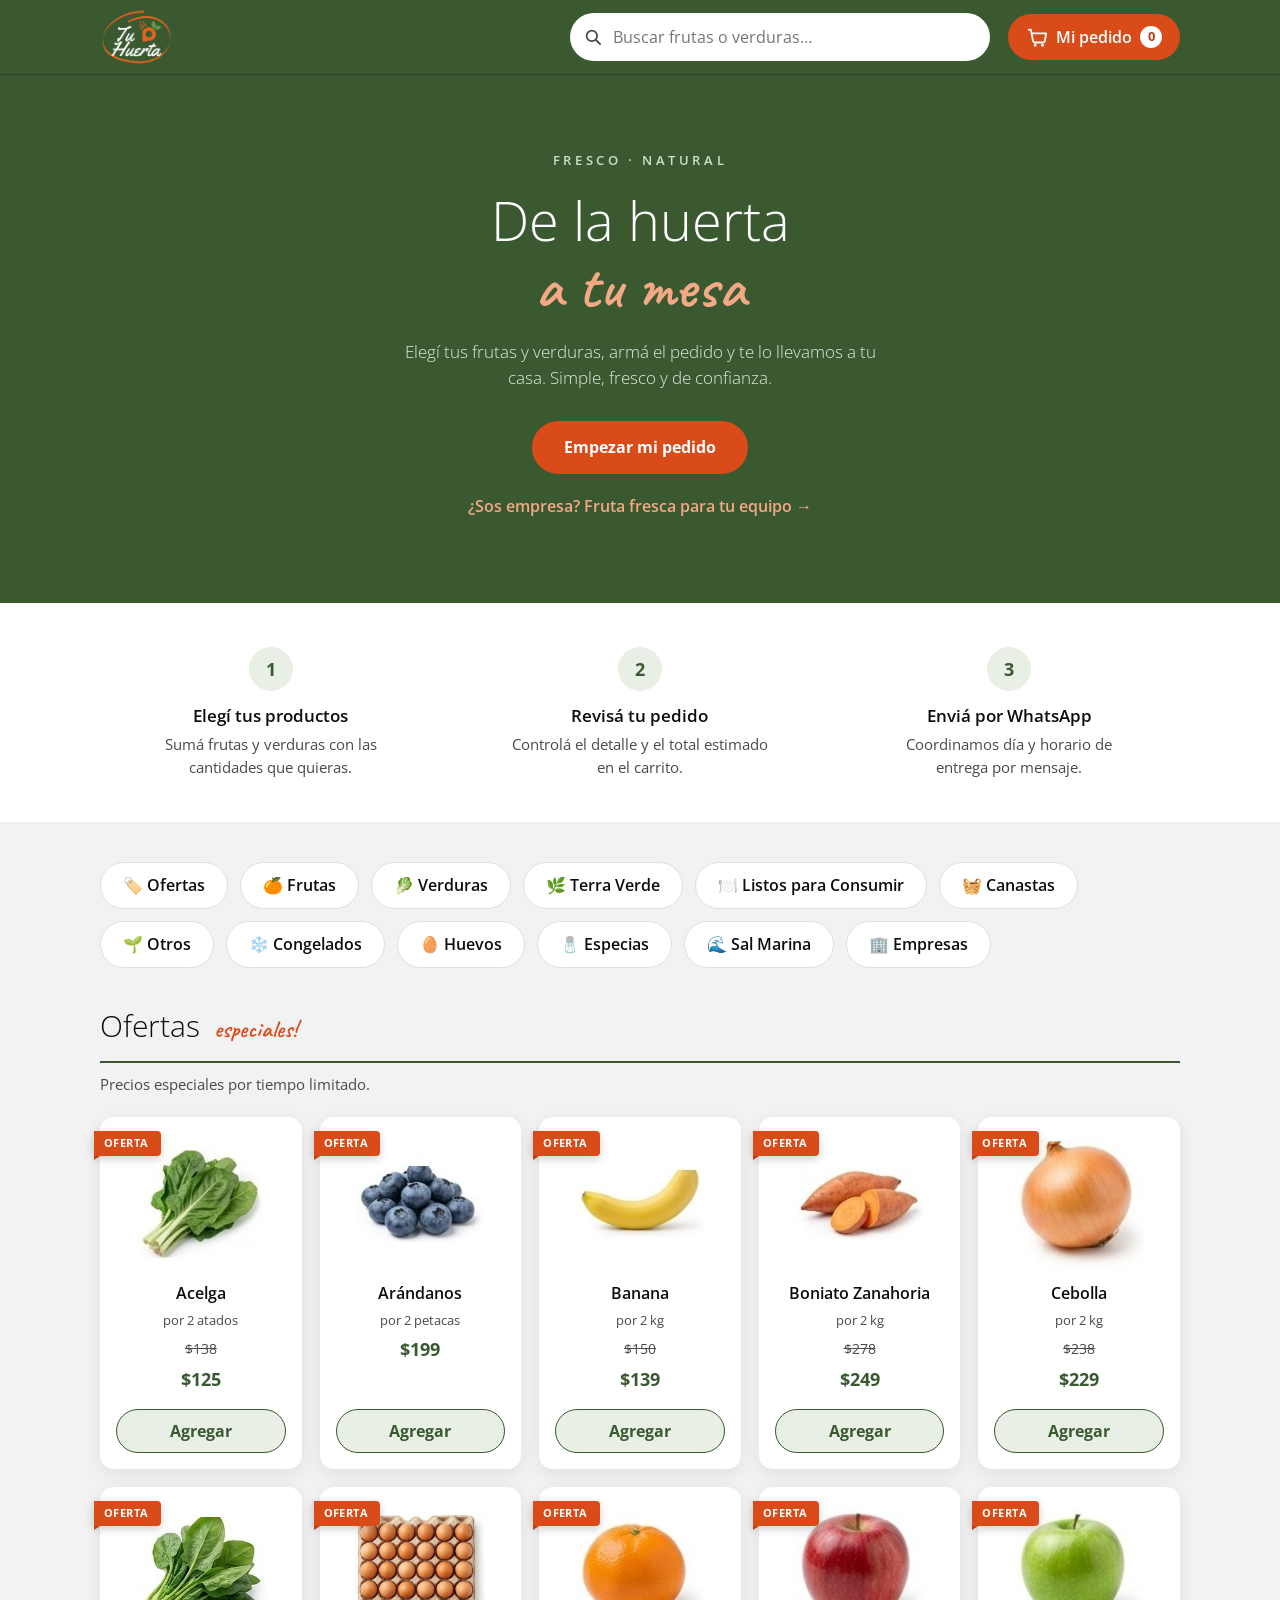
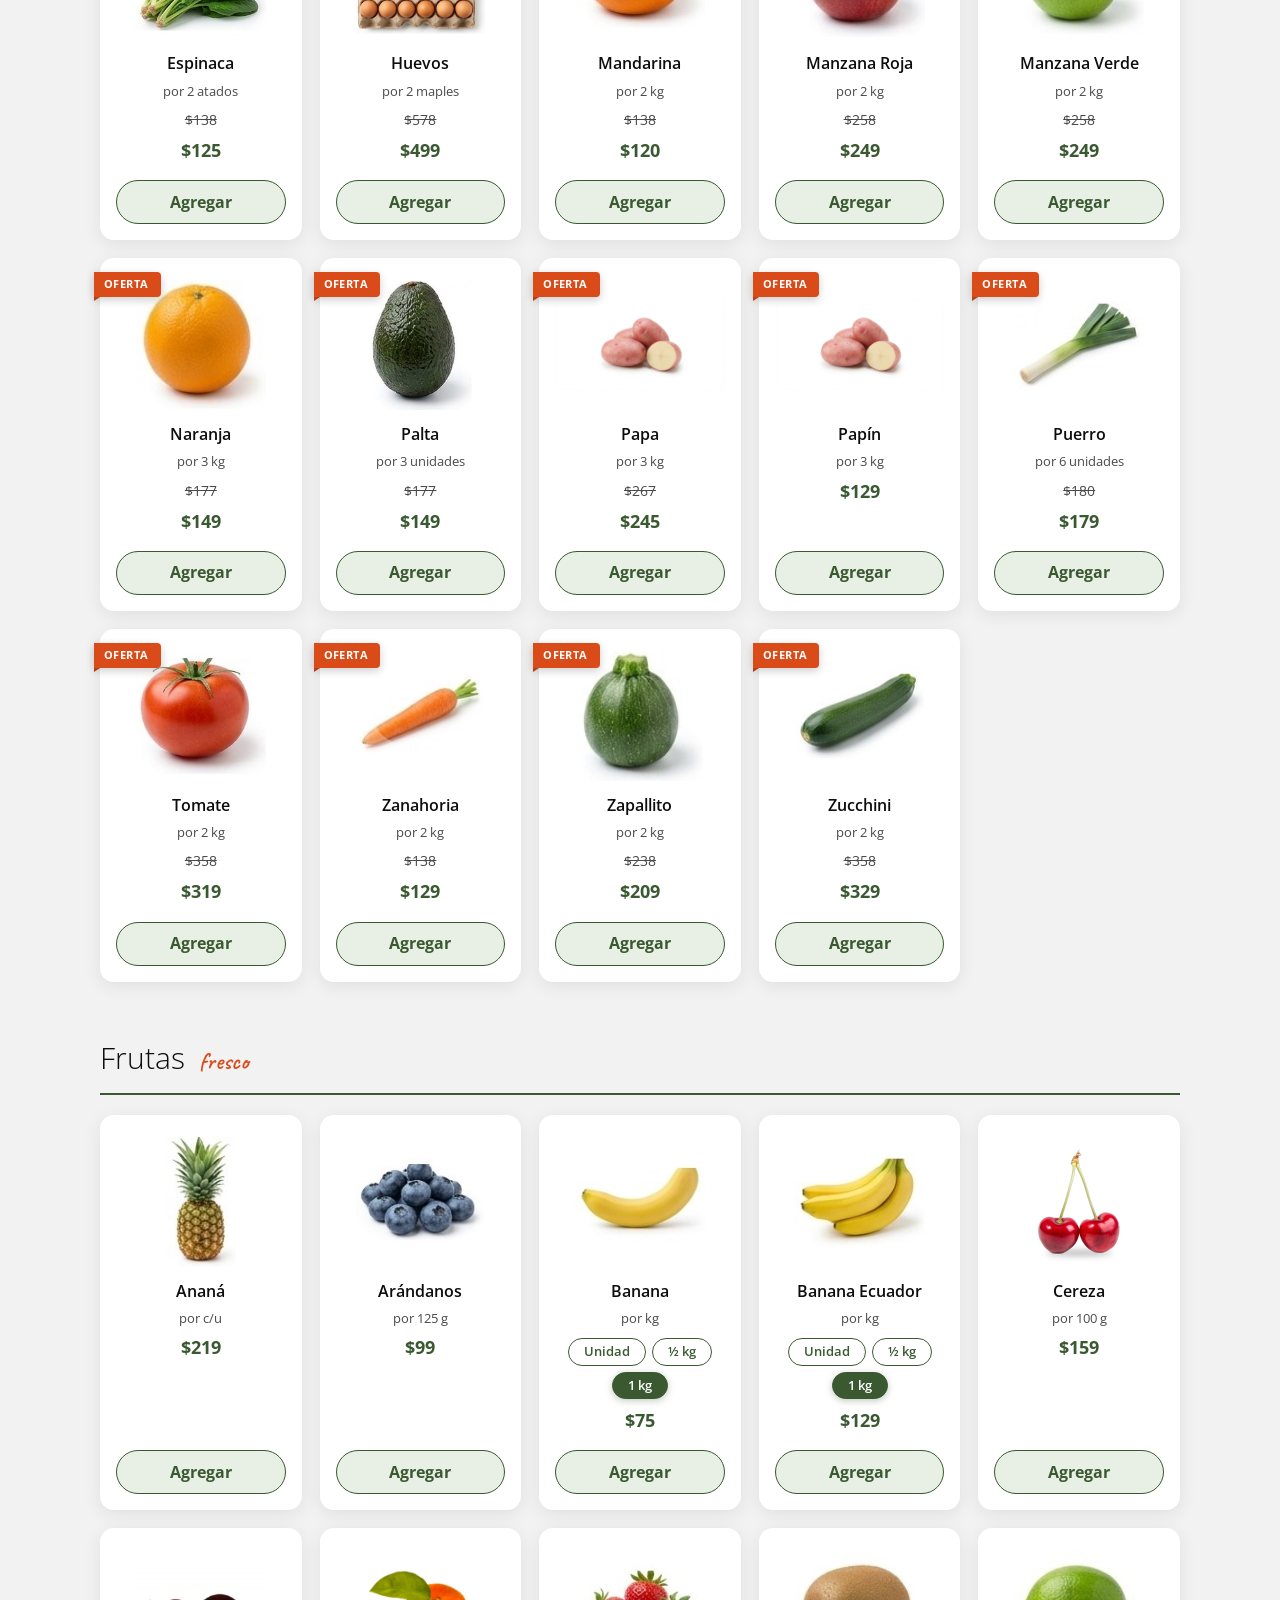
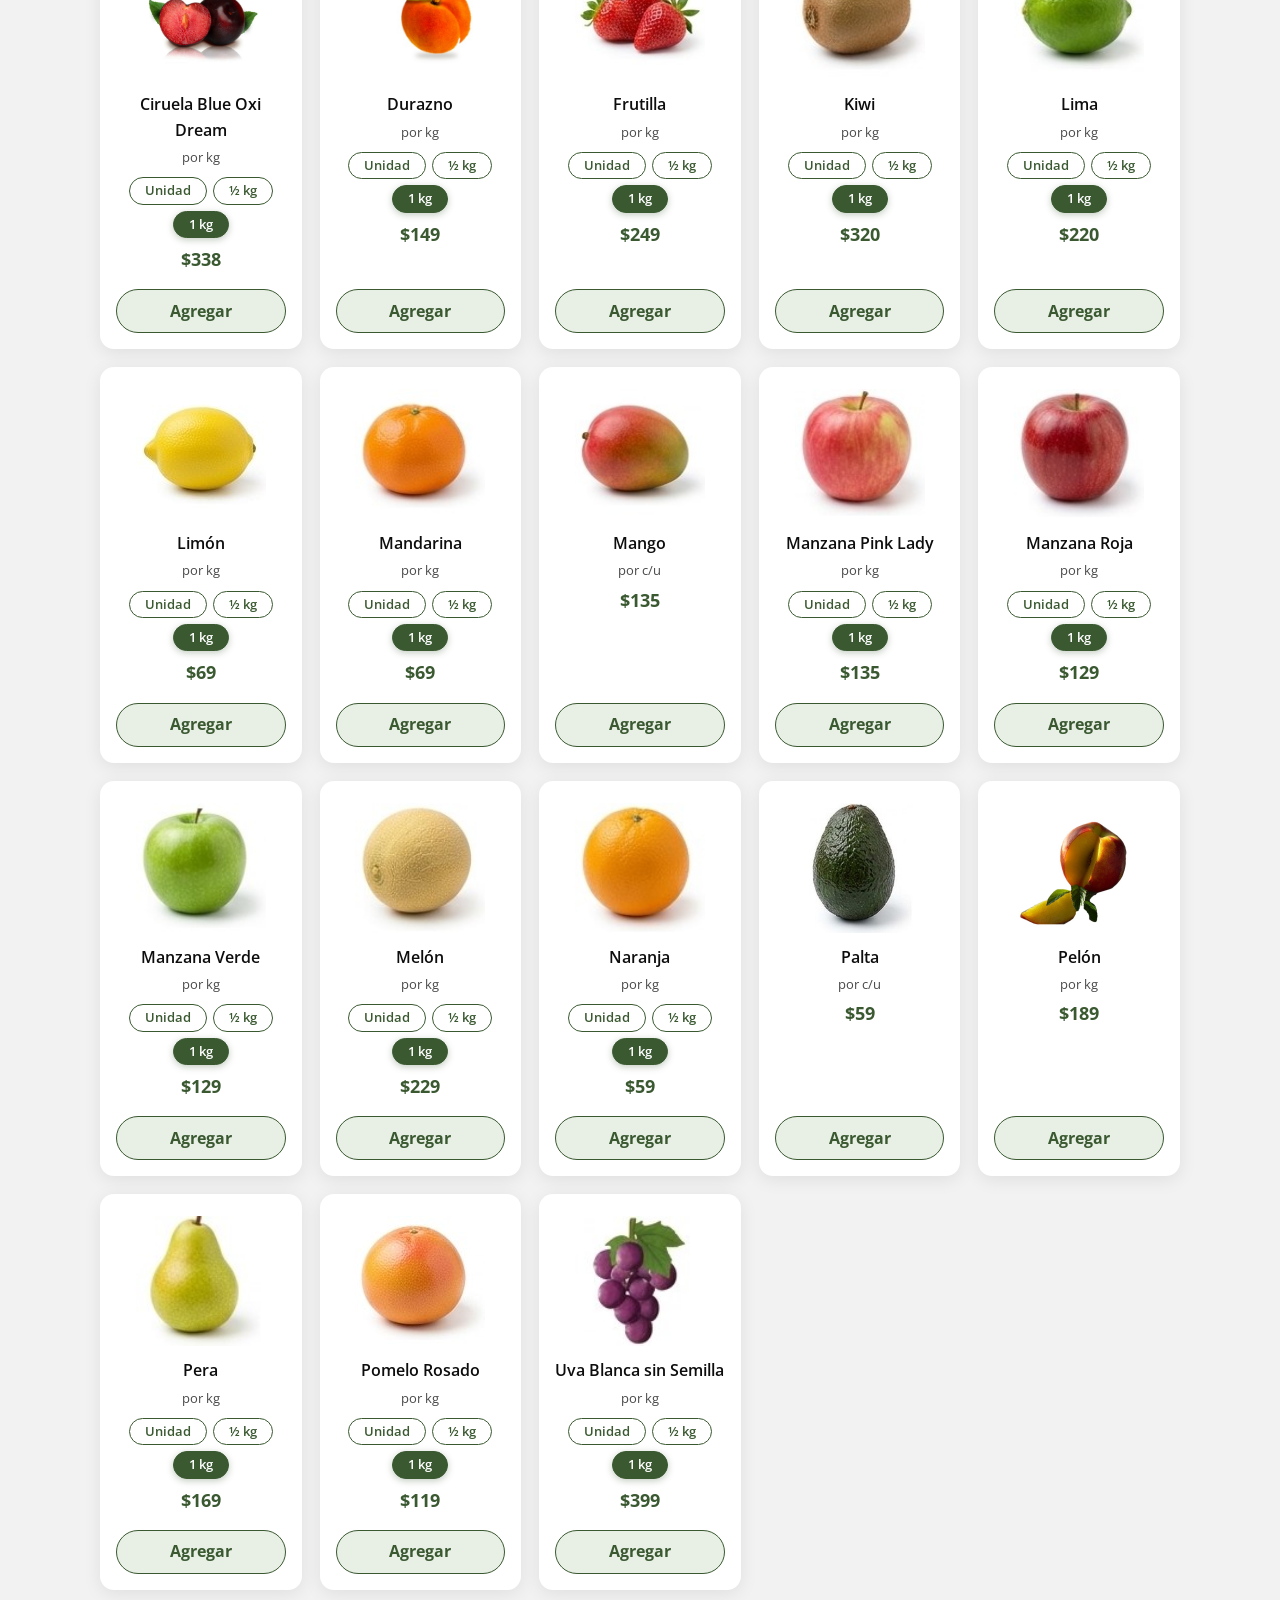
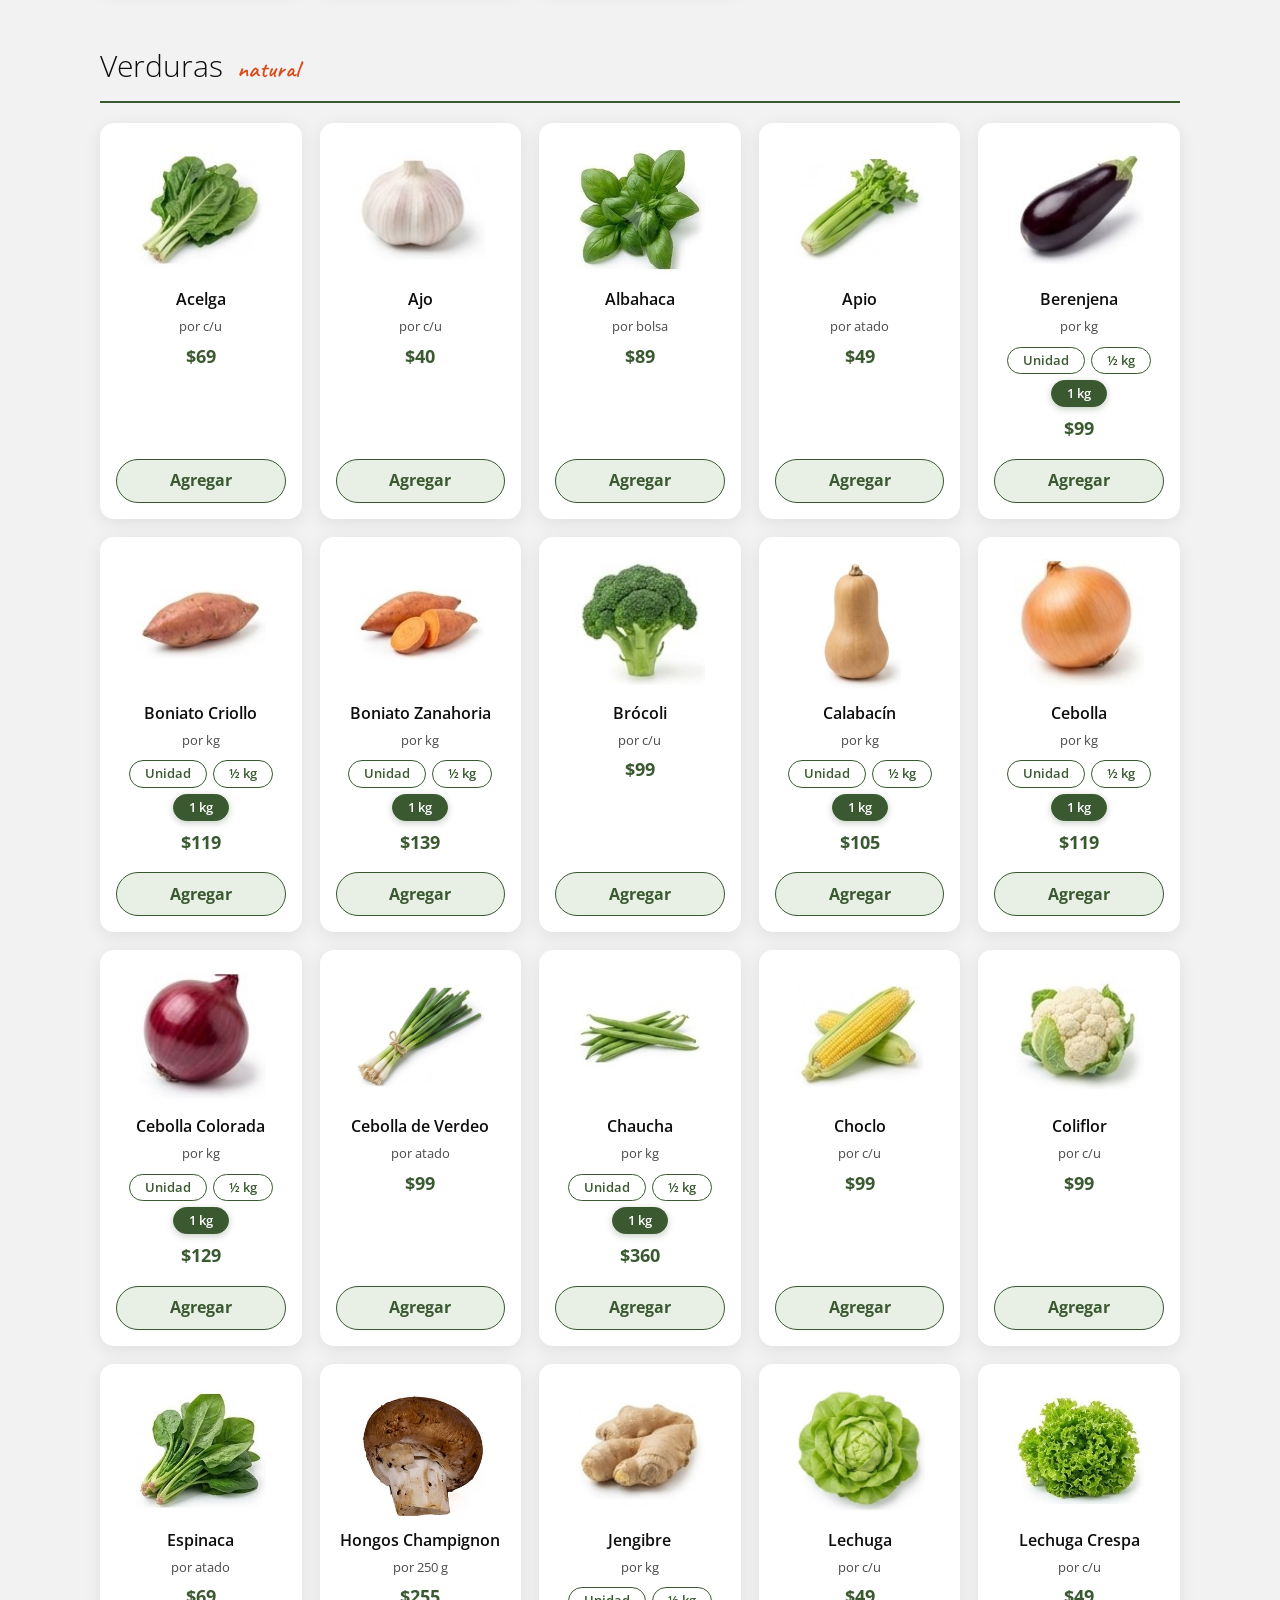
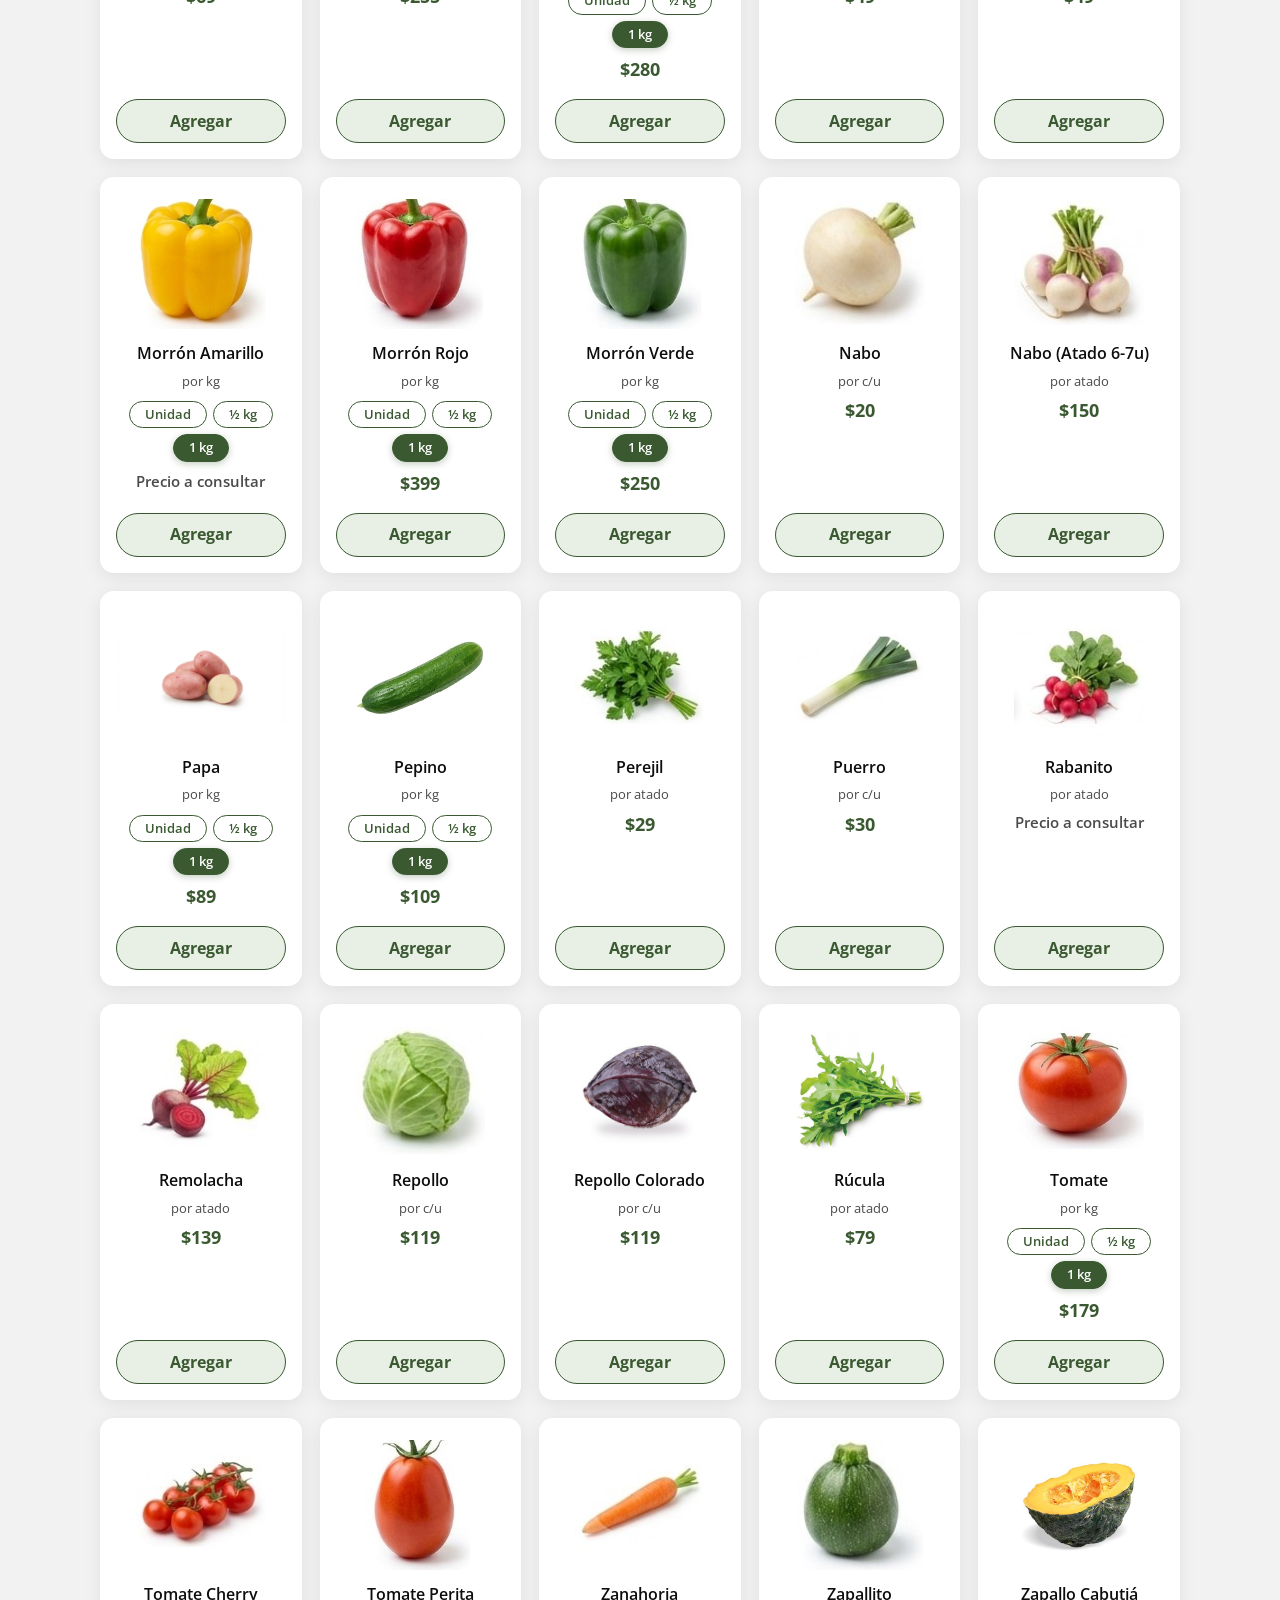
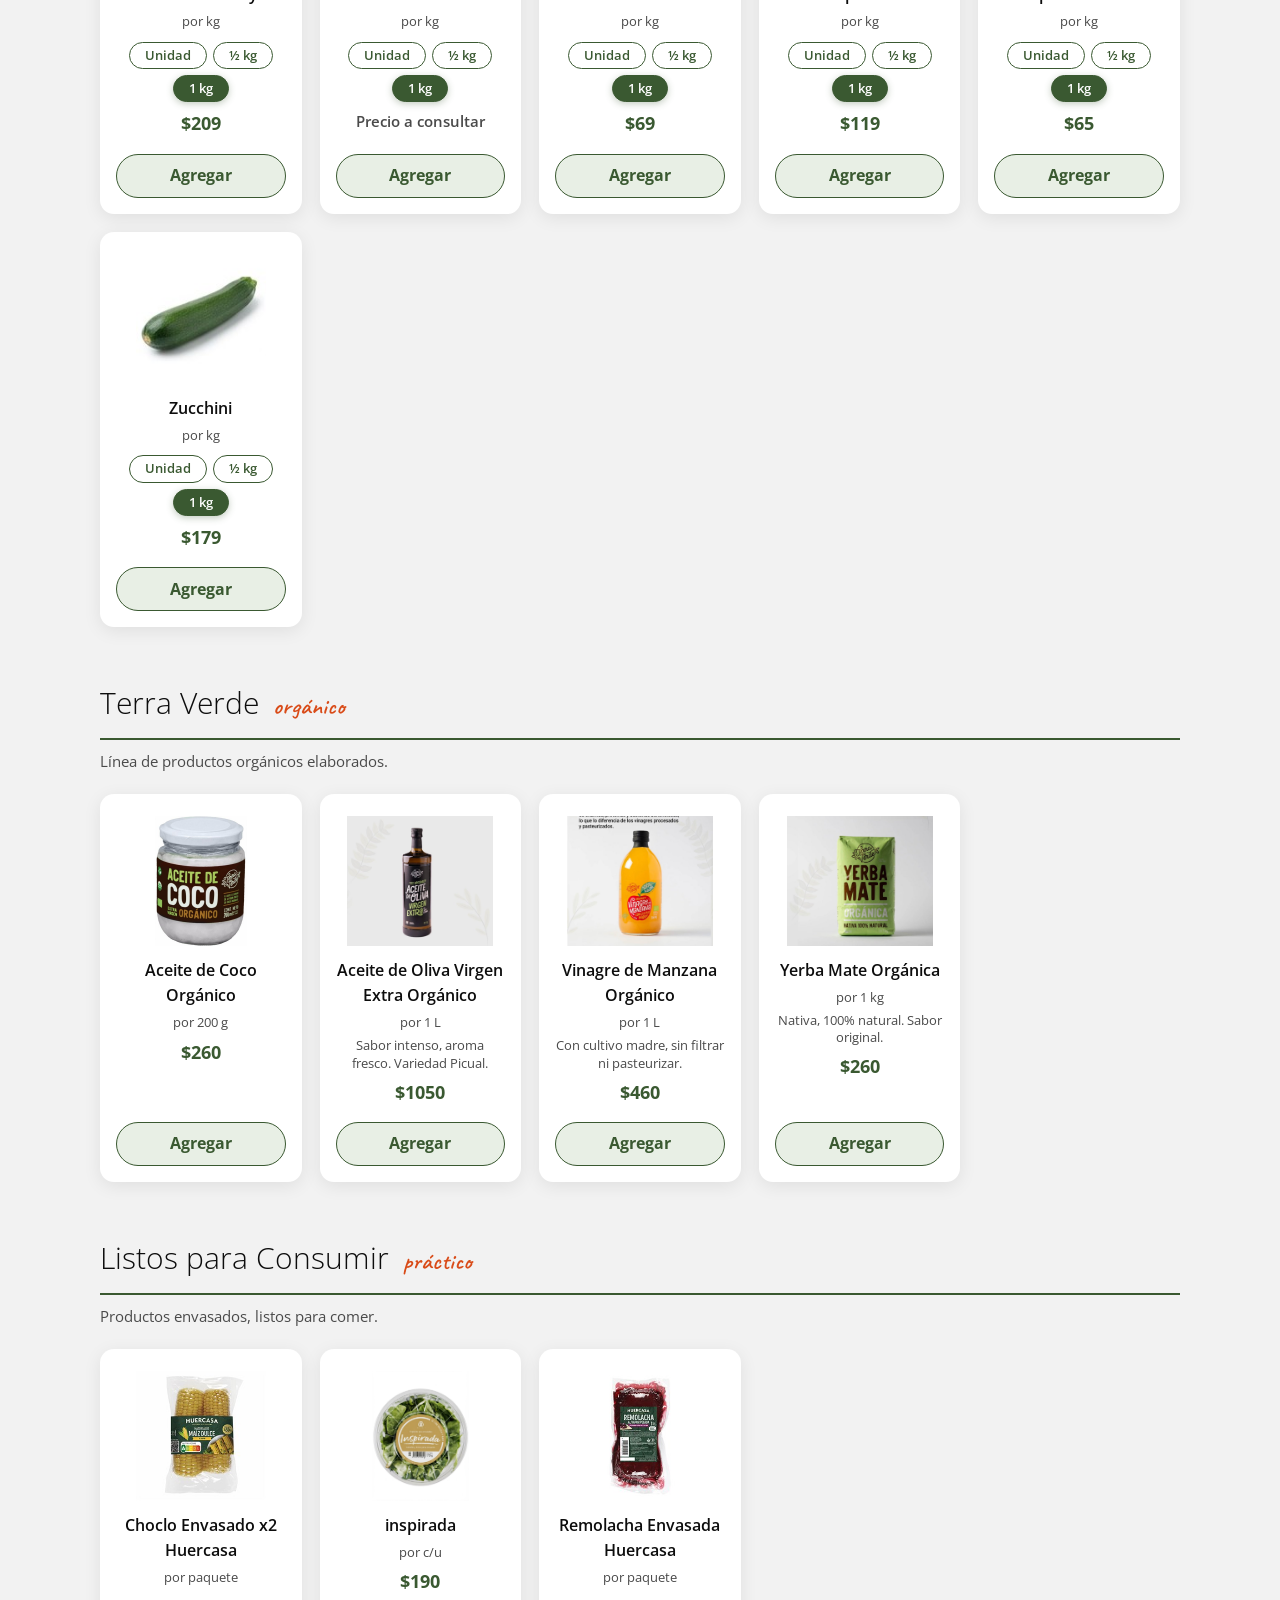
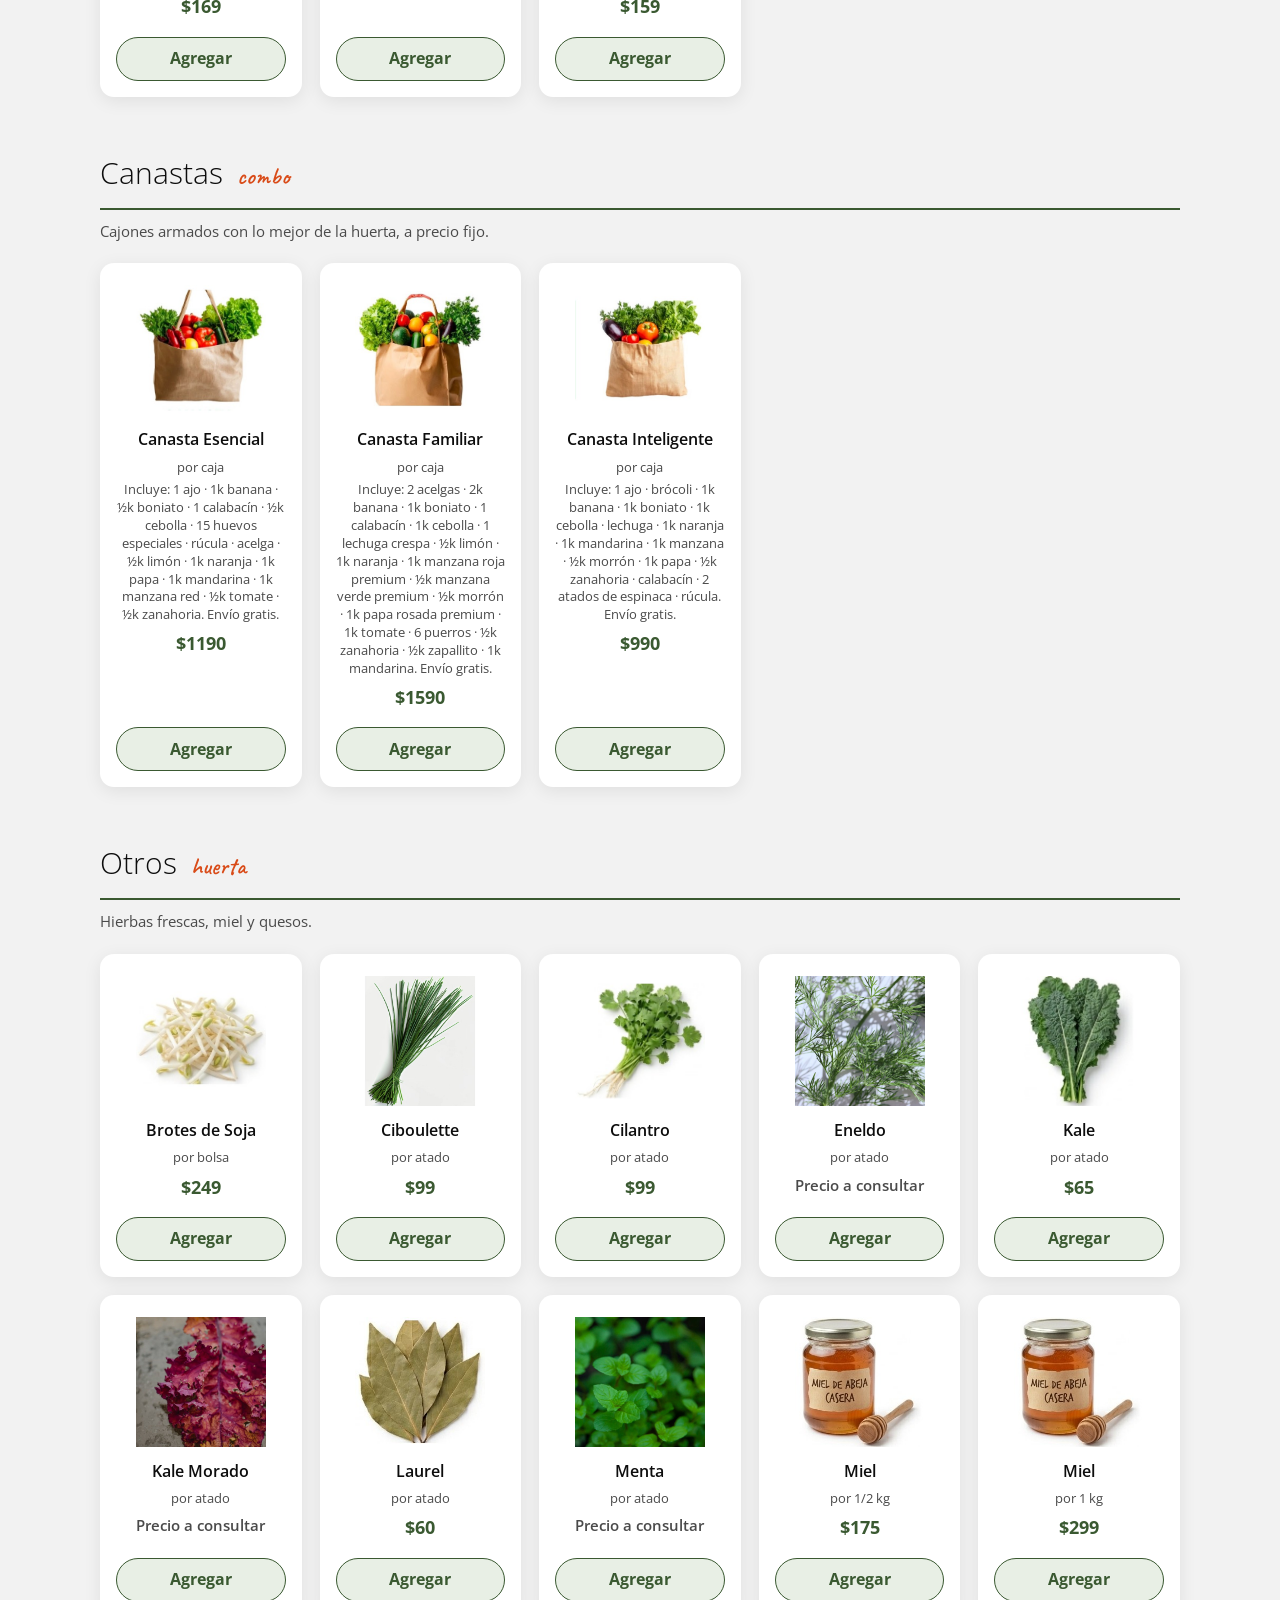
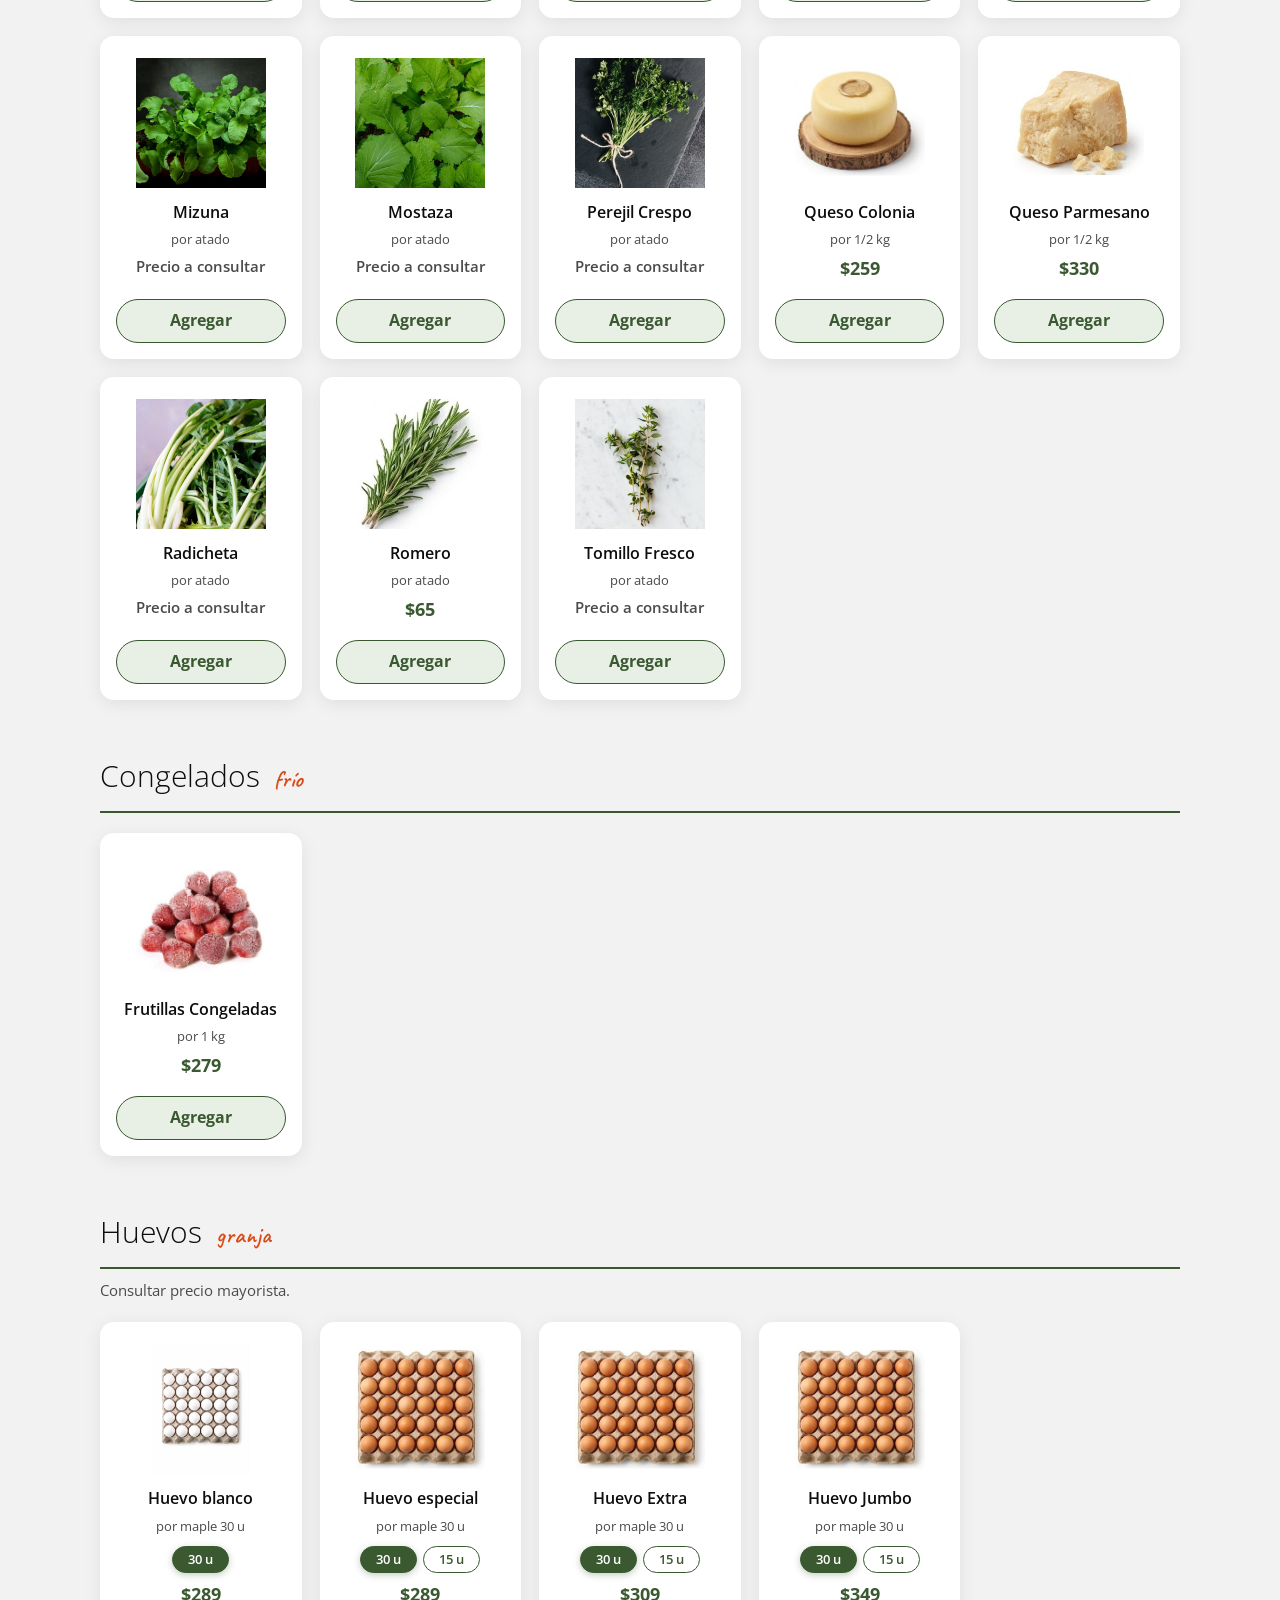
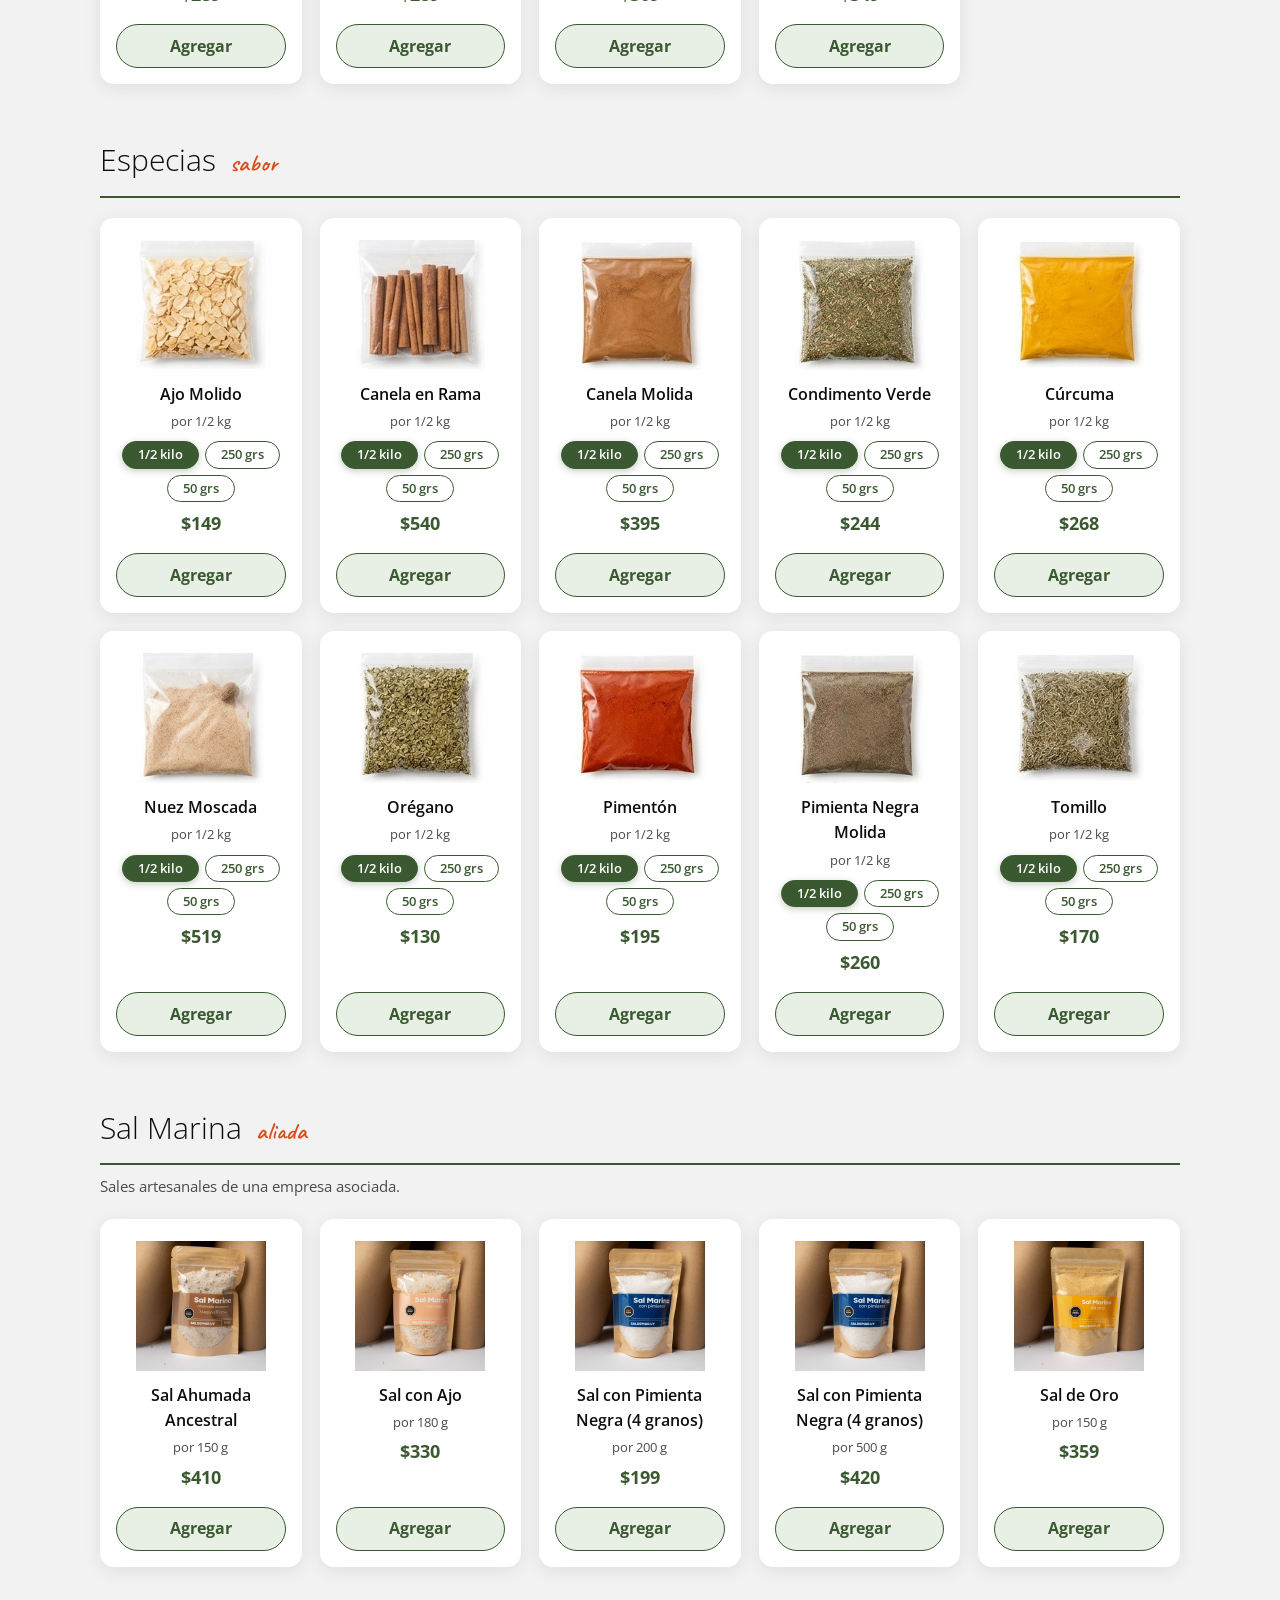
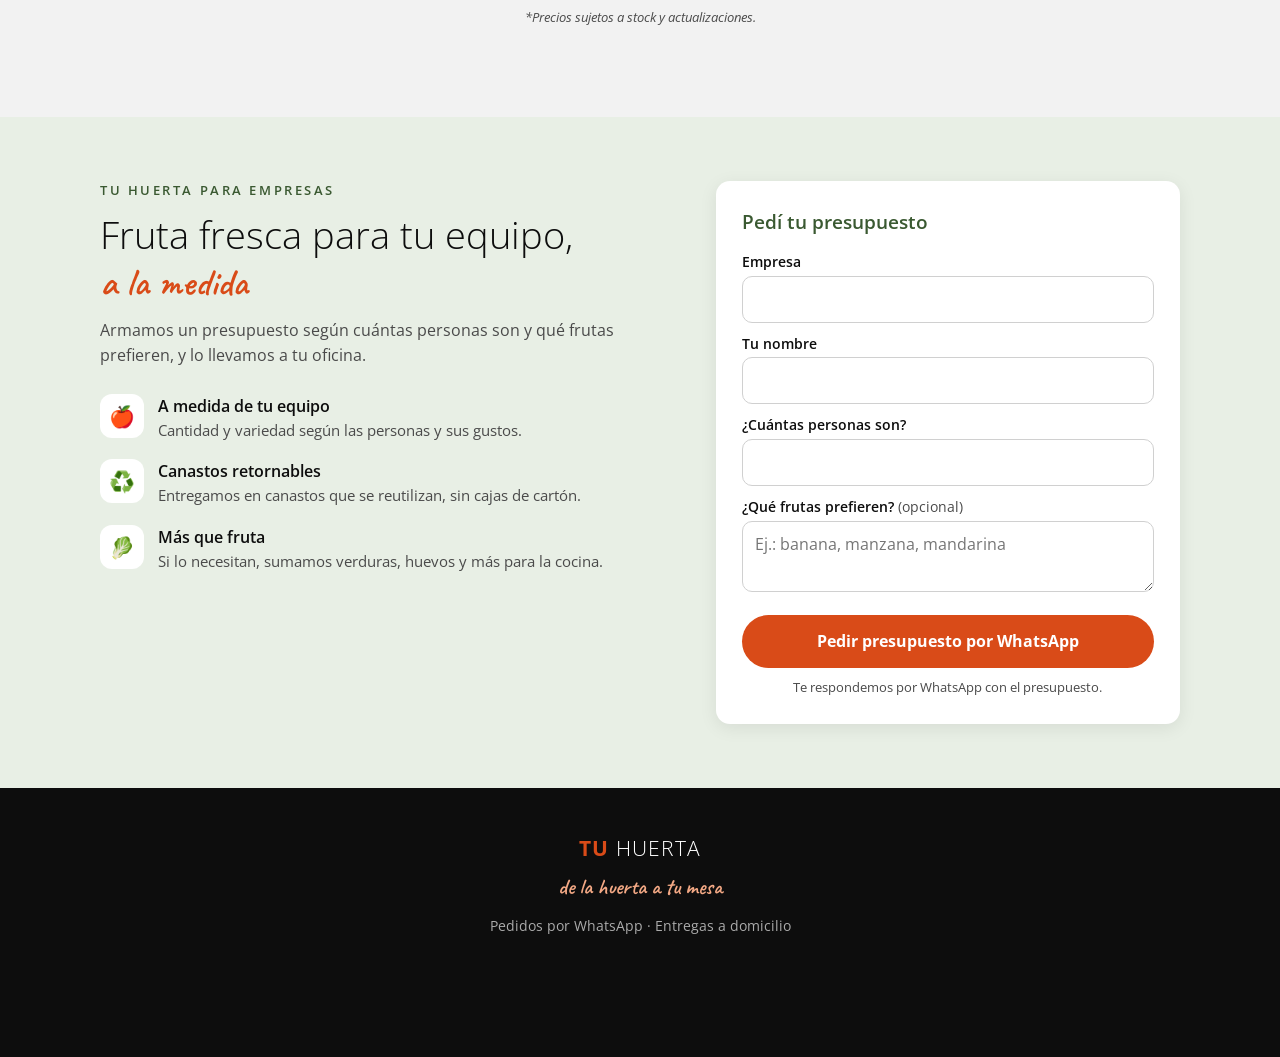
==== index.html @ 7a4dbc27 "Update index.html" ====
<!DOCTYPE html>
<html lang="es">
<head>
<meta charset="UTF-8">
<meta name="viewport" content="width=device-width, initial-scale=1.0">
<meta name="description" content="Tu Huerta — frutas y verduras frescas, de la huerta a tu mesa. Armá tu pedido online y recibilo en tu casa.">
<title>Tu Huerta — Hacé tu pedido</title>
<link rel="icon" href="assets/logo.png" type="image/png">
<link rel="preconnect" href="https://fonts.googleapis.com">
<link rel="preconnect" href="https://fonts.gstatic.com" crossorigin>
<link href="https://fonts.googleapis.com/css2?family=Open+Sans:wght@300;400;600;700&family=Caveat:wght@600&display=swap" rel="stylesheet">
<link rel="stylesheet" href="style.css?v=15">
</head>
<body>

<a class="skip-link" href="#productos">Saltar al catálogo de productos</a>

<!-- ===== Header ===== -->
<header class="site-header">
  <div class="header-inner">
    <a href="#" class="brand" aria-label="Tu Huerta — inicio">
      <img class="brand-logo-img" src="assets/logo.png" alt="Tu Huerta" width="160" height="126">
    </a>

    <div class="search-wrap" role="search">
      <label class="visually-hidden" for="searchInput">Buscar productos</label>
      <svg class="search-icon" width="18" height="18" viewBox="0 0 24 24" aria-hidden="true" focusable="false"><circle cx="10.5" cy="10.5" r="7" fill="none" stroke="currentColor" stroke-width="2.4"/><line x1="16" y1="16" x2="21.5" y2="21.5" stroke="currentColor" stroke-width="2.4" stroke-linecap="round"/></svg>
      <input id="searchInput" type="search" placeholder="Buscar frutas o verduras…" autocomplete="off">
    </div>

    <button id="cartBtn" class="cart-btn" aria-haspopup="dialog" aria-controls="cartDrawer">
      <svg width="22" height="22" viewBox="0 0 24 24" aria-hidden="true" focusable="false"><path d="M3 4h2.3l2.4 12.2A2 2 0 0 0 9.66 18h8.9a2 2 0 0 0 1.96-1.6L22 8H6.2" fill="none" stroke="currentColor" stroke-width="2" stroke-linecap="round" stroke-linejoin="round"/><circle cx="10" cy="21" r="1.6" fill="currentColor"/><circle cx="18" cy="21" r="1.6" fill="currentColor"/></svg>
      <span>Mi pedido</span>
      <span id="cartCount" class="cart-count" aria-hidden="true">0</span>
      <span id="cartCountSr" class="visually-hidden">0 productos en el pedido</span>
    </button>
  </div>
</header>

<!-- ===== Hero ===== -->
<section class="hero" aria-labelledby="hero-title">
  <div class="hero-inner">
    <p class="hero-tag">Fresco <span aria-hidden="true">·</span> Natural</p>
    <h1 id="hero-title">De la huerta <span class="hand">a tu mesa</span></h1>
    <p class="hero-sub">Elegí tus frutas y verduras, armá el pedido y te lo llevamos a tu casa. Simple, fresco y de confianza.</p>
    <a class="btn-primary" href="#productos">Empezar mi pedido</a>
    <a class="hero-link" href="#empresas">¿Sos empresa? Fruta fresca para tu equipo →</a>
  </div>
</section>

<!-- ===== Cómo funciona ===== -->
<section class="steps" aria-label="Cómo hacer tu pedido">
  <ol class="steps-list">
    <li><span class="step-num" aria-hidden="true">1</span><h2>Elegí tus productos</h2><p>Sumá frutas y verduras con las cantidades que quieras.</p></li>
    <li><span class="step-num" aria-hidden="true">2</span><h2>Revisá tu pedido</h2><p>Controlá el detalle y el total estimado en el carrito.</p></li>
    <li><span class="step-num" aria-hidden="true">3</span><h2>Enviá por WhatsApp</h2><p>Coordinamos día y horario de entrega por mensaje.</p></li>
  </ol>
</section>

<!-- ===== Catálogo ===== -->
<main id="productos" class="catalog">
  <nav class="cat-nav" aria-label="Categorías de productos">
    <a href="#ofertas">🏷️ Ofertas</a>
    <a href="#frutas">🍊 Frutas</a>
    <a href="#verduras">🥬 Verduras</a>
    <a href="#terra-verde">🌿 Terra Verde</a>
    <a href="#listos-consumir">🍽️ Listos para Consumir</a>
    <a href="#canastas">🧺 Canastas</a>
    <a href="#otros">🌱 Otros</a>
    <a href="#congelados">❄️ Congelados</a>
    <a href="#huevos">🥚 Huevos</a>
    <a href="#especias">🧂 Especias</a>
    <a href="#sal-marina">🌊 Sal Marina</a>
    <a href="#empresas">🏢 Empresas</a>
  </nav>

  <p id="resultCount" class="visually-hidden" role="status" aria-live="polite"></p>

  <section id="ofertas" class="cat-section" aria-labelledby="ofertas-title">
    <h2 id="ofertas-title" class="cat-title">Ofertas <span class="hand cat-hand" aria-hidden="true">especiales!</span></h2>
    <p class="cat-desc">Precios especiales por tiempo limitado.</p>
    <ul class="product-grid" data-cat="ofertas"></ul>
  </section>

  <section id="frutas" class="cat-section" aria-labelledby="frutas-title">
    <h2 id="frutas-title" class="cat-title">Frutas <span class="hand cat-hand" aria-hidden="true">fresco</span></h2>
    <ul class="product-grid" data-cat="frutas"></ul>
  </section>

  <section id="verduras" class="cat-section" aria-labelledby="verduras-title">
    <h2 id="verduras-title" class="cat-title">Verduras <span class="hand cat-hand" aria-hidden="true">natural</span></h2>
    <ul class="product-grid" data-cat="verduras"></ul>
  </section>

  <section id="terra-verde" class="cat-section" aria-labelledby="terra-verde-title">
    <h2 id="terra-verde-title" class="cat-title">Terra Verde <span class="hand cat-hand" aria-hidden="true">orgánico</span></h2>
    <p class="cat-desc">Línea de productos orgánicos elaborados.</p>
    <ul class="product-grid" data-cat="terra-verde"></ul>
  </section>

  <section id="listos-consumir" class="cat-section" aria-labelledby="listos-consumir-title">
    <h2 id="listos-consumir-title" class="cat-title">Listos para Consumir <span class="hand cat-hand" aria-hidden="true">práctico</span></h2>
    <p class="cat-desc">Productos envasados, listos para comer.</p>
    <ul class="product-grid" data-cat="listos-consumir"></ul>
  </section>

  <section id="canastas" class="cat-section" aria-labelledby="canastas-title">
    <h2 id="canastas-title" class="cat-title">Canastas <span class="hand cat-hand" aria-hidden="true">combo</span></h2>
    <p class="cat-desc">Cajones armados con lo mejor de la huerta, a precio fijo.</p>
    <ul class="product-grid" data-cat="canastas"></ul>
  </section>

  <section id="otros" class="cat-section" aria-labelledby="otros-title">
    <h2 id="otros-title" class="cat-title">Otros <span class="hand cat-hand" aria-hidden="true">huerta</span></h2>
    <p class="cat-desc">Hierbas frescas, miel y quesos.</p>
    <ul class="product-grid" data-cat="otros"></ul>
  </section>

  <section id="congelados" class="cat-section" aria-labelledby="congelados-title">
    <h2 id="congelados-title" class="cat-title">Congelados <span class="hand cat-hand" aria-hidden="true">frío</span></h2>
    <ul class="product-grid" data-cat="congelados"></ul>
  </section>

  <section id="huevos" class="cat-section" aria-labelledby="huevos-title">
    <h2 id="huevos-title" class="cat-title">Huevos <span class="hand cat-hand" aria-hidden="true">granja</span></h2>
    <p class="cat-desc">Consultar precio mayorista.</p>
    <ul class="product-grid" data-cat="huevos"></ul>
  </section>

  <section id="especias" class="cat-section" aria-labelledby="especias-title">
    <h2 id="especias-title" class="cat-title">Especias <span class="hand cat-hand" aria-hidden="true">sabor</span></h2>
    <ul class="product-grid" data-cat="especias"></ul>
  </section>

  <section id="sal-marina" class="cat-section" aria-labelledby="sal-marina-title">
    <h2 id="sal-marina-title" class="cat-title">Sal Marina <span class="hand cat-hand" aria-hidden="true">aliada</span></h2>
    <p class="cat-desc">Sales artesanales de una empresa asociada.</p>
    <ul class="product-grid" data-cat="sal-marina"></ul>
  </section>

  <p id="emptySearch" class="empty-search" hidden>No encontramos productos con ese nombre. Probá con otra palabra.</p>
  <p class="stock-note">*Precios sujetos a stock y actualizaciones.</p>
</main>

<!-- ===== Empresas ===== -->
<section id="empresas" class="empresas" aria-labelledby="empresas-title">
  <div class="empresas-inner">
    <div class="empresas-copy">
      <p class="empresas-tag">Tu Huerta para empresas</p>
      <h2 id="empresas-title">Fruta fresca para tu equipo, <span class="hand">a la medida</span></h2>
      <p class="empresas-sub">Armamos un presupuesto según cuántas personas son y qué frutas prefieren, y lo llevamos a tu oficina.</p>
      <ul class="empresas-benefits">
        <li><span class="icon" aria-hidden="true">🍎</span><div><strong>A medida de tu equipo</strong><p>Cantidad y variedad según las personas y sus gustos.</p></div></li>
        <li><span class="icon" aria-hidden="true">♻️</span><div><strong>Canastos retornables</strong><p>Entregamos en canastos que se reutilizan, sin cajas de cartón.</p></div></li>
        <li><span class="icon" aria-hidden="true">🥬</span><div><strong>Más que fruta</strong><p>Si lo necesitan, sumamos verduras, huevos y más para la cocina.</p></div></li>
      </ul>
    </div>

    <form id="empresasForm" class="empresas-form">
      <h3>Pedí tu presupuesto</h3>
      <div class="field">
        <label for="eEmpresa">Empresa</label>
        <input id="eEmpresa" name="empresa" type="text" autocomplete="organization" required>
      </div>
      <div class="field">
        <label for="eContacto">Tu nombre</label>
        <input id="eContacto" name="contacto" type="text" autocomplete="name" required>
      </div>
      <div class="field">
        <label for="ePersonas">¿Cuántas personas son?</label>
        <input id="ePersonas" name="personas" type="number" min="1" inputmode="numeric" required>
      </div>
      <div class="field">
        <label for="eGustos">¿Qué frutas prefieren? <span class="opt">(opcional)</span></label>
        <textarea id="eGustos" name="gustos" rows="2" placeholder="Ej.: banana, manzana, mandarina"></textarea>
      </div>
      <button type="submit" class="btn-primary btn-block">Pedir presupuesto por WhatsApp</button>
      <p class="empresas-note">Te respondemos por WhatsApp con el presupuesto.</p>
    </form>
  </div>
</section>

<!-- ===== Footer ===== -->
<footer class="site-footer">
  <div class="footer-inner">
    <p class="footer-brand"><strong>TU</strong> HUERTA</p>
    <p class="hand footer-hand">de la huerta a tu mesa</p>
    <p class="footer-note">Pedidos por WhatsApp · Entregas a domicilio</p>
  </div>
</footer>

<!-- ===== Barra resumen (móvil) ===== -->
<div id="summaryBar" class="summary-bar" hidden>
  <div class="summary-info">
    <span id="summaryCount"></span>
    <strong id="summaryTotal"></strong>
  </div>
  <button class="btn-primary btn-small" id="summaryOpen">Ver pedido</button>
</div>

<!-- ===== Carrito (drawer) ===== -->
<div id="cartOverlay" class="cart-overlay" hidden></div>
<aside id="cartDrawer" class="cart-drawer" role="dialog" aria-modal="true" aria-labelledby="cartTitle" hidden>
  <header class="drawer-header">
    <h2 id="cartTitle">Mi pedido</h2>
    <button id="closeCart" class="close-btn" aria-label="Cerrar el carrito">✕</button>
  </header>

  <div class="drawer-body">
    <div id="cartItems" class="cart-items" aria-live="polite"></div>

    <form id="orderForm" class="order-form">
      <h3>Datos de entrega</h3>
      <div class="field">
        <label for="fName">Nombre</label>
        <input id="fName" name="nombre" type="text" autocomplete="name" required>
      </div>
      <div class="field">
        <label for="fAddress">Dirección</label>
        <input id="fAddress" name="direccion" type="text" autocomplete="street-address" required>
      </div>
      <div class="field">
        <label for="fNotes">Comentarios <span class="opt">(opcional)</span></label>
        <textarea id="fNotes" name="comentarios" rows="2" placeholder="Ej.: preferencia de horario, timbre, etc."></textarea>
      </div>

      <fieldset class="field payment-field">
        <legend>Método de pago</legend>
        <label class="radio-option">
          <input type="radio" name="pago" value="Transferencia" required>
          <span>Transferencia</span>
        </label>
        <label class="radio-option">
          <input type="radio" name="pago" value="Efectivo" required>
          <span>Efectivo</span>
        </label>
      </fieldset>

      <div class="cart-total-row">
        <span>Total estimado</span>
        <strong id="cartTotal">$0</strong>
      </div>
      <p class="total-note">El total es aproximado: algunos productos se cotizan al armar el pedido.</p>

      <button type="submit" id="checkoutBtn" class="btn-primary btn-block" disabled>
        Revisar pedido
      </button>
    </form>
  </div>
</aside>

<!-- ===== Aviso "compra por unidad" ===== -->
<div id="approxOverlay" class="modal-overlay" hidden></div>
<div id="approxModal" class="approx-modal" role="dialog" aria-modal="true" aria-labelledby="approxTitle" hidden>
  <span class="approx-icon" aria-hidden="true">⚖️</span>
  <h2 id="approxTitle">Compra por unidad</h2>
  <p id="approxText"></p>
  <button id="approxOk" type="button" class="btn-primary btn-block">Entendido</button>
</div>

<!-- ===== Previsualización del pedido ===== -->
<div id="previewOverlay" class="modal-overlay" hidden></div>
<div id="previewModal" class="preview-modal" role="dialog" aria-modal="true" aria-labelledby="previewTitle" hidden>
  <header class="preview-header">
    <h2 id="previewTitle">Revisá tu pedido</h2>
    <button id="previewClose" class="close-btn" aria-label="Cerrar previsualización">✕</button>
  </header>

  <div class="preview-body">
    <ul id="previewItems" class="preview-items"></ul>

    <div class="preview-total-row">
      <span>Total estimado</span>
      <strong id="previewTotal">$0</strong>
    </div>

    <div class="preview-delivery">
      <h3>Datos de entrega</h3>
      <dl id="previewDelivery"></dl>
    </div>
  </div>

  <div class="preview-actions">
    <button id="previewEdit" type="button" class="btn-secondary btn-block">Editar pedido</button>
    <button id="previewConfirm" type="button" class="btn-primary btn-block">Confirmar y enviar por WhatsApp</button>
  </div>
</div>

<script src="products-data.js?v=30"></script>
<script src="script.js?v=22"></script>
</body>
</html>
---- style.css ----
/* =========================================================
   Tu Huerta — Opción 8 · Identidad del manual de marca
   Paleta:  verde #3A5931 · gris #F2F2F2 · negro #0D0D0D · naranja #D94B18
   Tipos:   Open Sans (300/400/600) · MV Boli / Caveat (acento manuscrito)
   ========================================================= */

:root {
  --green:        #3A5931;
  --green-dark:   #2C4425;
  --green-soft:   #E8EFE5;
  --orange:       #D94B18;
  --orange-dark:  #B93E12;
  --gray:         #F2F2F2;
  --black:        #0D0D0D;
  --white:        #FFFFFF;
  --text:         #0D0D0D;
  --text-soft:    #4A4A4A;
  --radius:       14px;
  --shadow:       0 4px 18px rgba(13, 13, 13, .08);
  --font-sans:    'Open Sans', 'Segoe UI', sans-serif;
  --font-hand:    'MV Boli', 'Caveat', 'Segoe Print', cursive;
}

* { box-sizing: border-box; margin: 0; padding: 0; }

html { scroll-behavior: smooth; scroll-padding-top: 90px; }

body {
  font-family: var(--font-sans);
  font-weight: 400;
  color: var(--text);
  background: var(--gray);
  line-height: 1.55;
}

img, svg { display: block; }

/* ---------- Accesibilidad base ---------- */
.visually-hidden {
  position: absolute; width: 1px; height: 1px;
  margin: -1px; padding: 0; border: 0;
  clip: rect(0 0 0 0); clip-path: inset(50%);
  overflow: hidden; white-space: nowrap;
}

.skip-link {
  position: absolute; left: 12px; top: -60px; z-index: 200;
  background: var(--black); color: var(--white);
  padding: 12px 20px; border-radius: 0 0 10px 10px;
  text-decoration: none; font-weight: 600;
  transition: top .2s ease;
}
.skip-link:focus { top: 0; }

:focus-visible {
  outline: 3px solid var(--orange);
  outline-offset: 2px;
  border-radius: 4px;
}

@media (prefers-reduced-motion: reduce) {
  html { scroll-behavior: auto; }
  *, *::before, *::after { animation: none !important; transition: none !important; }
}

/* ---------- Tipografía de marca ---------- */
.hand { font-family: var(--font-hand); font-weight: 600; }

/* ---------- Header ---------- */
.site-header {
  position: sticky; top: 0; z-index: 100;
  background: var(--green);
  border-bottom: 1px solid var(--green-dark);
}
.header-inner {
  max-width: 1120px; margin: 0 auto;
  display: flex; align-items: center; gap: 18px;
  padding: 8px 20px;
}
.brand {
  display: flex; align-items: center;
  text-decoration: none; flex-shrink: 0;
}
.brand-logo-img {
  height: 58px; width: auto; display: block;
}

.search-wrap {
  position: relative; flex: 1; max-width: 420px; margin-left: auto;
}
.search-icon {
  position: absolute; left: 14px; top: 50%; transform: translateY(-50%);
  color: var(--text-soft); pointer-events: none;
}
.search-wrap input {
  width: 100%; padding: 11px 16px 11px 42px;
  border: 1.5px solid transparent; border-radius: 999px;
  font: inherit; background: var(--white); color: var(--text);
}
.search-wrap input:focus { border-color: var(--orange); }

.cart-btn {
  display: flex; align-items: center; gap: 8px;
  background: var(--orange); color: var(--white);
  border: none; border-radius: 999px;
  padding: 11px 18px; font: inherit; font-weight: 600;
  cursor: pointer; flex-shrink: 0;
  min-height: 44px;
}
.cart-btn:hover { background: var(--orange-dark); }
.cart-count {
  background: var(--white); color: var(--orange-dark);
  font-weight: 700; font-size: .8rem;
  min-width: 22px; height: 22px; border-radius: 999px;
  display: grid; place-items: center; padding: 0 6px;
}

/* ---------- Hero ---------- */
.hero {
  background: var(--green); color: var(--white);
  overflow: hidden;
}
.hero-inner {
  max-width: 1120px; margin: 0 auto;
  padding: 72px 20px 84px; text-align: center;
}
.hero-tag {
  display: inline-block;
  font-weight: 600; letter-spacing: .28em; text-transform: uppercase;
  font-size: .8rem; color: #CFE0C8;
  margin-bottom: 18px;
}
.hero h1 {
  font-weight: 300; font-size: clamp(2.1rem, 5.4vw, 3.4rem);
  line-height: 1.15; margin-bottom: 16px;
}
.hero h1 .hand {
  display: block; color: #F4A985;
  font-size: clamp(2.4rem, 6vw, 3.9rem);
}
.hero-sub {
  max-width: 480px; margin: 0 auto 30px;
  font-weight: 300; font-size: 1.05rem; color: #E4EBE1;
}

/* ---------- Botones ---------- */
.btn-primary {
  display: inline-block;
  background: var(--orange); color: var(--white);
  border: none; border-radius: 999px;
  padding: 14px 32px; font: inherit; font-weight: 700; font-size: 1rem;
  text-decoration: none; cursor: pointer;
  min-height: 48px;
}
.btn-primary:hover { background: var(--orange-dark); }
.btn-primary:disabled { background: #B9B9B9; cursor: not-allowed; }
.btn-small { padding: 10px 22px; min-height: 44px; font-size: .95rem; }
.btn-block { width: 100%; }

.btn-secondary {
  display: inline-block;
  background: var(--white); color: var(--green);
  border: 1.5px solid var(--green); border-radius: 999px;
  padding: 12.5px 32px; font: inherit; font-weight: 700; font-size: 1rem;
  text-decoration: none; cursor: pointer;
  min-height: 48px;
}
.btn-secondary:hover { background: var(--green-soft); }

/* ---------- Pasos ---------- */
.steps { background: var(--white); }
.steps-list {
  max-width: 1120px; margin: 0 auto; padding: 44px 20px;
  display: grid; grid-template-columns: repeat(auto-fit, minmax(240px, 1fr));
  gap: 28px; list-style: none; counter-reset: paso;
}
.steps-list li { text-align: center; }
.step-num {
  display: grid; place-items: center;
  width: 44px; height: 44px; margin: 0 auto 12px;
  border-radius: 50%;
  background: var(--green-soft); color: var(--green);
  font-weight: 700; font-size: 1.15rem;
}
.steps-list h2 { font-size: 1.05rem; font-weight: 600; margin-bottom: 4px; }
.steps-list p { font-size: .92rem; color: var(--text-soft); max-width: 260px; margin: 0 auto; }

/* ---------- Catálogo ---------- */
.catalog { max-width: 1120px; margin: 0 auto; padding: 40px 20px 90px; }

.cat-nav {
  display: flex; gap: 12px; flex-wrap: wrap;
  margin-bottom: 34px;
}
.cat-nav a {
  background: var(--white); color: var(--text);
  border: 1.5px solid #DFDFDF; border-radius: 999px;
  padding: 10px 22px; text-decoration: none; font-weight: 600;
  min-height: 44px; display: inline-flex; align-items: center;
}
.cat-nav a:hover { border-color: var(--green); color: var(--green); }

.cat-section + .cat-section { margin-top: 52px; }
.cat-title {
  font-weight: 300; font-size: 1.9rem;
  display: flex; align-items: baseline; gap: 14px;
  margin-bottom: 20px;
  padding-bottom: 12px;
  border-bottom: 2px solid var(--green);
}
.cat-hand { color: var(--orange); font-size: 1.5rem; }
.cat-desc { color: var(--text-soft); font-size: .95rem; margin: -10px 0 20px; }

.product-grid {
  list-style: none;
  display: grid;
  grid-template-columns: repeat(auto-fill, minmax(190px, 1fr));
  gap: 18px;
}

.card {
  position: relative;
  background: var(--white);
  border-radius: var(--radius);
  box-shadow: var(--shadow);
  padding: 22px 16px 16px;
  display: flex; flex-direction: column; align-items: center;
  text-align: center; gap: 4px;
}
.card .emoji { font-size: 2.6rem; line-height: 1; margin-bottom: 6px; }
.card-img {
  width: 100%; height: 130px; object-fit: contain;
  margin-bottom: 8px; border-radius: 8px;
}
.card h3 { font-size: 1.02rem; font-weight: 600; }
.card .unit { font-size: .82rem; color: var(--text-soft); }
.card-desc { font-size: .8rem; color: var(--text-soft); line-height: 1.4; }
.card .price { font-weight: 700; color: var(--green); font-size: 1.1rem; margin-top: 2px; }
.card .price.consult { color: var(--text-soft); font-weight: 600; font-size: .95rem; }
.card .price-was {
  font-size: .88rem; color: var(--text-soft); text-decoration: line-through;
  margin-top: 4px;
}

/* Listón "Oferta": va sobre la tarjeta (esquina superior izquierda), no
   sobre la foto del producto — así no hay que tocar cada imagen. */
.oferta-badge {
  position: absolute; top: 14px; left: -6px;
  background: var(--orange); color: var(--white);
  font-family: var(--font-sans); font-weight: 700; font-size: .68rem;
  text-transform: uppercase; letter-spacing: .04em;
  padding: 4px 12px 4px 10px;
  border-radius: 0 4px 4px 0;
  box-shadow: 0 3px 8px rgba(13, 13, 13, .2);
}
.oferta-badge::after {
  content: ''; position: absolute; left: 0; top: 100%;
  border-style: solid; border-width: 4px 6px 0 0;
  border-color: var(--orange-dark) transparent transparent transparent;
}
/* margin-top: auto empuja el botón/control al piso de la tarjeta aunque el
   contenido de arriba tenga distinta altura entre productos (con o sin
   descripción/variantes), así quedan alineados en la misma fila. */
.card-action { margin-top: auto; padding-top: 12px; width: 100%; }

/* Selector de opciones tipo "píldora" (segmented control): el radio nativo se
   oculta y cada opción se muestra como una cápsula redondeada. La elegida se
   pinta en verde de marca. */
.variant-options {
  display: flex; flex-wrap: wrap; justify-content: center; gap: 6px;
  margin: 6px 0 2px;
}
.variant-group-label {
  font-size: .78rem; font-weight: 600; color: var(--text); width: 100%;
  text-align: center; margin-bottom: 2px;
}
.variant-option {
  display: inline-flex; cursor: pointer;
}
.variant-option input[type="radio"] {
  position: absolute; opacity: 0; width: 1px; height: 1px; pointer-events: none;
}
.variant-option > span {
  display: inline-block; padding: 5px 15px; line-height: 1.2;
  font-size: .8rem; font-weight: 600; color: var(--green);
  background: var(--white); border: 1.5px solid var(--green);
  border-radius: 999px;
  transition: background .15s ease, color .15s ease, box-shadow .15s ease;
}
.variant-option:hover > span { background: var(--green-soft); }
.variant-option input:checked + span {
  background: var(--green); color: var(--white);
  box-shadow: 0 2px 7px rgba(58, 89, 49, .30);
}
.variant-option input:focus-visible + span {
  outline: 2px solid var(--orange); outline-offset: 2px;
}

.add-btn {
  width: 100%; min-height: 44px;
  background: var(--green-soft); color: var(--green);
  border: 1.5px solid var(--green); border-radius: 999px;
  font: inherit; font-weight: 700; cursor: pointer;
}
.add-btn:hover { background: var(--green); color: var(--white); }

.qty-control {
  display: flex; align-items: center; justify-content: space-between;
  width: 100%; background: var(--green); border-radius: 999px;
  padding: 3px;
}
.qty-control button {
  width: 38px; height: 38px; border-radius: 50%;
  border: none; background: var(--white); color: var(--green);
  font-size: 1.25rem; font-weight: 700; cursor: pointer;
  display: grid; place-items: center;
}
.qty-control button:hover { background: var(--green-soft); }
.qty-control .qty { color: var(--white); font-weight: 700; }

.empty-search {
  background: var(--white); border-radius: var(--radius);
  padding: 34px; text-align: center; color: var(--text-soft);
  box-shadow: var(--shadow);
}

.stock-note { text-align: center; color: var(--text-soft); font-size: .82rem; font-style: italic; margin-top: 40px; }

/* ---------- Empresas ---------- */
.hero-link {
  display: block; width: fit-content; margin: 20px auto 0;
  color: #F4A985; font-weight: 600; text-decoration: none;
}
.hero-link:hover { text-decoration: underline; }

.empresas { background: var(--green-soft); }
.empresas-inner {
  max-width: 1120px; margin: 0 auto; padding: 64px 20px;
  display: grid; grid-template-columns: 1.1fr .9fr; gap: 48px; align-items: start;
}
.empresas-tag {
  font-weight: 600; letter-spacing: .2em; text-transform: uppercase;
  font-size: .8rem; color: var(--green); margin-bottom: 10px;
}
.empresas h2 { font-weight: 300; font-size: clamp(1.8rem, 4vw, 2.4rem); line-height: 1.2; margin-bottom: 12px; }
.empresas h2 .hand { color: var(--orange); white-space: nowrap; }
.empresas-sub { color: var(--text-soft); margin-bottom: 26px; max-width: 520px; }
.empresas-benefits { list-style: none; display: grid; gap: 18px; }
.empresas-benefits li { display: flex; gap: 14px; align-items: flex-start; }
.empresas-benefits .icon {
  flex-shrink: 0; width: 44px; height: 44px; border-radius: 12px;
  background: var(--white); display: grid; place-items: center; font-size: 1.3rem;
}
.empresas-benefits strong { display: block; font-weight: 600; }
.empresas-benefits p { font-size: .92rem; color: var(--text-soft); }
.empresas-form {
  background: var(--white); border-radius: var(--radius); box-shadow: var(--shadow);
  padding: 26px;
}
.empresas-form h3 { font-size: 1.2rem; font-weight: 600; color: var(--green); margin-bottom: 14px; }
.empresas-form .btn-primary { margin-top: 6px; }
.empresas-note { font-size: .8rem; color: var(--text-soft); text-align: center; margin-top: 10px; }

@media (max-width: 820px) {
  .empresas-inner { grid-template-columns: 1fr; gap: 32px; padding: 48px 20px; }
}

/* ---------- Footer ---------- */
.site-footer { background: var(--black); color: var(--white); }
.footer-inner {
  max-width: 1120px; margin: 0 auto;
  padding: 44px 20px 120px; text-align: center;
}
.footer-brand { font-size: 1.3rem; letter-spacing: .06em; font-weight: 300; }
.footer-brand strong { font-weight: 700; color: var(--orange); }
.footer-hand { color: #F4A985; font-size: 1.4rem; margin: 6px 0 10px; }
.footer-note { color: #ABABAB; font-size: .9rem; }

/* ---------- Barra resumen ---------- */
.summary-bar {
  position: fixed; left: 0; right: 0; bottom: 0; z-index: 90;
  background: var(--black); color: var(--white);
  display: flex; align-items: center; justify-content: space-between;
  gap: 16px; padding: 12px 20px;
  padding-bottom: max(12px, env(safe-area-inset-bottom));
}
.summary-bar[hidden] { display: none; }
.summary-info { display: flex; flex-direction: column; font-size: .9rem; }
.summary-info strong { font-size: 1.1rem; }

/* ---------- Carrito (drawer) ---------- */
.cart-overlay {
  position: fixed; inset: 0; z-index: 110;
  background: rgba(13, 13, 13, .55);
}
.cart-overlay[hidden] { display: none; }

.cart-drawer {
  position: fixed; top: 0; right: 0; bottom: 0; z-index: 120;
  width: min(420px, 100%);
  background: var(--white);
  display: flex; flex-direction: column;
  box-shadow: -8px 0 30px rgba(13,13,13,.2);
}
.cart-drawer[hidden] { display: none; }

.drawer-header {
  display: flex; align-items: center; justify-content: space-between;
  padding: 18px 22px;
  background: var(--green); color: var(--white);
}
.drawer-header h2 { font-weight: 600; font-size: 1.25rem; }
.close-btn {
  background: transparent; border: 2px solid rgba(255,255,255,.5);
  color: var(--white); border-radius: 50%;
  width: 40px; height: 40px; font-size: 1rem; cursor: pointer;
}
.close-btn:hover { background: rgba(255,255,255,.15); }

.drawer-body { flex: 1; overflow-y: auto; display: flex; flex-direction: column; min-height: 0; }
.cart-items { padding: 16px 22px; }
.empty-msg { color: var(--text-soft); text-align: center; padding: 30px 0; }

.cart-item {
  display: flex; align-items: center; gap: 12px;
  padding: 12px 0; border-bottom: 1px solid #ECECEC;
}
.ci-emoji { font-size: 1.7rem; }
.ci-img { width: 44px; height: 44px; object-fit: contain; border-radius: 6px; flex-shrink: 0; }
.ci-info { flex: 1; min-width: 0; }
.ci-info h4 { font-size: .98rem; font-weight: 600; }
.ci-info span { font-size: .82rem; color: var(--text-soft); }
.ci-controls { display: flex; align-items: center; gap: 6px; }
.ci-controls button {
  width: 34px; height: 34px; border-radius: 50%;
  border: 1.5px solid var(--green); background: var(--white); color: var(--green);
  font-size: 1.05rem; font-weight: 700; cursor: pointer;
  display: grid; place-items: center;
}
.ci-controls button:hover { background: var(--green-soft); }
.ci-controls .ci-qty { min-width: 20px; text-align: center; font-weight: 700; }
.ci-remove {
  border-color: #C9C9C9 !important; color: var(--text-soft) !important;
}
.ci-remove:hover { border-color: var(--orange) !important; color: var(--orange) !important; background: #FBEDE7 !important; }

/* ---------- Formulario ---------- */
.order-form {
  border-top: 1px solid #E3E3E3;
  padding: 16px 22px 22px;
  background: var(--gray);
}
.order-form h3 { font-size: 1rem; font-weight: 600; margin-bottom: 10px; }
.field { margin-bottom: 10px; }
.field label { display: block; font-size: .88rem; font-weight: 600; margin-bottom: 3px; }
.field .opt { font-weight: 400; color: var(--text-soft); }
.field input, .field textarea {
  width: 100%; padding: 10px 12px;
  border: 1.5px solid #D0D0D0; border-radius: 10px;
  font: inherit; background: var(--white); color: var(--text);
  resize: vertical;
}
.field input:focus, .field textarea:focus { border-color: var(--green); }

.payment-field {
  border: none; padding: 0; margin: 4px 0 14px;
}
.payment-field legend {
  font-size: .88rem; font-weight: 600; margin-bottom: 6px; padding: 0;
}
.radio-option {
  display: inline-flex; align-items: center; gap: 7px;
  margin-right: 18px; font-size: .92rem; cursor: pointer;
}
.radio-option input[type="radio"] {
  width: 18px; height: 18px; accent-color: var(--green); cursor: pointer;
}

.cart-total-row {
  display: flex; justify-content: space-between; align-items: baseline;
  font-size: 1.05rem; margin: 14px 0 2px;
}
.cart-total-row strong { font-size: 1.35rem; color: var(--green); }
.total-note { font-size: .78rem; color: var(--text-soft); margin-bottom: 12px; }

/* ---------- Responsive ---------- */
@media (max-width: 720px) {
  .header-inner { flex-wrap: wrap; }
  .brand { order: 1; }
  .brand-logo-img { height: 46px; }
  .cart-btn { order: 2; margin-left: auto; }
  .cart-btn span:not(.cart-count) { display: none; }
  .cart-btn { padding: 11px 14px; }
  .search-wrap { order: 3; flex-basis: 100%; max-width: none; margin: 2px 0 4px; }
  .hero-inner { padding: 52px 20px 60px; }
  .steps-list { gap: 20px; padding: 32px 20px; }
}

/* ---------- Nota "precio de referencia por kilo" ---------- */
.approx-note {
  font-size: .72rem; line-height: 1.3; color: var(--orange-dark);
  background: #FDEFE7; border-radius: 8px;
  padding: 5px 9px; margin: 6px 0 2px; text-align: center;
}
.ci-approx {
  display: block; font-size: .74rem; line-height: 1.25;
  color: var(--orange-dark); margin-top: 2px;
}

/* ---------- Modal "compra por unidad" ---------- */
.modal-overlay {
  position: fixed; inset: 0; z-index: 200;
  background: rgba(13, 13, 13, .55);
}
.modal-overlay[hidden] { display: none; }

.approx-modal {
  position: fixed; z-index: 210;
  top: 50%; left: 50%; transform: translate(-50%, -50%);
  width: min(380px, calc(100% - 40px));
  background: var(--white); border-radius: 18px;
  padding: 26px 24px 22px; text-align: center;
  box-shadow: 0 18px 50px rgba(13, 13, 13, .3);
}
.approx-modal[hidden] { display: none; }
.approx-icon { font-size: 2.4rem; display: block; margin-bottom: 6px; }
.approx-modal h2 { font-size: 1.15rem; color: var(--green-dark); margin-bottom: 8px; }
.approx-modal p { font-size: .92rem; line-height: 1.5; color: var(--text); margin-bottom: 18px; }

/* ---------- Modal "revisar pedido" ---------- */
.preview-modal {
  position: fixed; z-index: 210;
  top: 50%; left: 50%; transform: translate(-50%, -50%);
  width: min(460px, calc(100% - 32px));
  max-height: calc(100vh - 64px);
  background: var(--white); border-radius: 18px;
  box-shadow: 0 18px 50px rgba(13, 13, 13, .3);
  display: flex; flex-direction: column;
  overflow: hidden;
}
.preview-modal[hidden] { display: none; }

.preview-header {
  display: flex; align-items: center; justify-content: space-between;
  padding: 18px 22px;
  background: var(--green); color: var(--white);
  flex-shrink: 0;
}
.preview-header h2 { font-weight: 600; font-size: 1.2rem; }

.preview-body { flex: 1; overflow-y: auto; padding: 18px 22px; }

.preview-items { list-style: none; }
.preview-item {
  display: flex; align-items: flex-start; justify-content: space-between;
  gap: 12px; padding: 10px 0; border-bottom: 1px solid #ECECEC;
}
.preview-item .ci-info h4 { font-size: .95rem; font-weight: 600; }
.preview-item .ci-info span { font-size: .82rem; color: var(--text-soft); }
.preview-item strong { font-size: .95rem; white-space: nowrap; }

.preview-total-row {
  display: flex; justify-content: space-between; align-items: baseline;
  font-size: 1.05rem; margin: 14px 0 18px;
}
.preview-total-row strong { font-size: 1.3rem; color: var(--green); }

.preview-delivery h3 { font-size: .95rem; font-weight: 600; margin-bottom: 8px; }
.preview-delivery dl {
  display: grid; grid-template-columns: auto 1fr; gap: 4px 12px;
  font-size: .88rem;
}
.preview-delivery dt { color: var(--text-soft); font-weight: 600; }
.preview-delivery dd { color: var(--text); }

.preview-actions {
  display: flex; gap: 10px;
  padding: 16px 22px; border-top: 1px solid #E3E3E3;
  background: var(--gray); flex-shrink: 0;
}
.preview-actions .btn-secondary,
.preview-actions .btn-primary { font-size: .92rem; padding: 12px 18px; }

@media (max-width: 480px) {
  .preview-actions { flex-direction: column-reverse; }
}
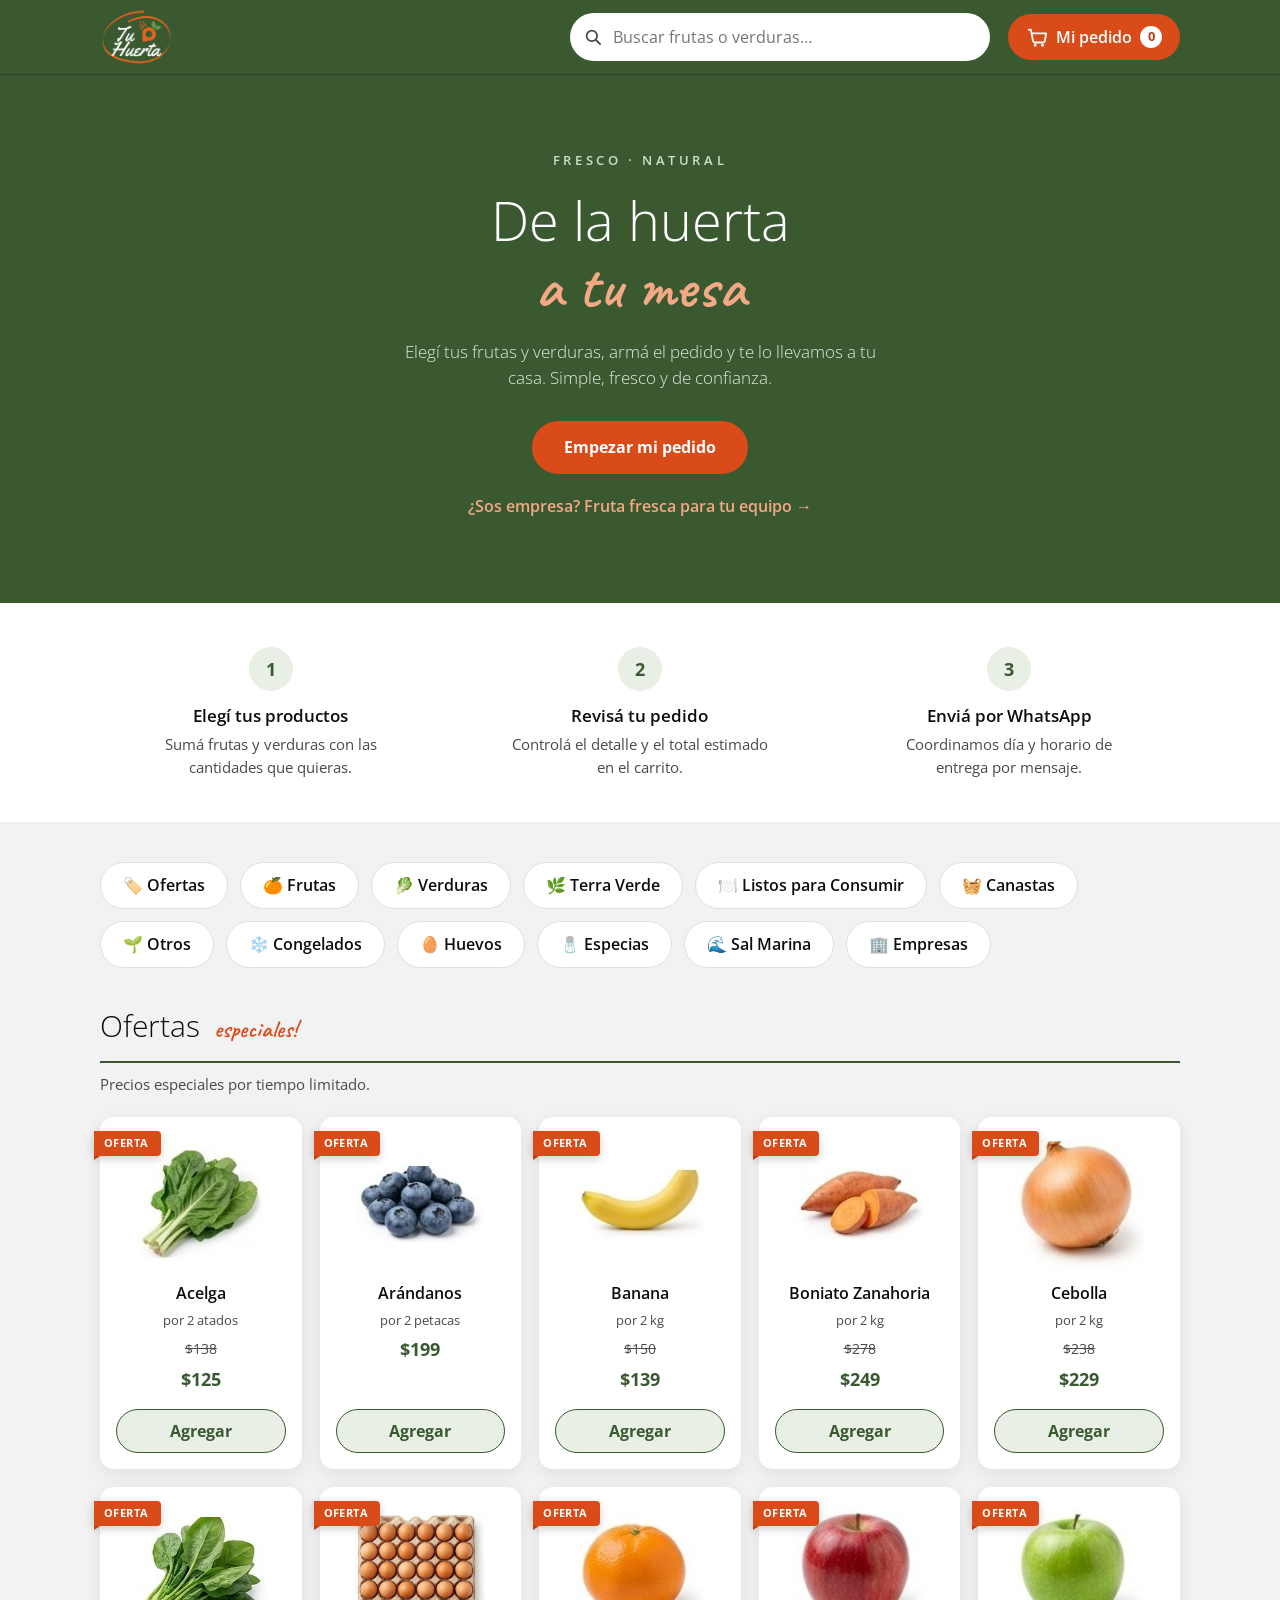
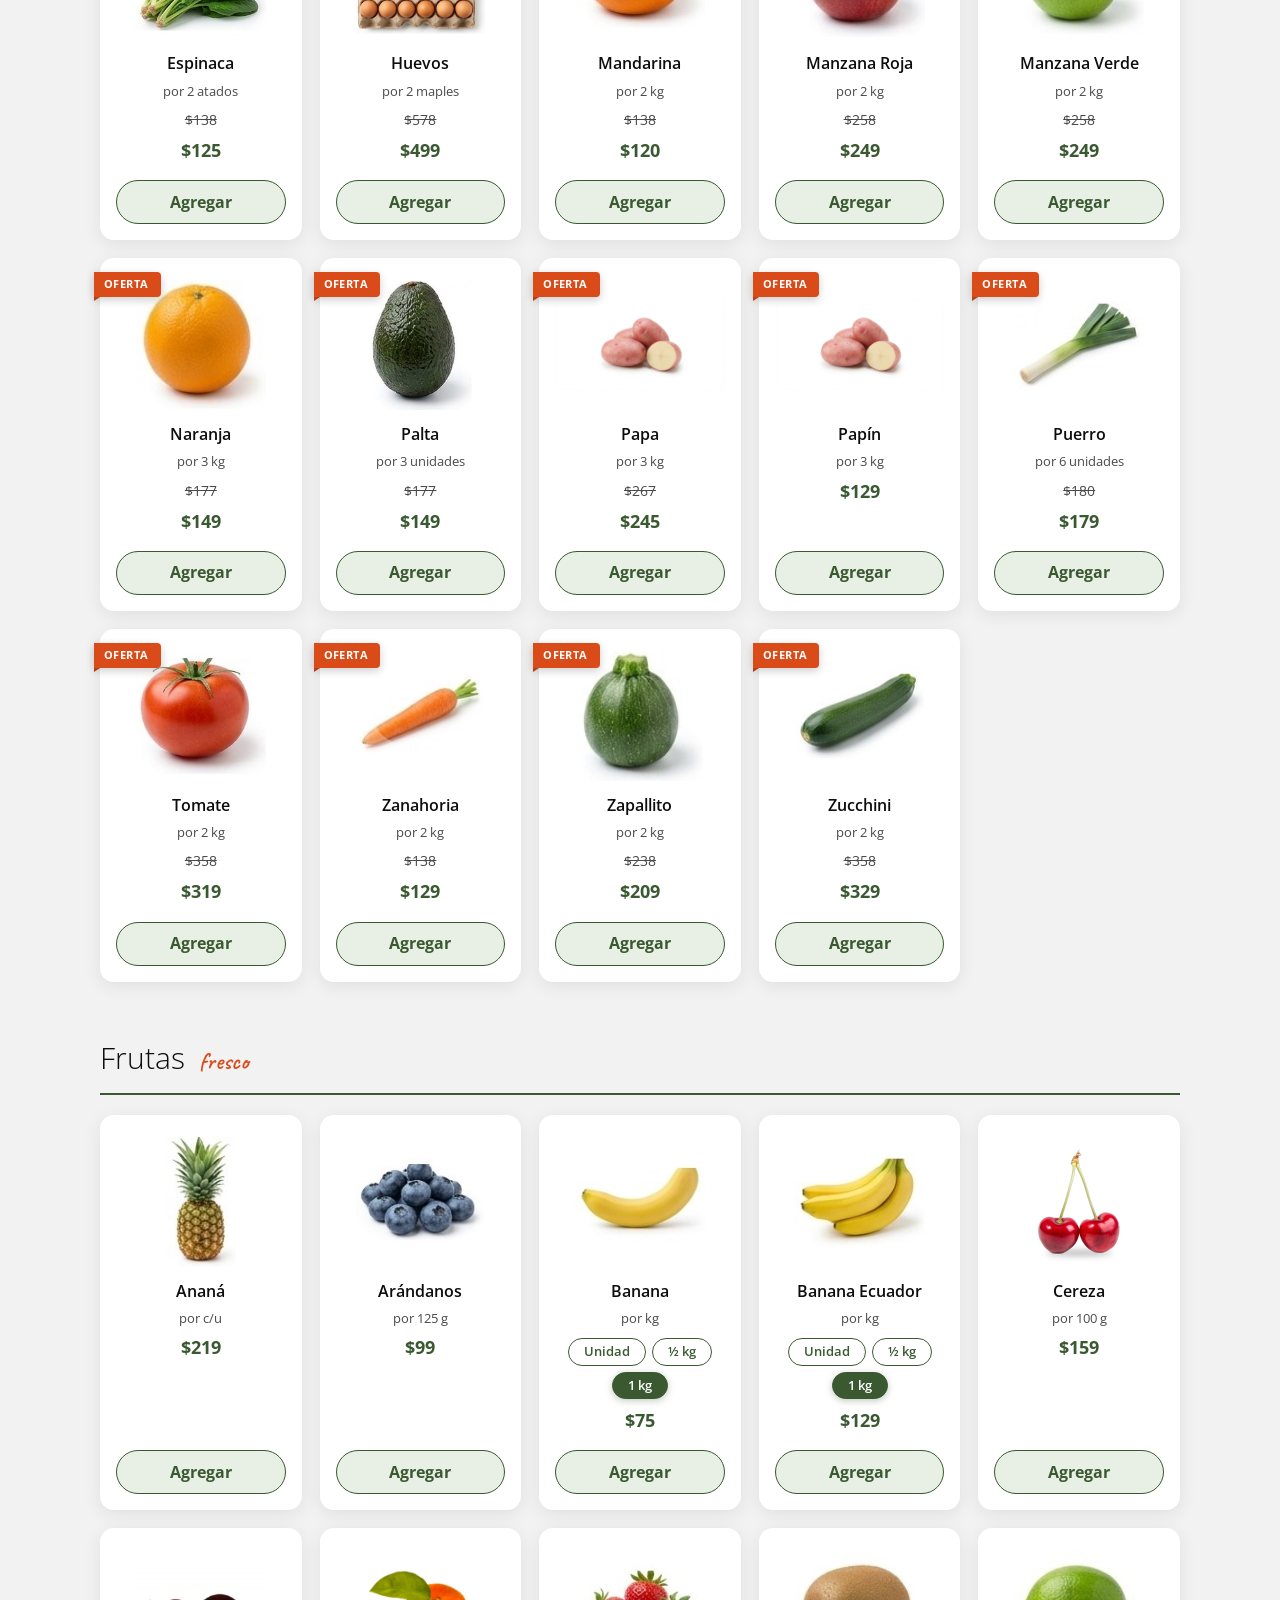
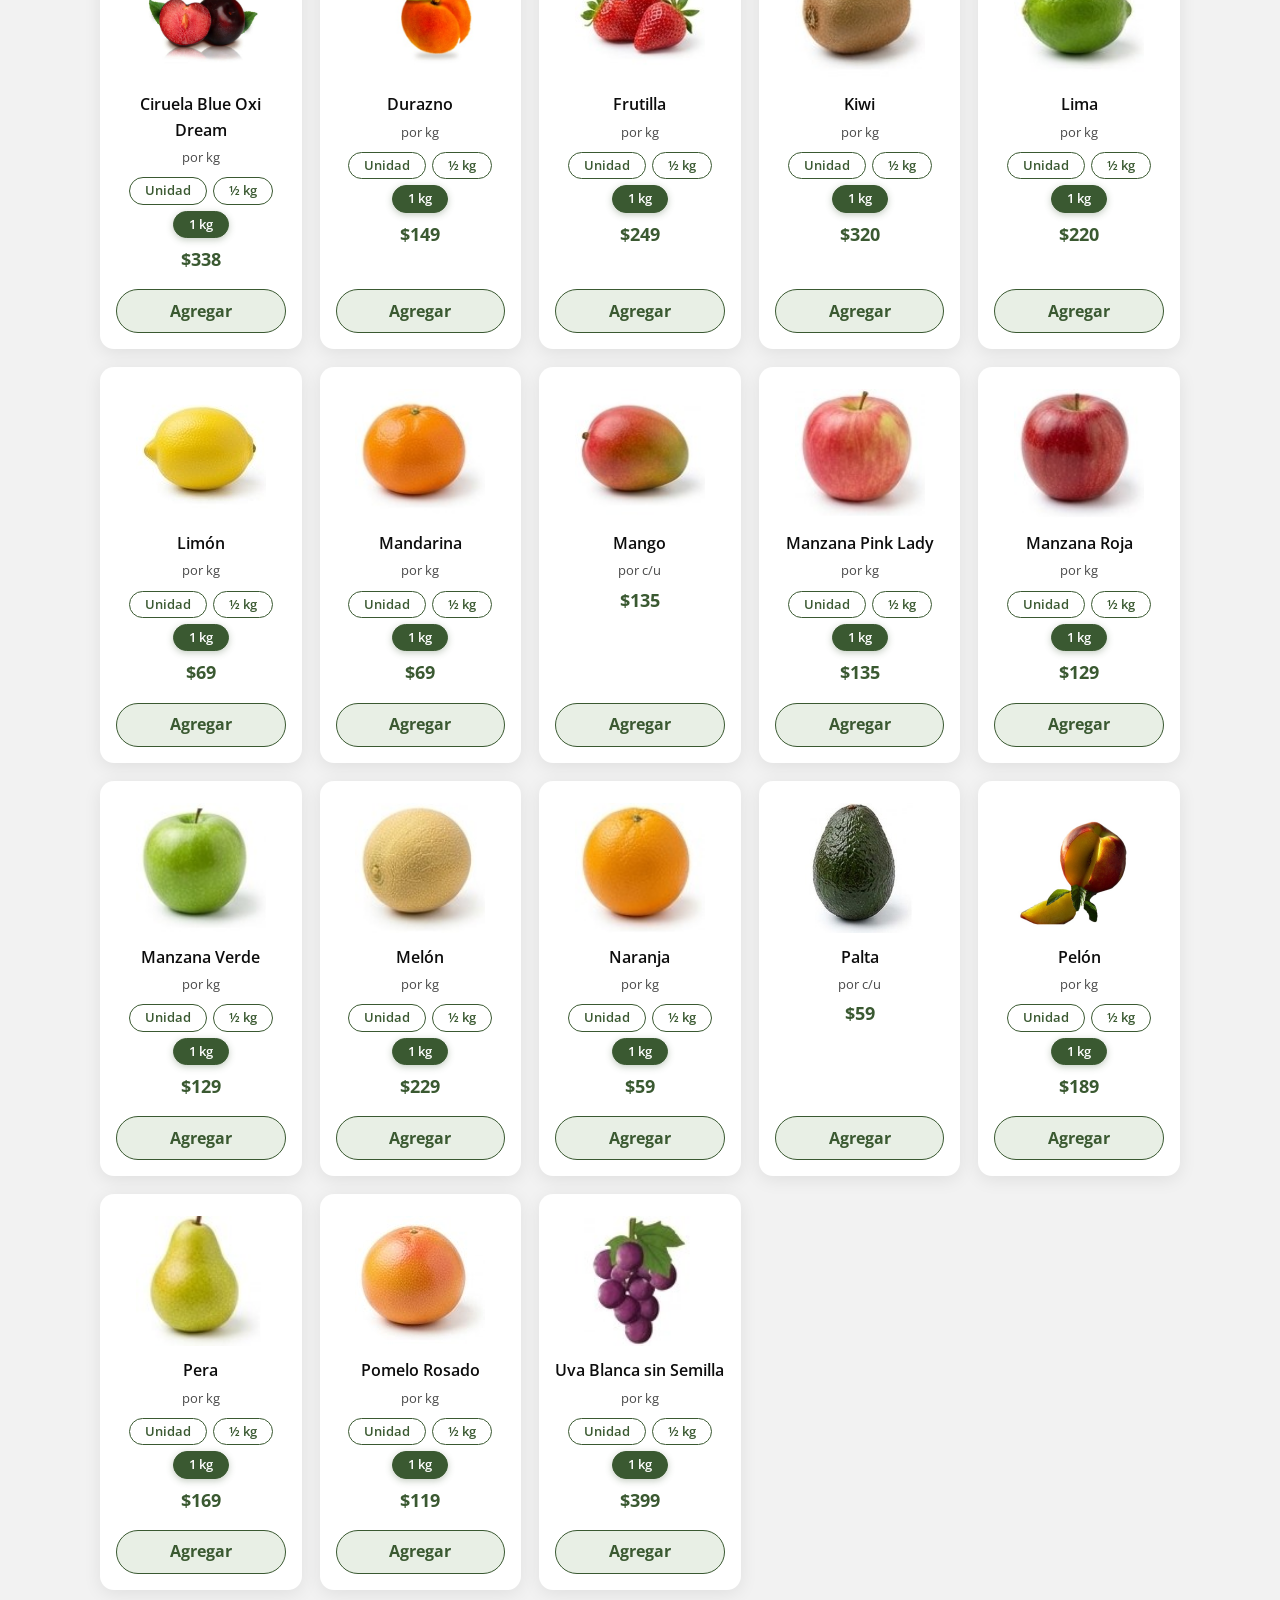
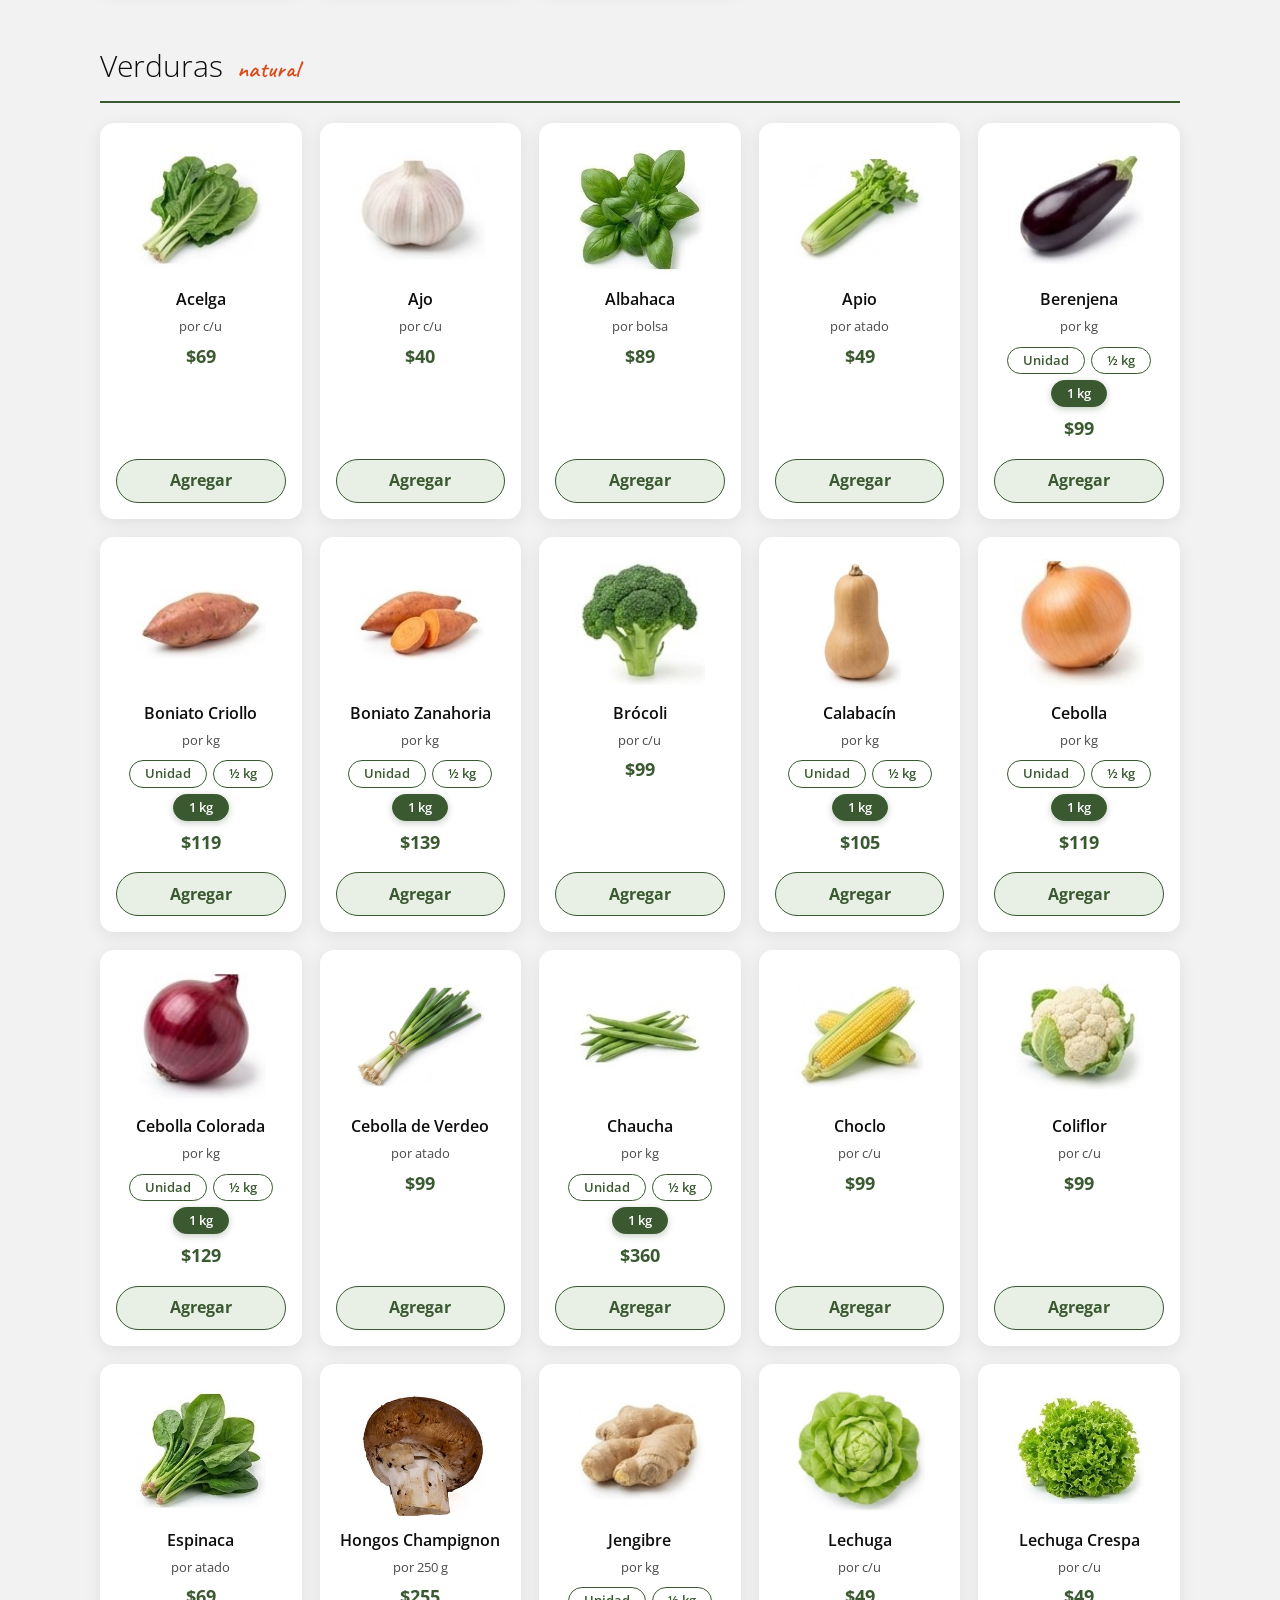
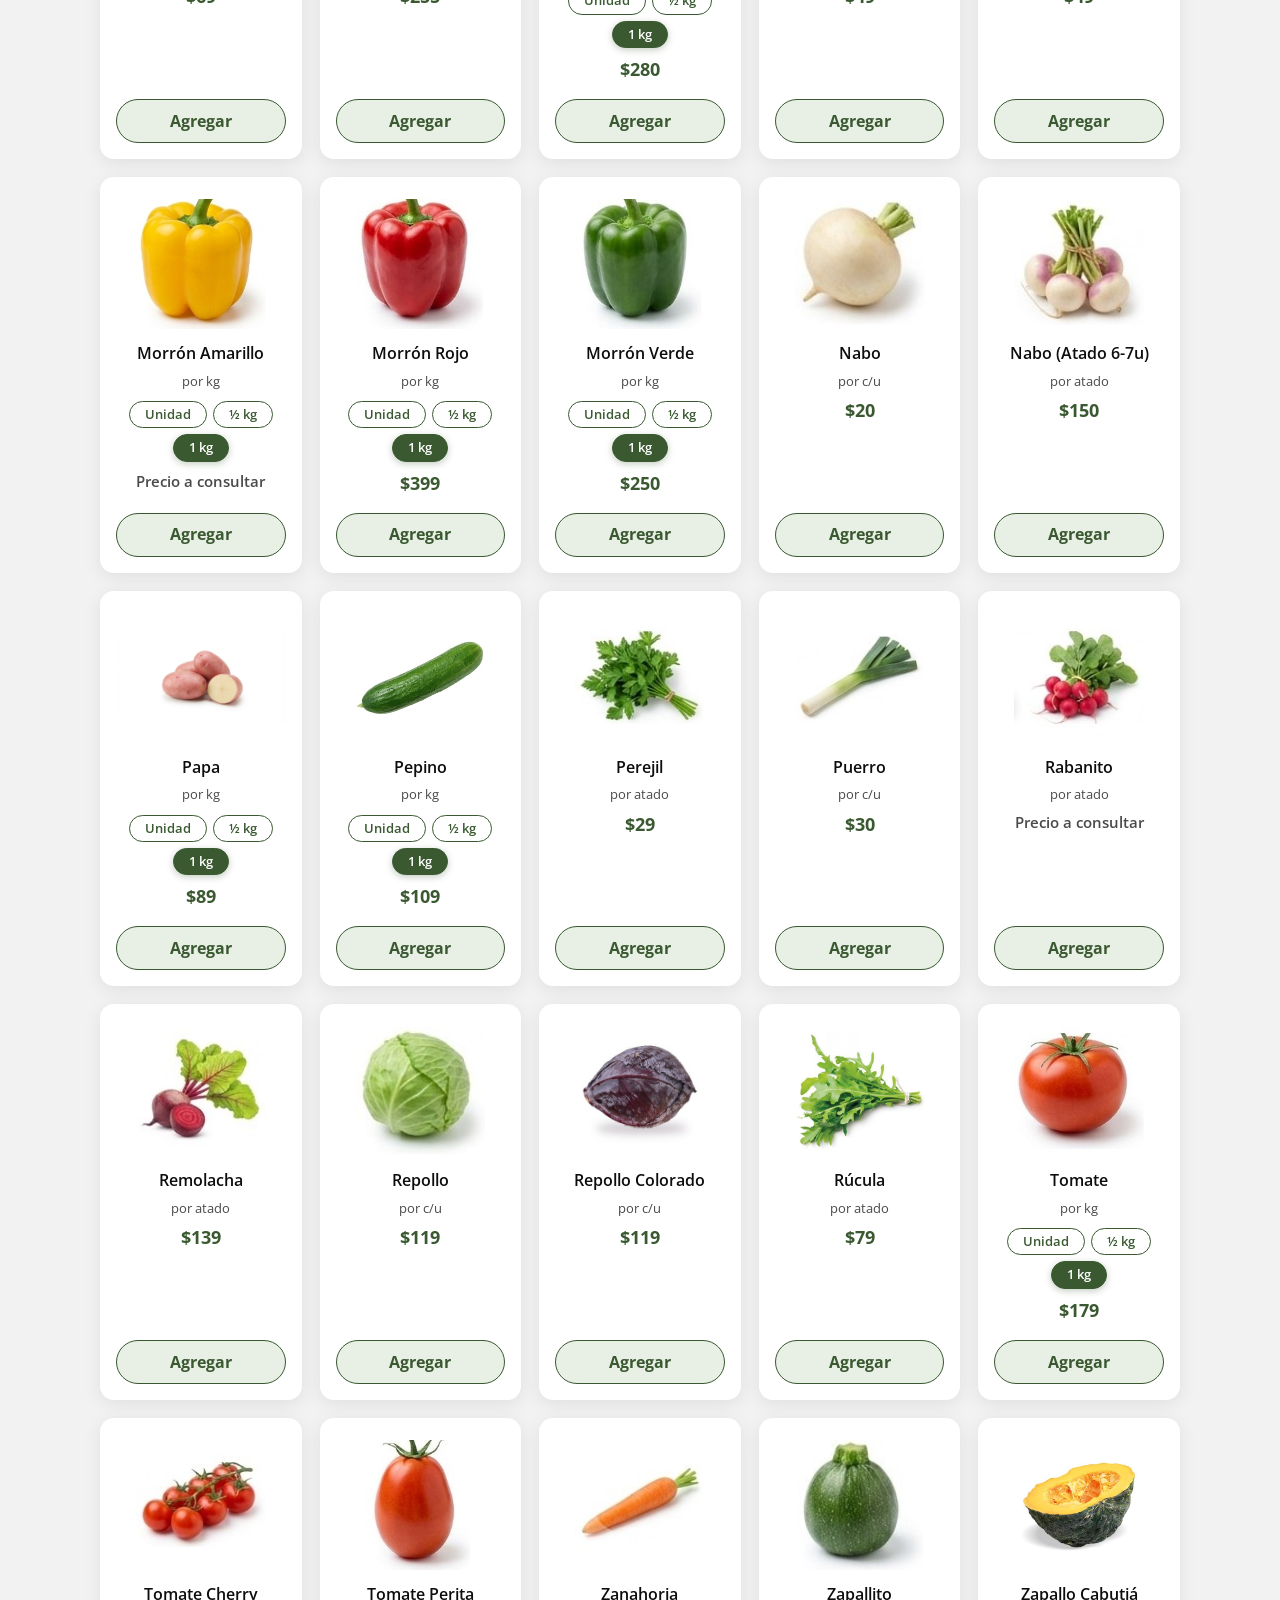
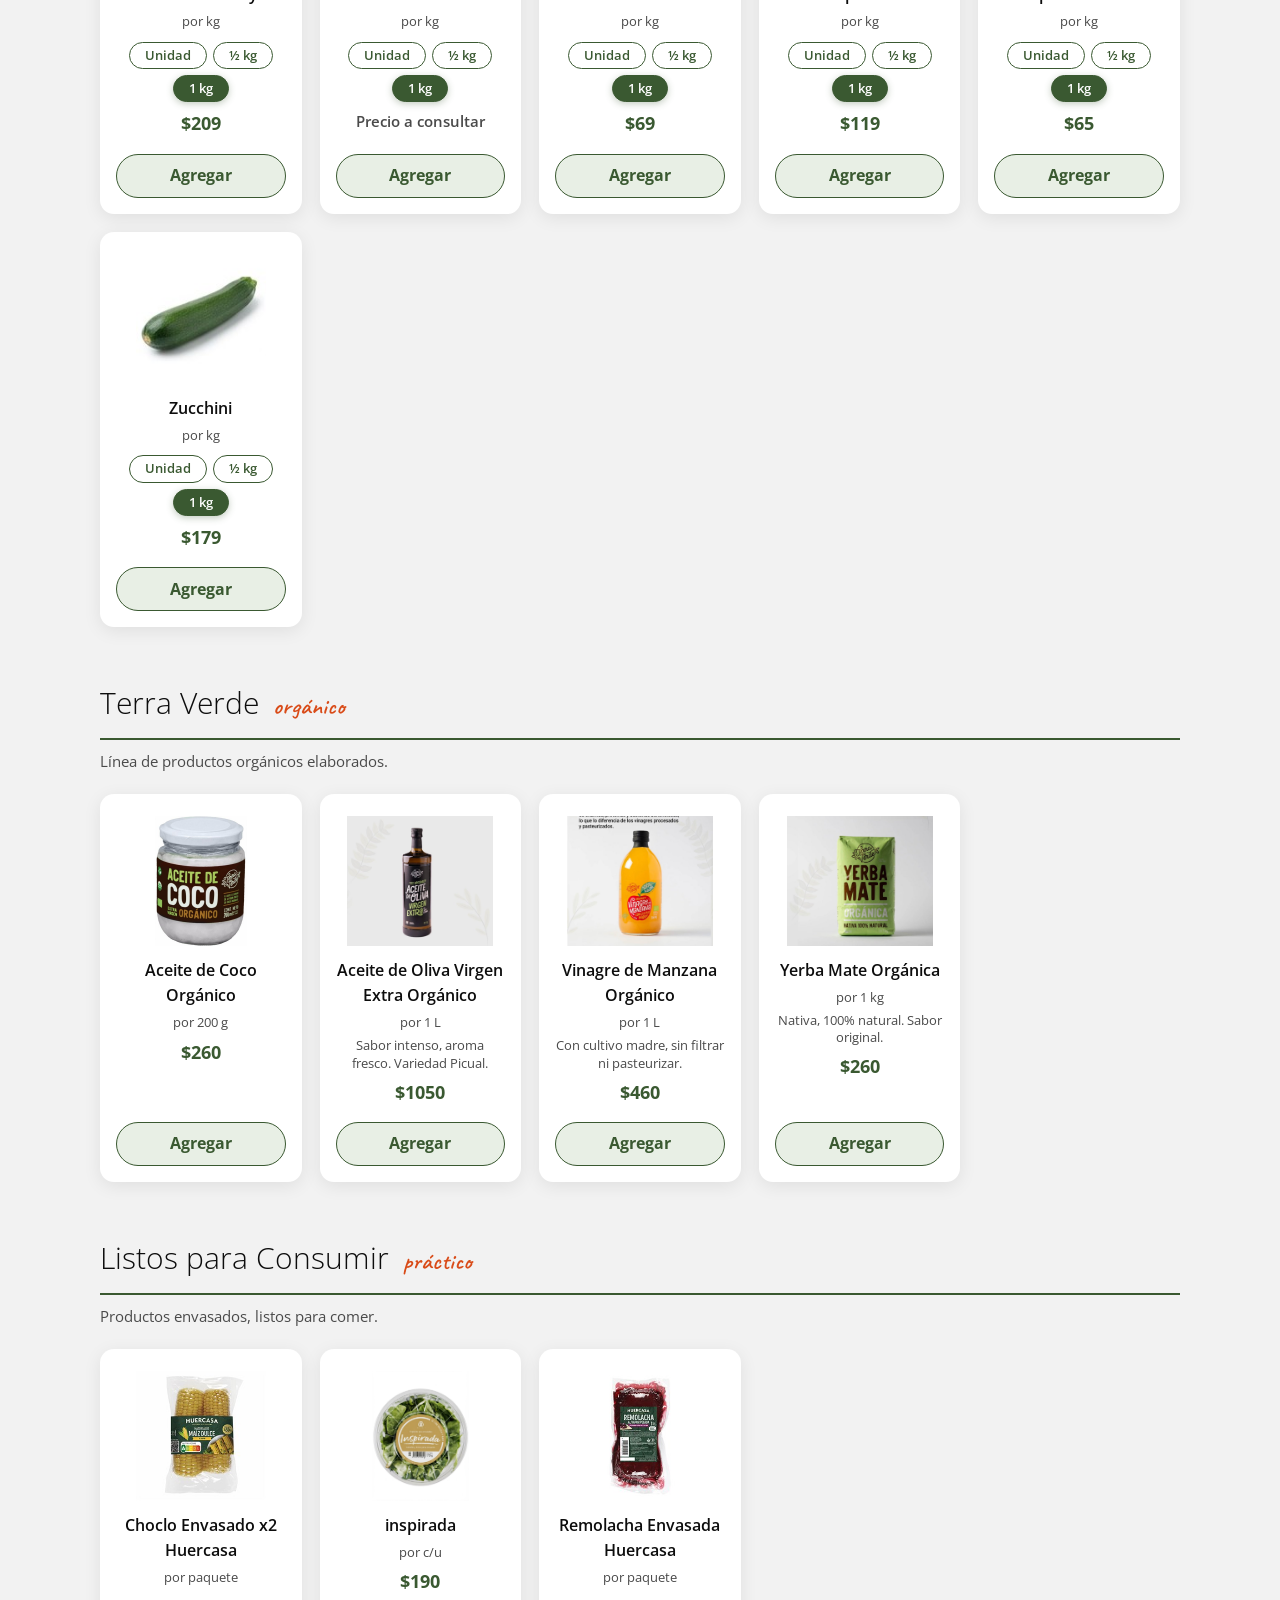
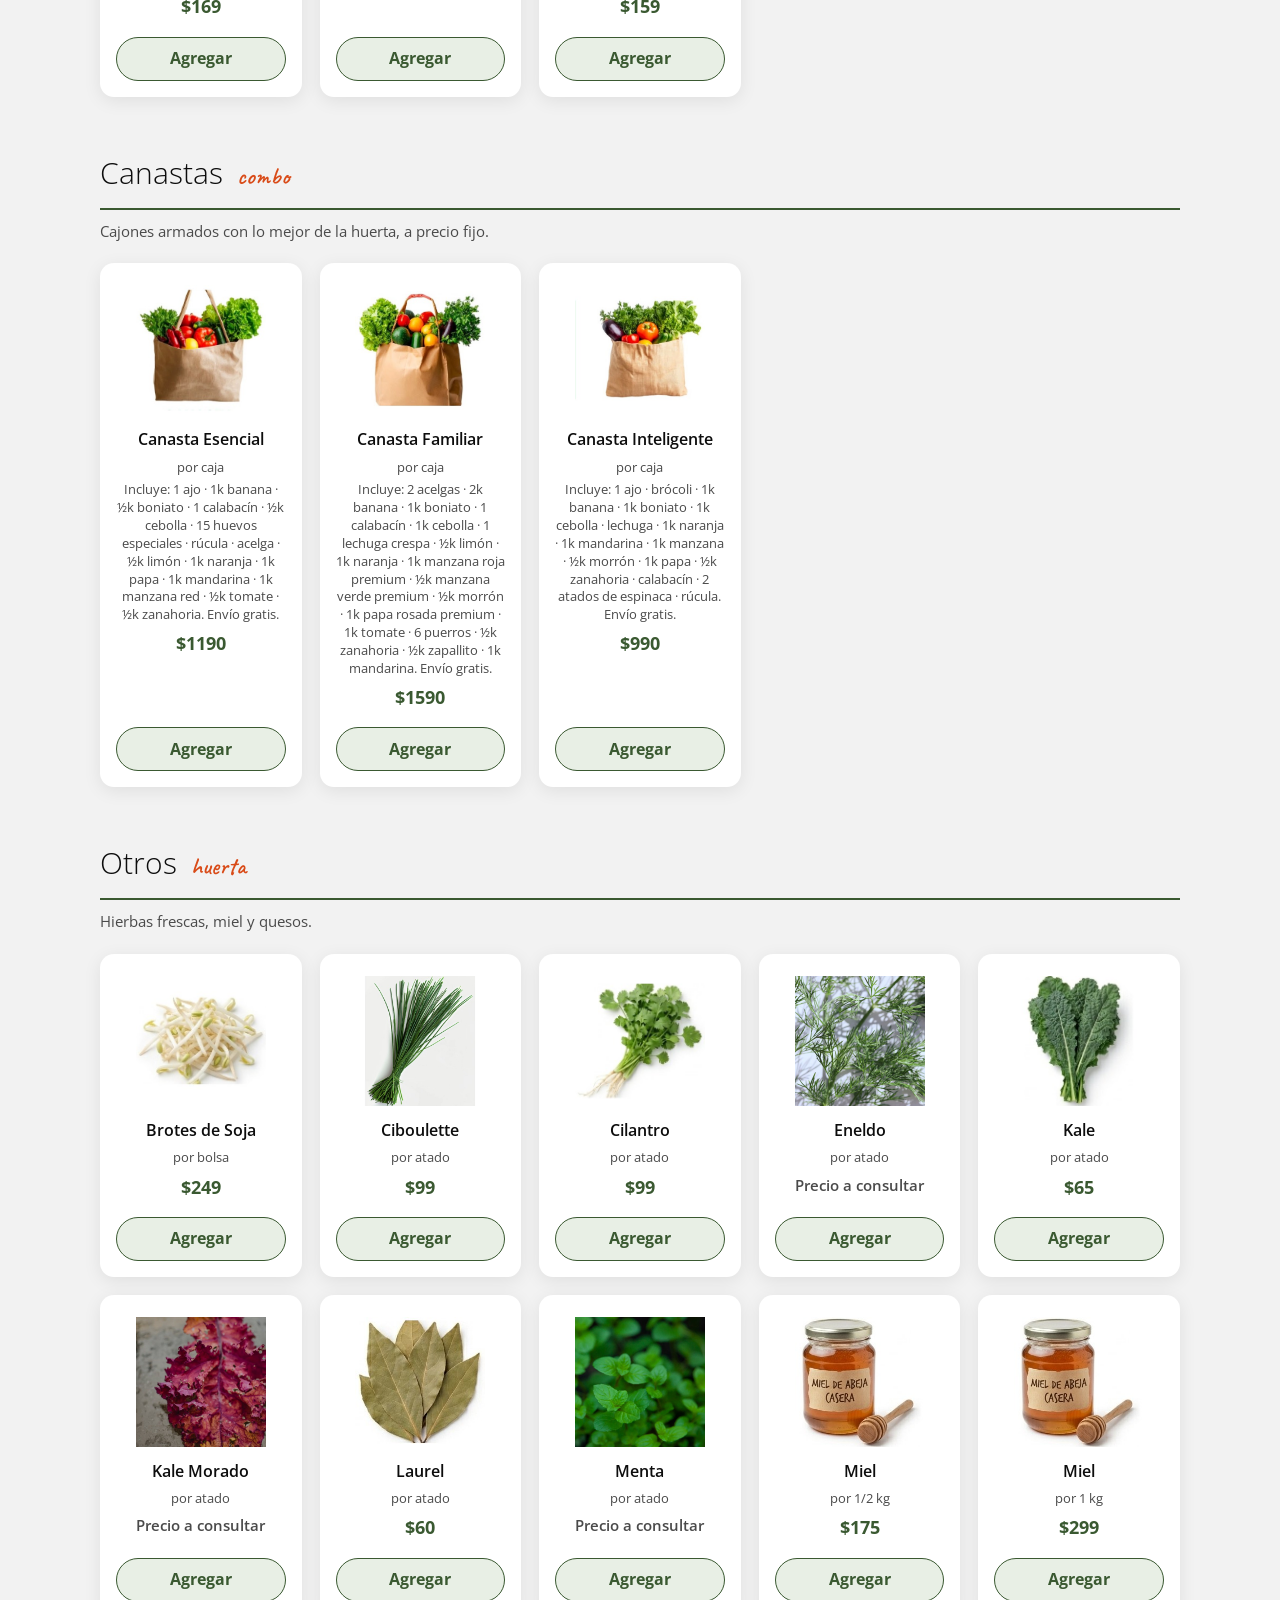
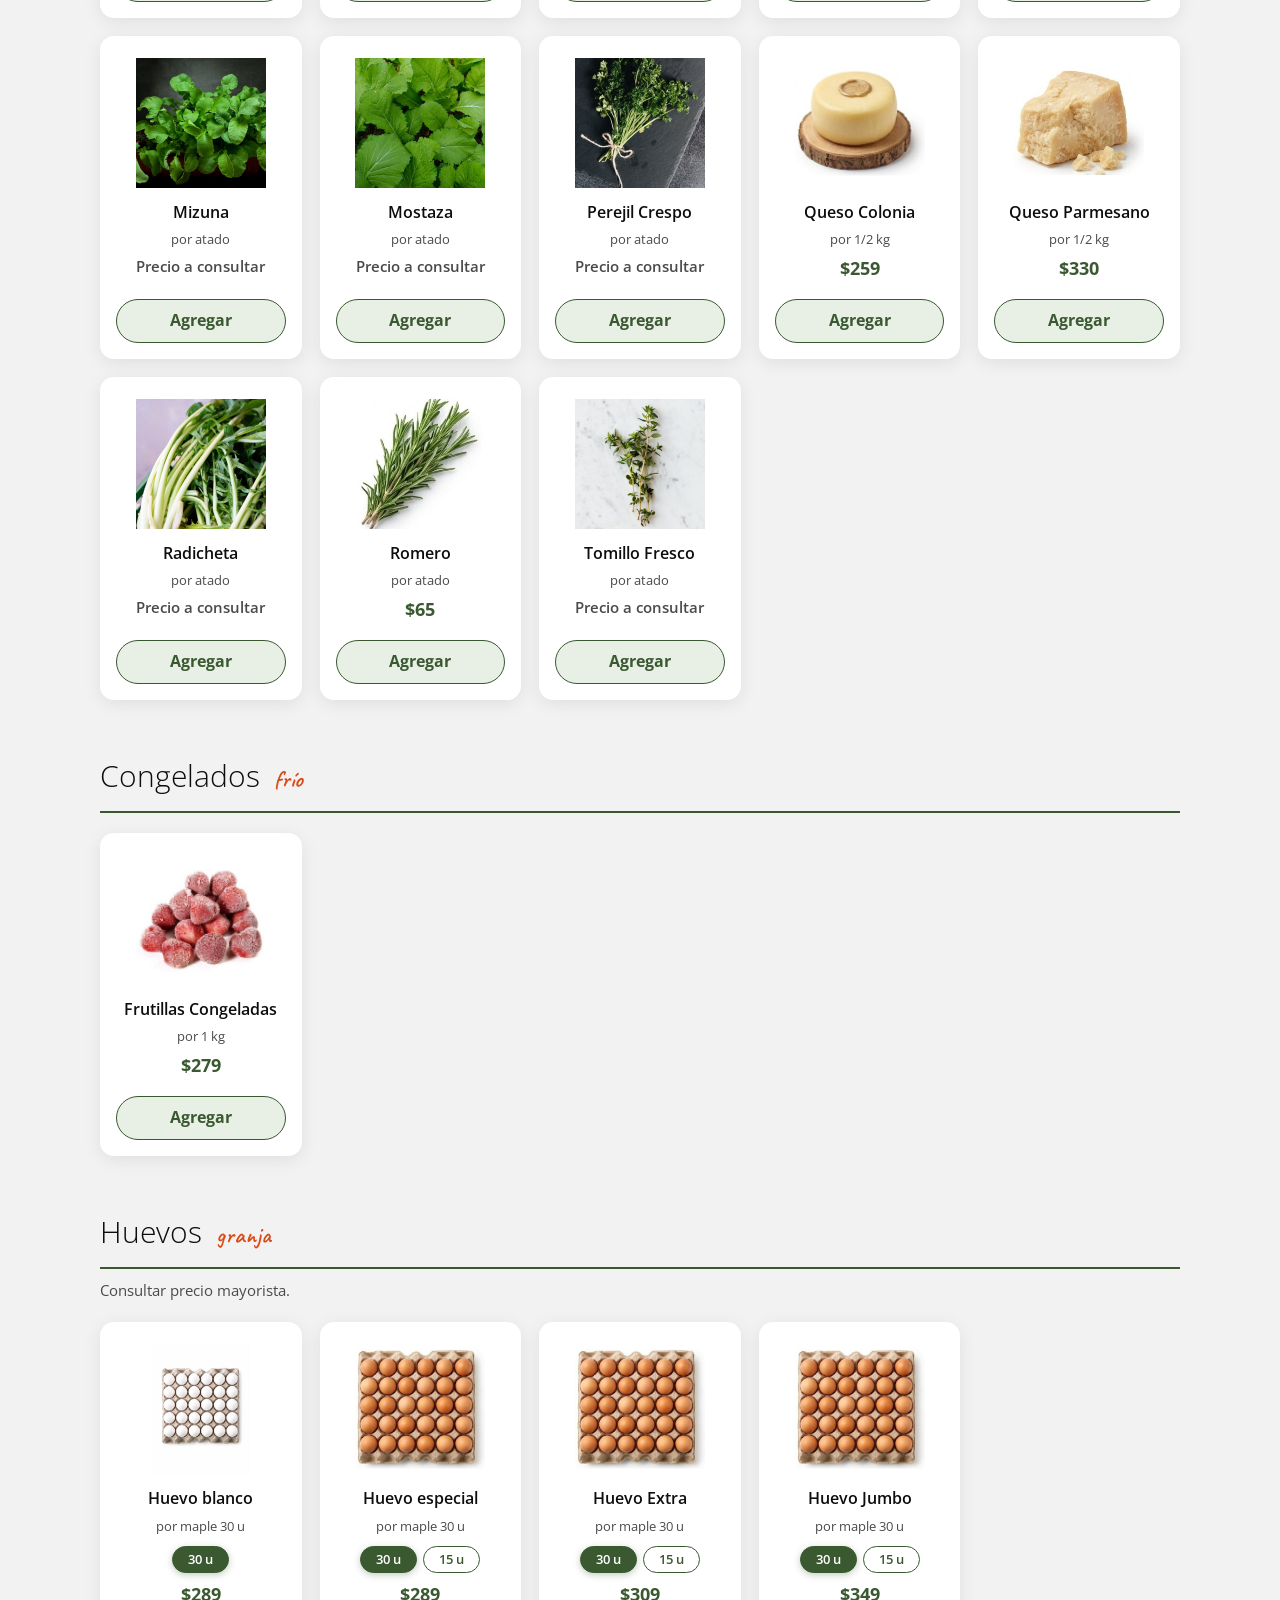
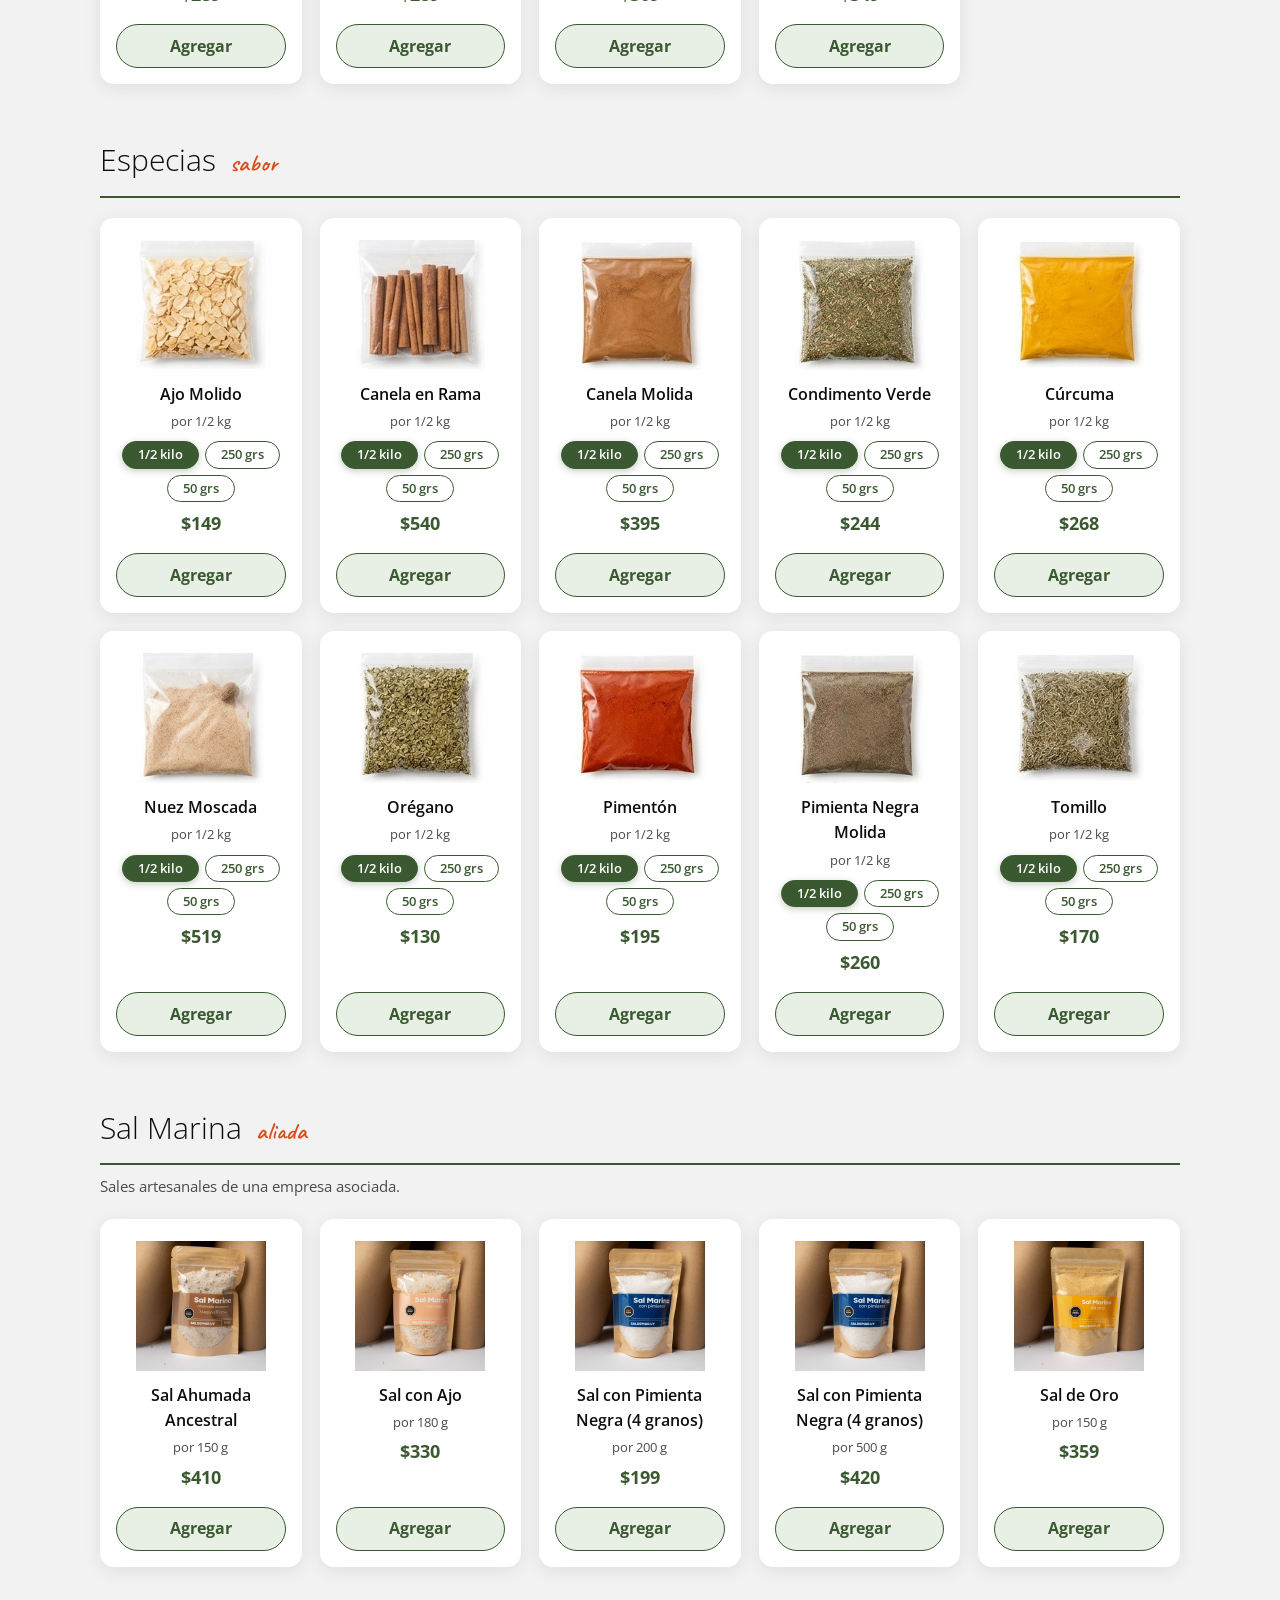
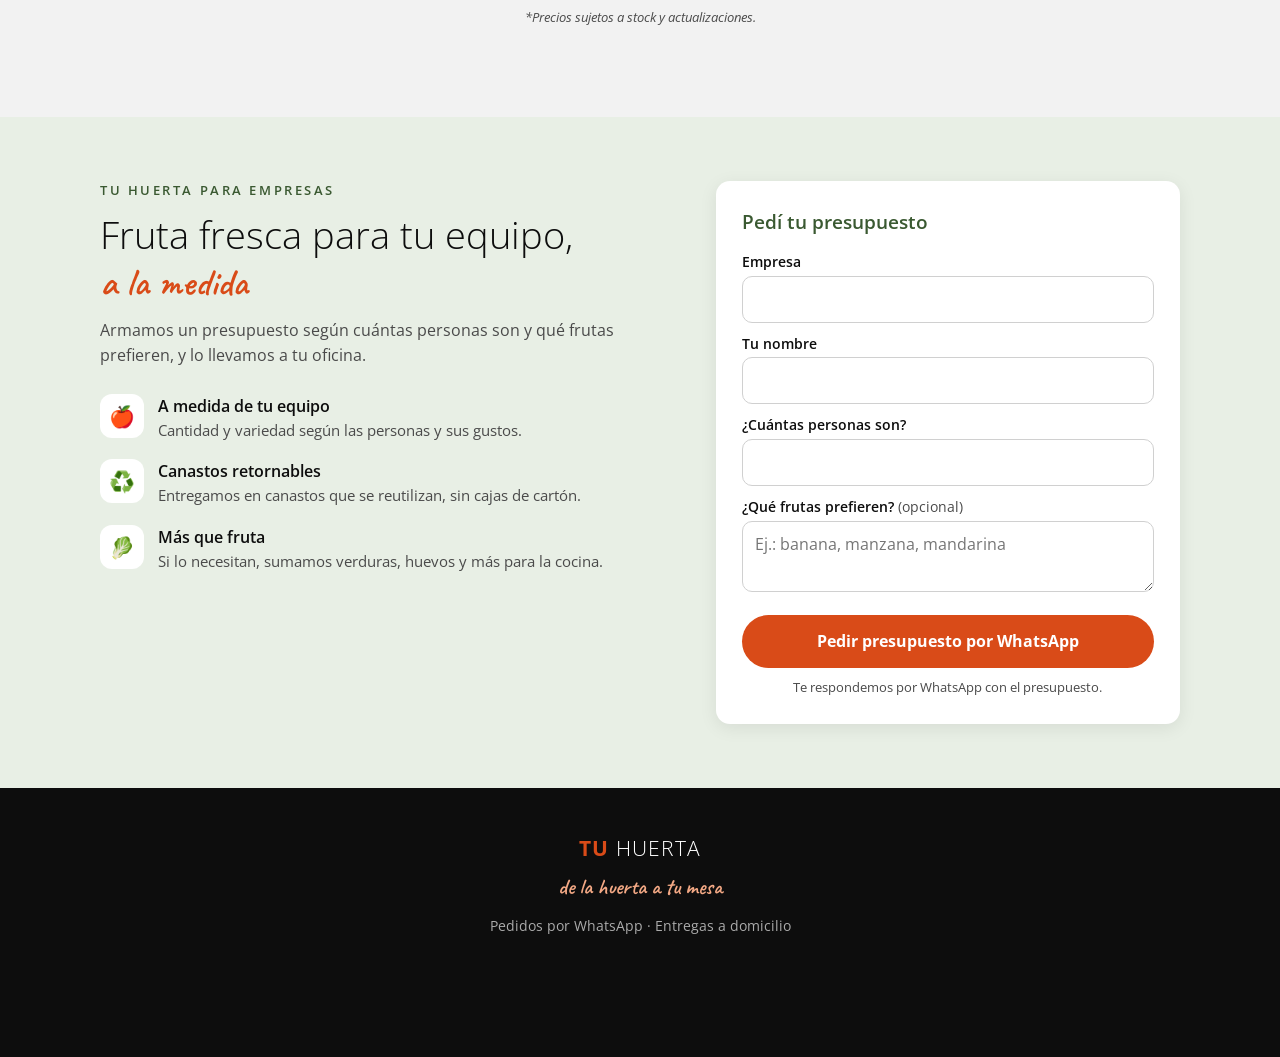
==== commit f6f76015: "Update index.html" ====
--- a/index.html
+++ b/index.html
@@ -287,6 +287,6 @@
 </div>
 
 <script src="products-data.js?v=30"></script>
-<script src="script.js?v=22"></script>
+<script src="script.js?v=23"></script>
 </body>
 </html>
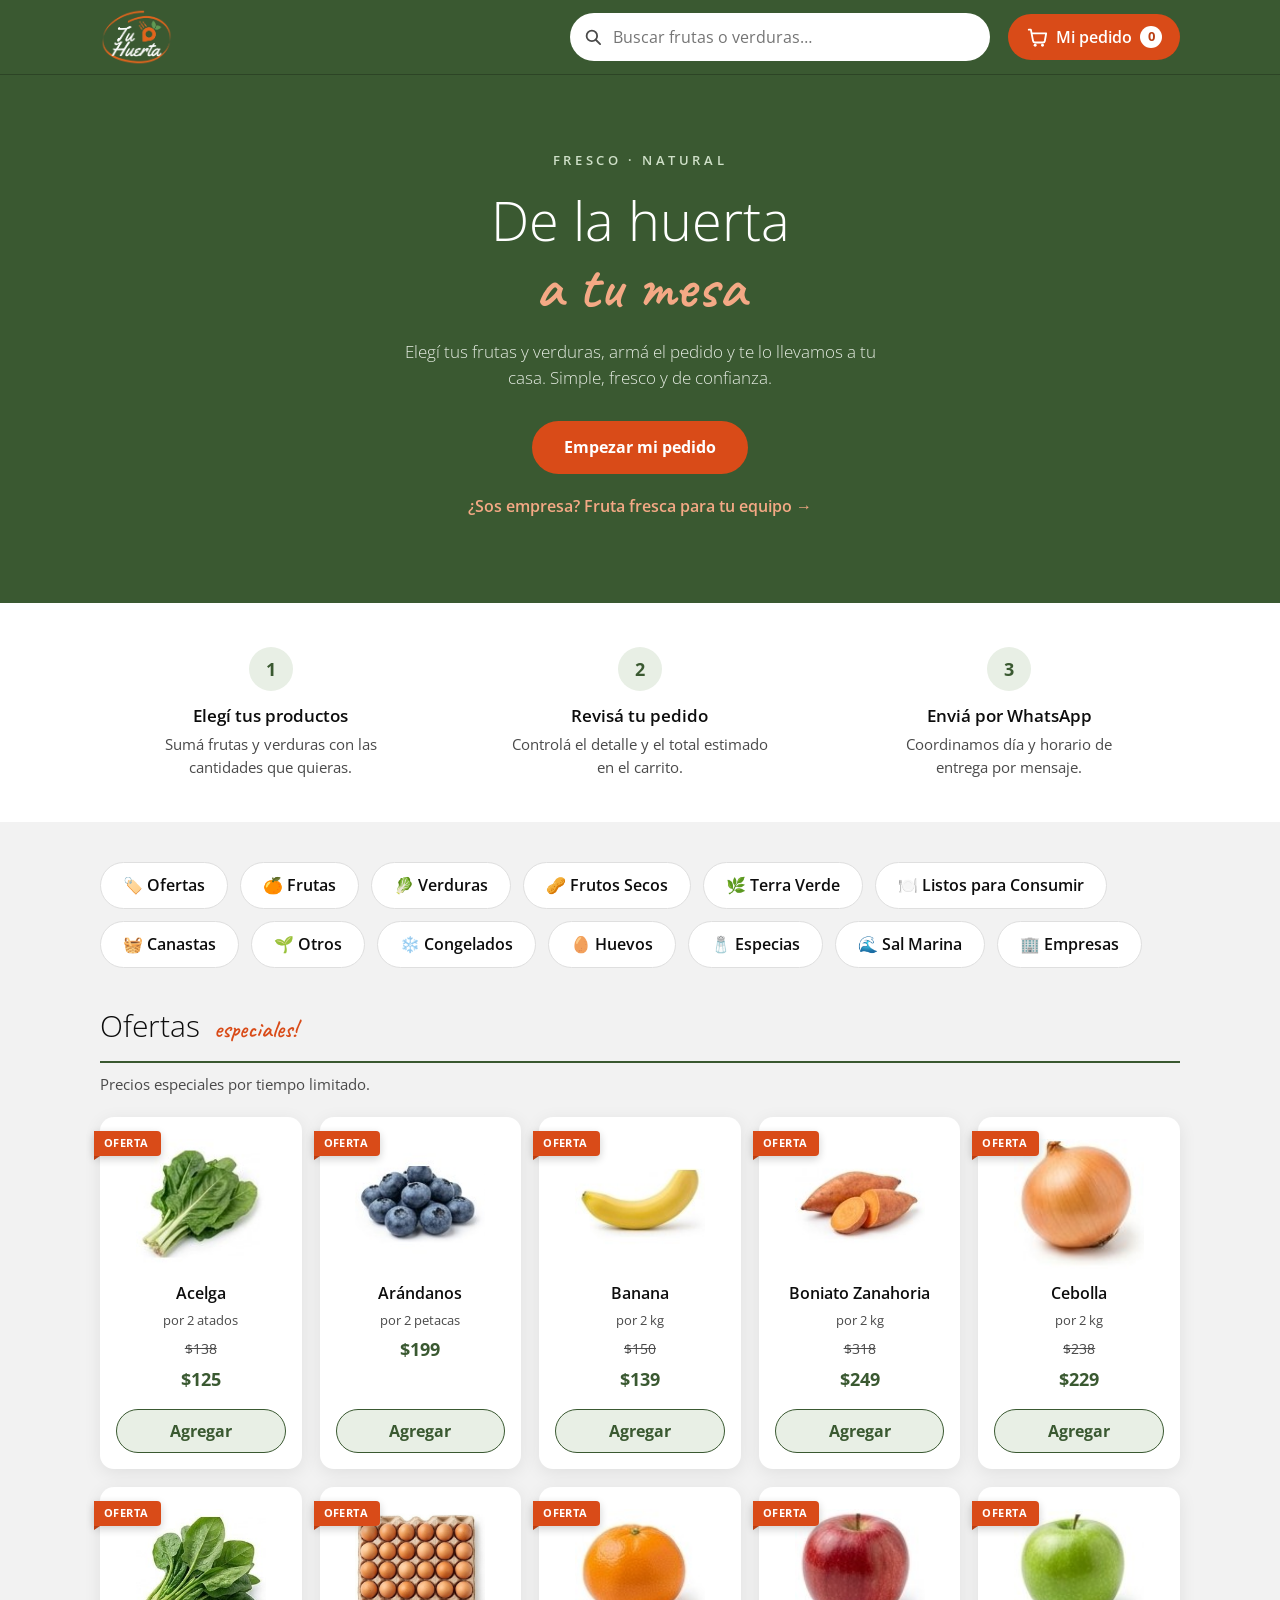
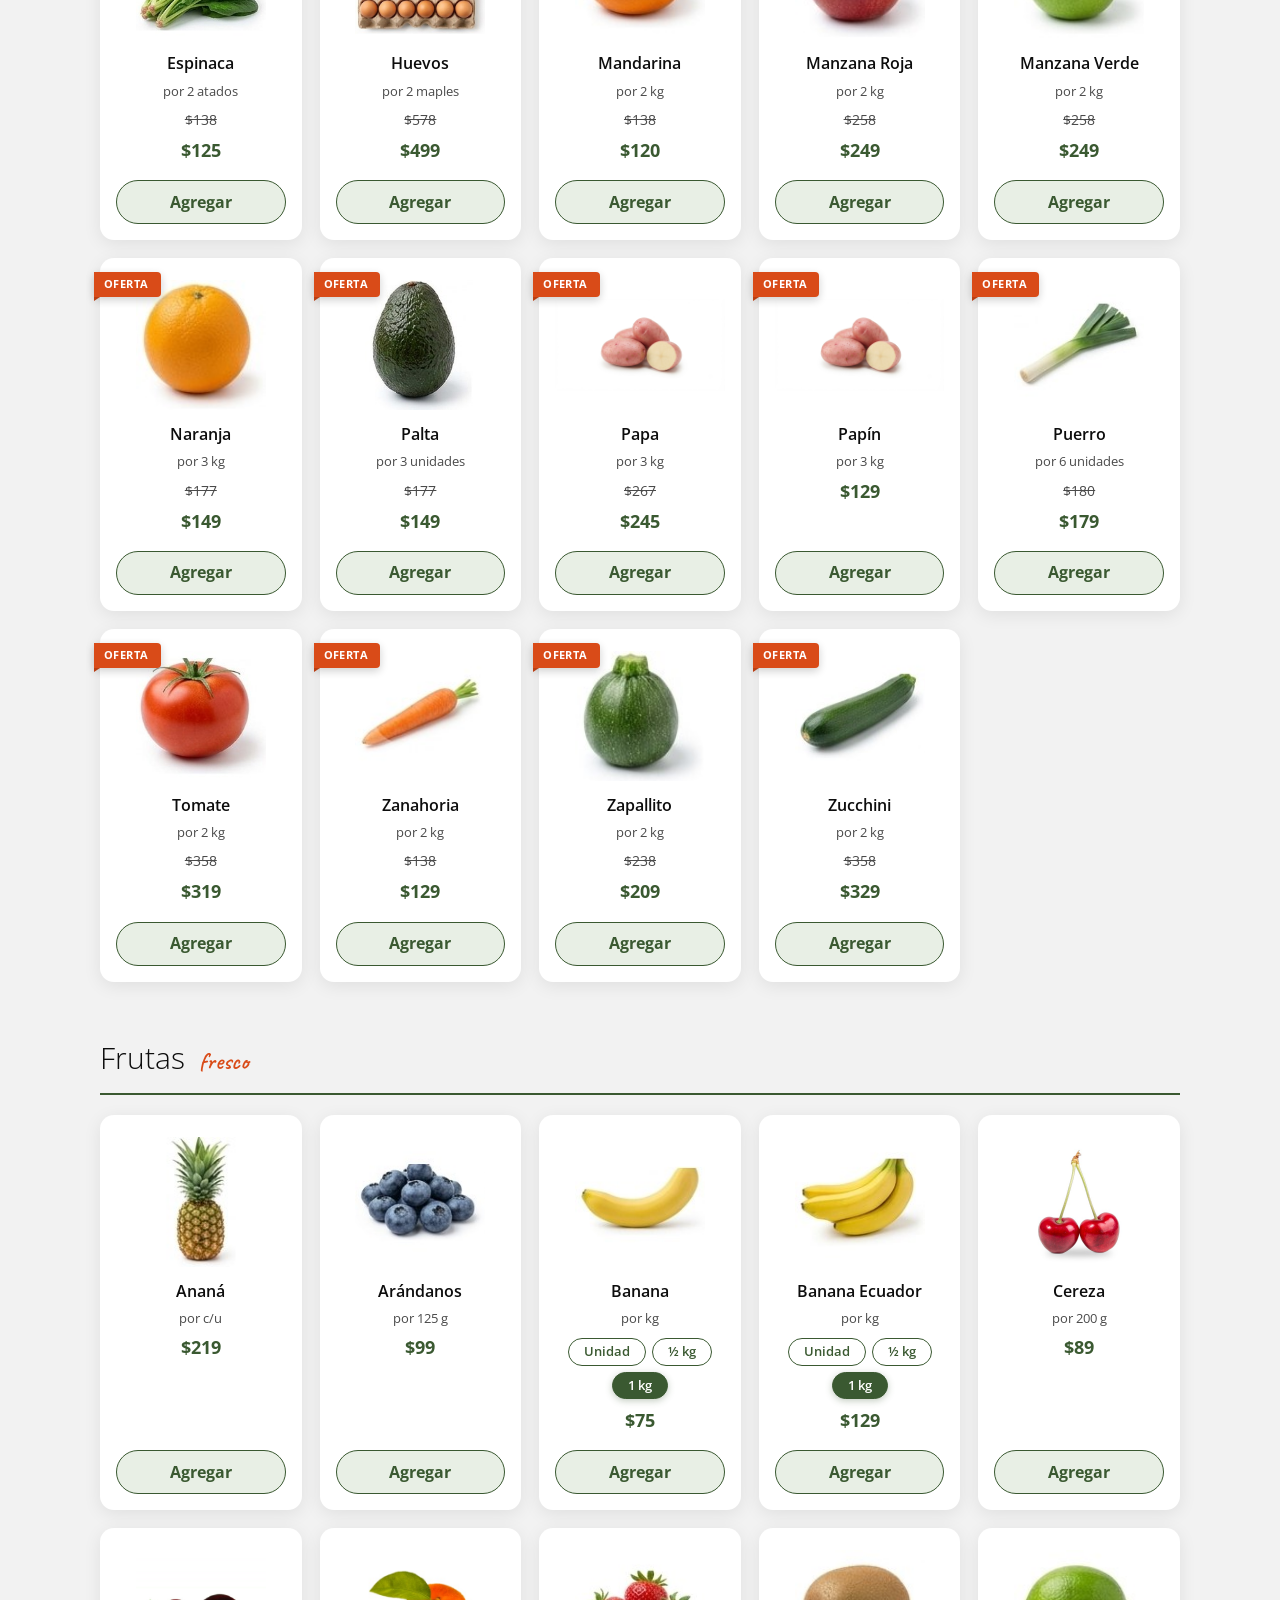
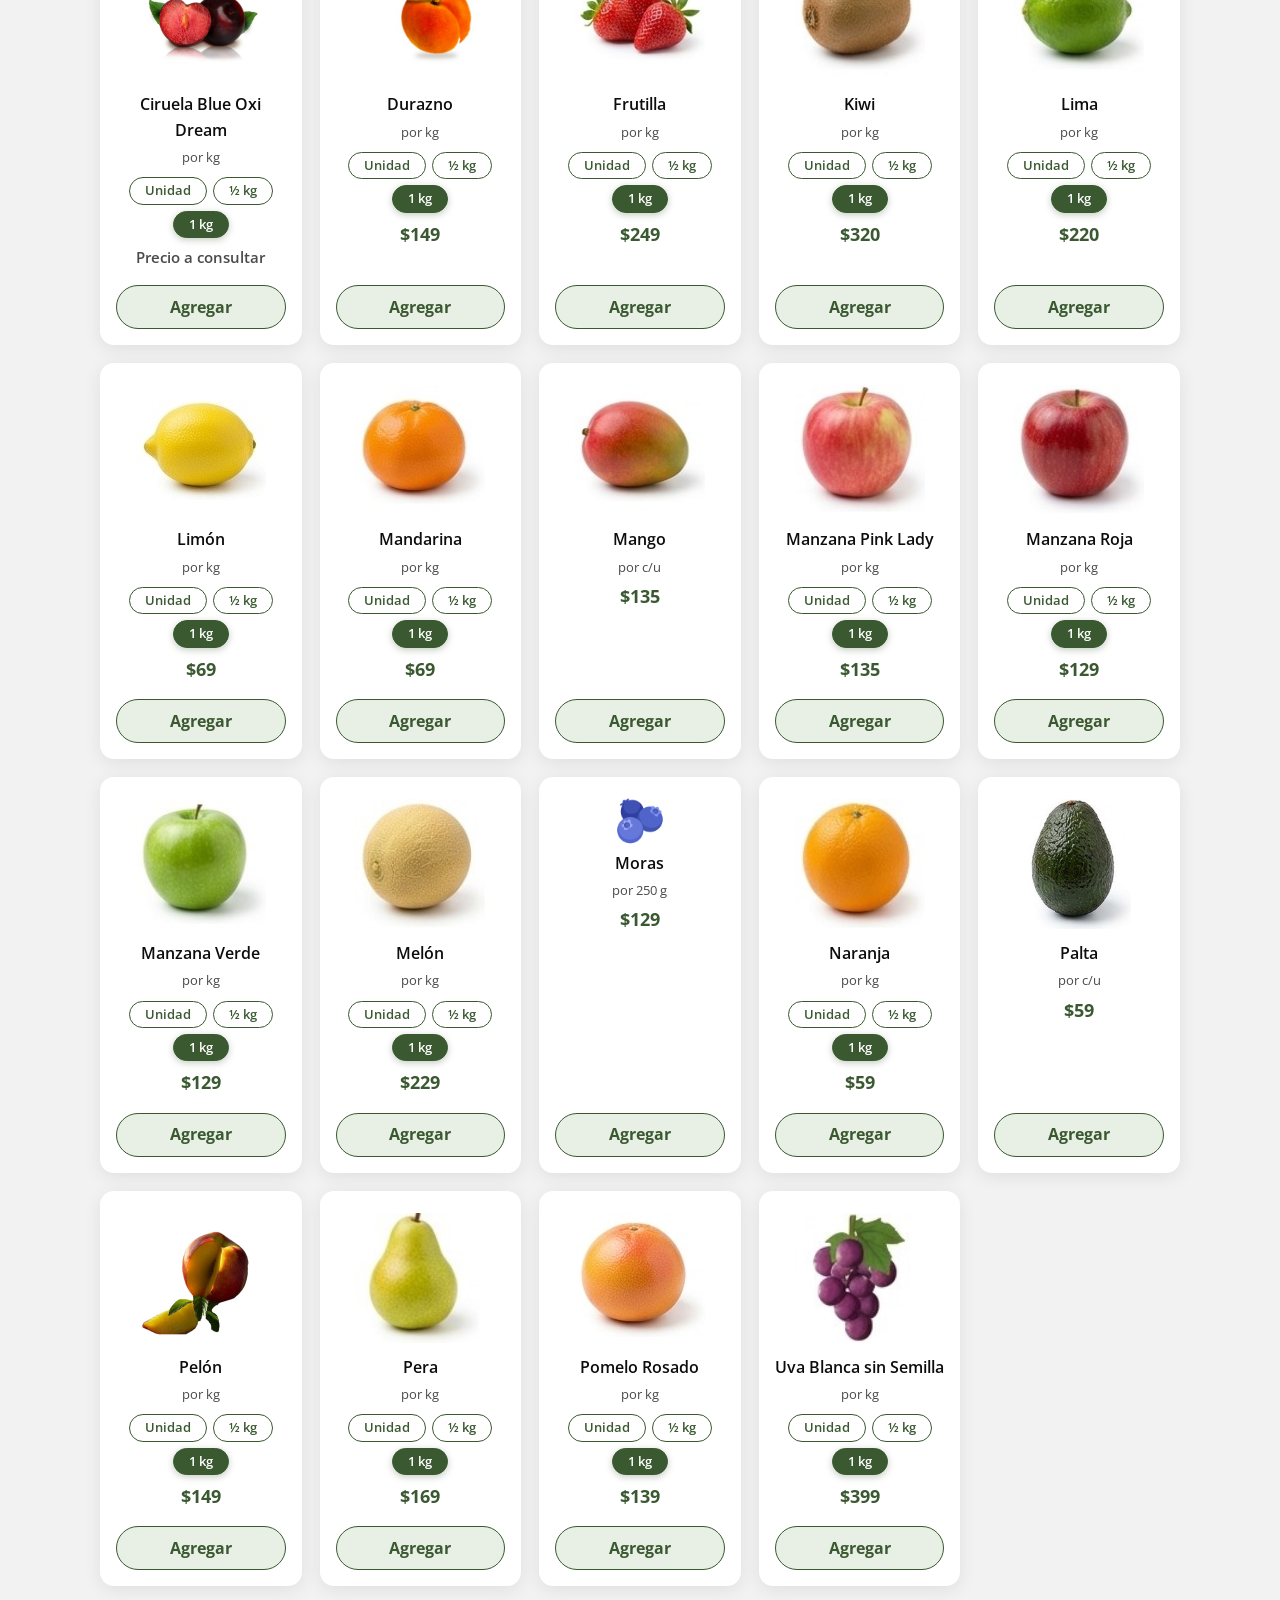
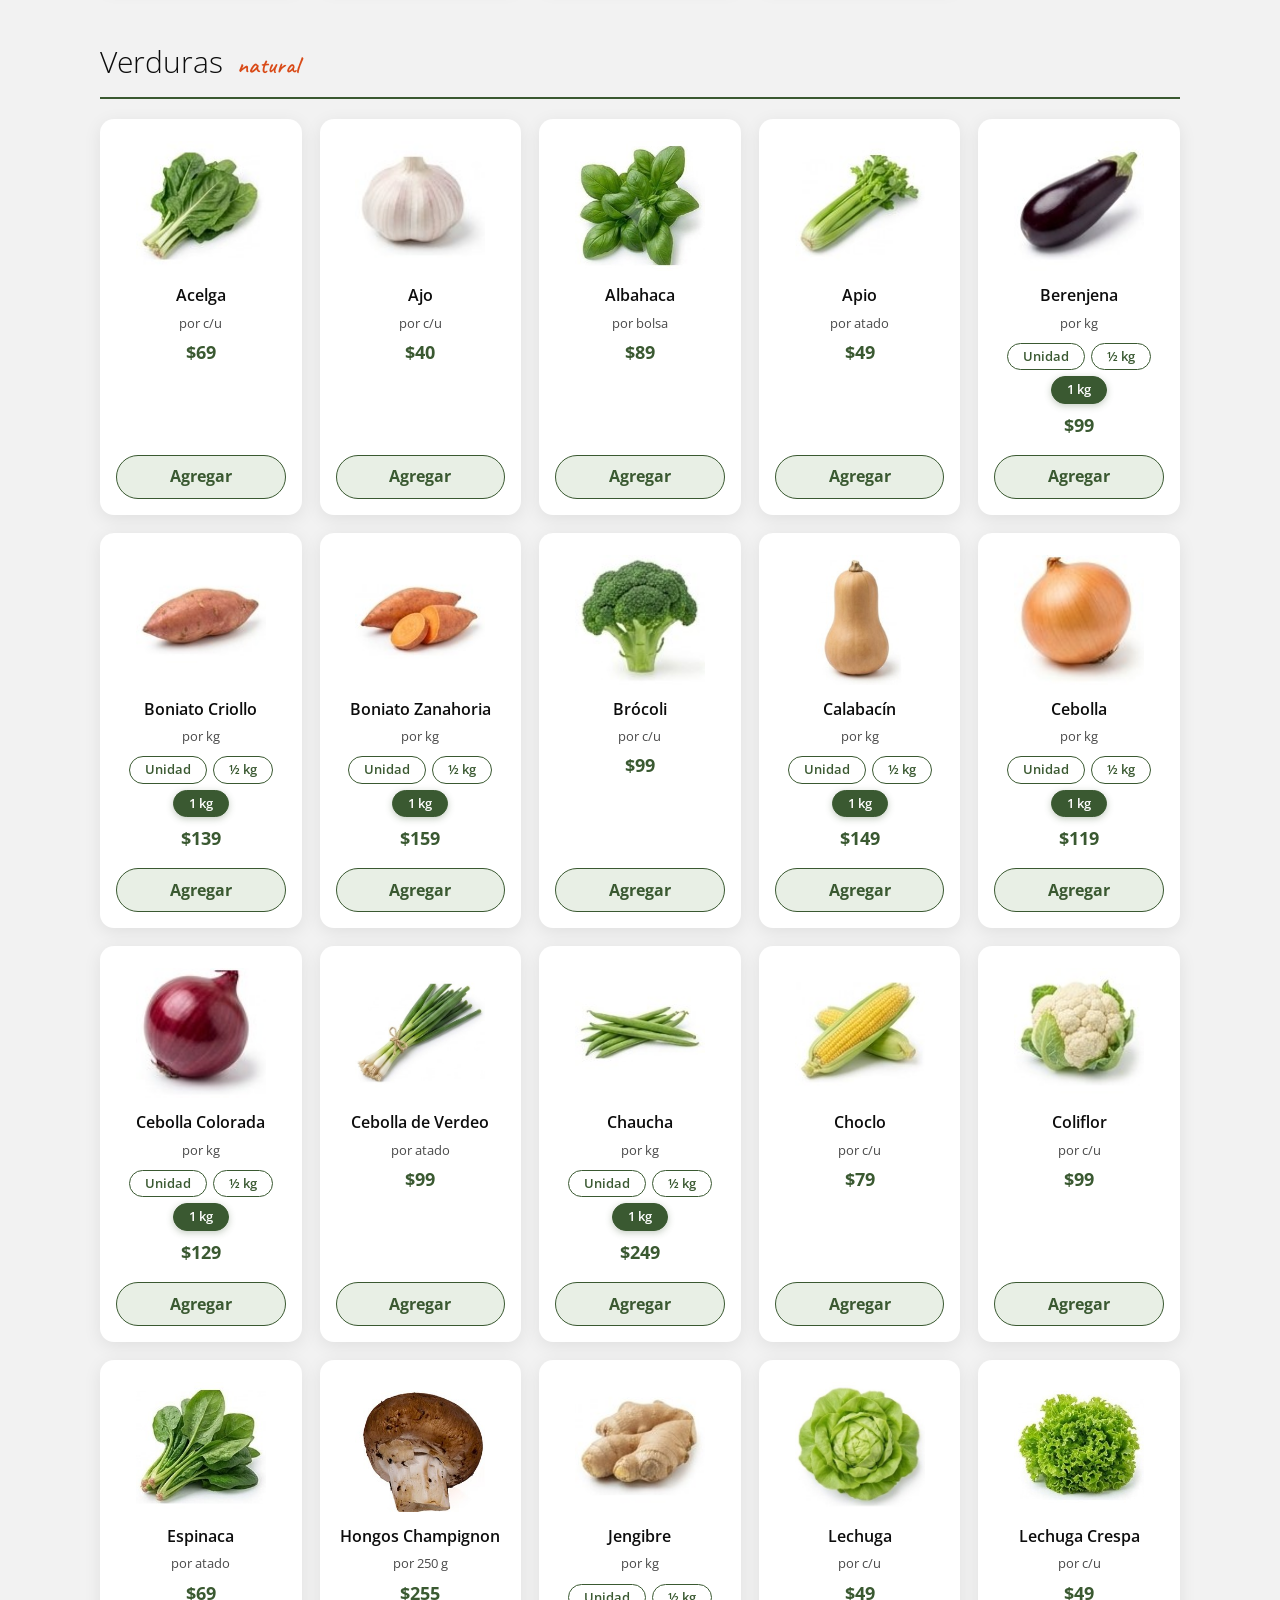
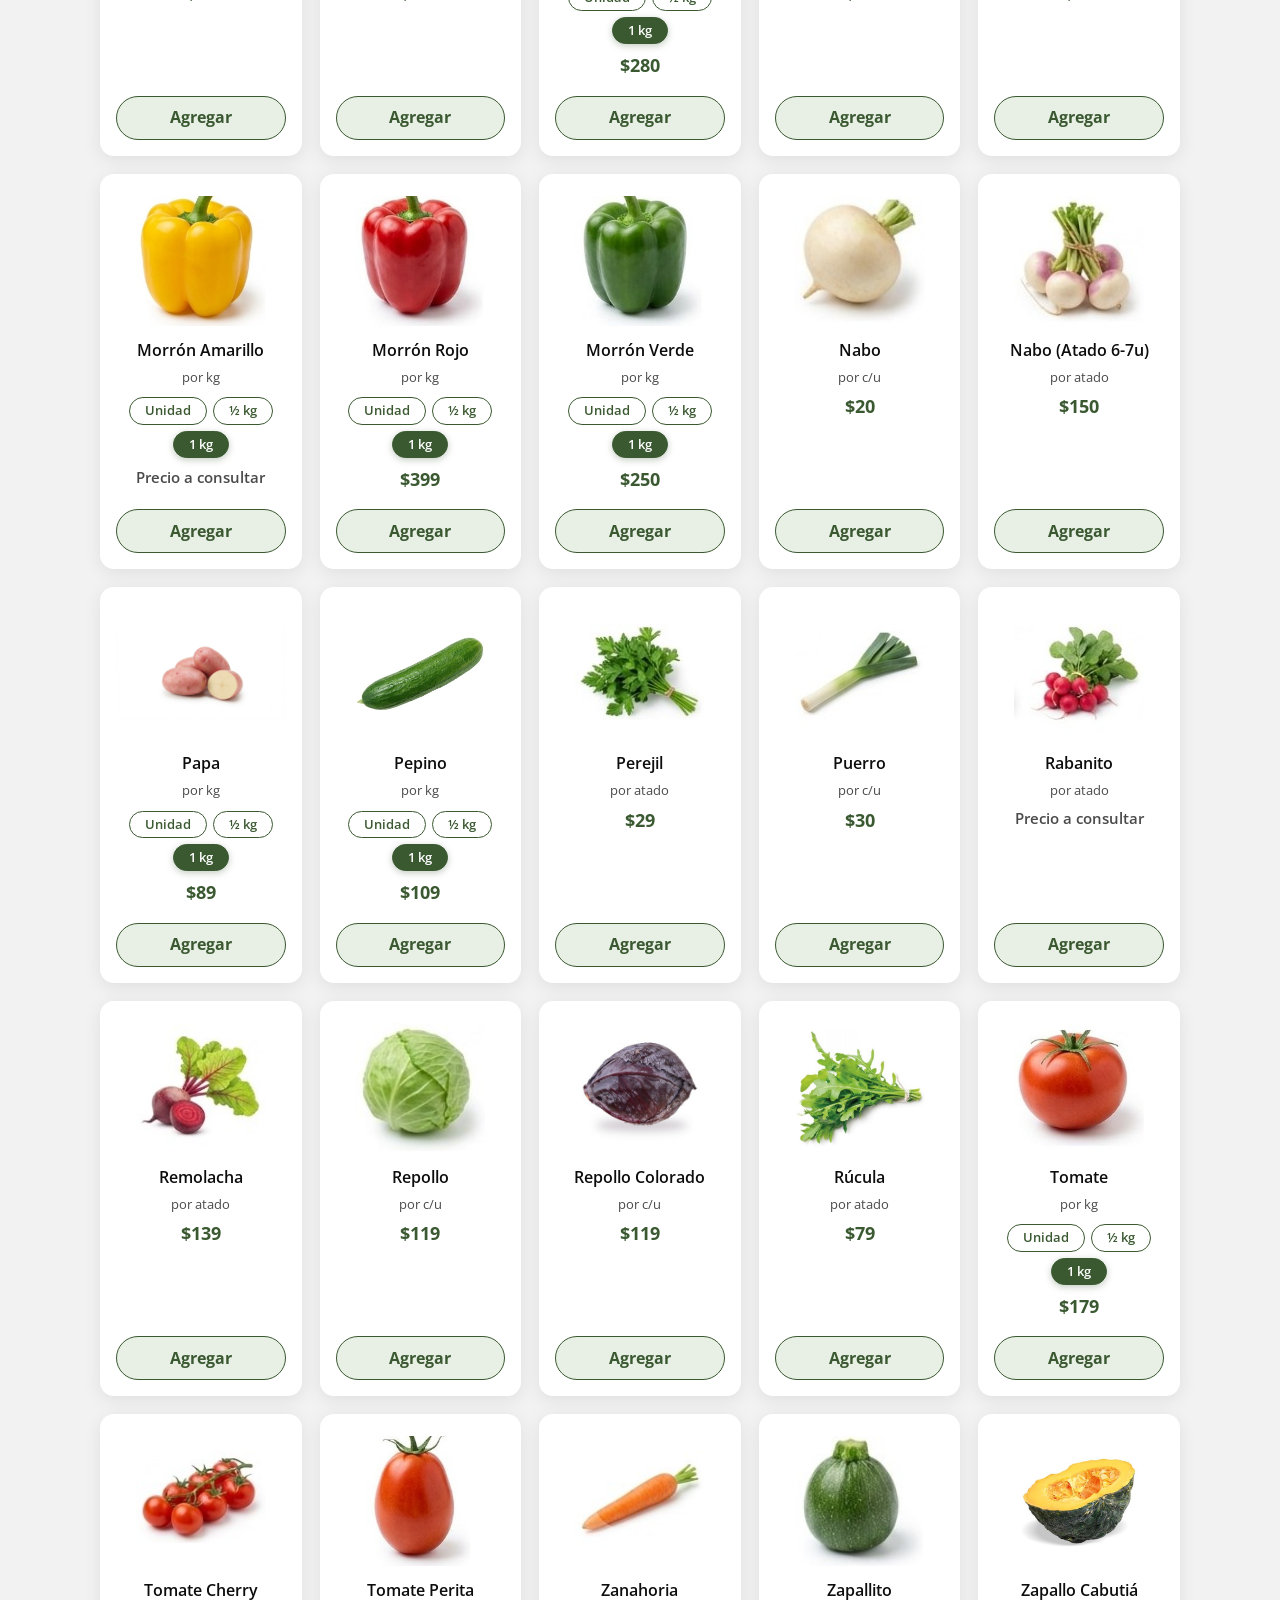
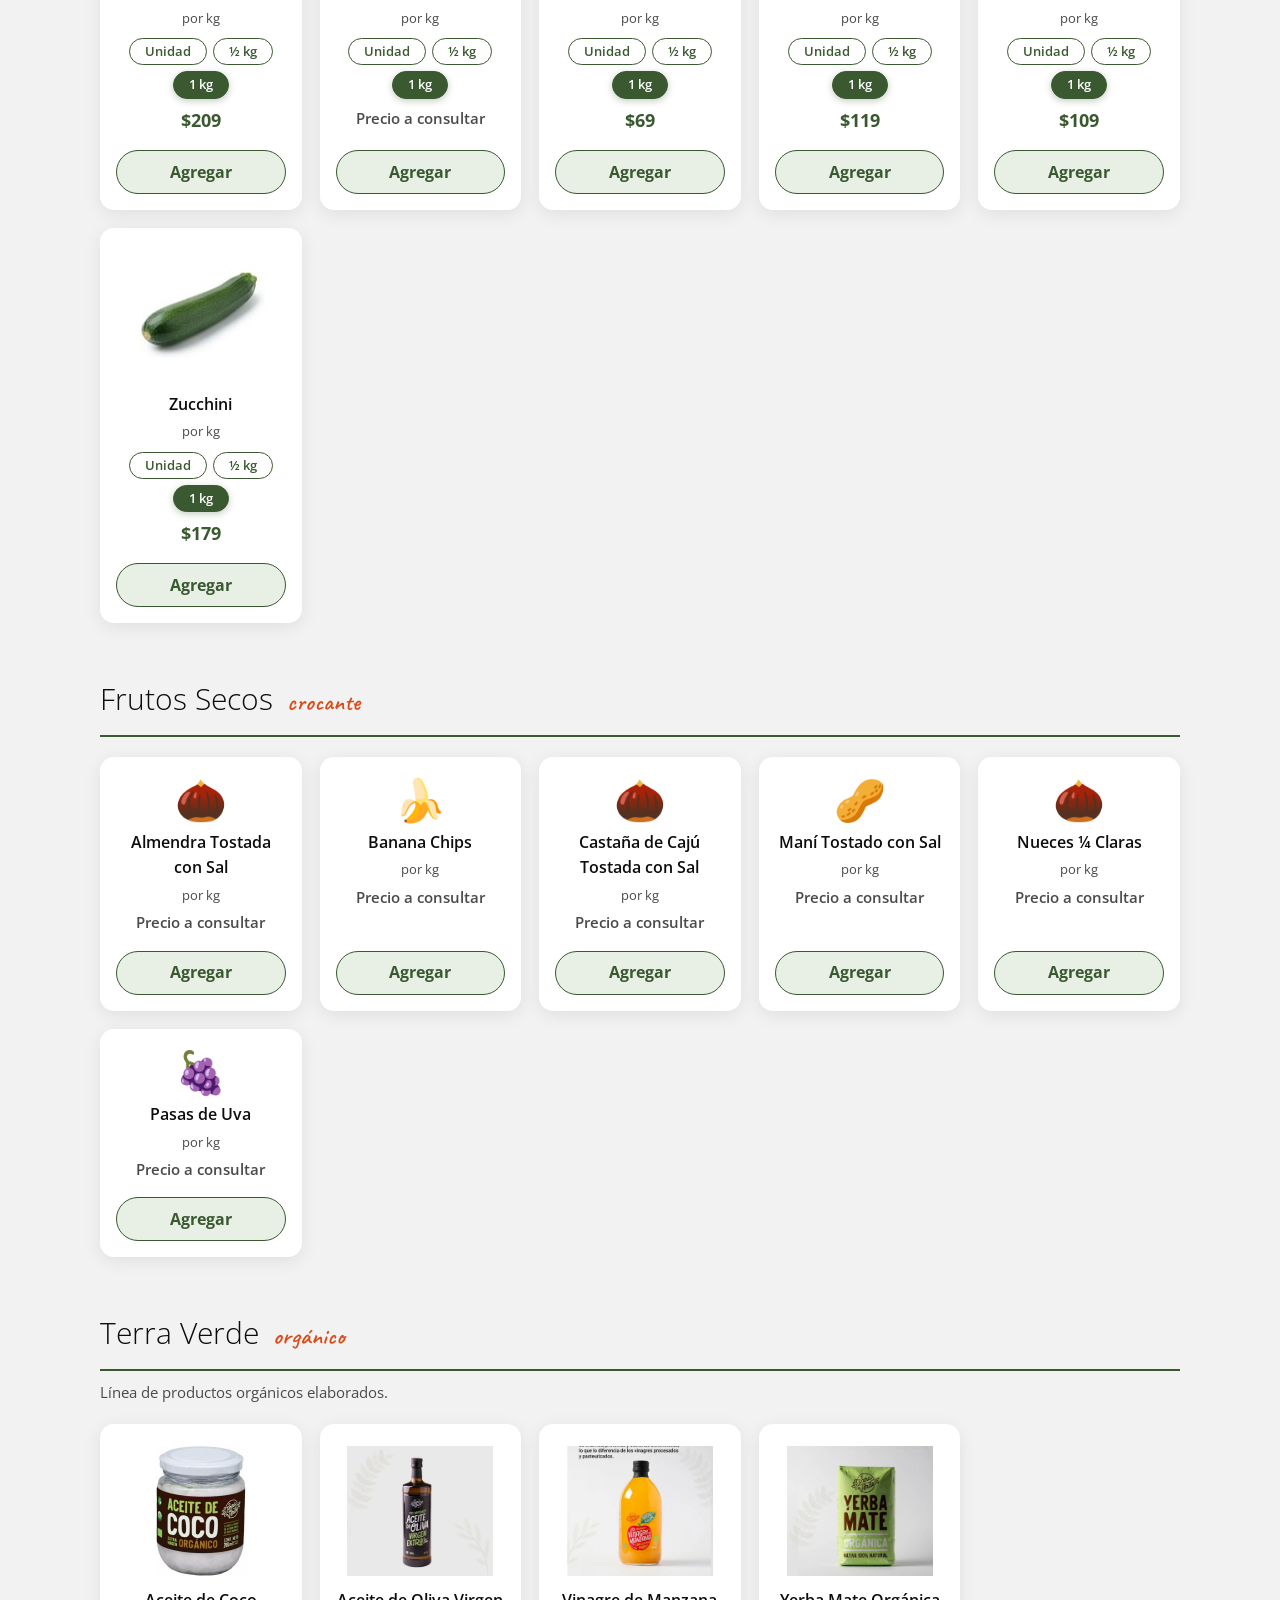
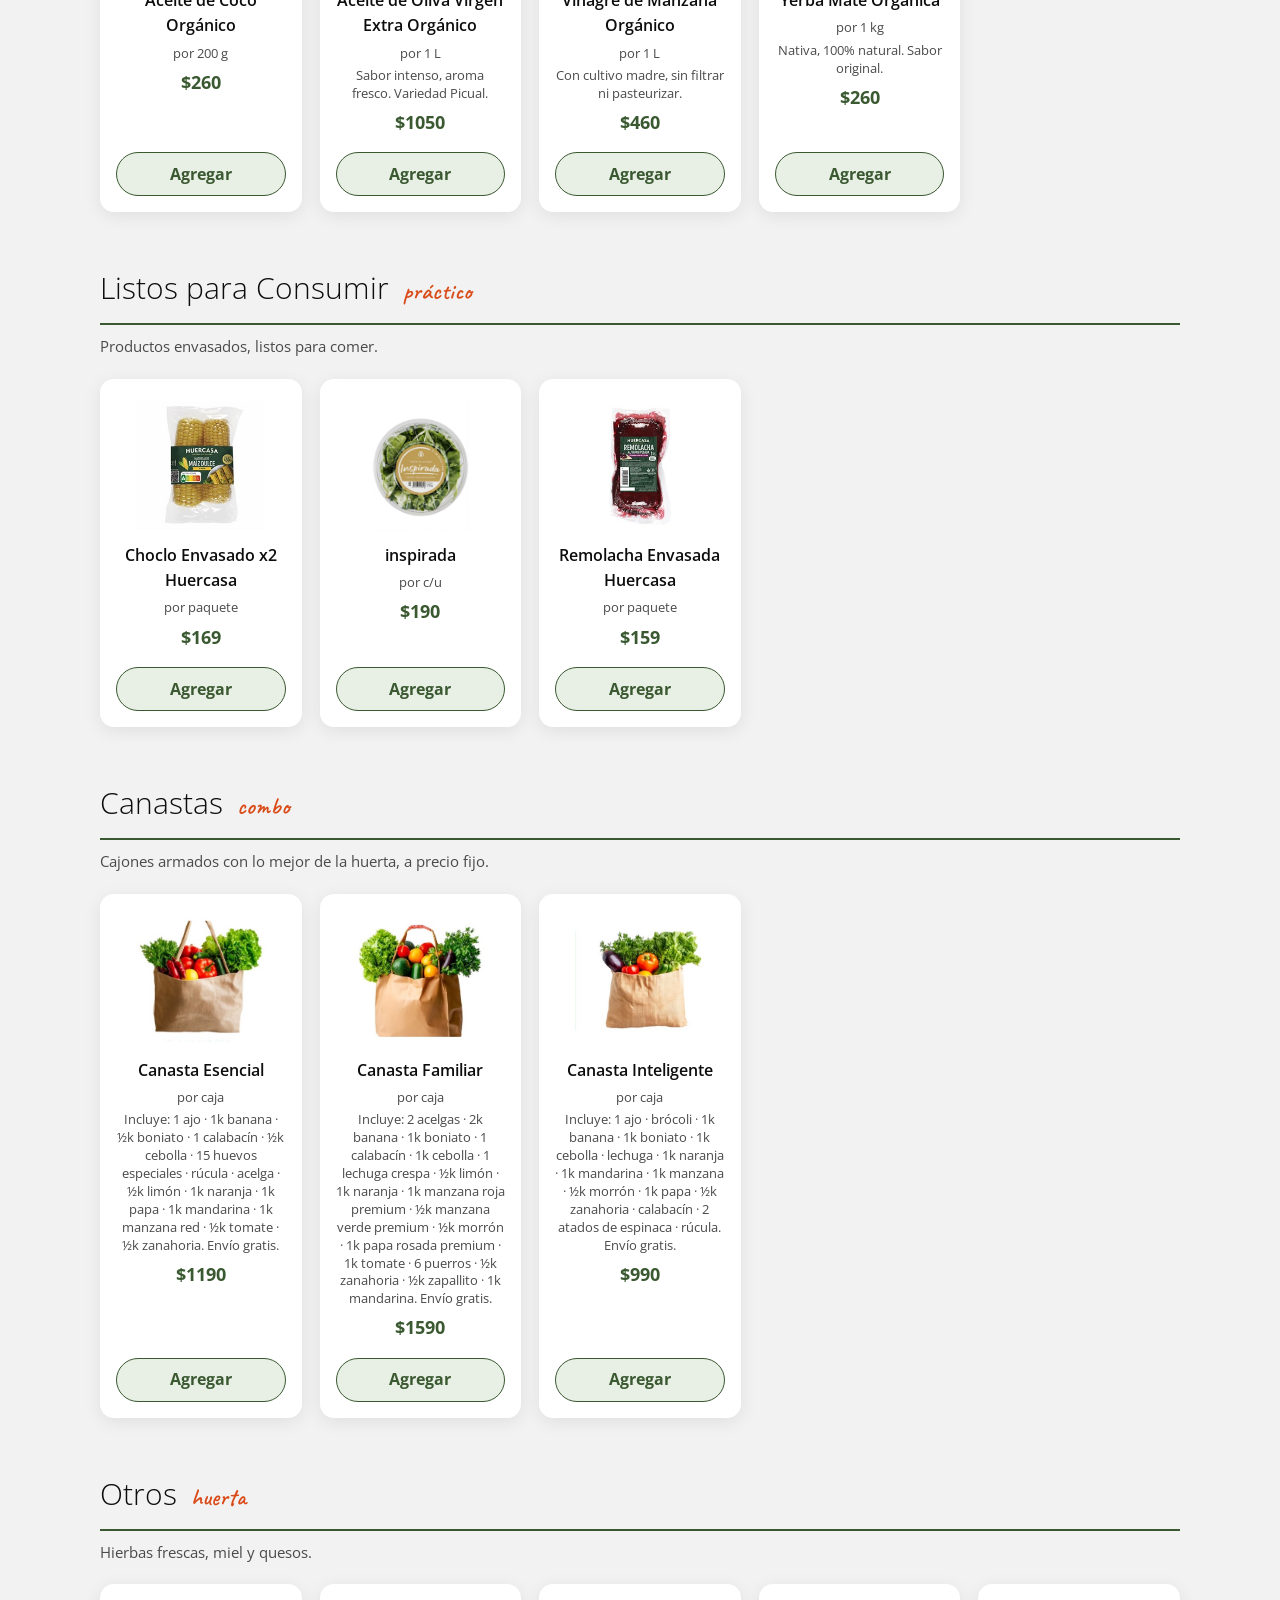
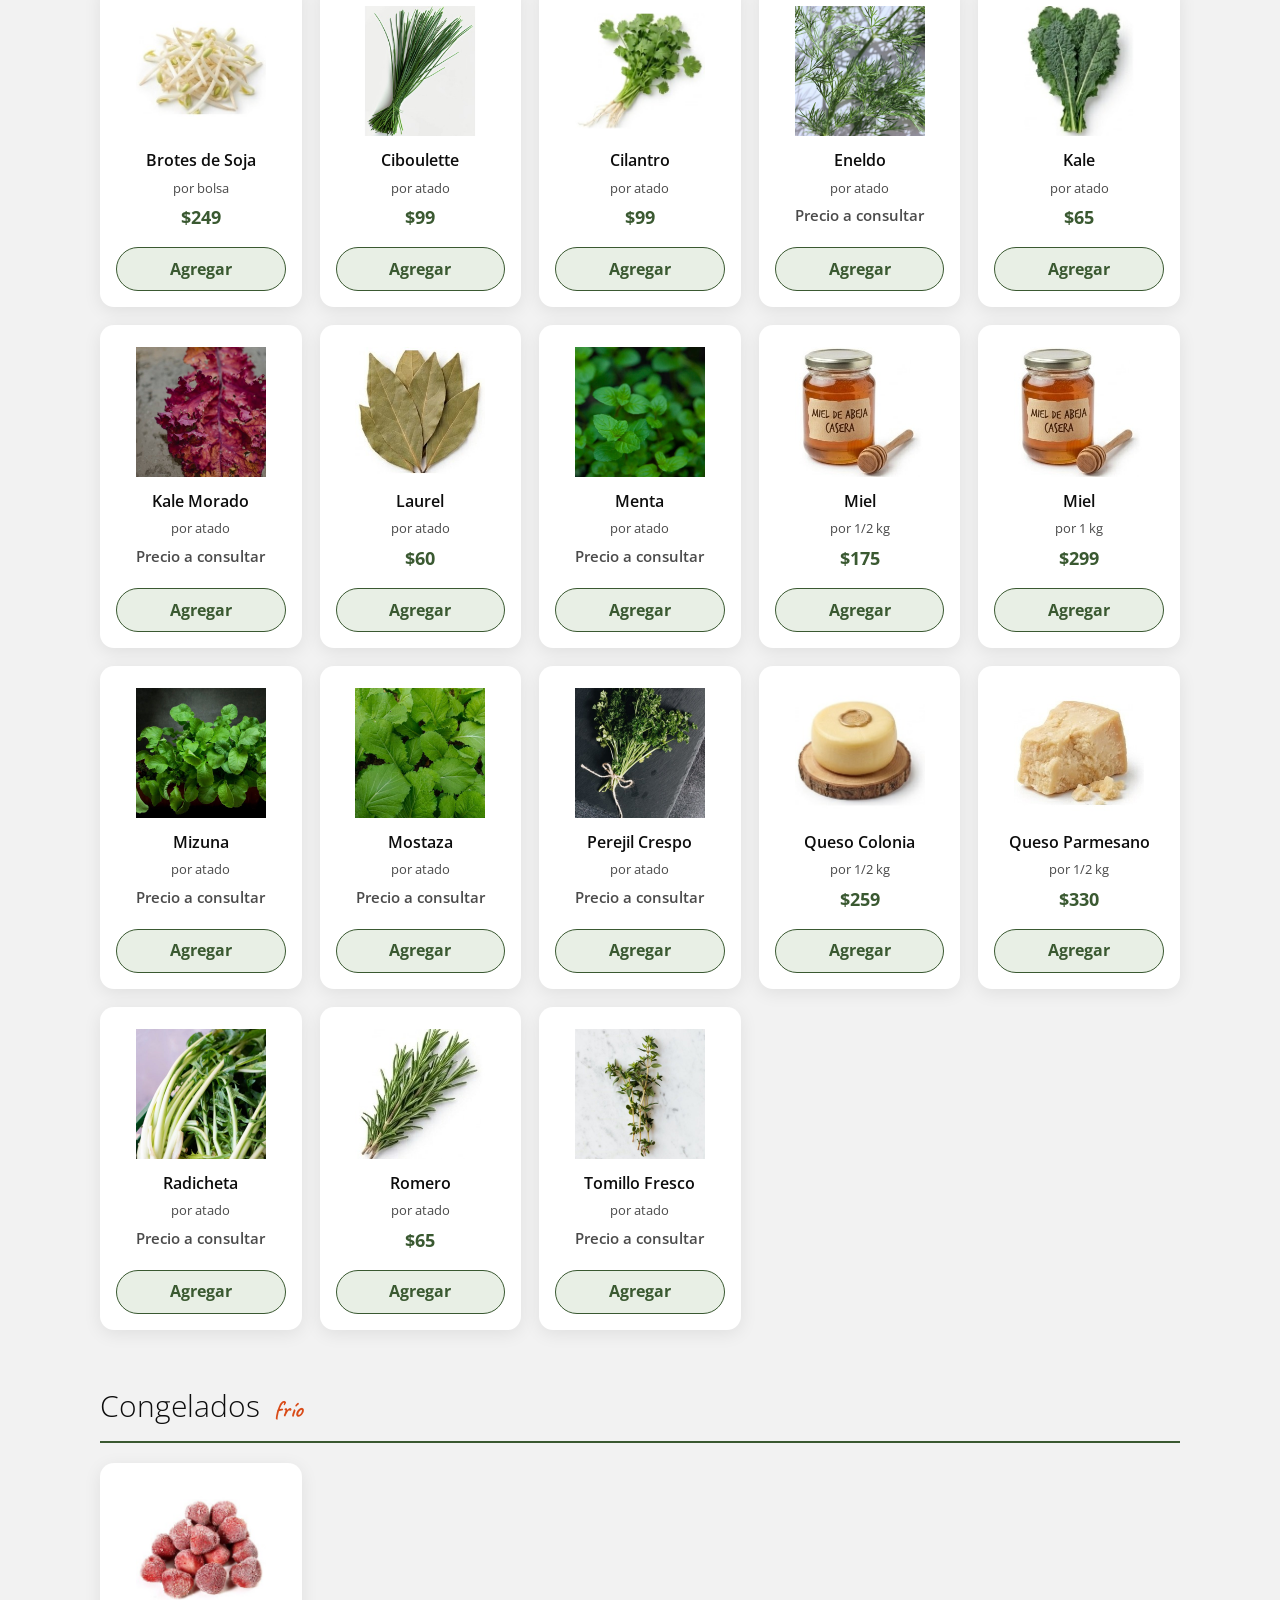
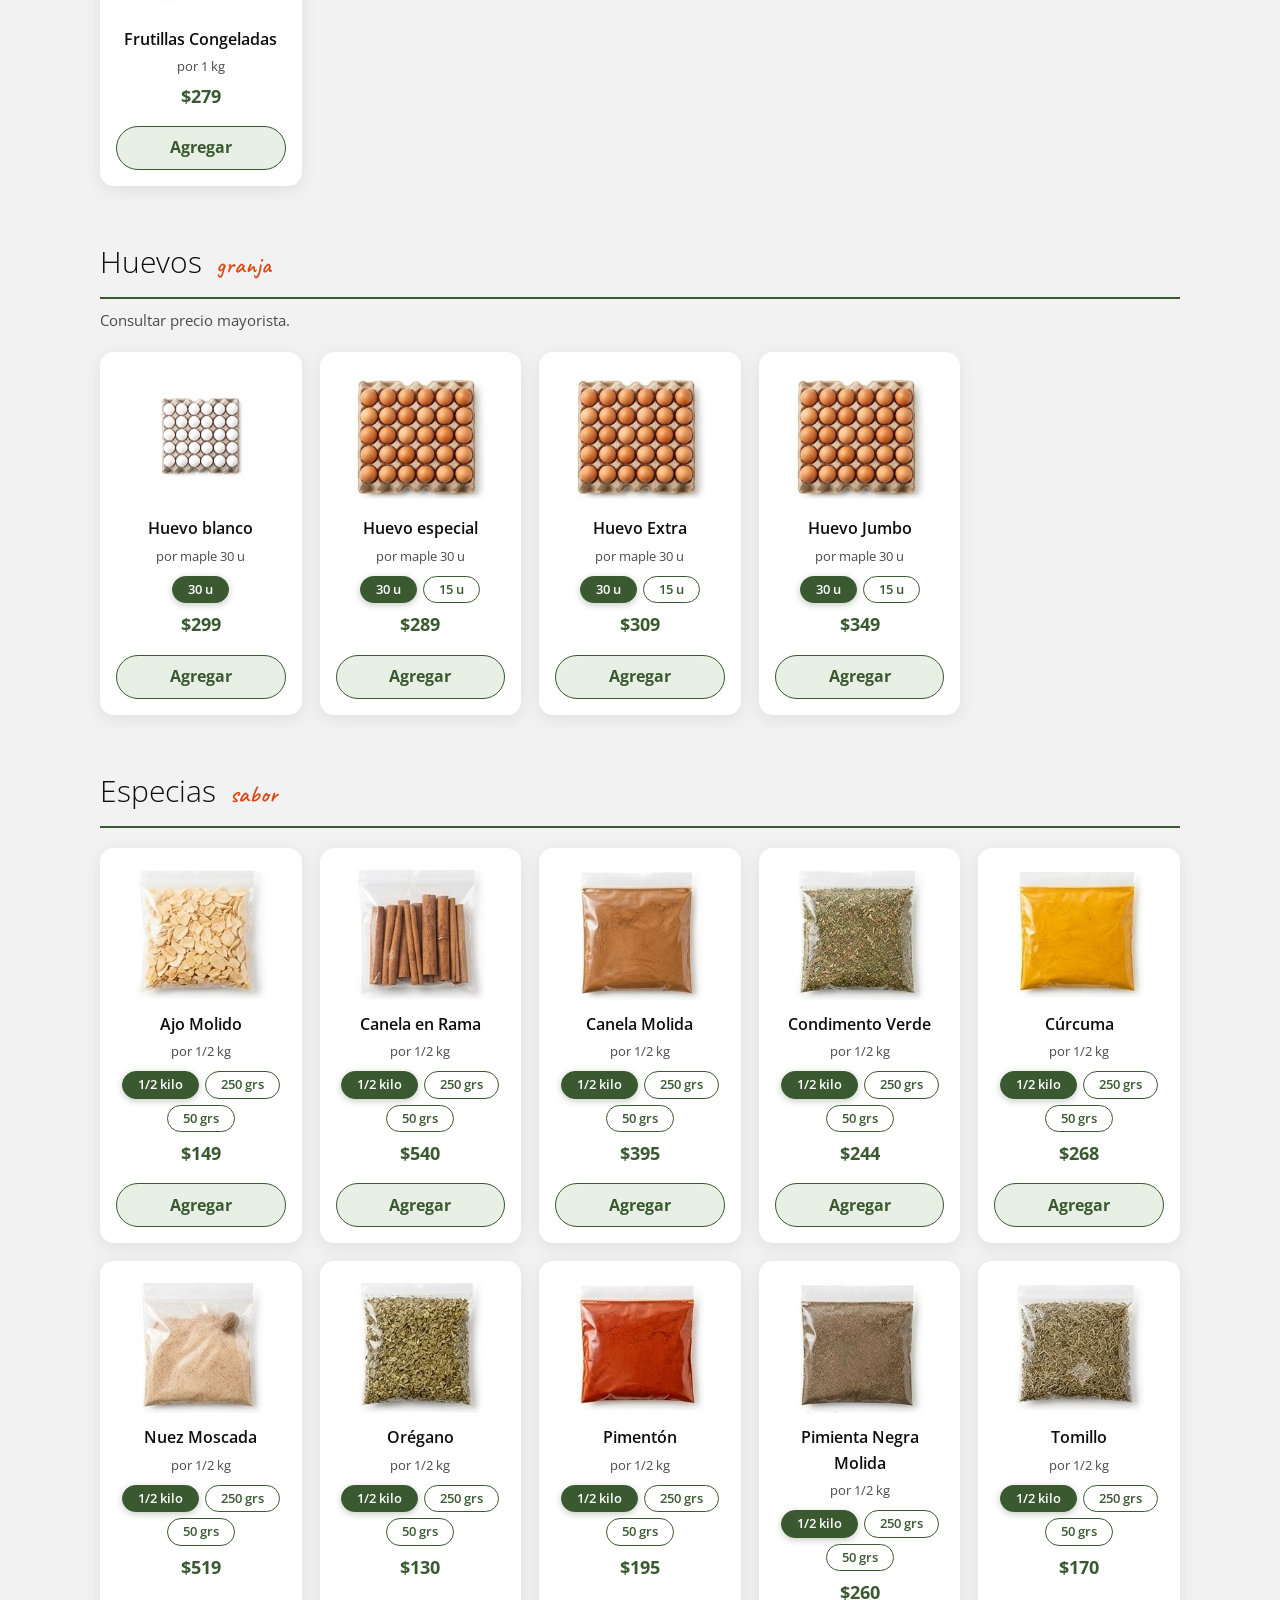
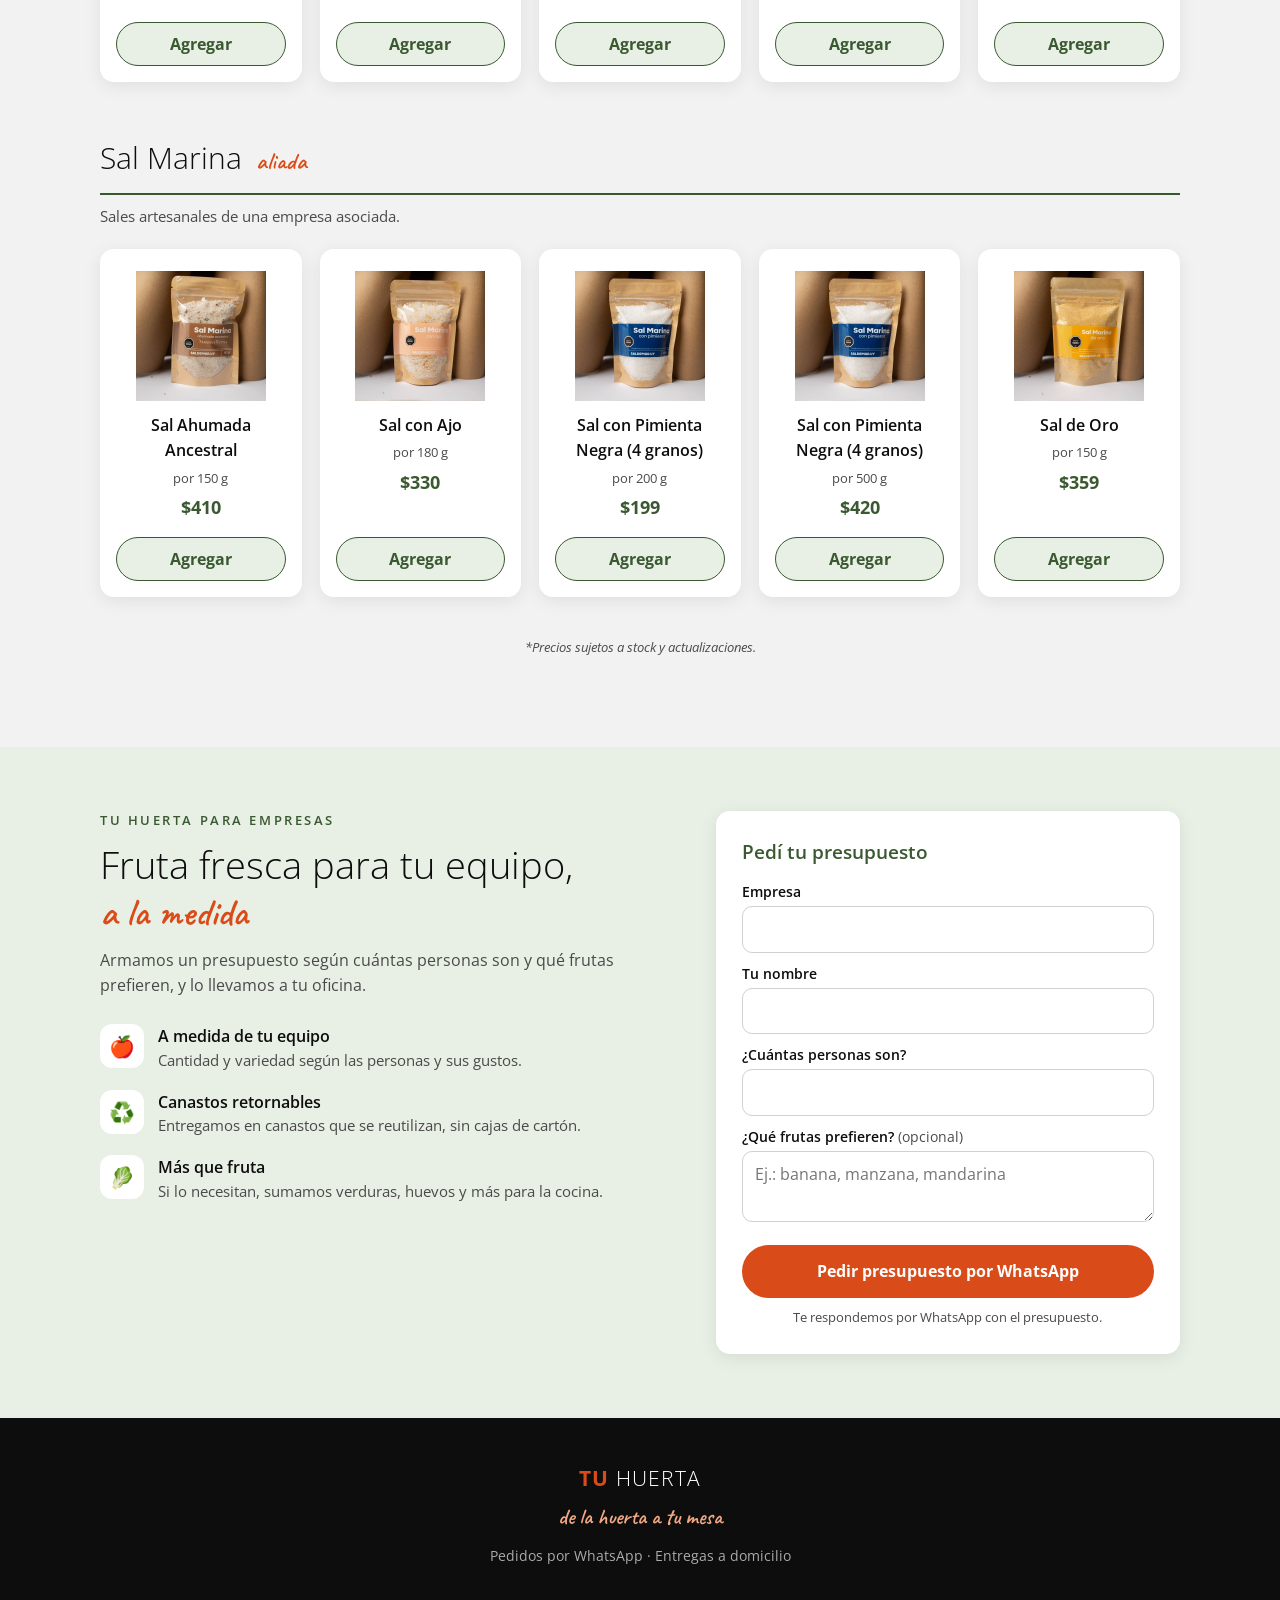
==== commit bcc30998: "Update index.html" ====
--- a/index.html
+++ b/index.html
@@ -63,6 +63,7 @@
     <a href="#ofertas">🏷️ Ofertas</a>
     <a href="#frutas">🍊 Frutas</a>
     <a href="#verduras">🥬 Verduras</a>
+    <a href="#frutos-secos">🥜 Frutos Secos</a>
     <a href="#terra-verde">🌿 Terra Verde</a>
     <a href="#listos-consumir">🍽️ Listos para Consumir</a>
     <a href="#canastas">🧺 Canastas</a>
@@ -90,6 +91,11 @@
   <section id="verduras" class="cat-section" aria-labelledby="verduras-title">
     <h2 id="verduras-title" class="cat-title">Verduras <span class="hand cat-hand" aria-hidden="true">natural</span></h2>
     <ul class="product-grid" data-cat="verduras"></ul>
+  </section>
+
+  <section id="frutos-secos" class="cat-section" aria-labelledby="frutos-secos-title">
+    <h2 id="frutos-secos-title" class="cat-title">Frutos Secos <span class="hand cat-hand" aria-hidden="true">crocante</span></h2>
+    <ul class="product-grid" data-cat="frutos-secos"></ul>
   </section>
 
   <section id="terra-verde" class="cat-section" aria-labelledby="terra-verde-title">
@@ -286,7 +292,7 @@
   </div>
 </div>
 
-<script src="products-data.js?v=30"></script>
+<script src="products-data.js?v=31"></script>
 <script src="script.js?v=23"></script>
 </body>
 </html>
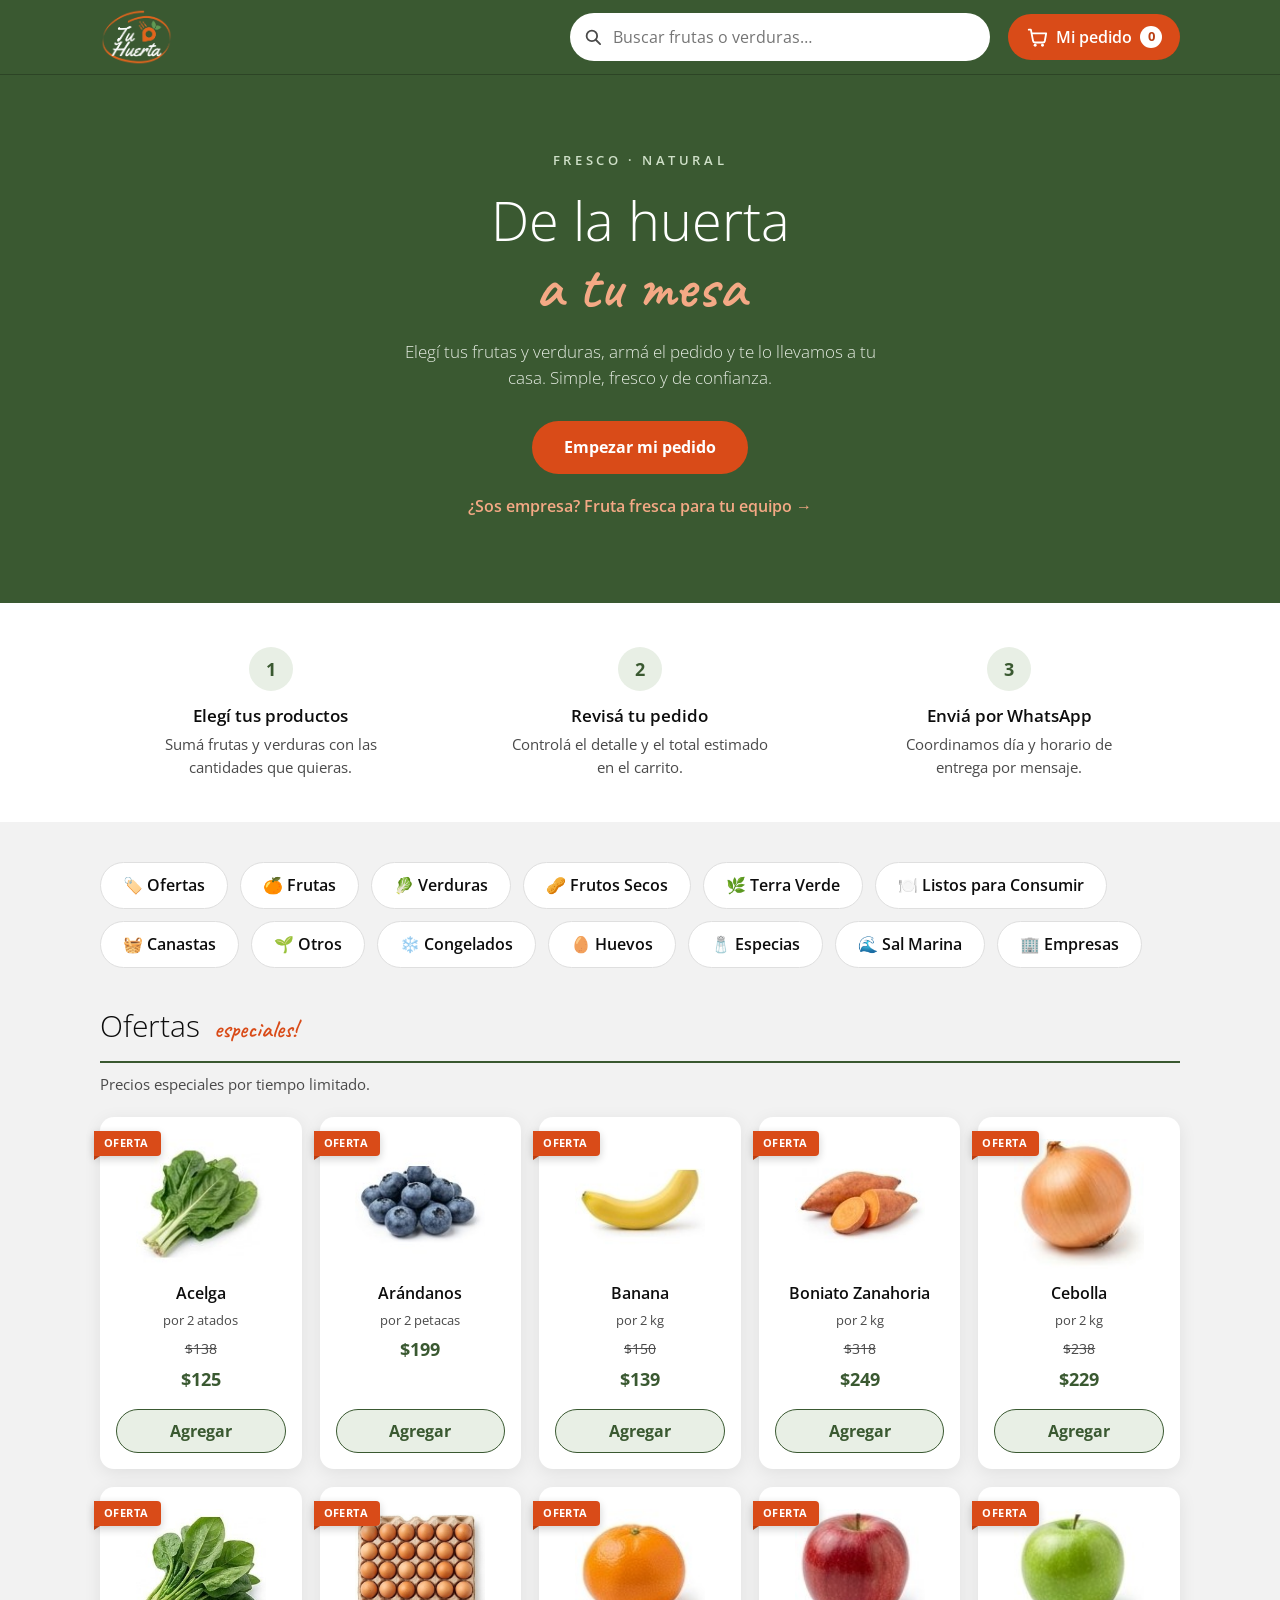
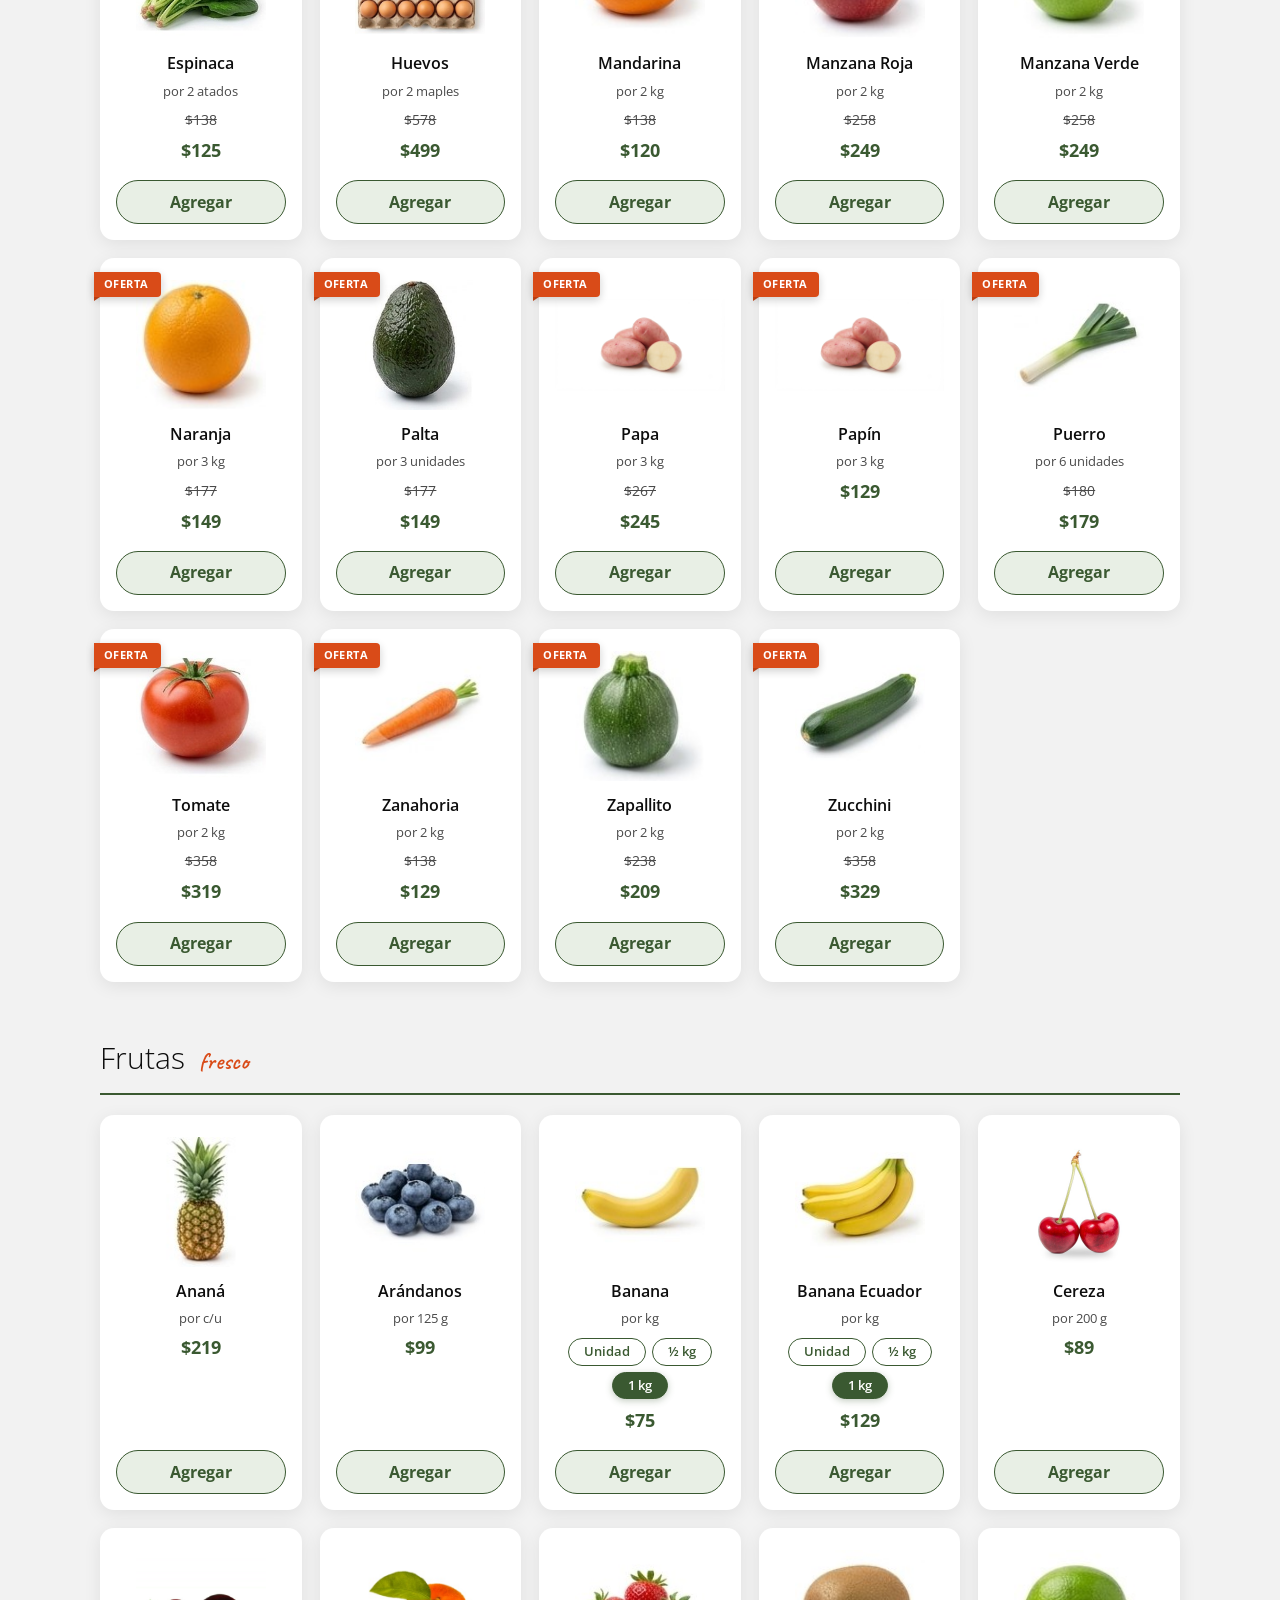
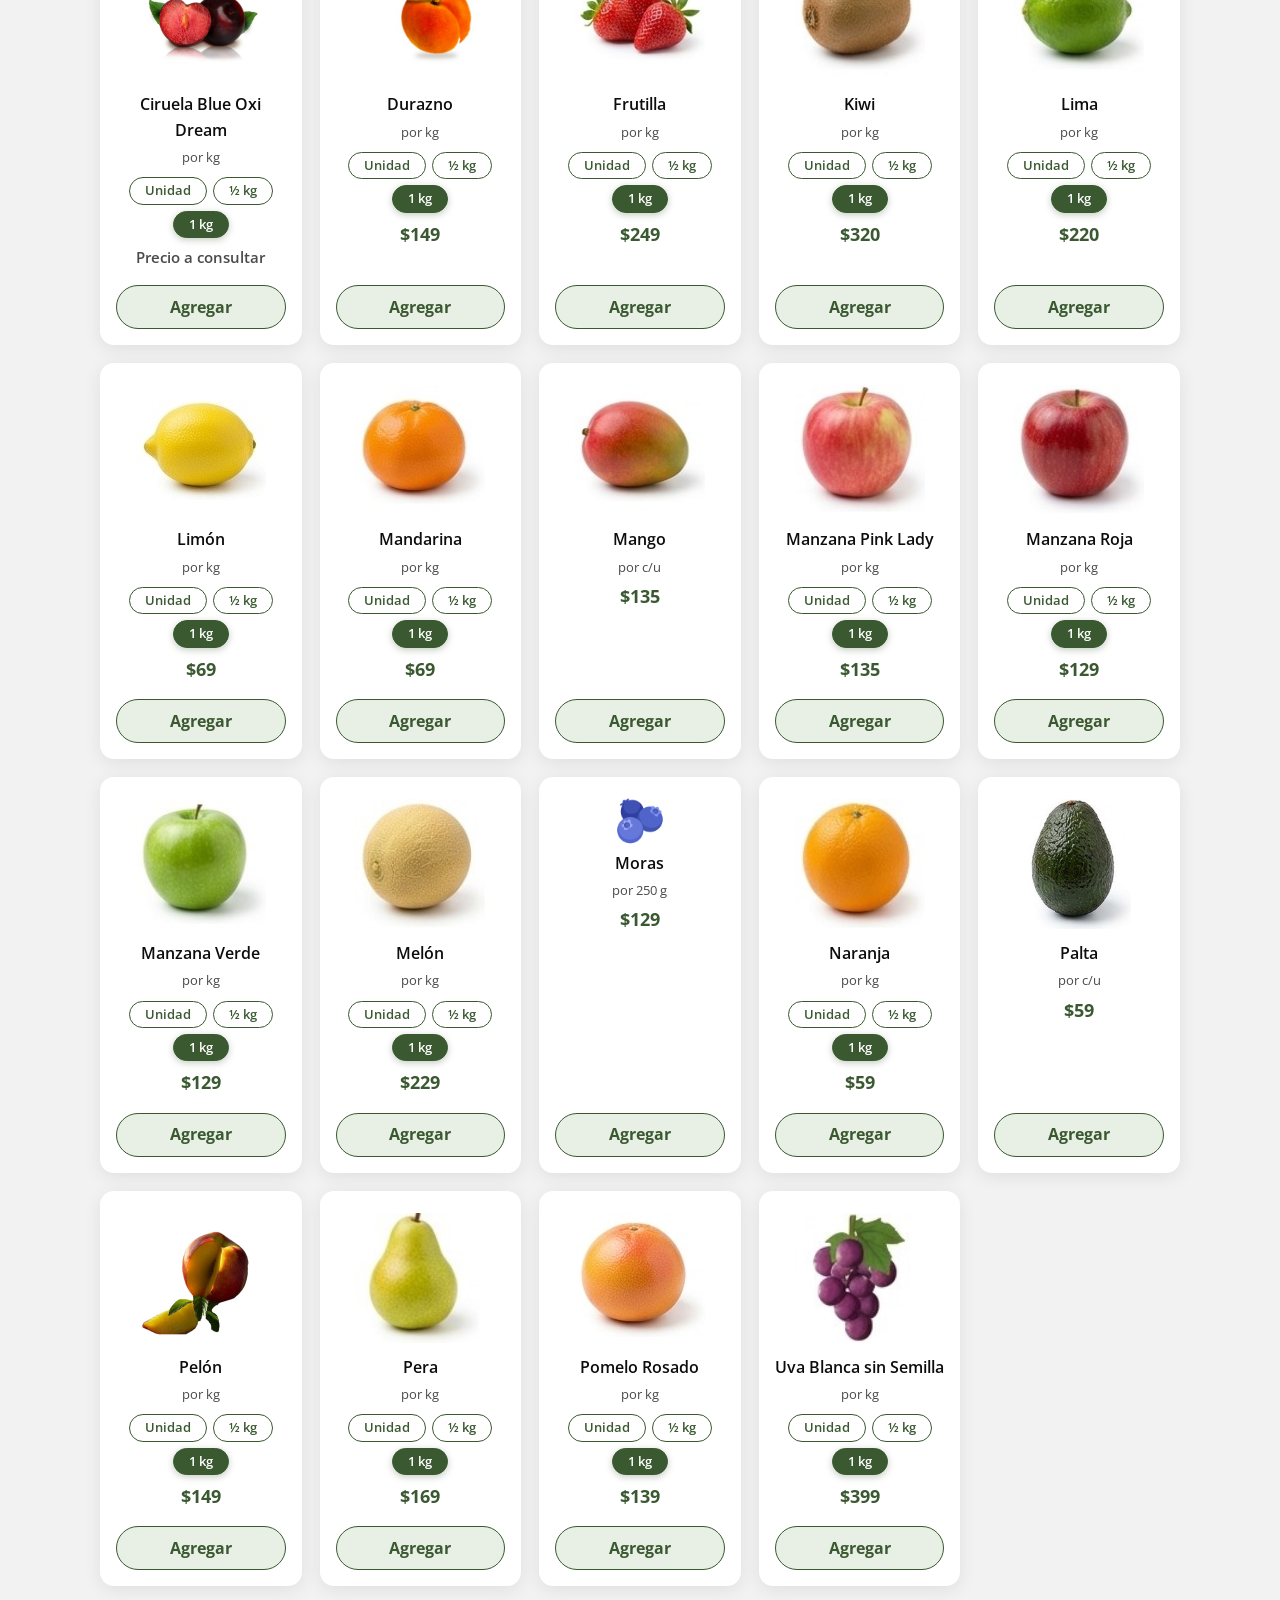
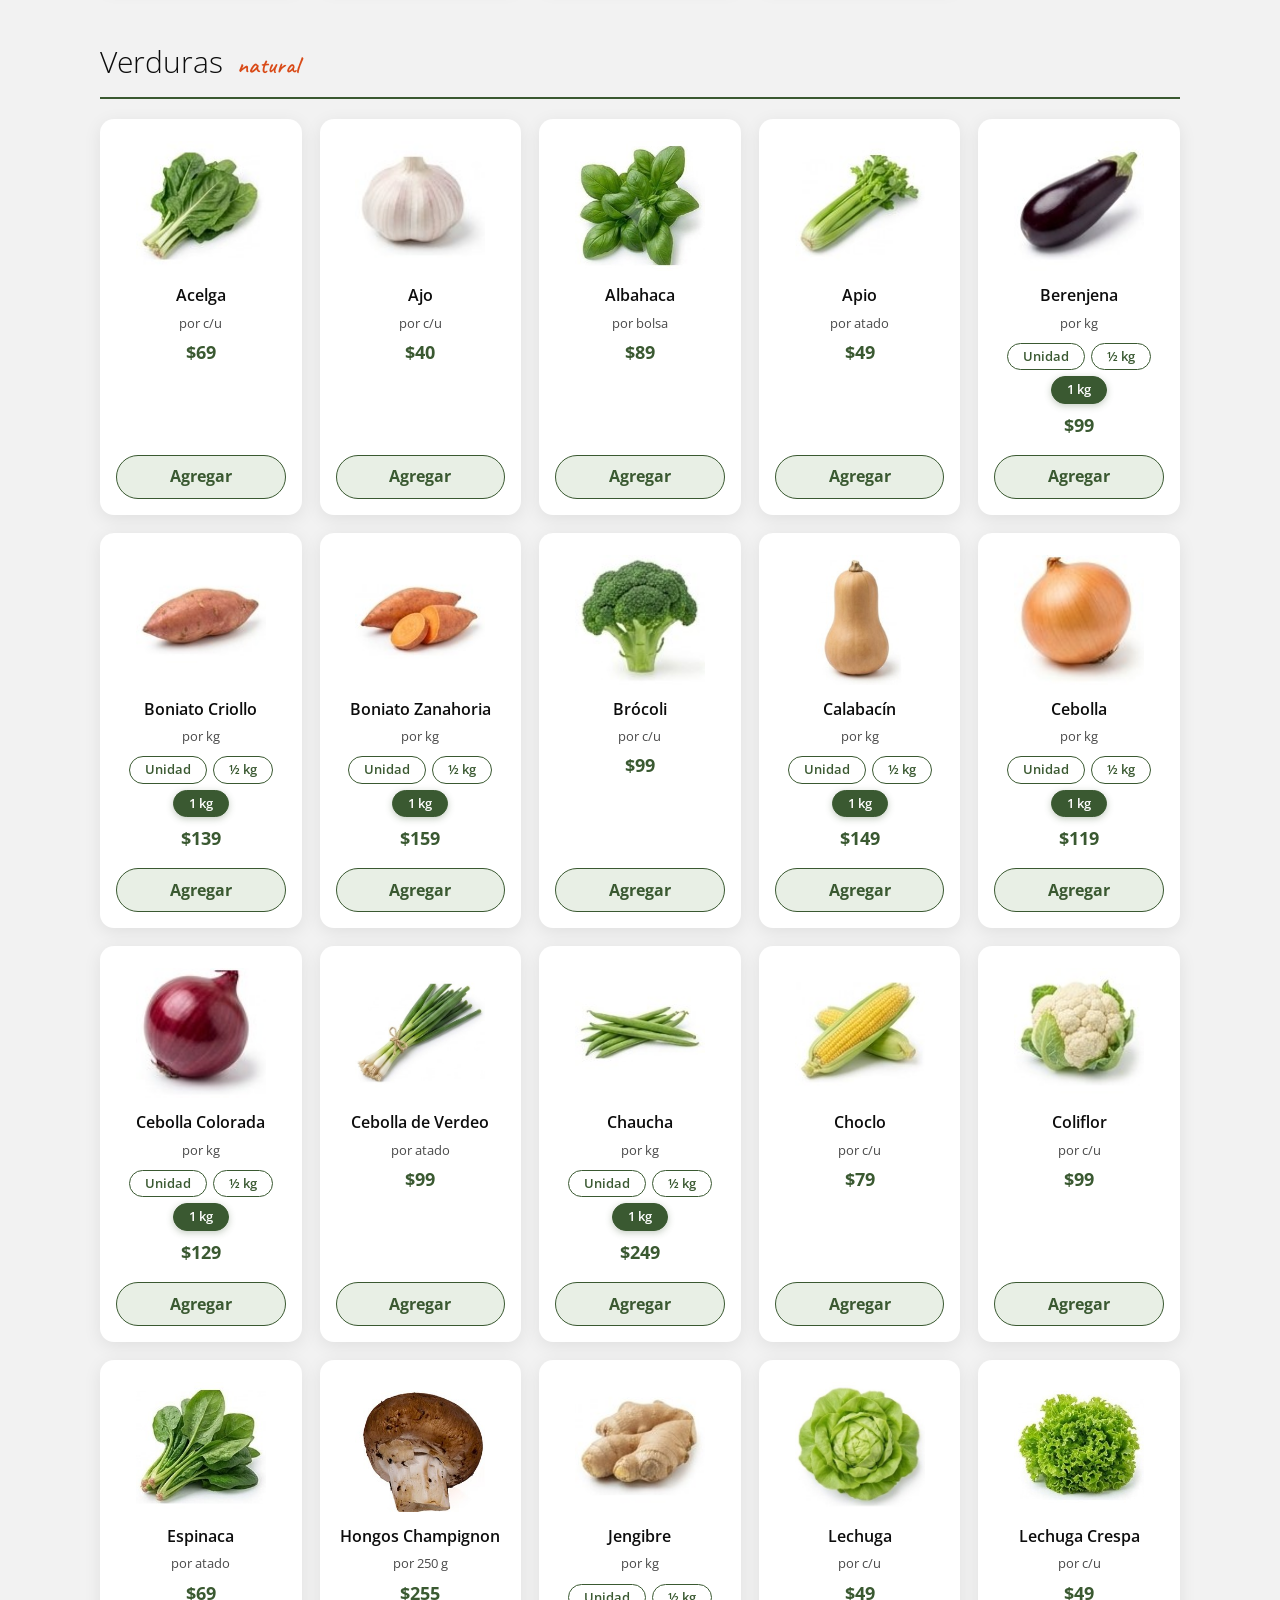
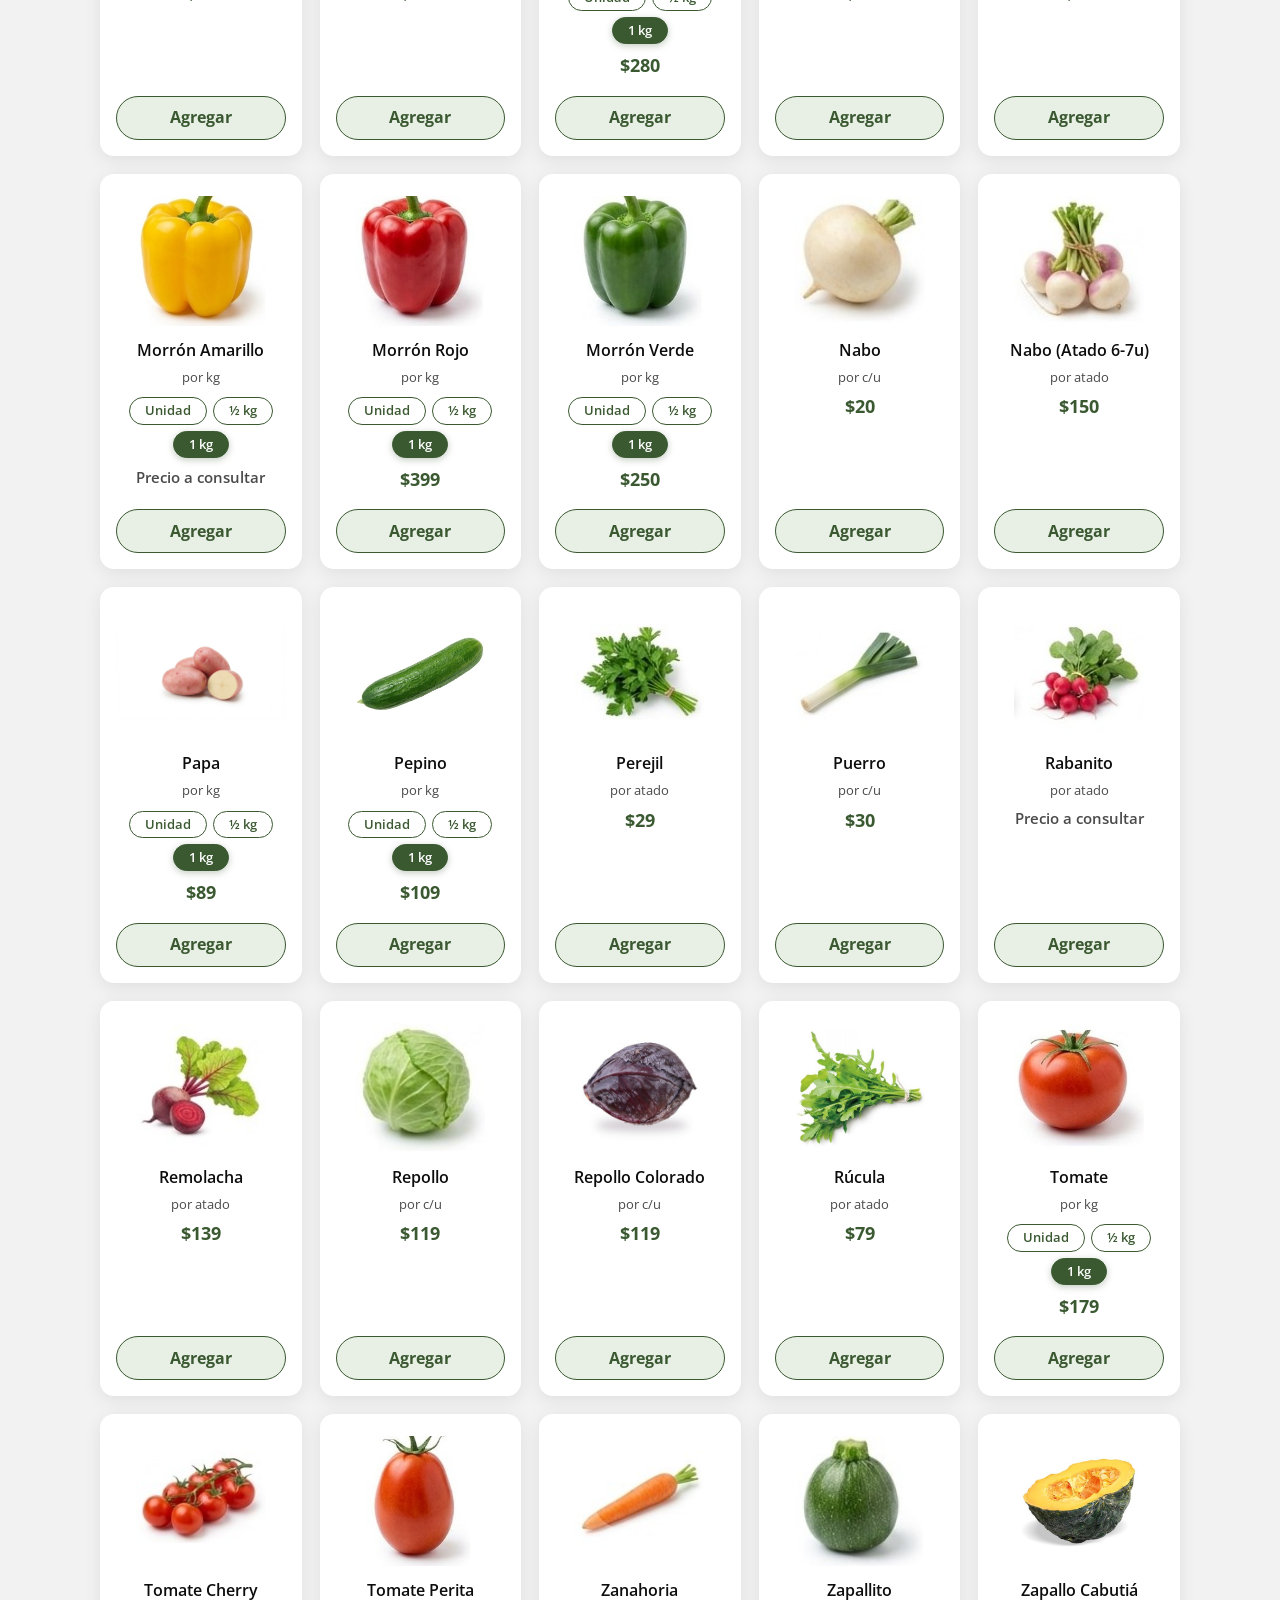
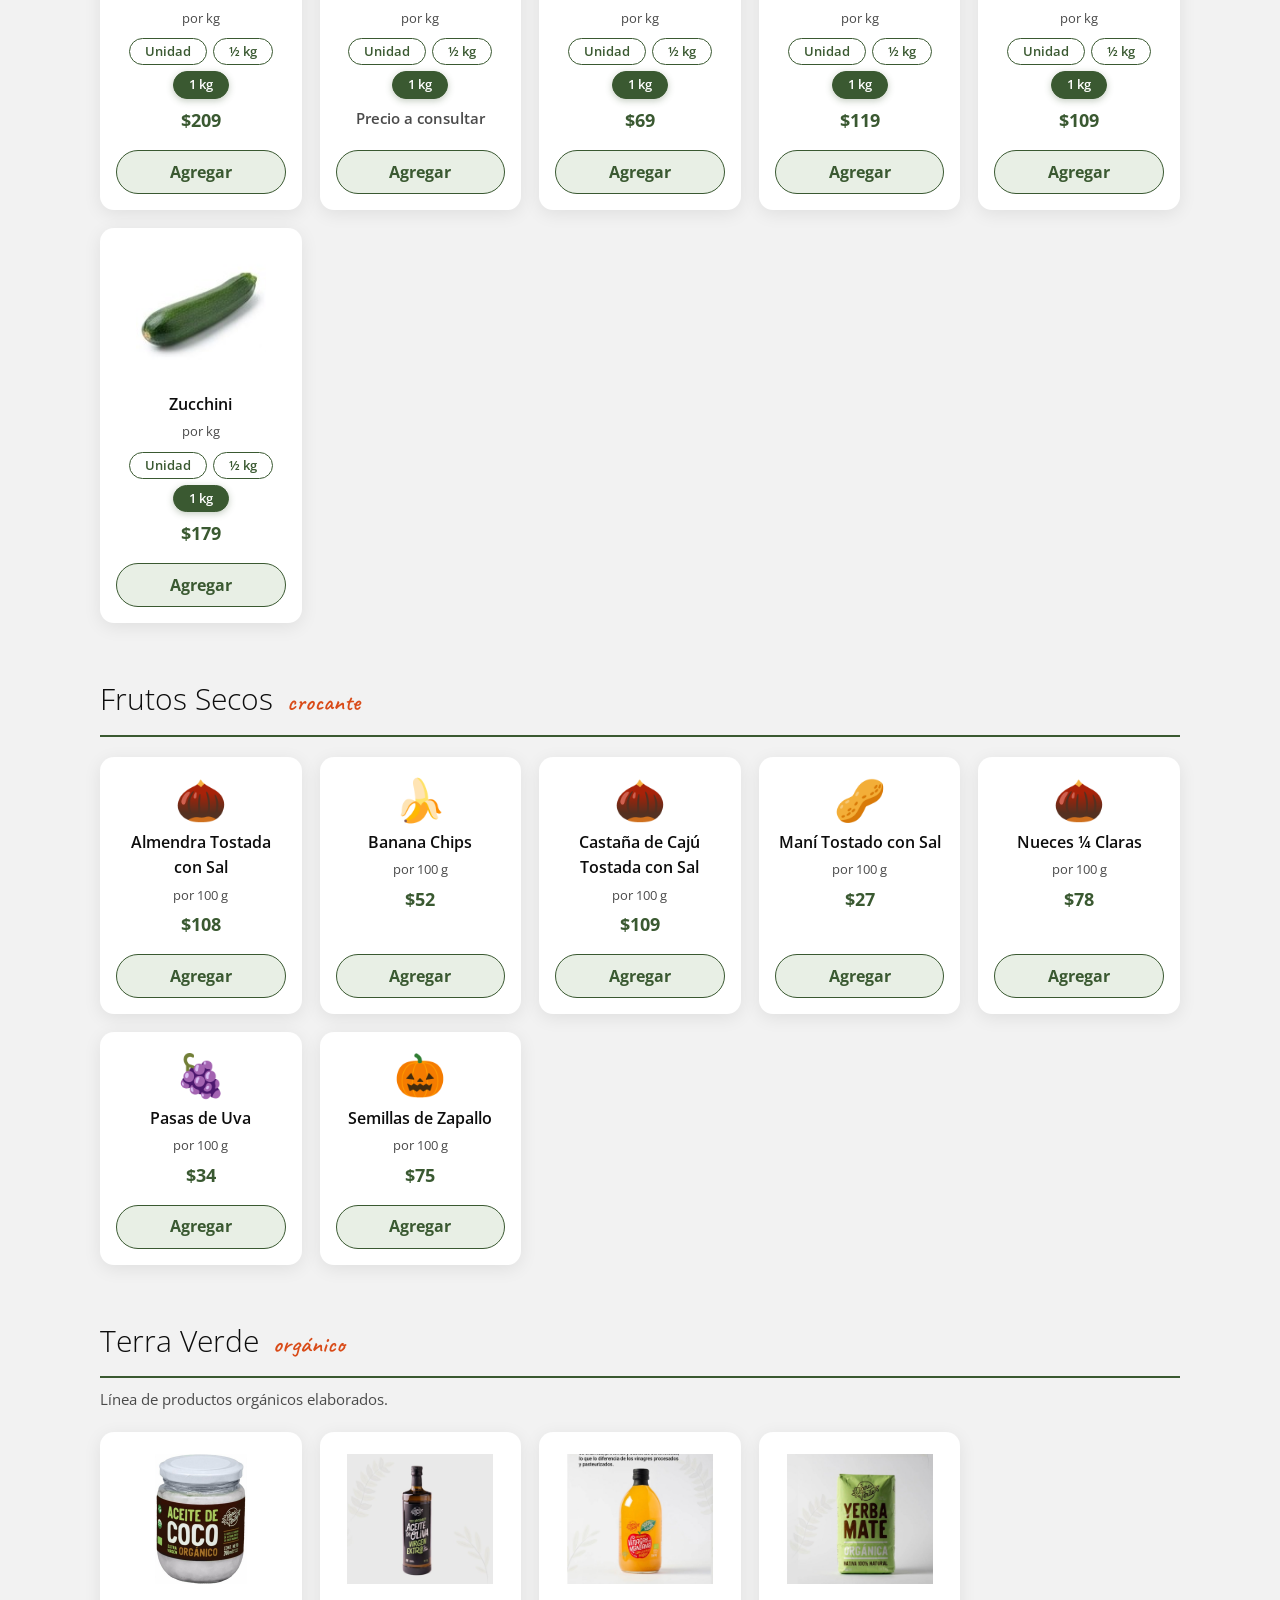
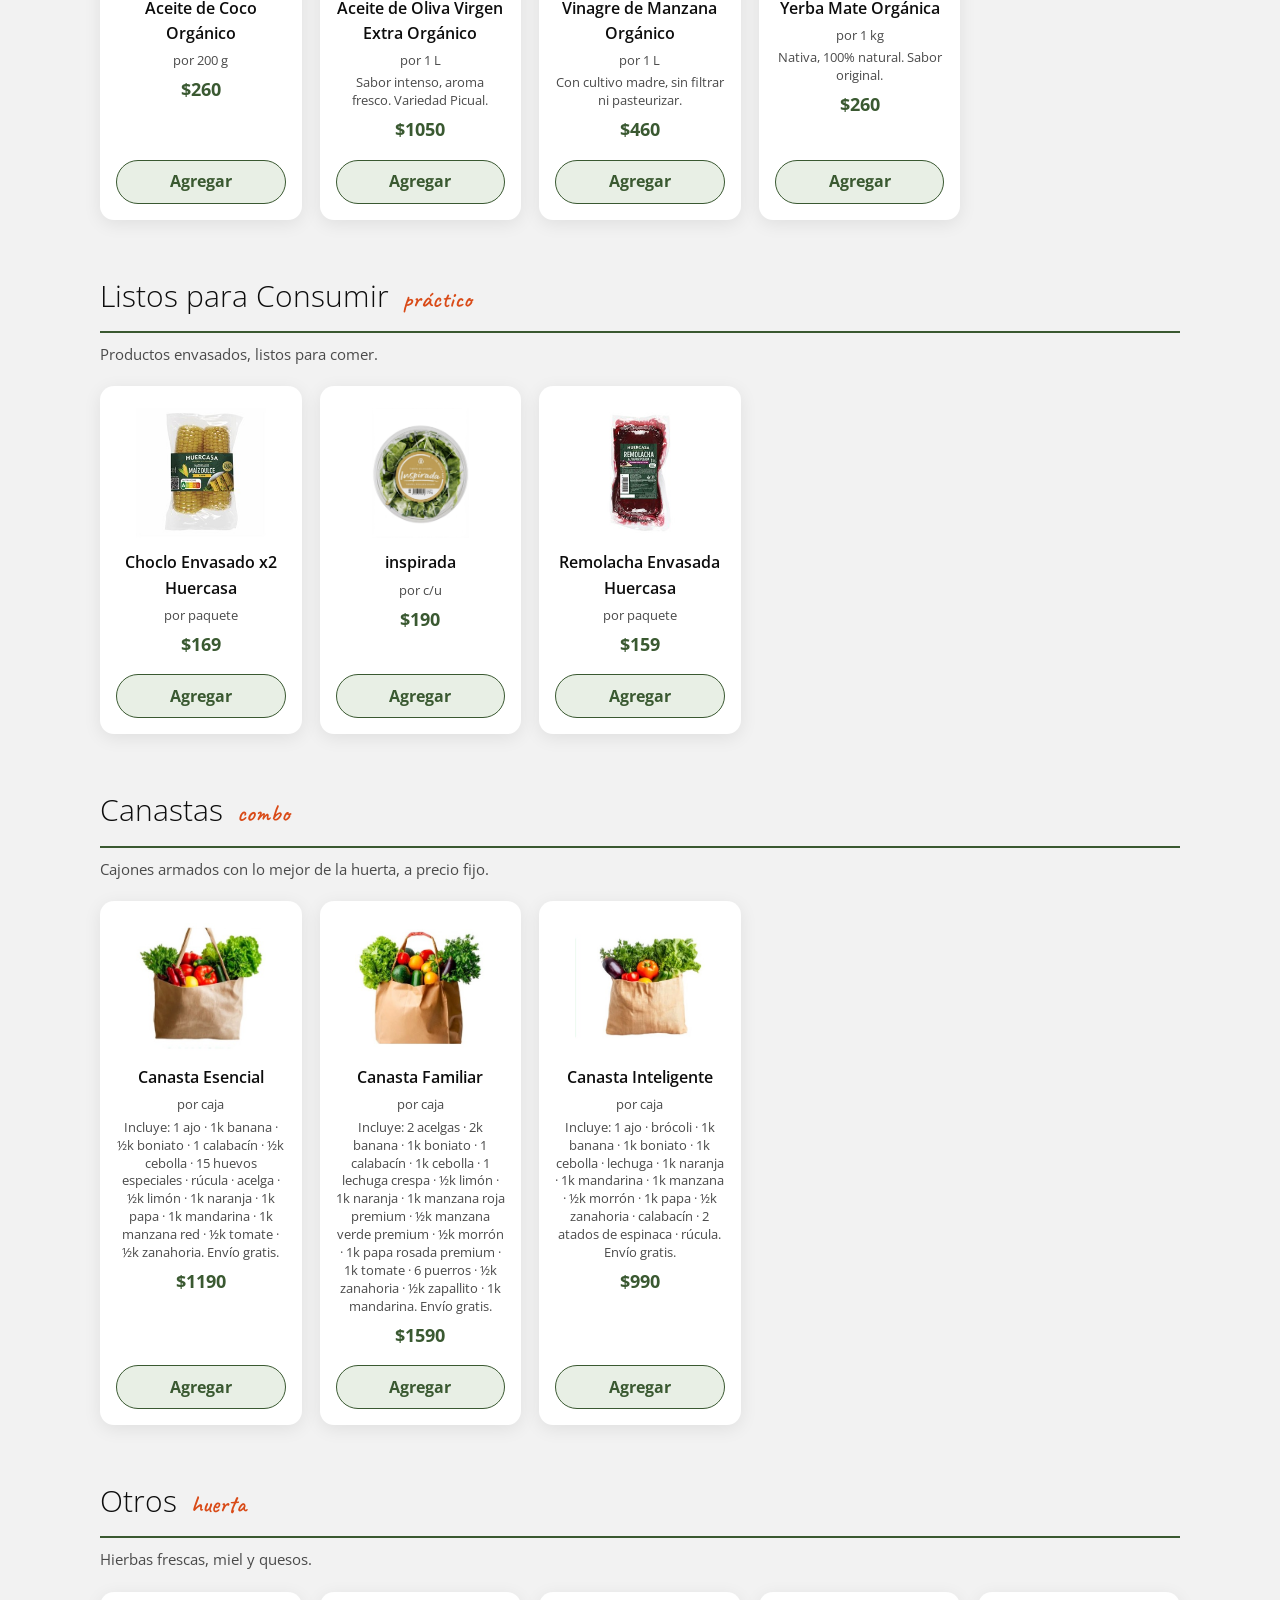
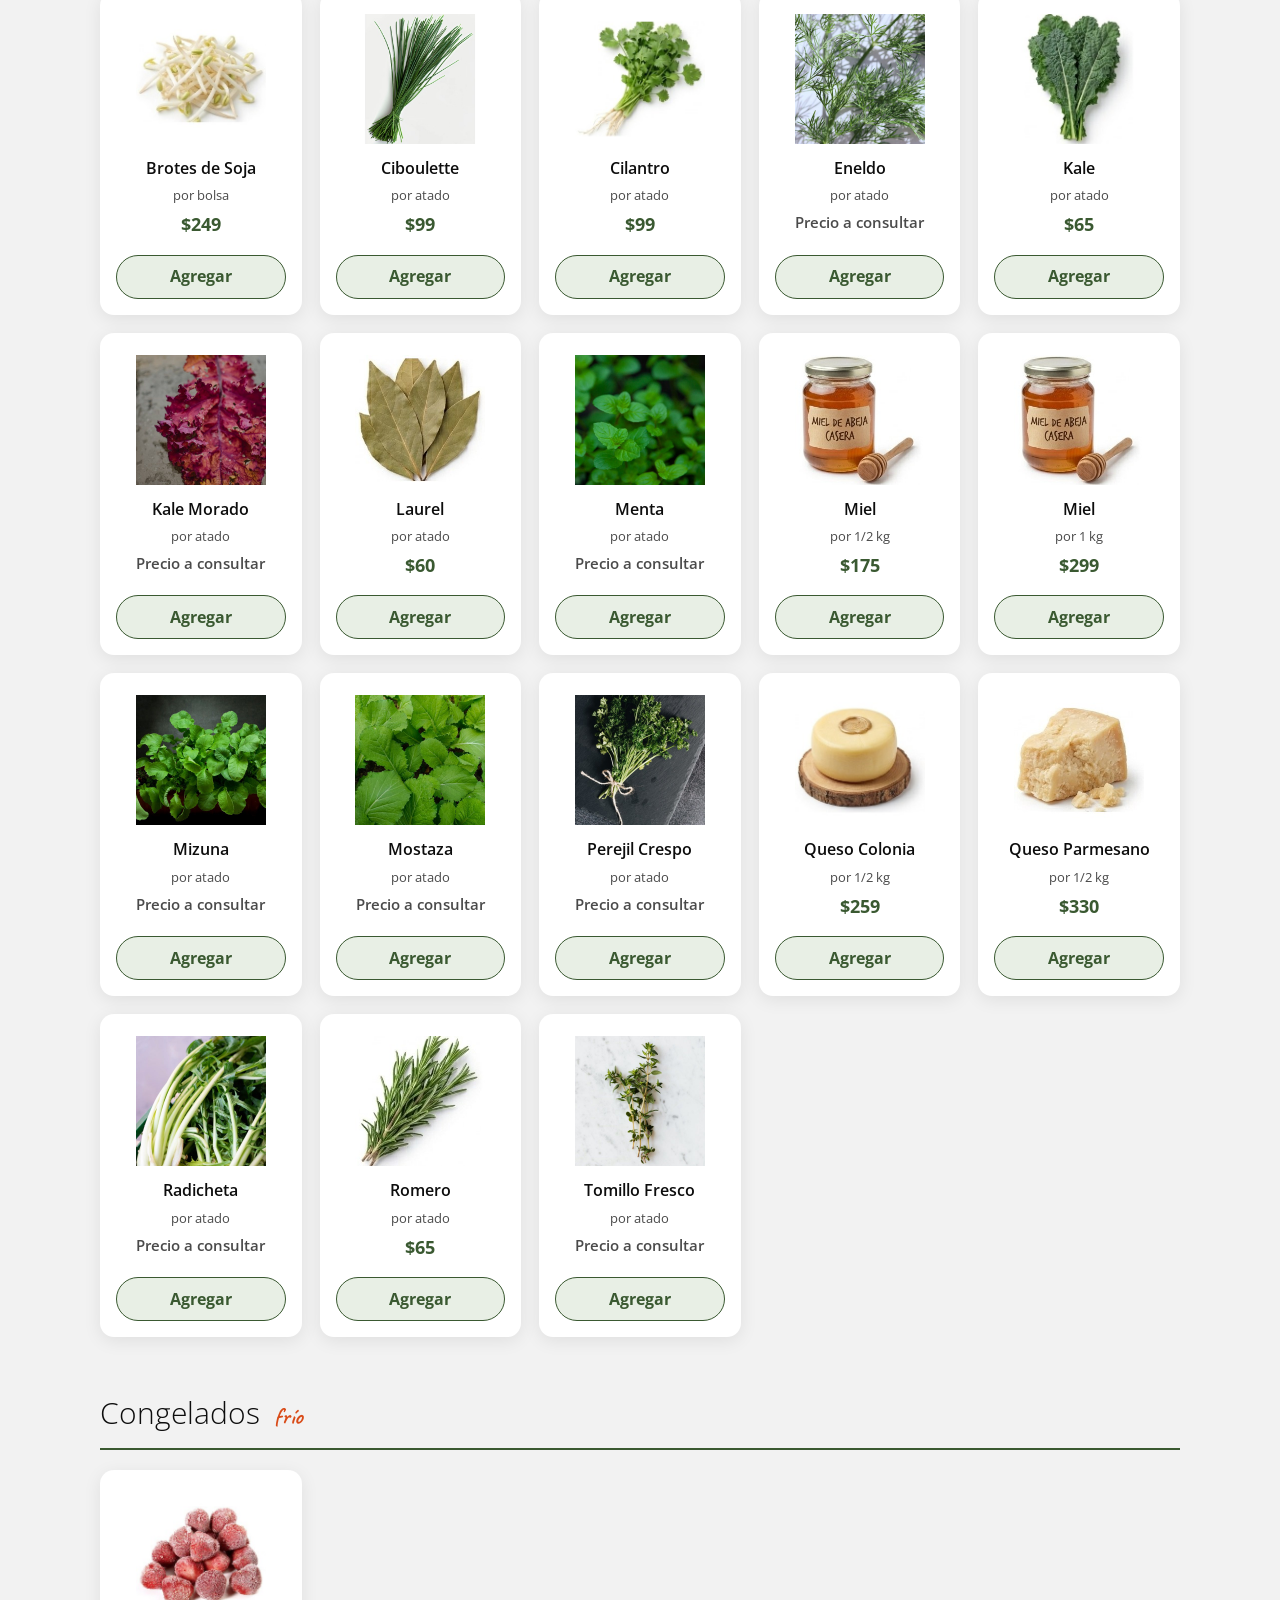
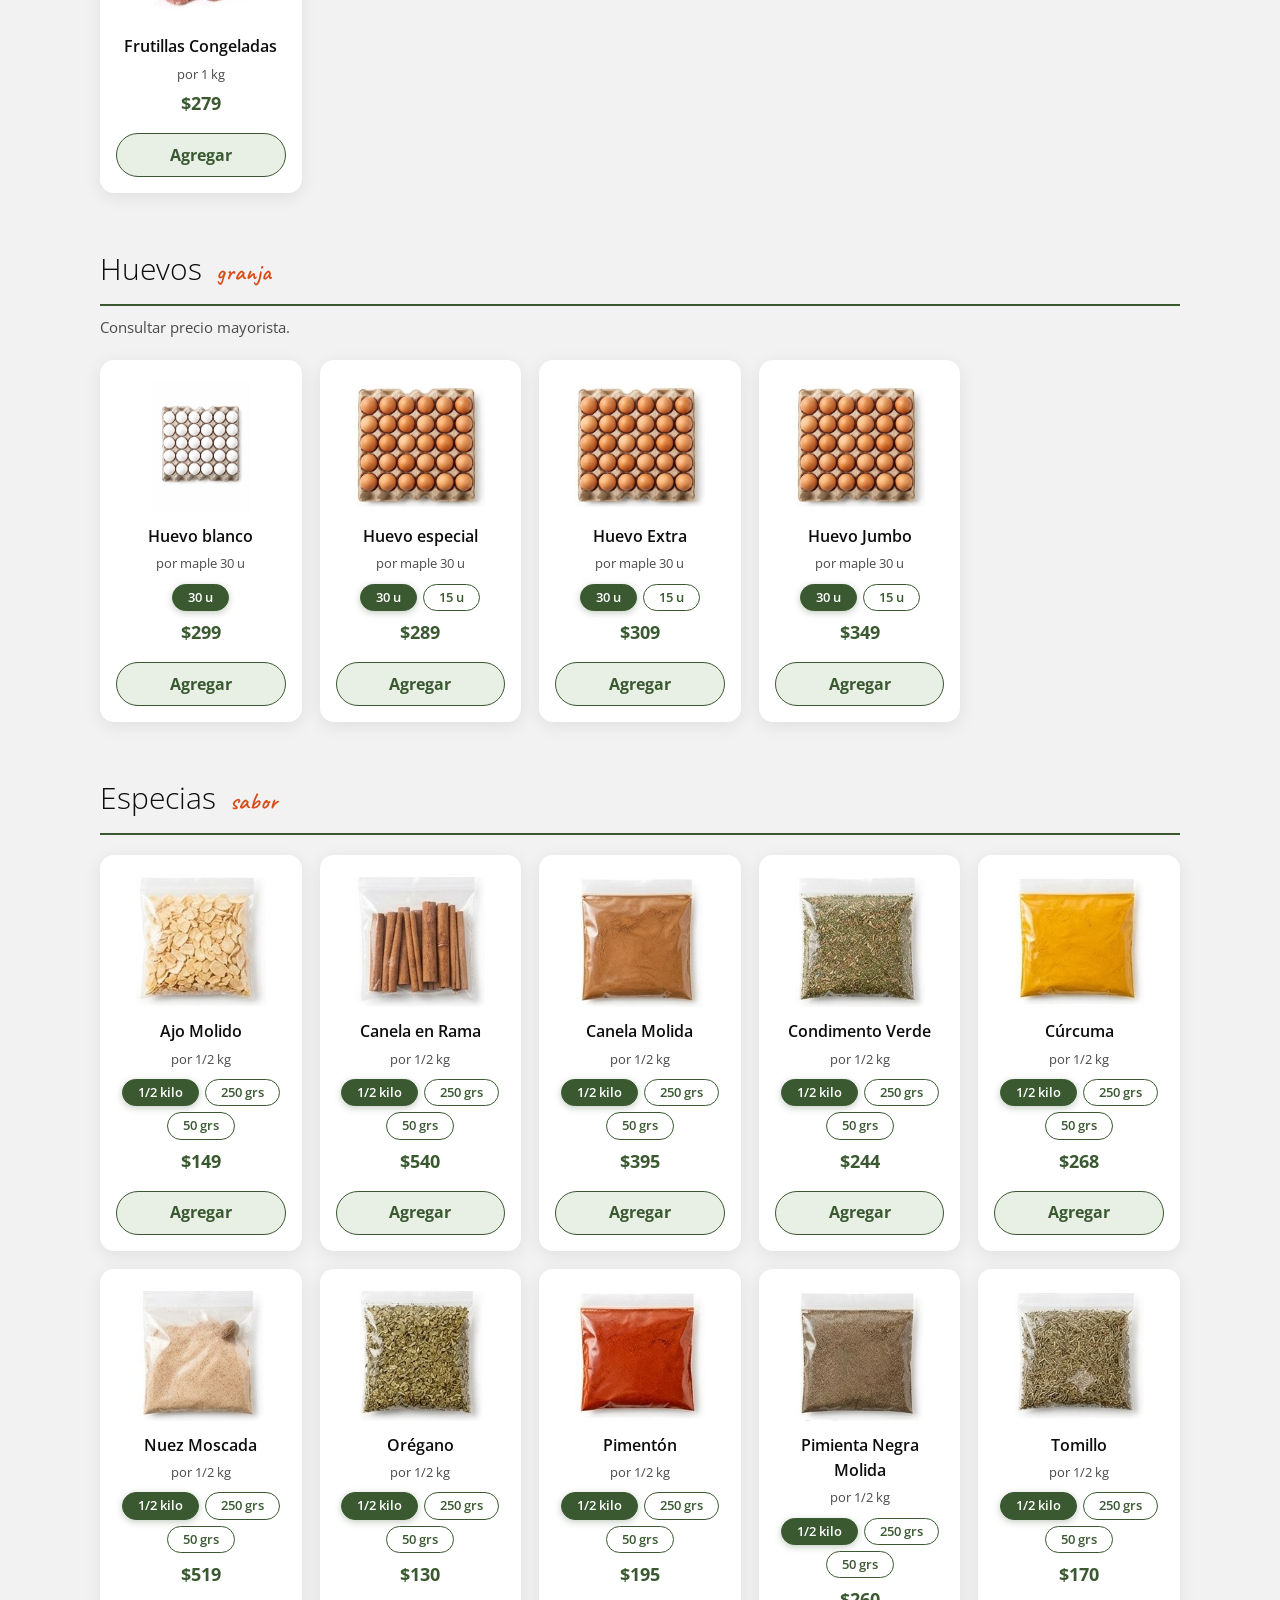
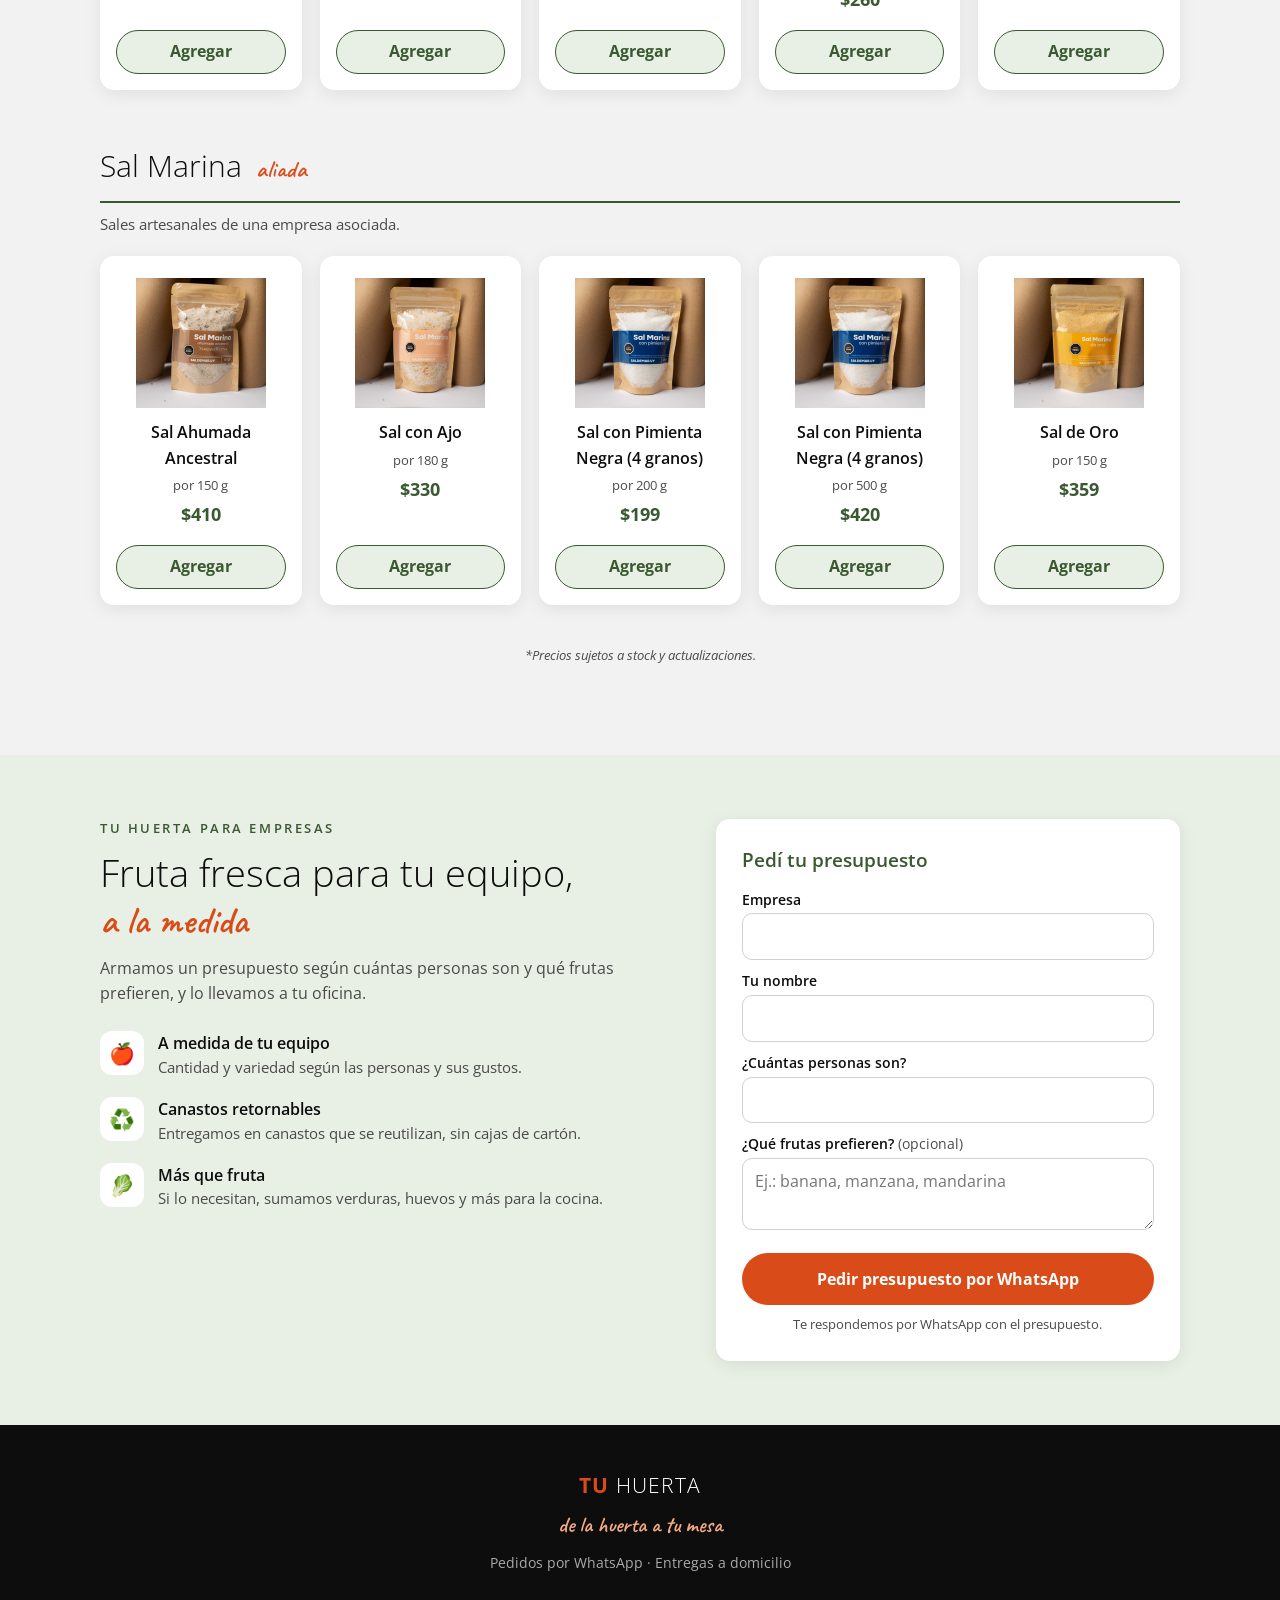
==== commit 1bbdf039: "Update index.html" ====
--- a/index.html
+++ b/index.html
@@ -292,7 +292,7 @@
   </div>
 </div>
 
-<script src="products-data.js?v=31"></script>
+<script src="products-data.js?v=32"></script>
 <script src="script.js?v=23"></script>
 </body>
 </html>
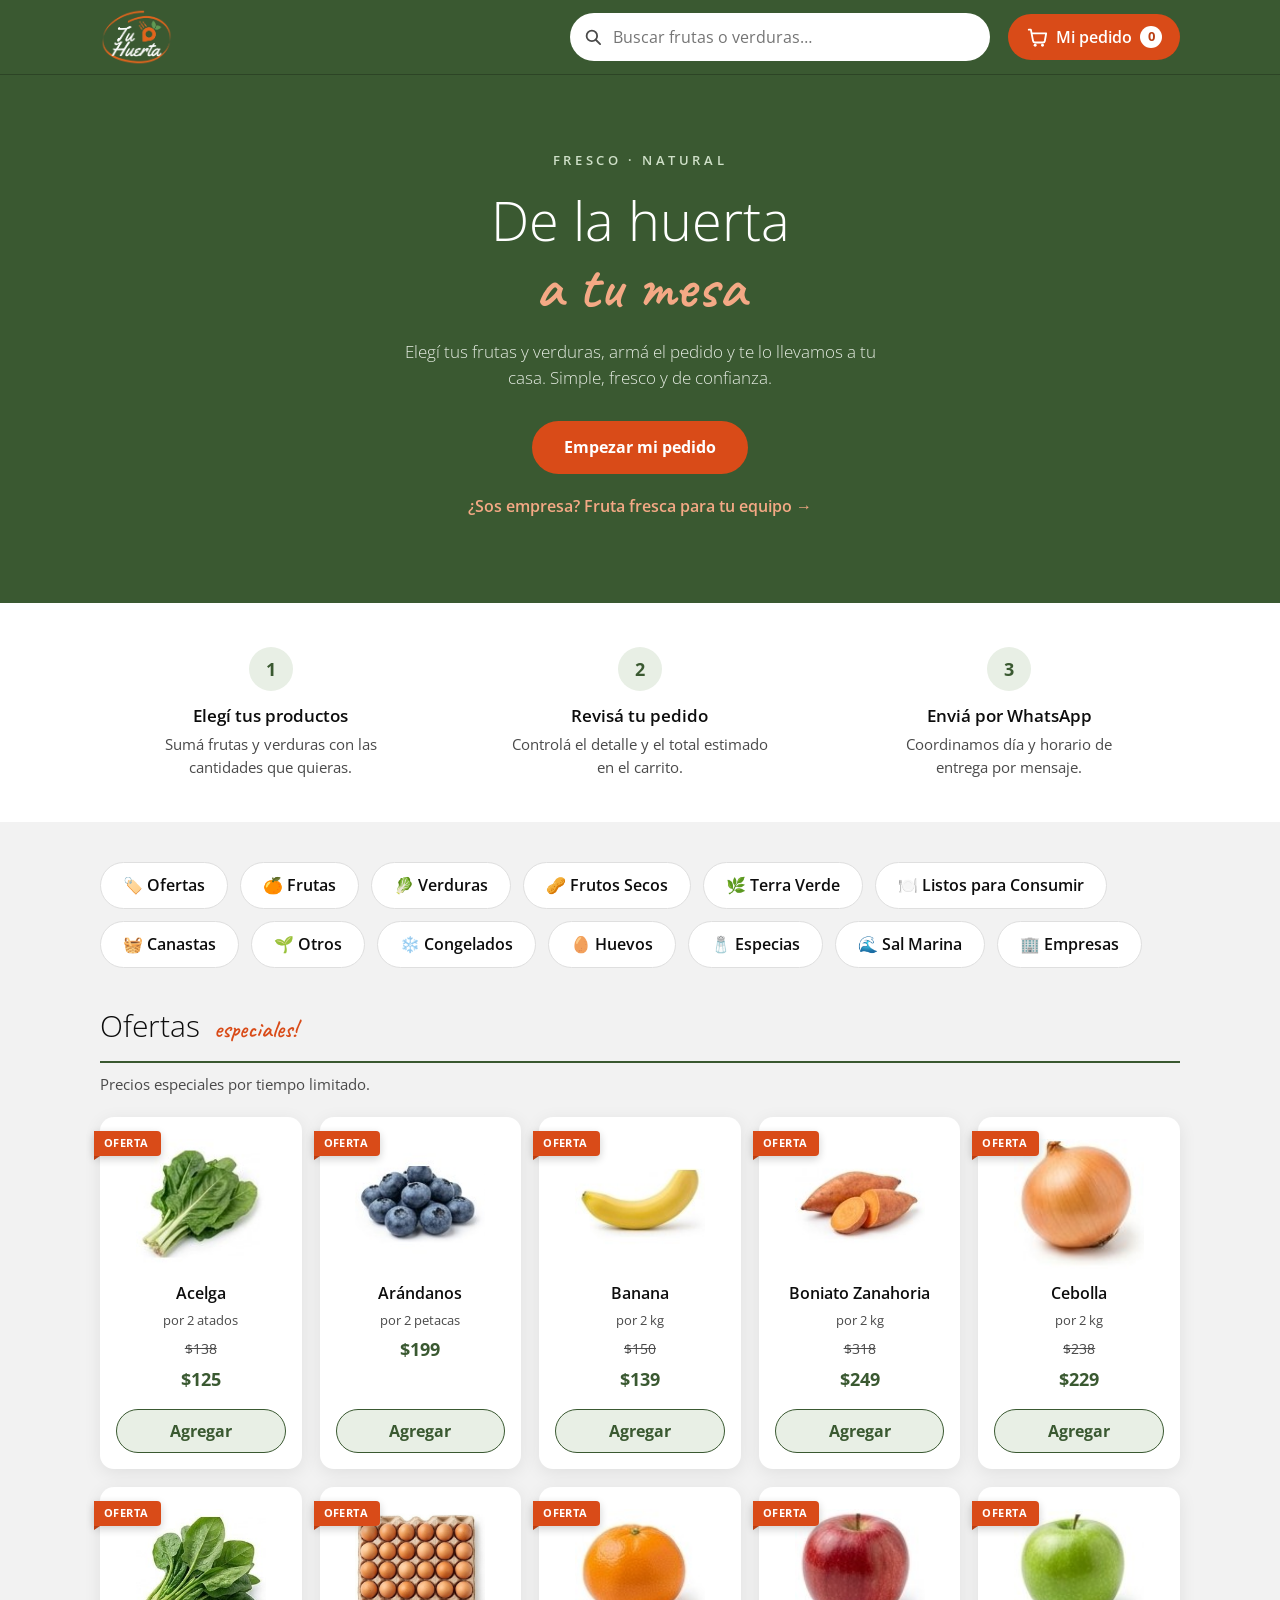
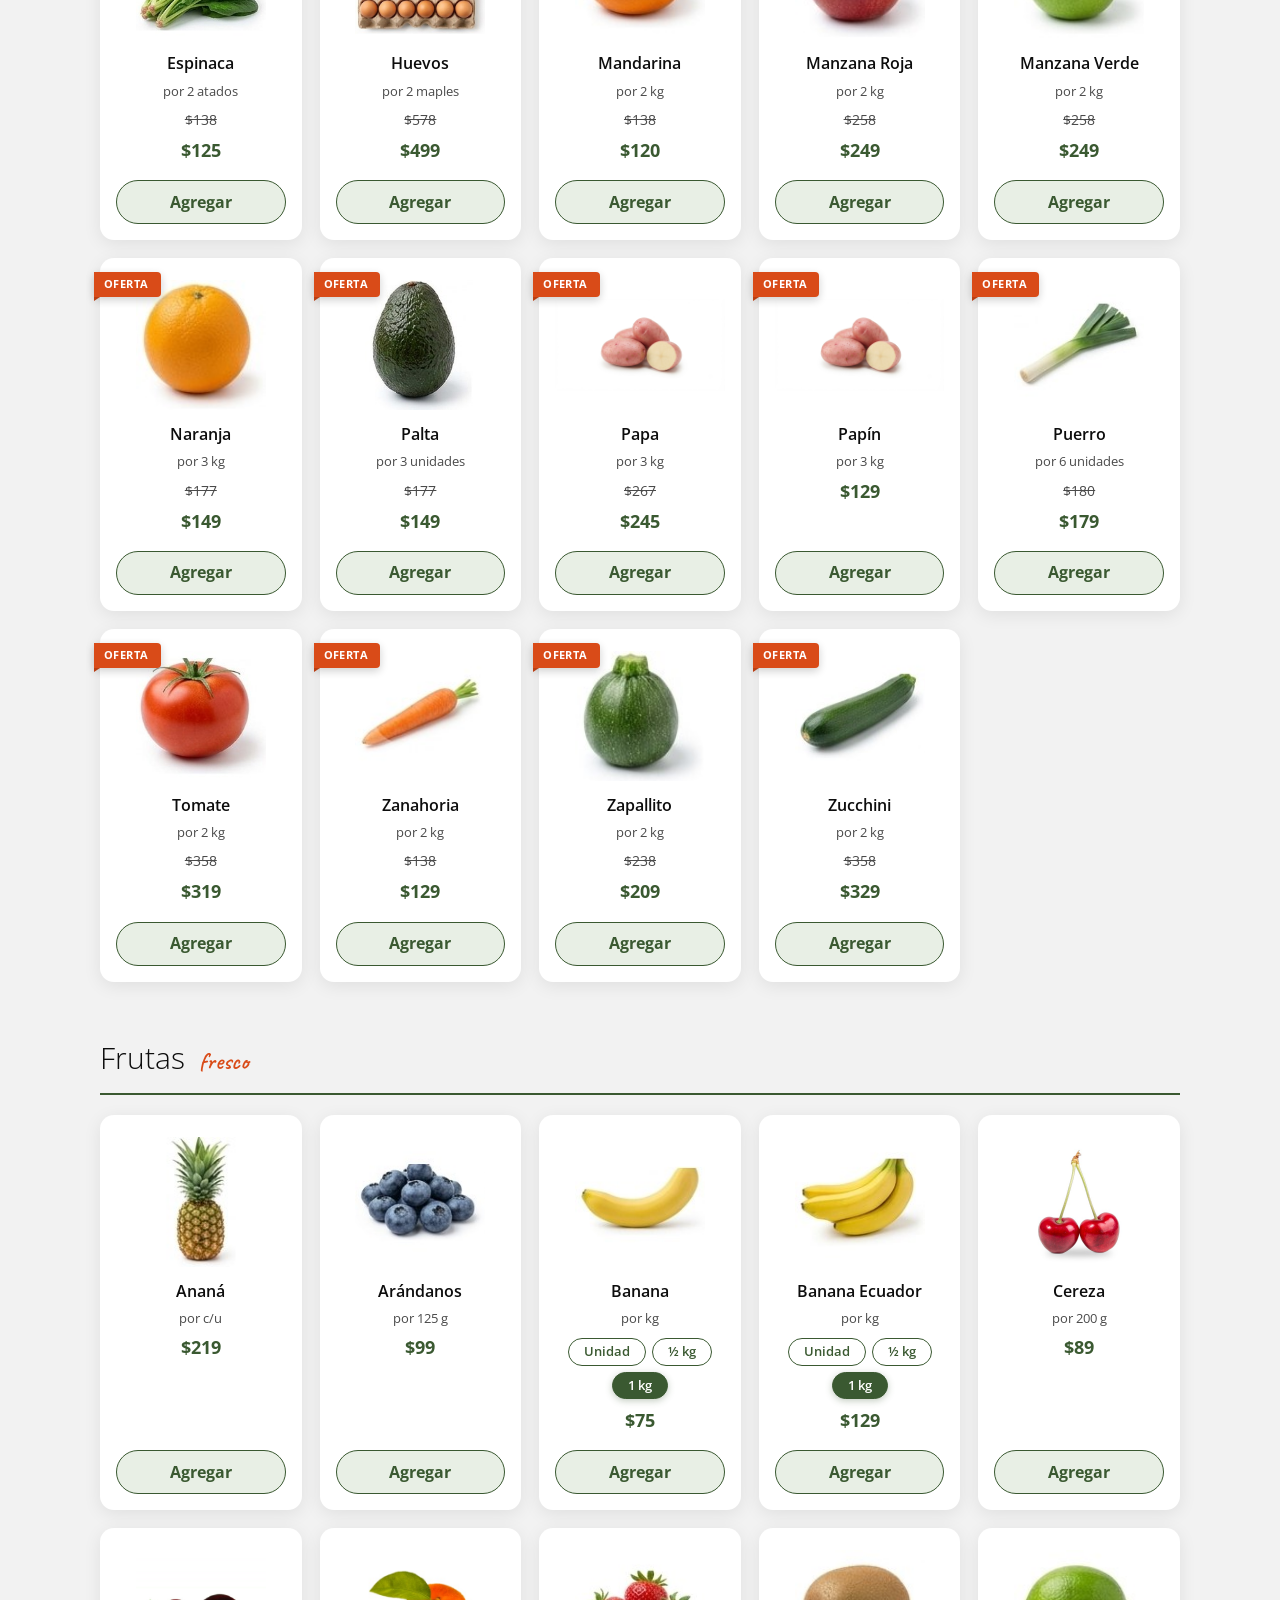
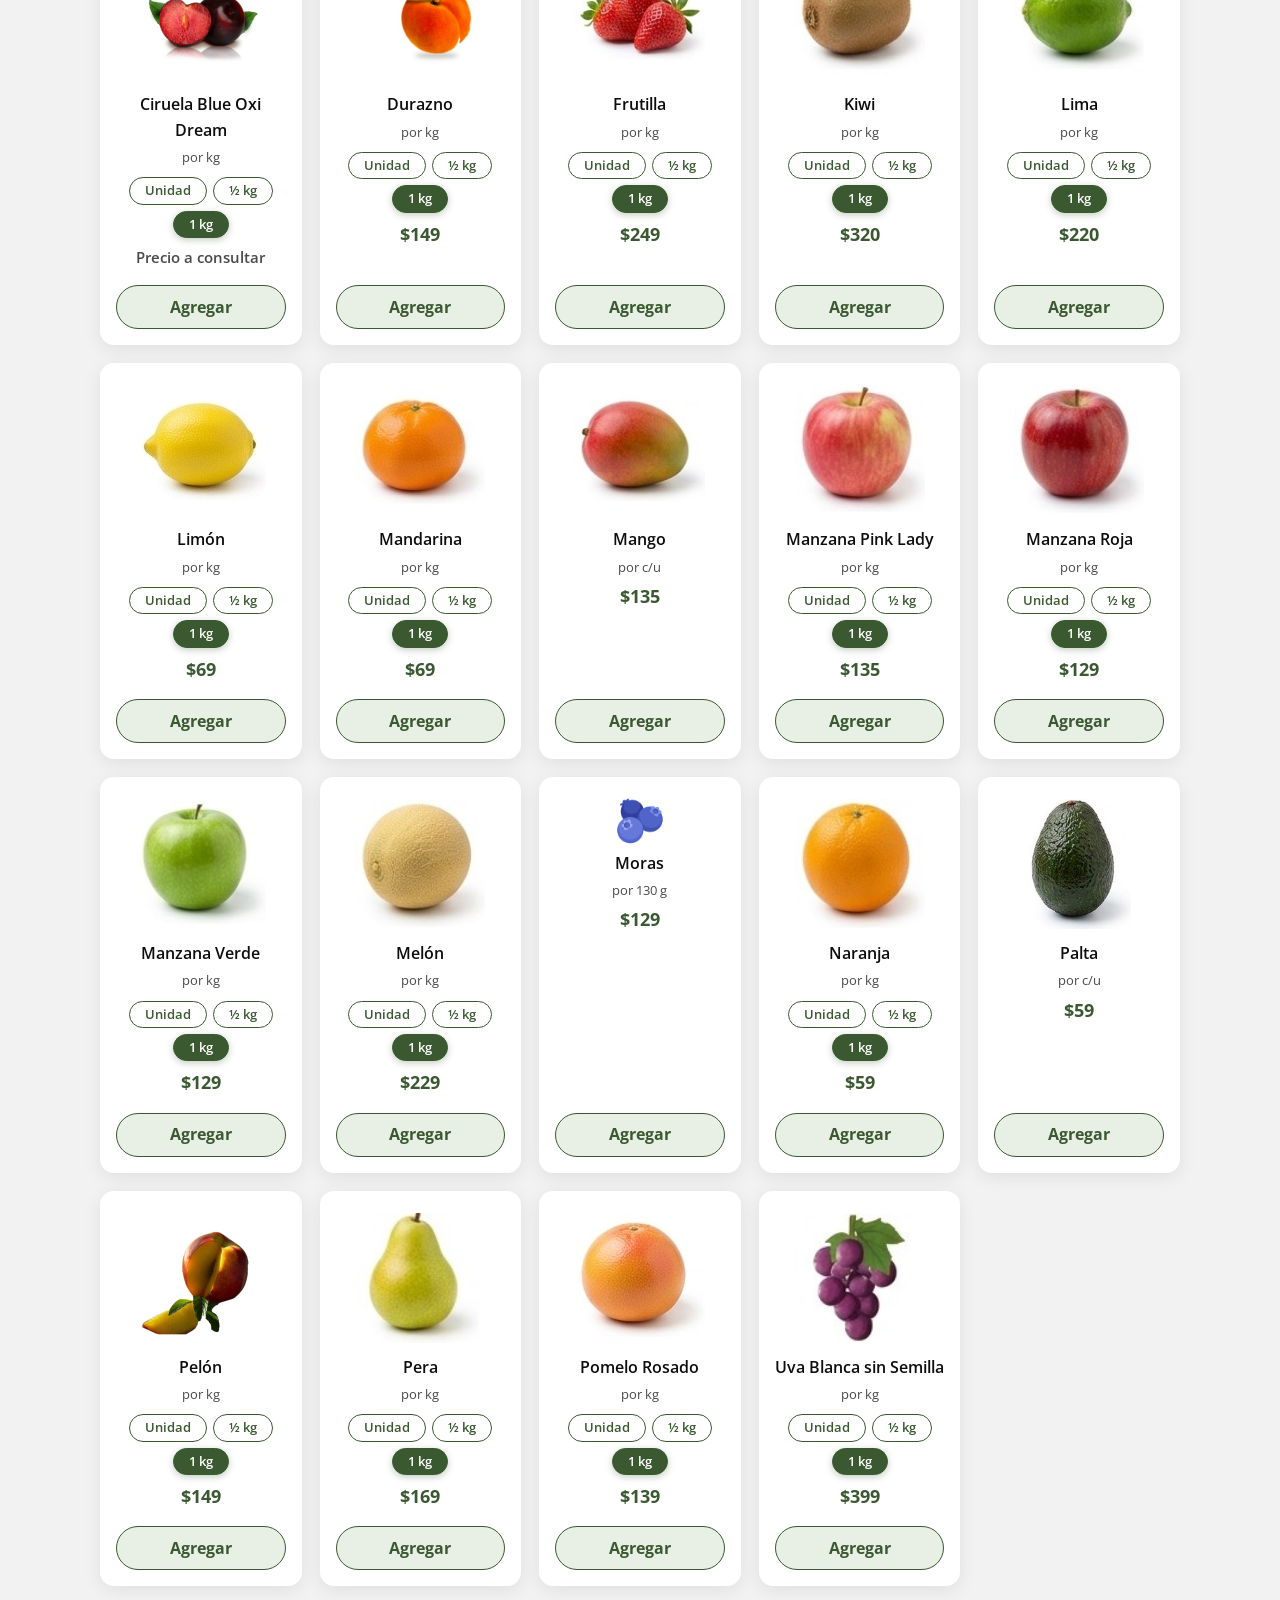
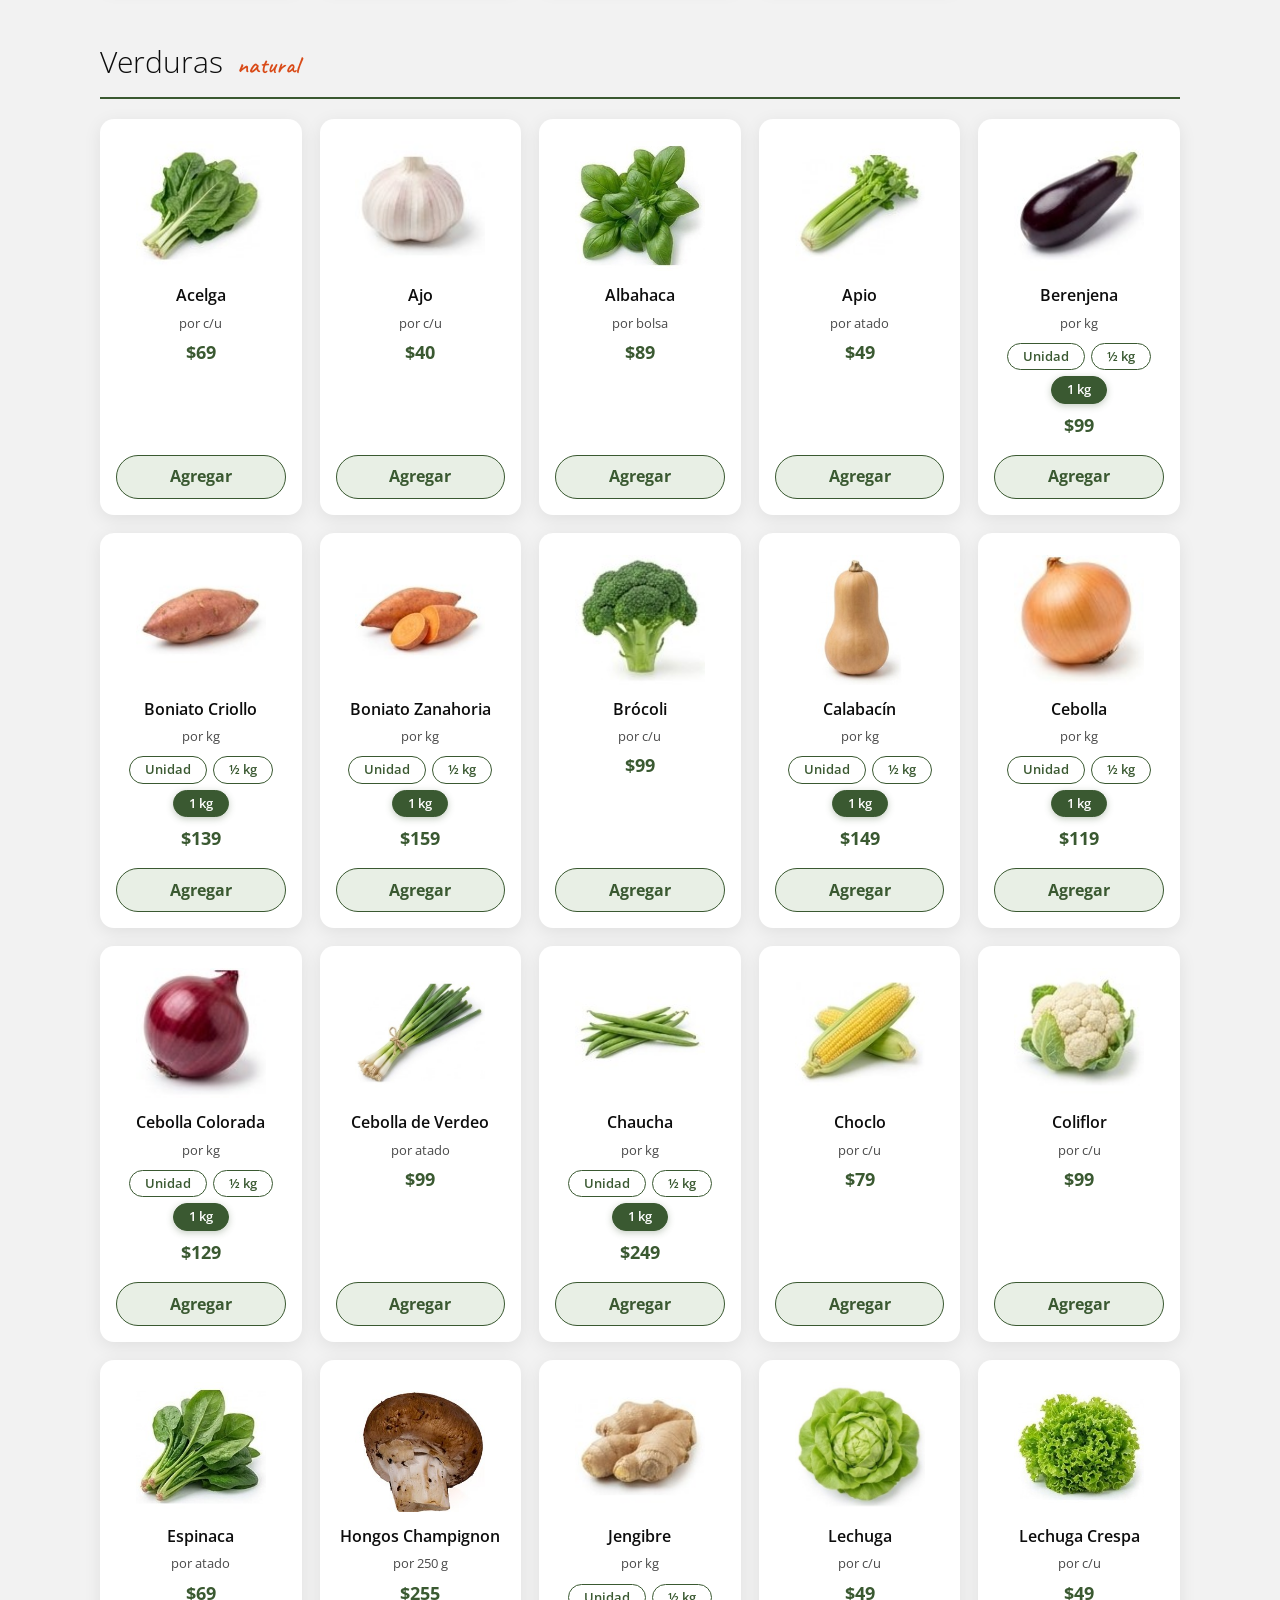
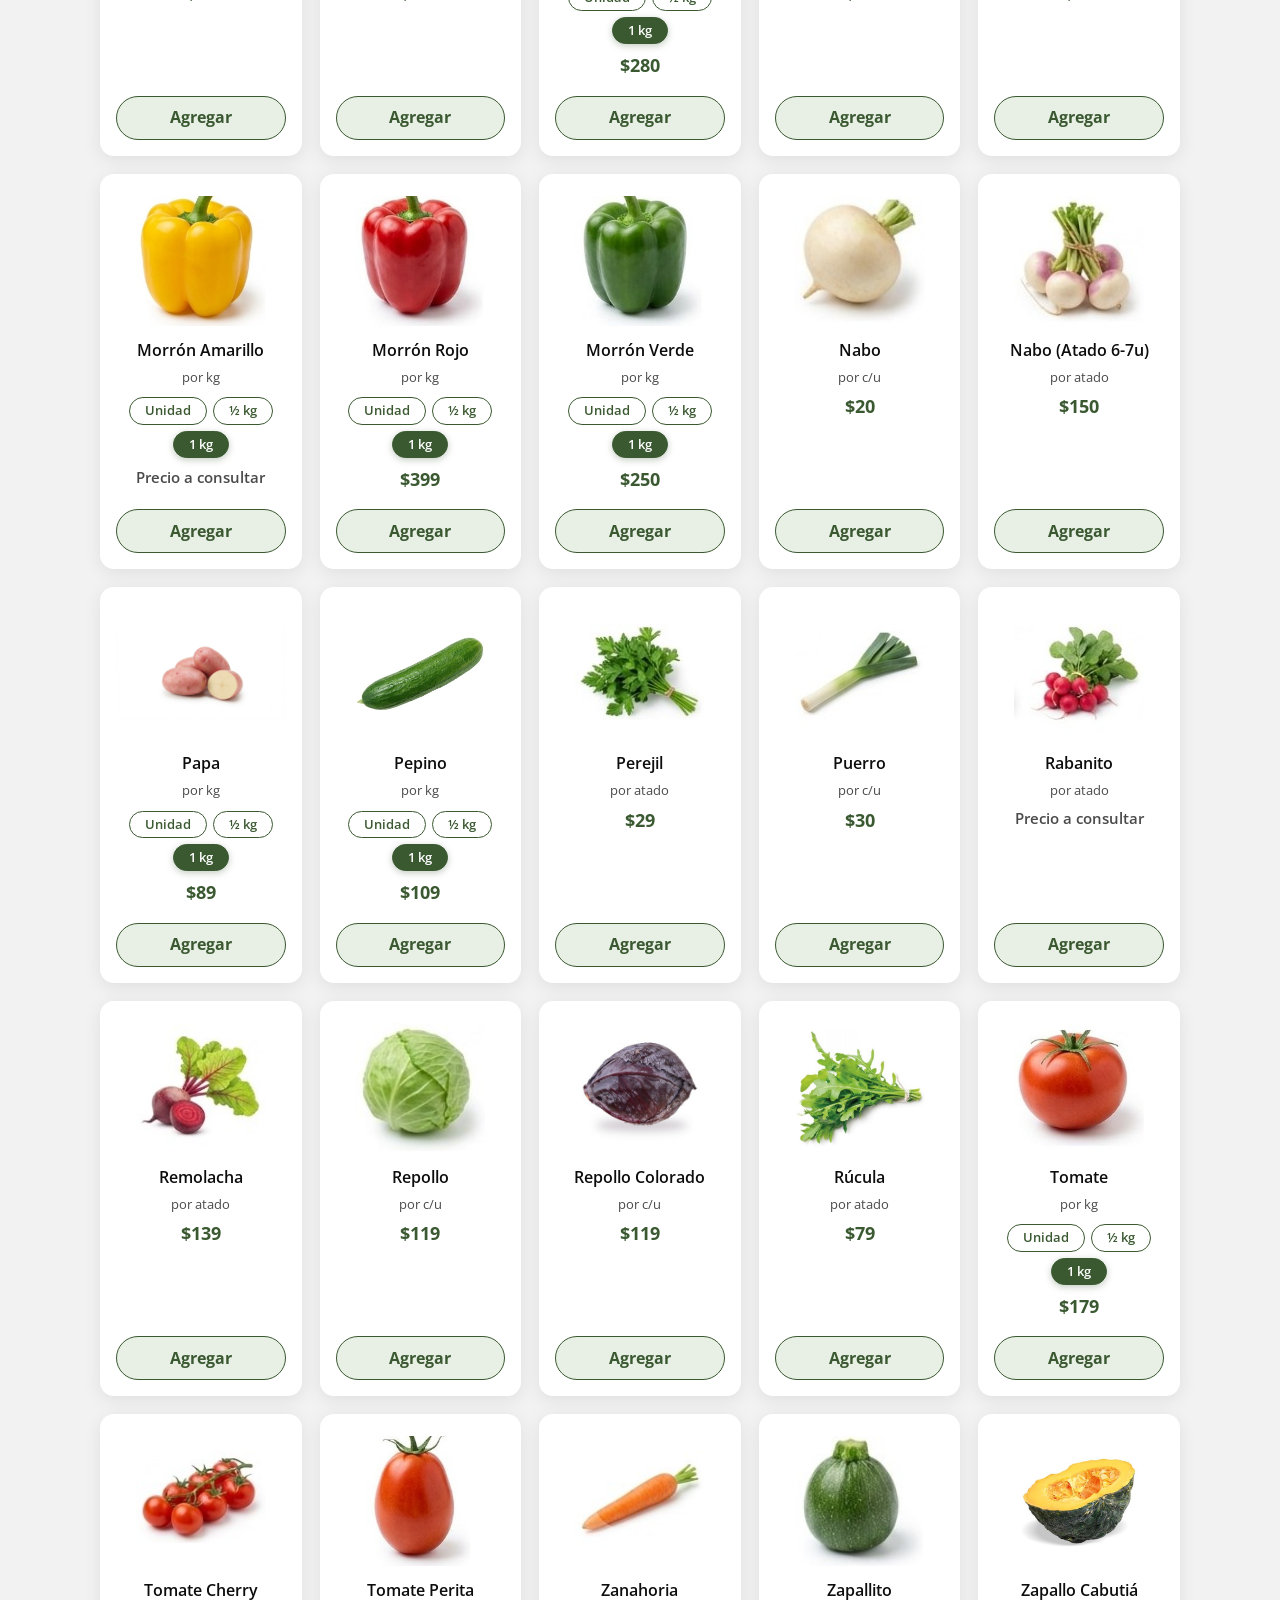
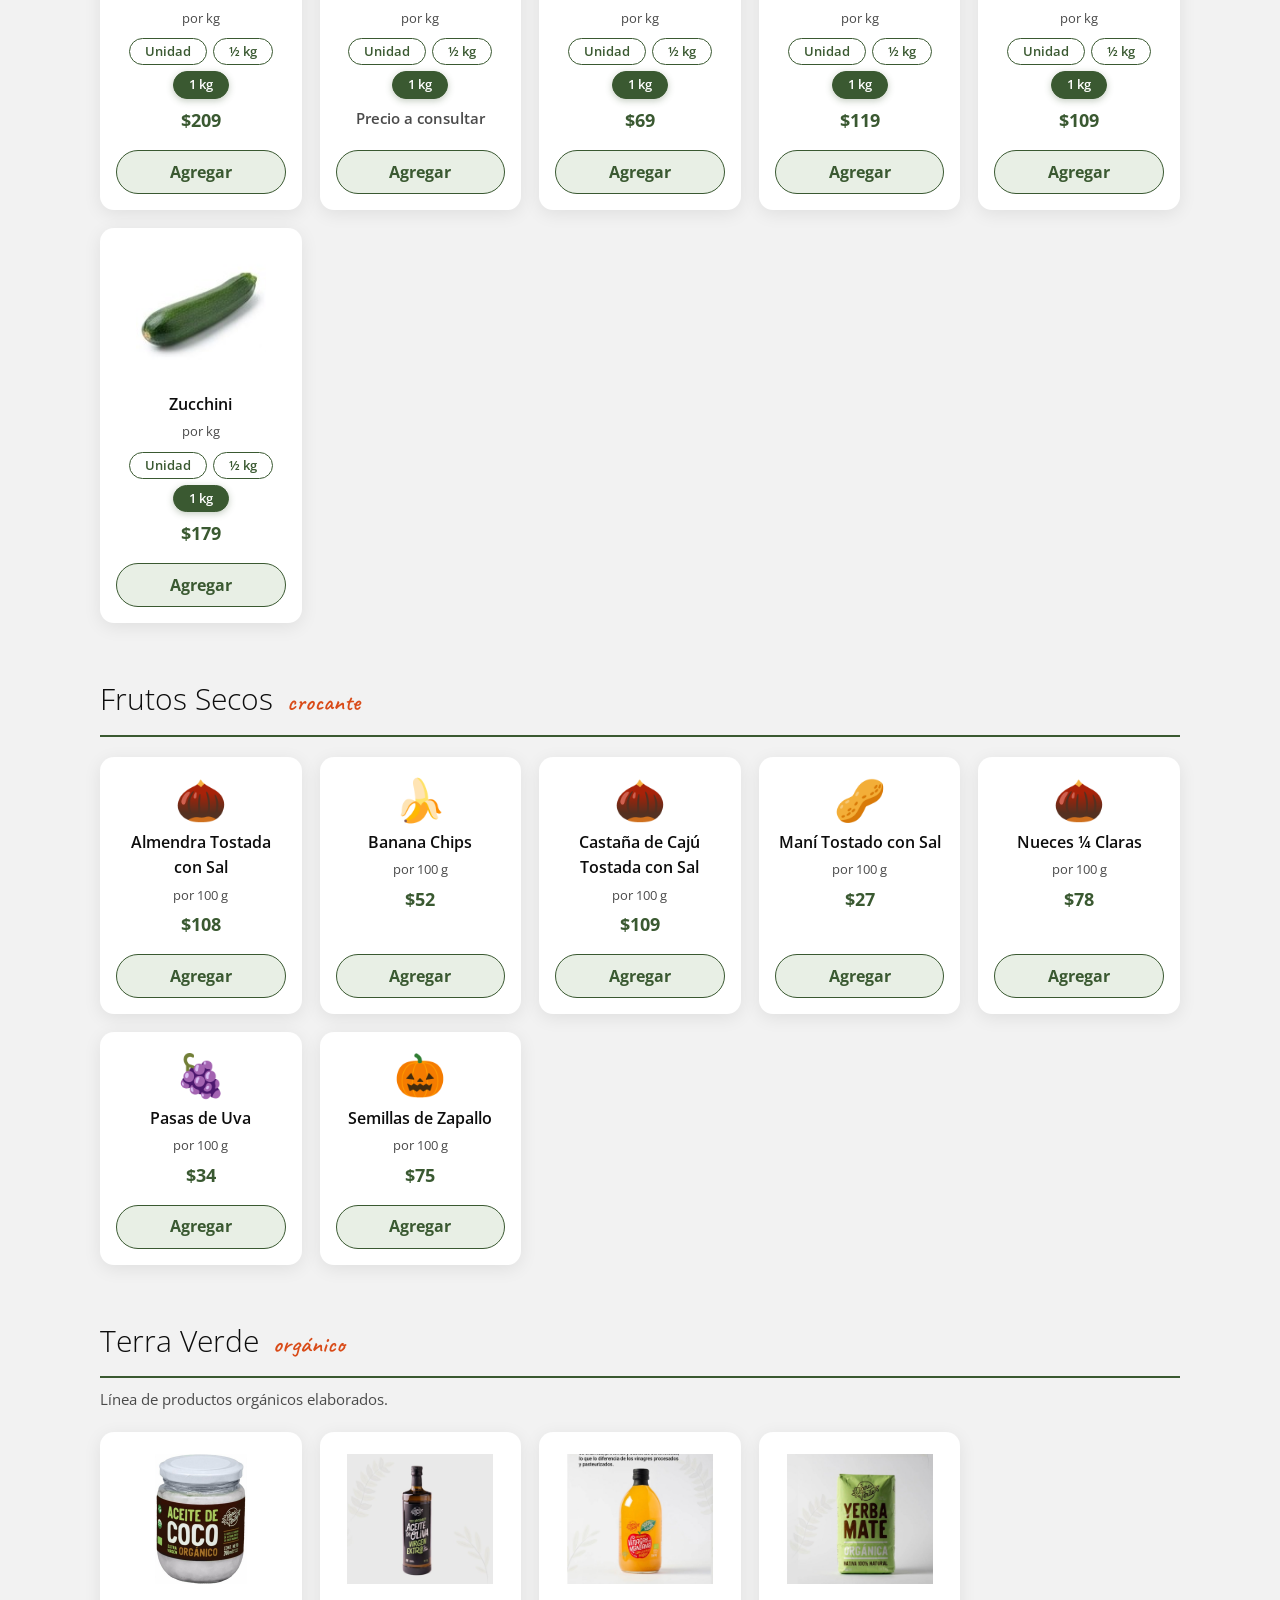
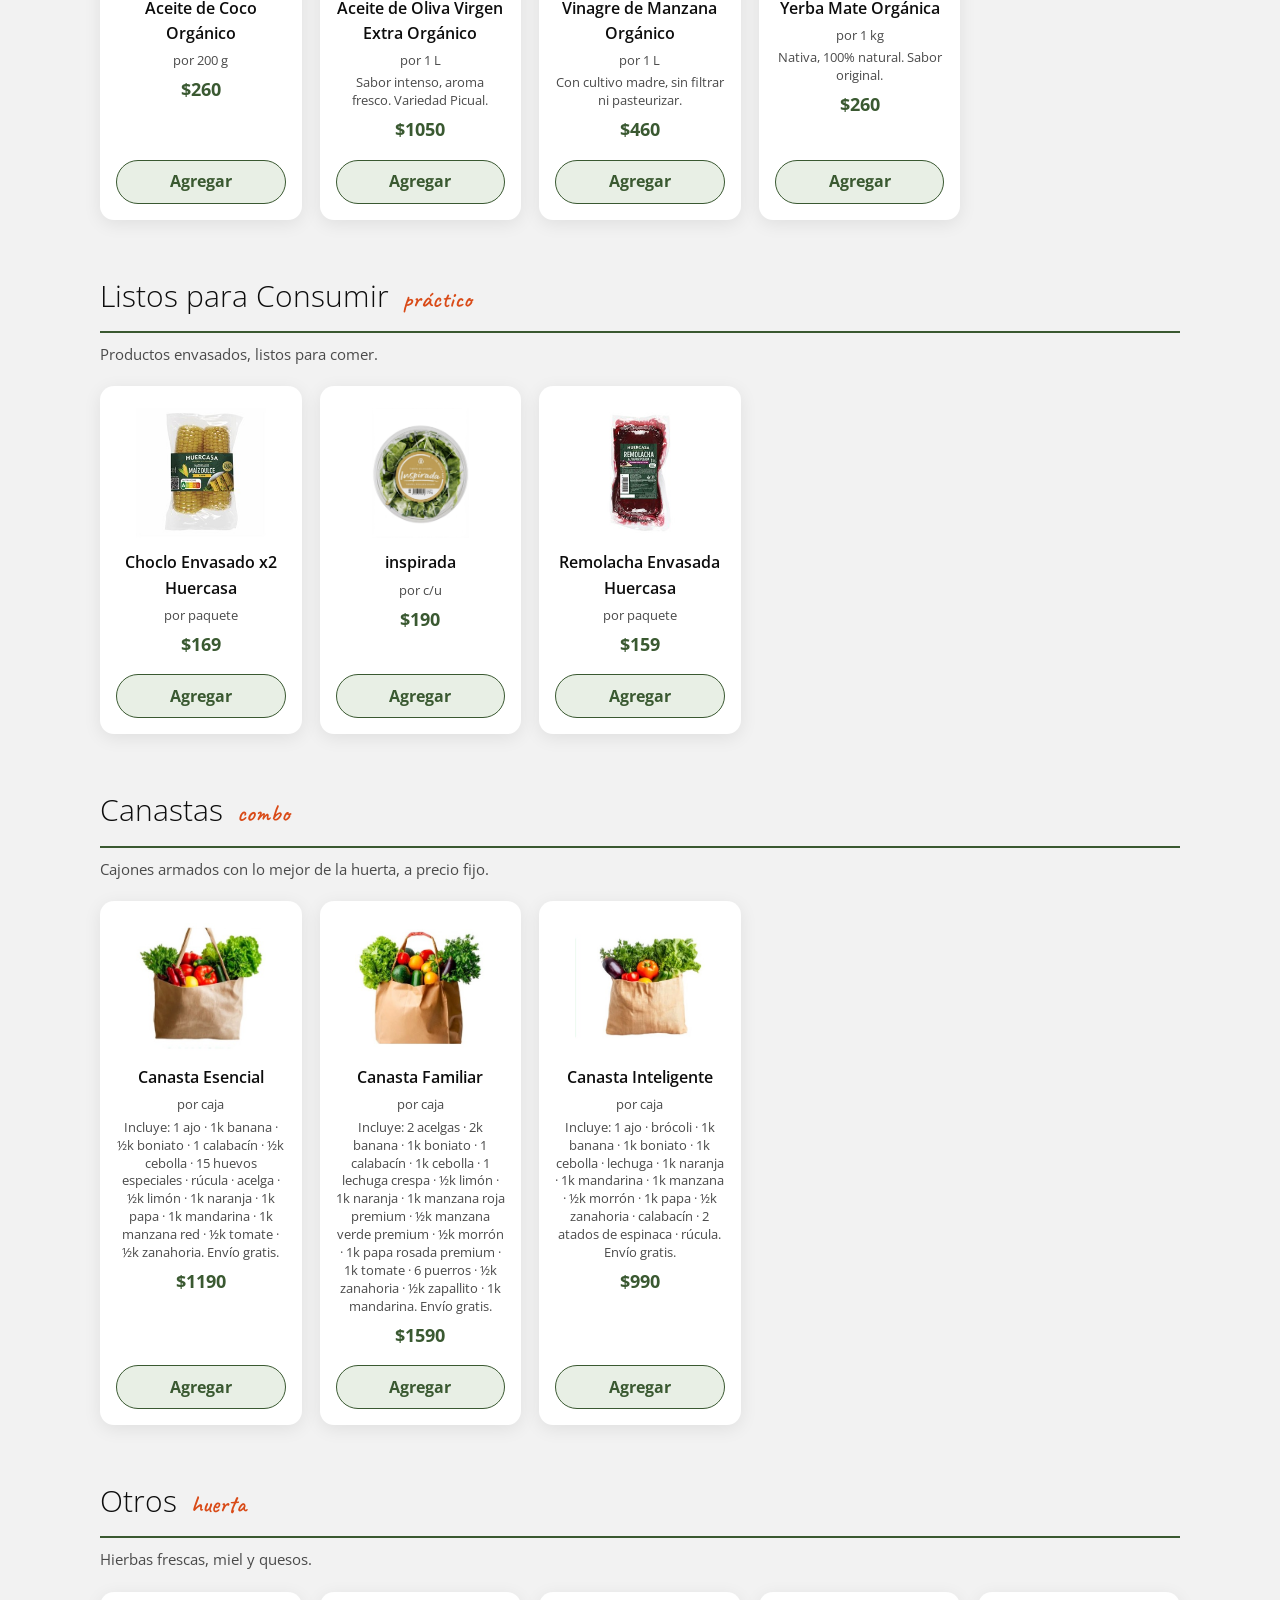
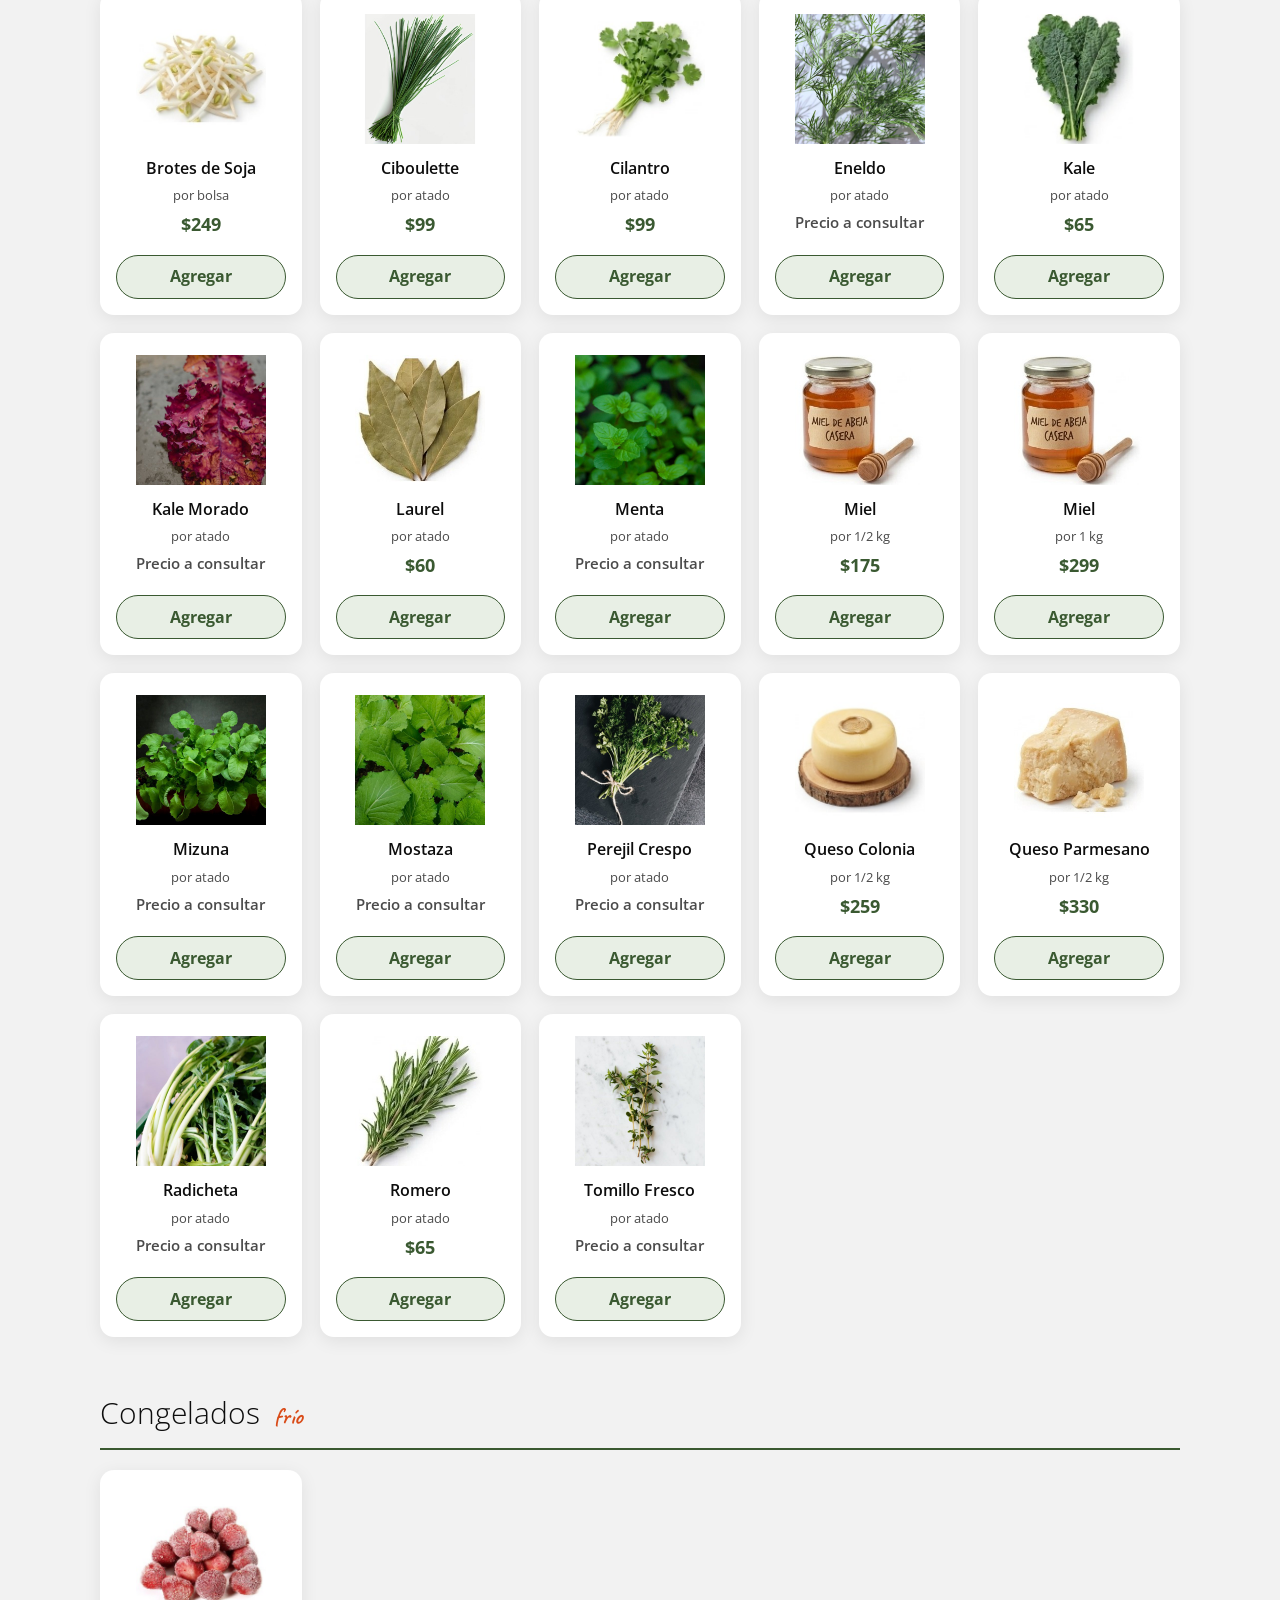
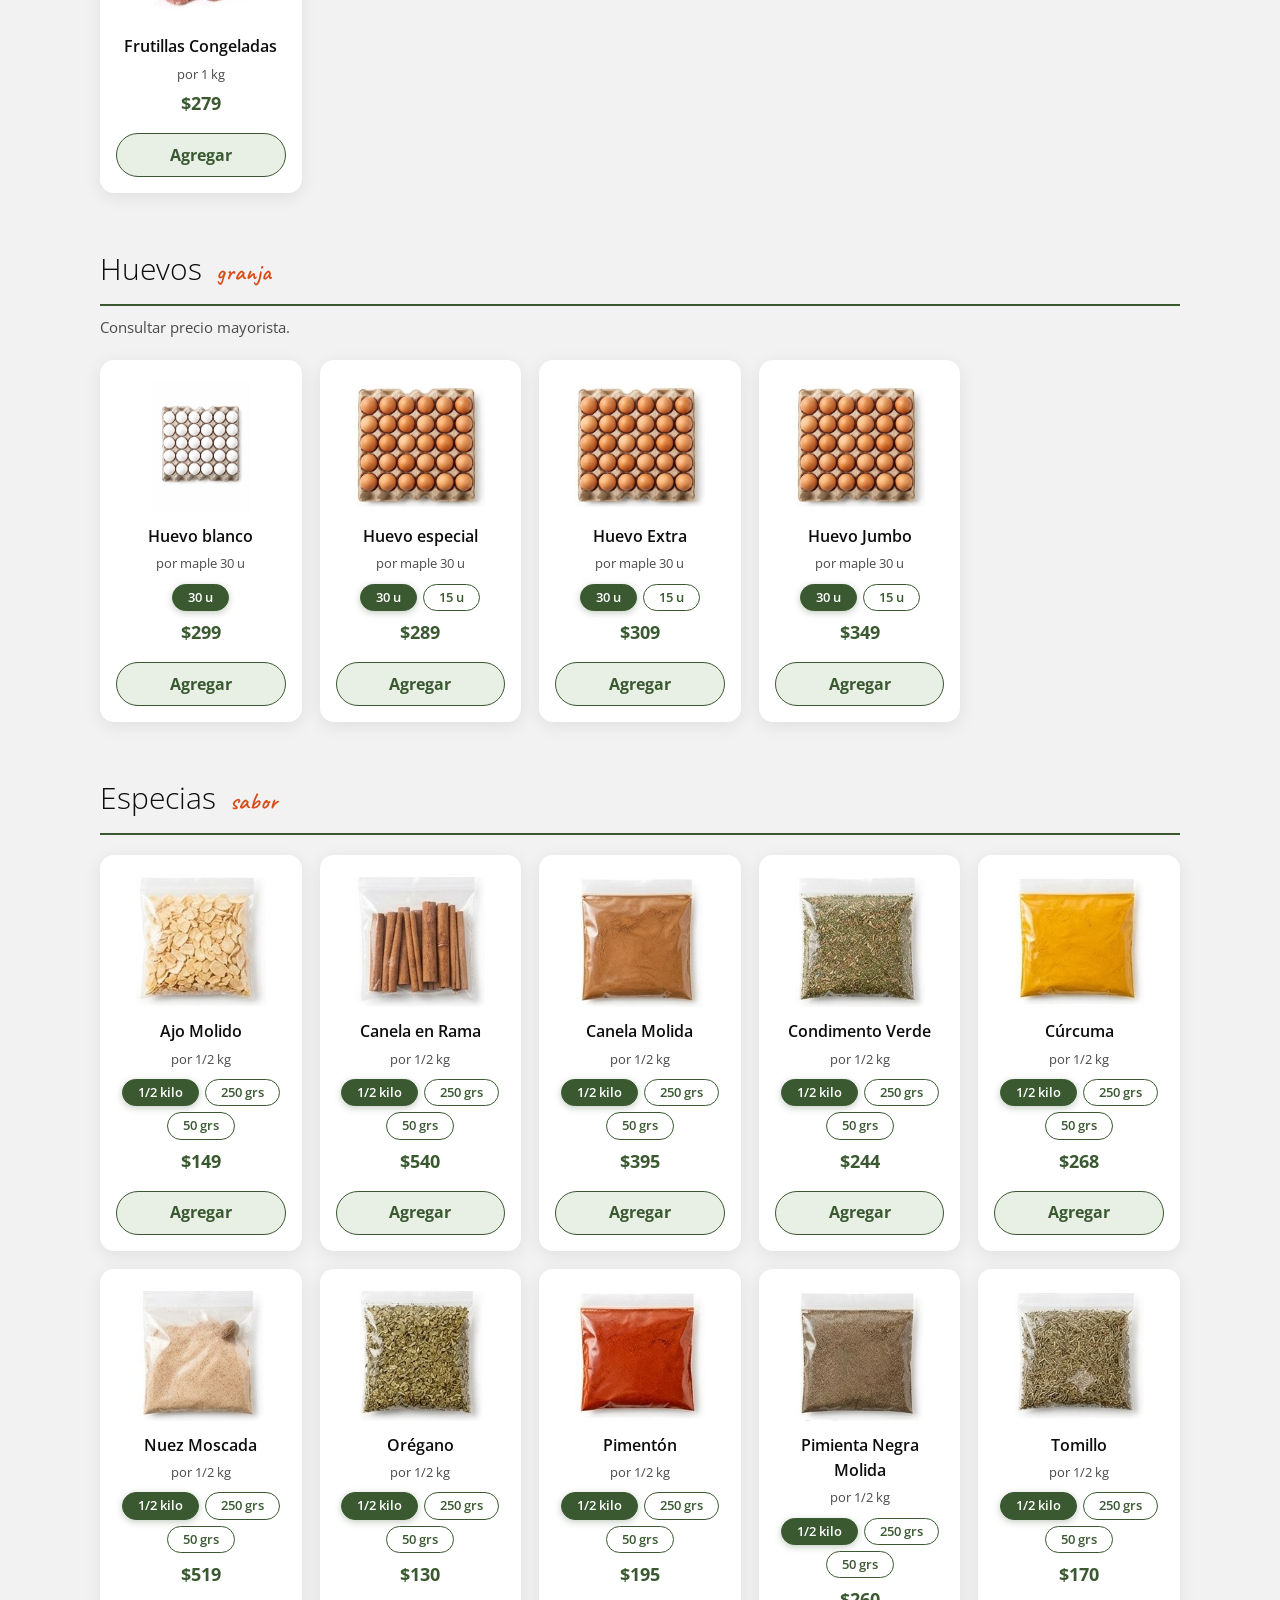
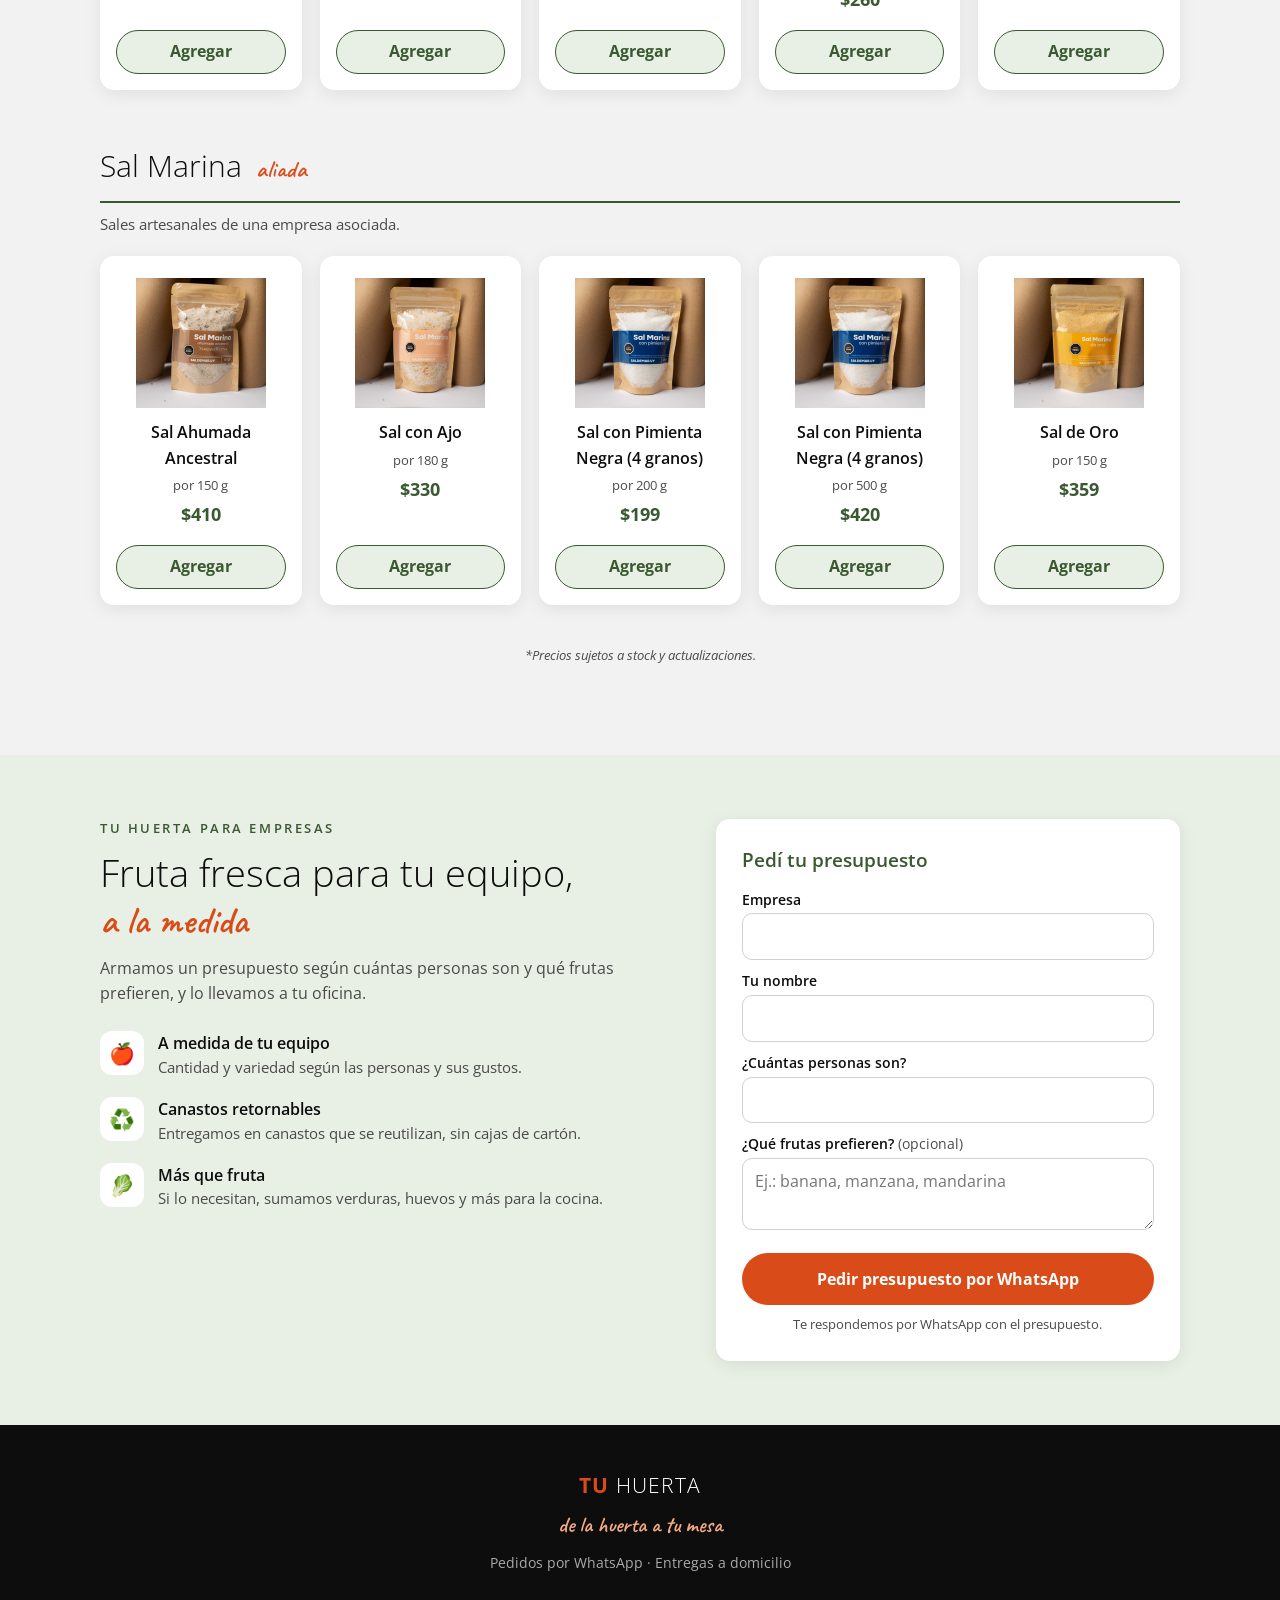
==== commit 82a0145e: "Update index.html" ====
--- a/index.html
+++ b/index.html
@@ -292,7 +292,7 @@
   </div>
 </div>
 
-<script src="products-data.js?v=32"></script>
+<script src="products-data.js?v=33"></script>
 <script src="script.js?v=23"></script>
 </body>
 </html>
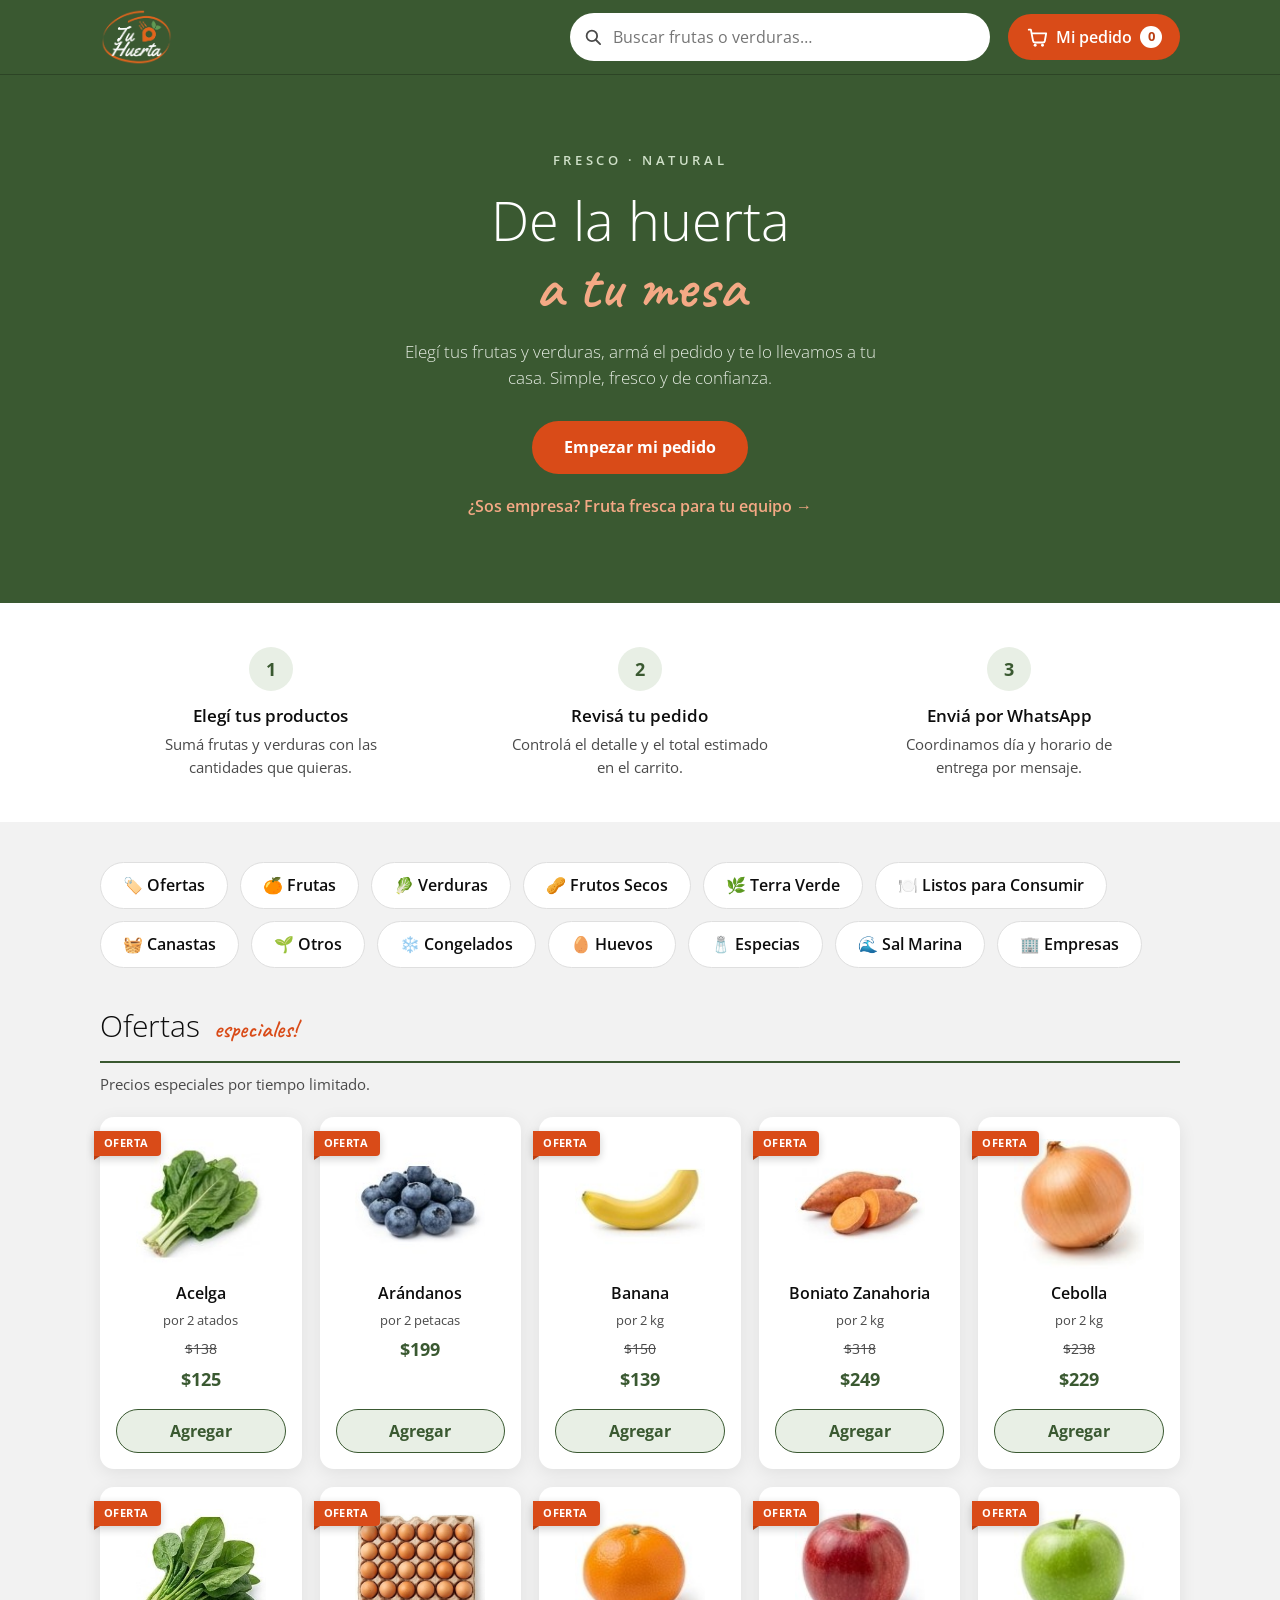
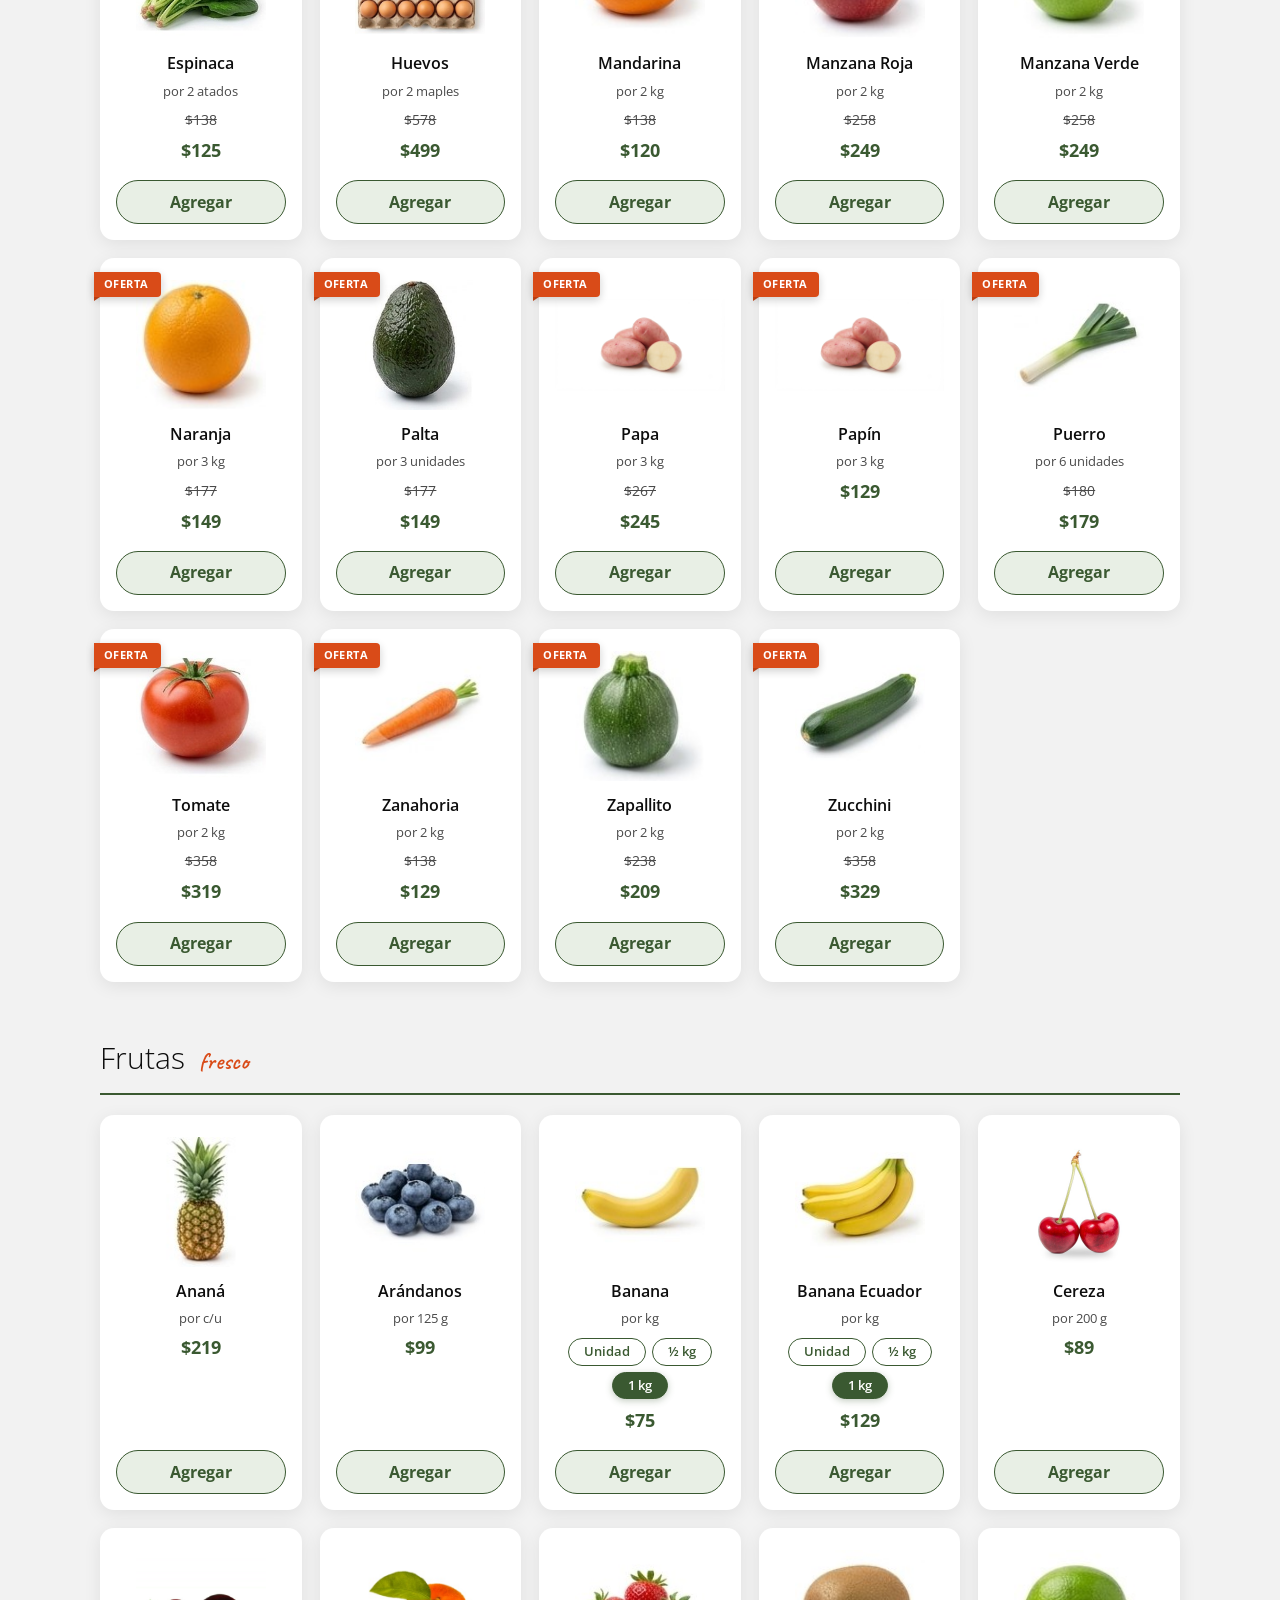
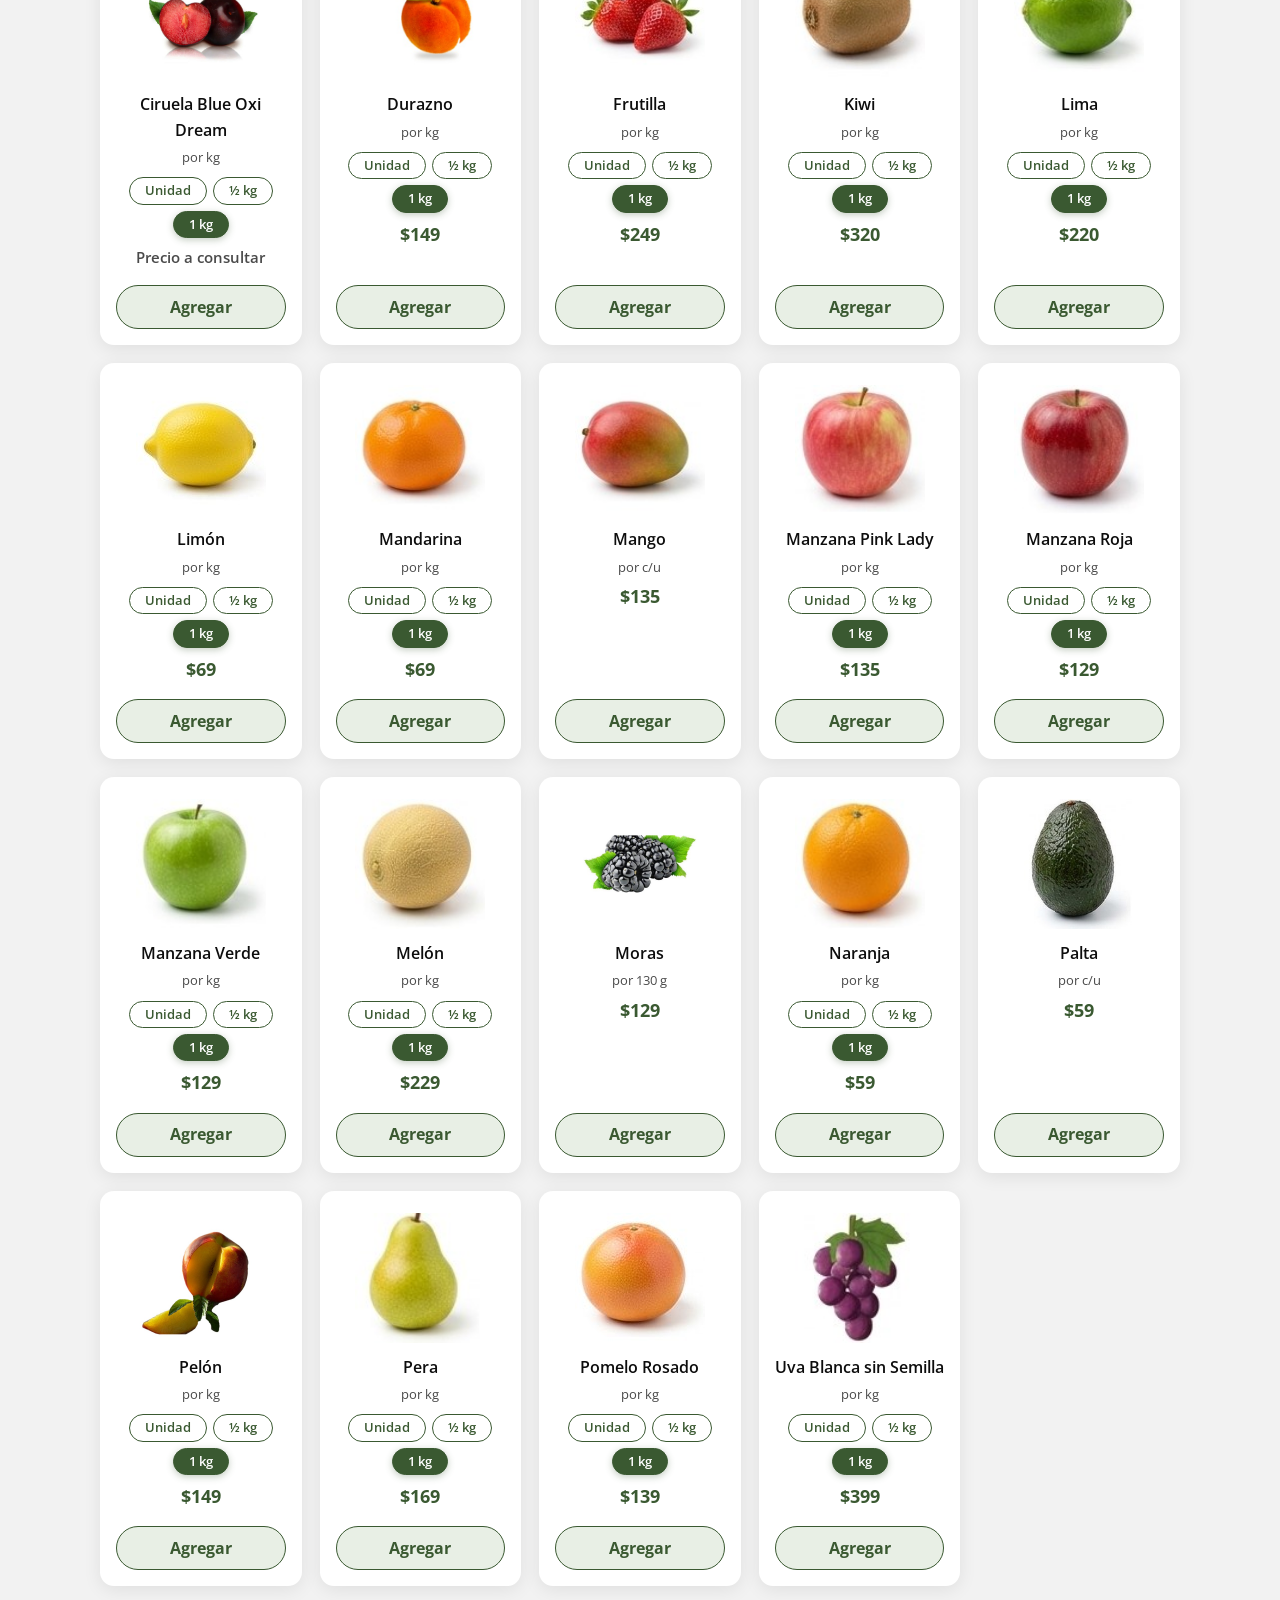
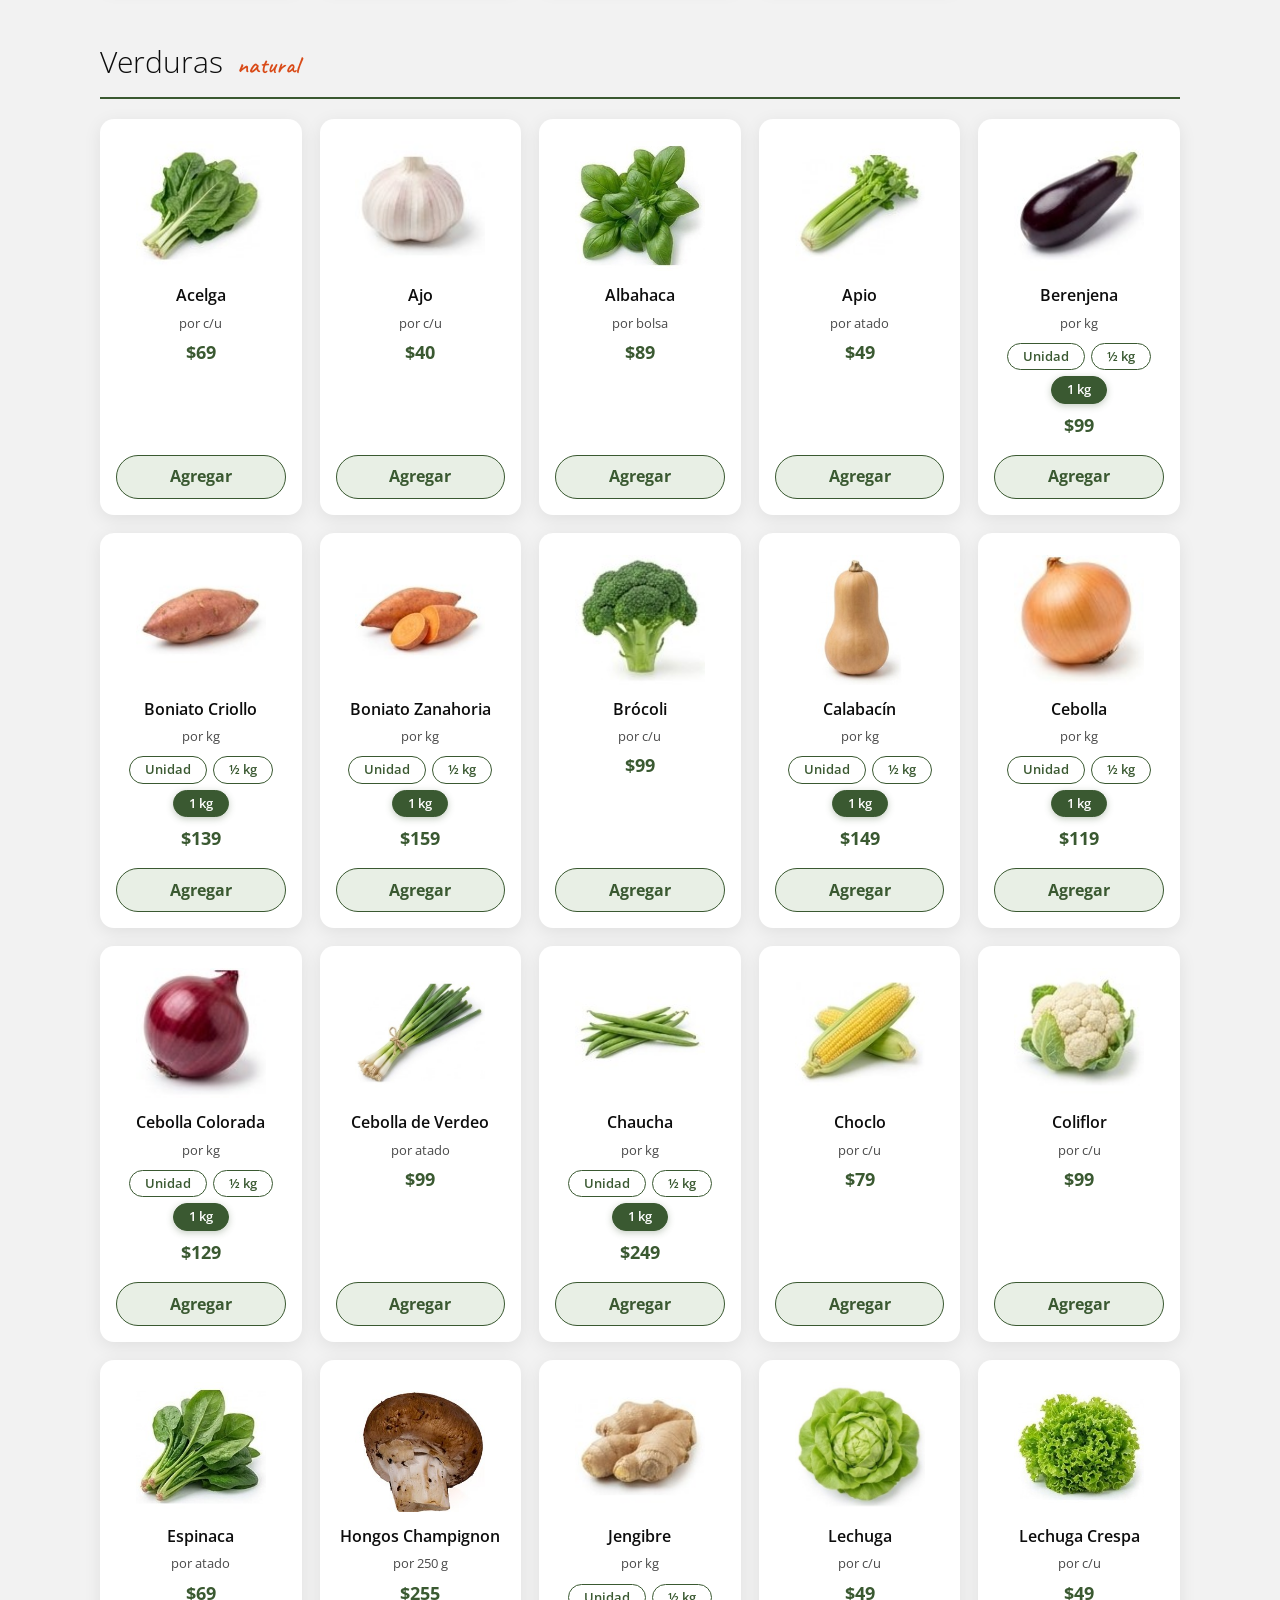
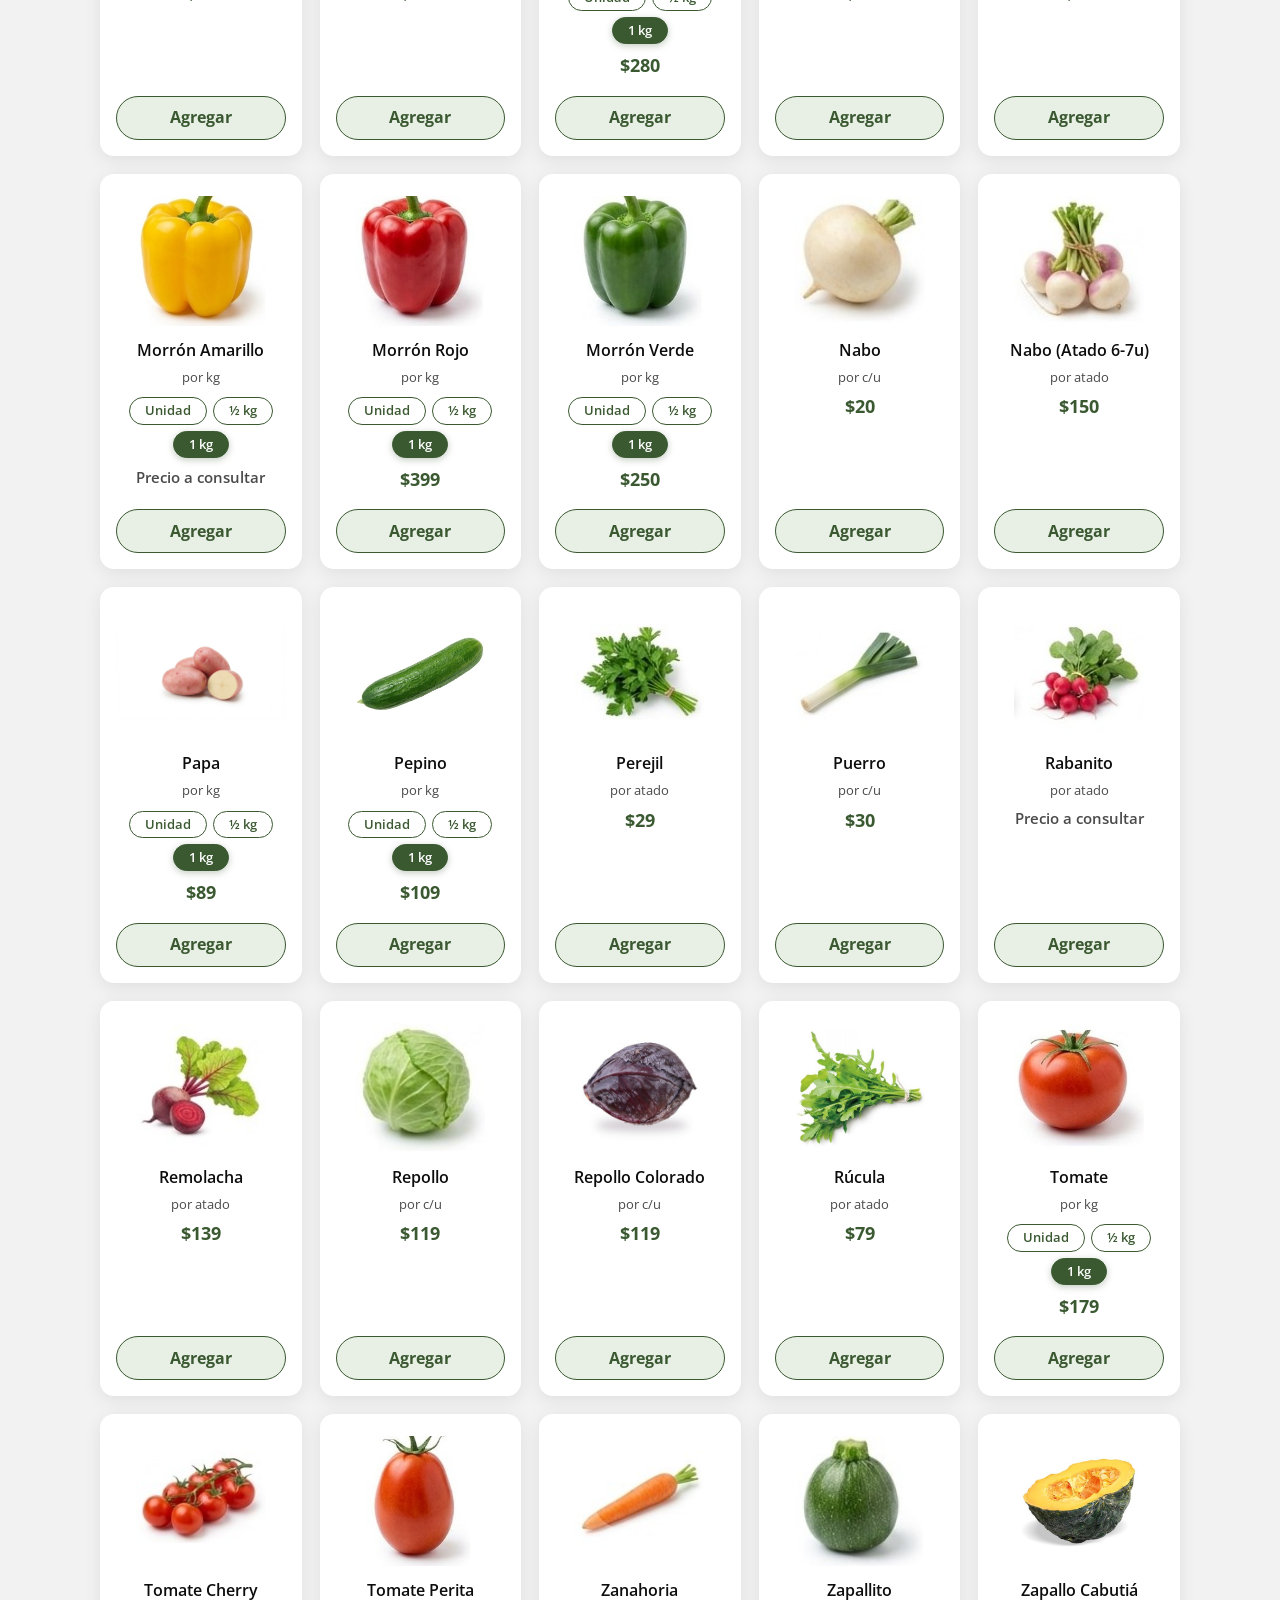
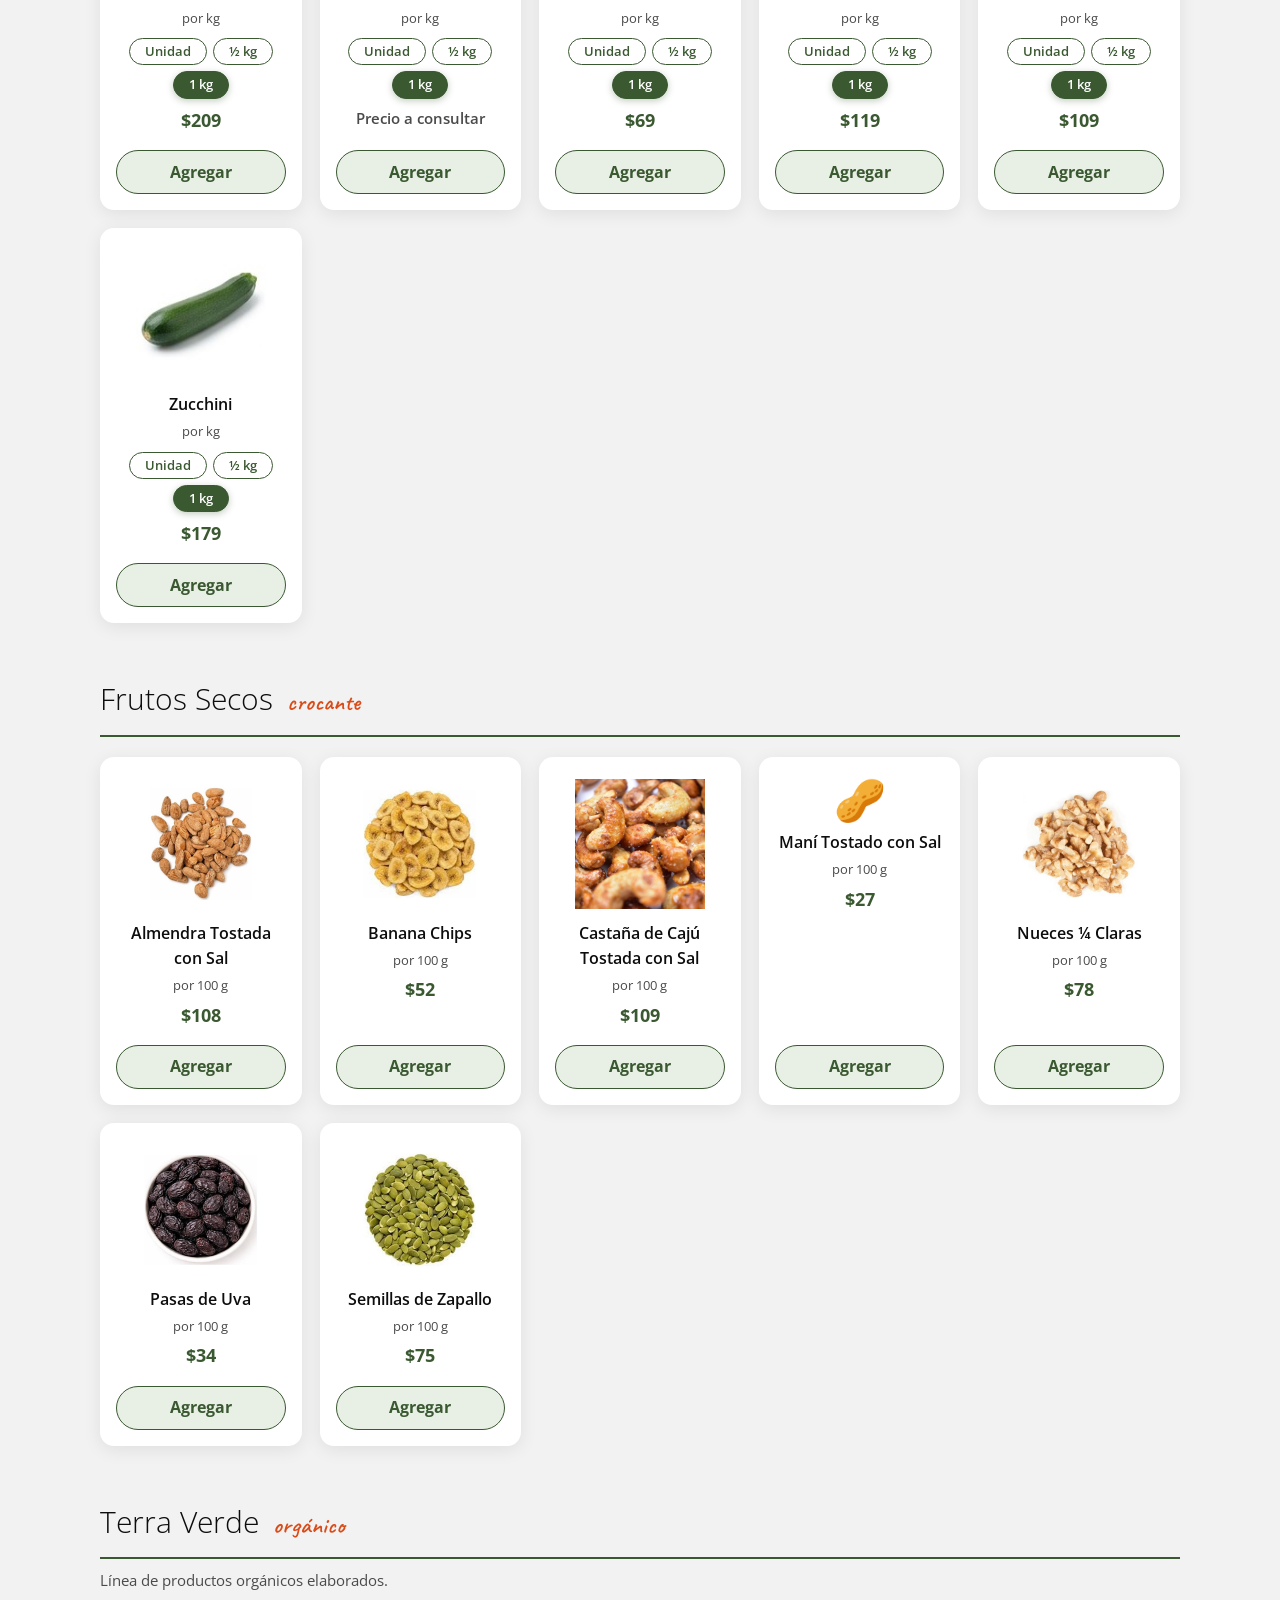
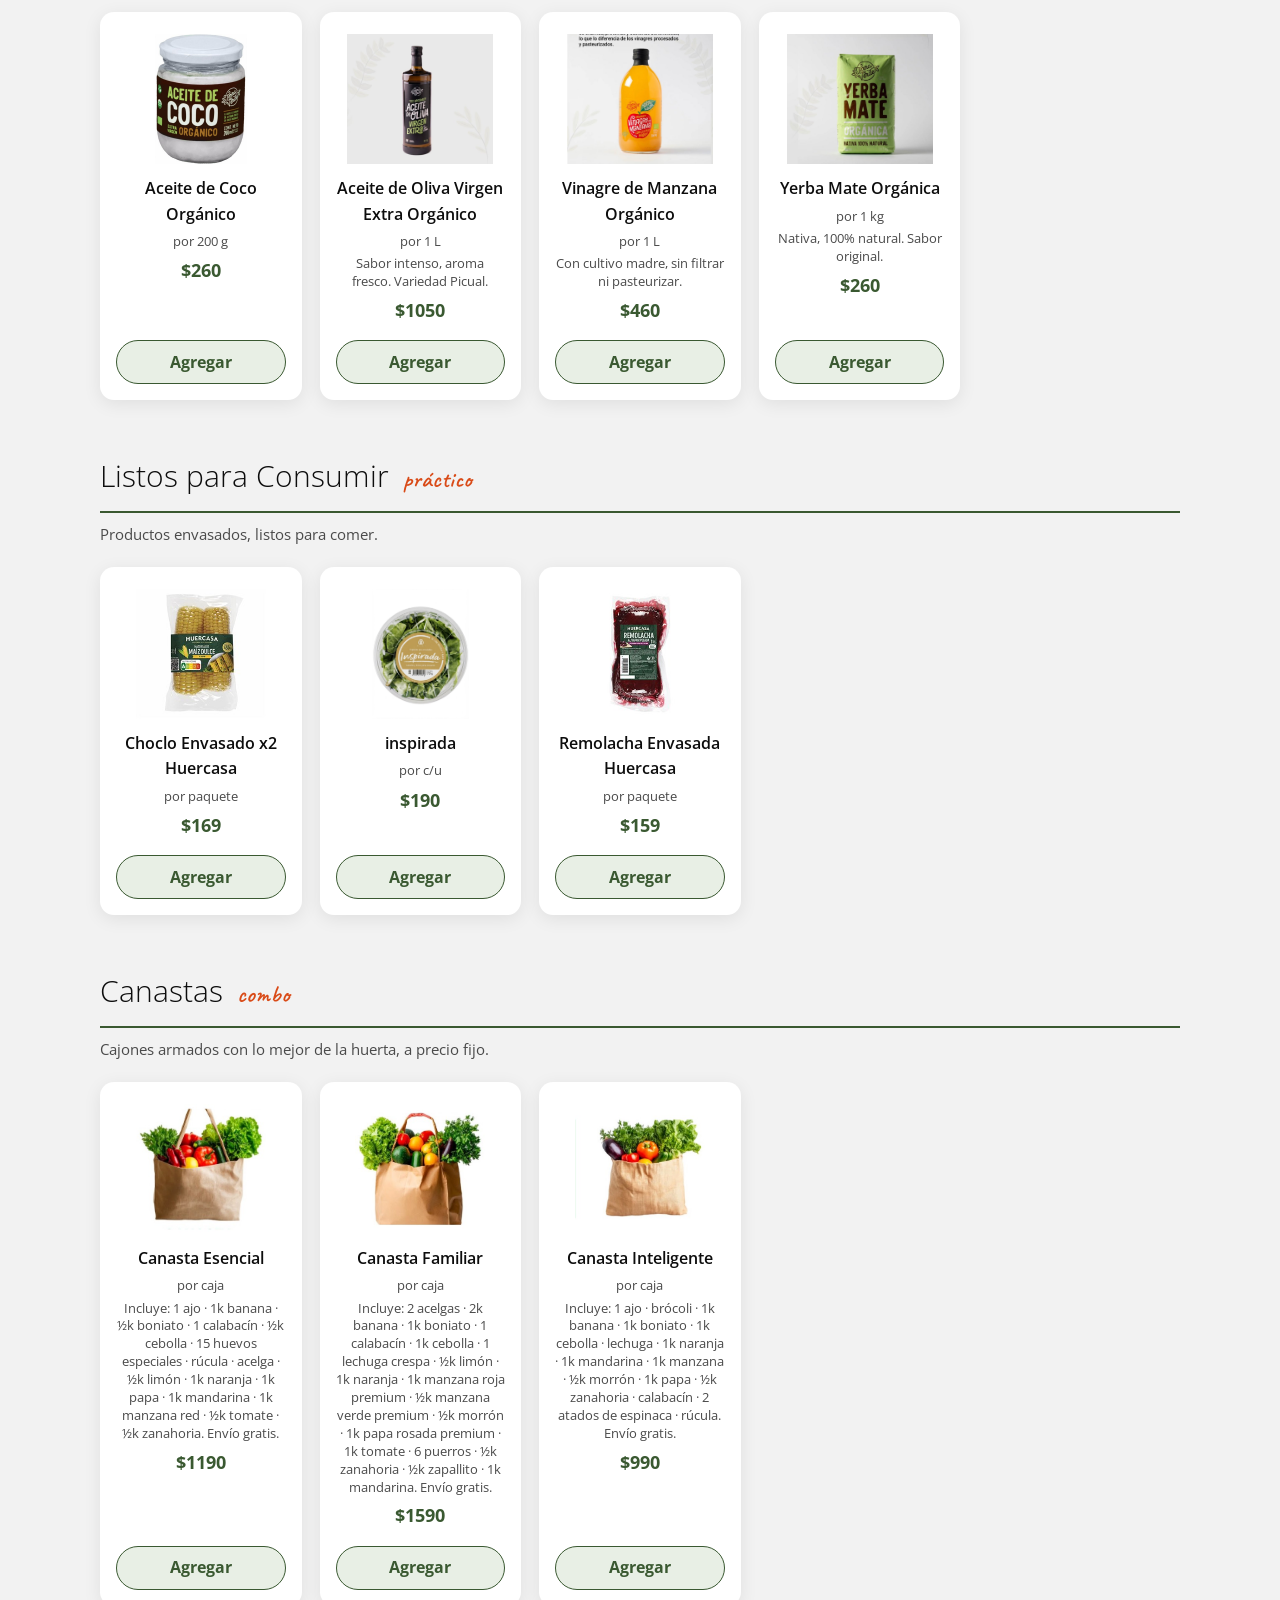
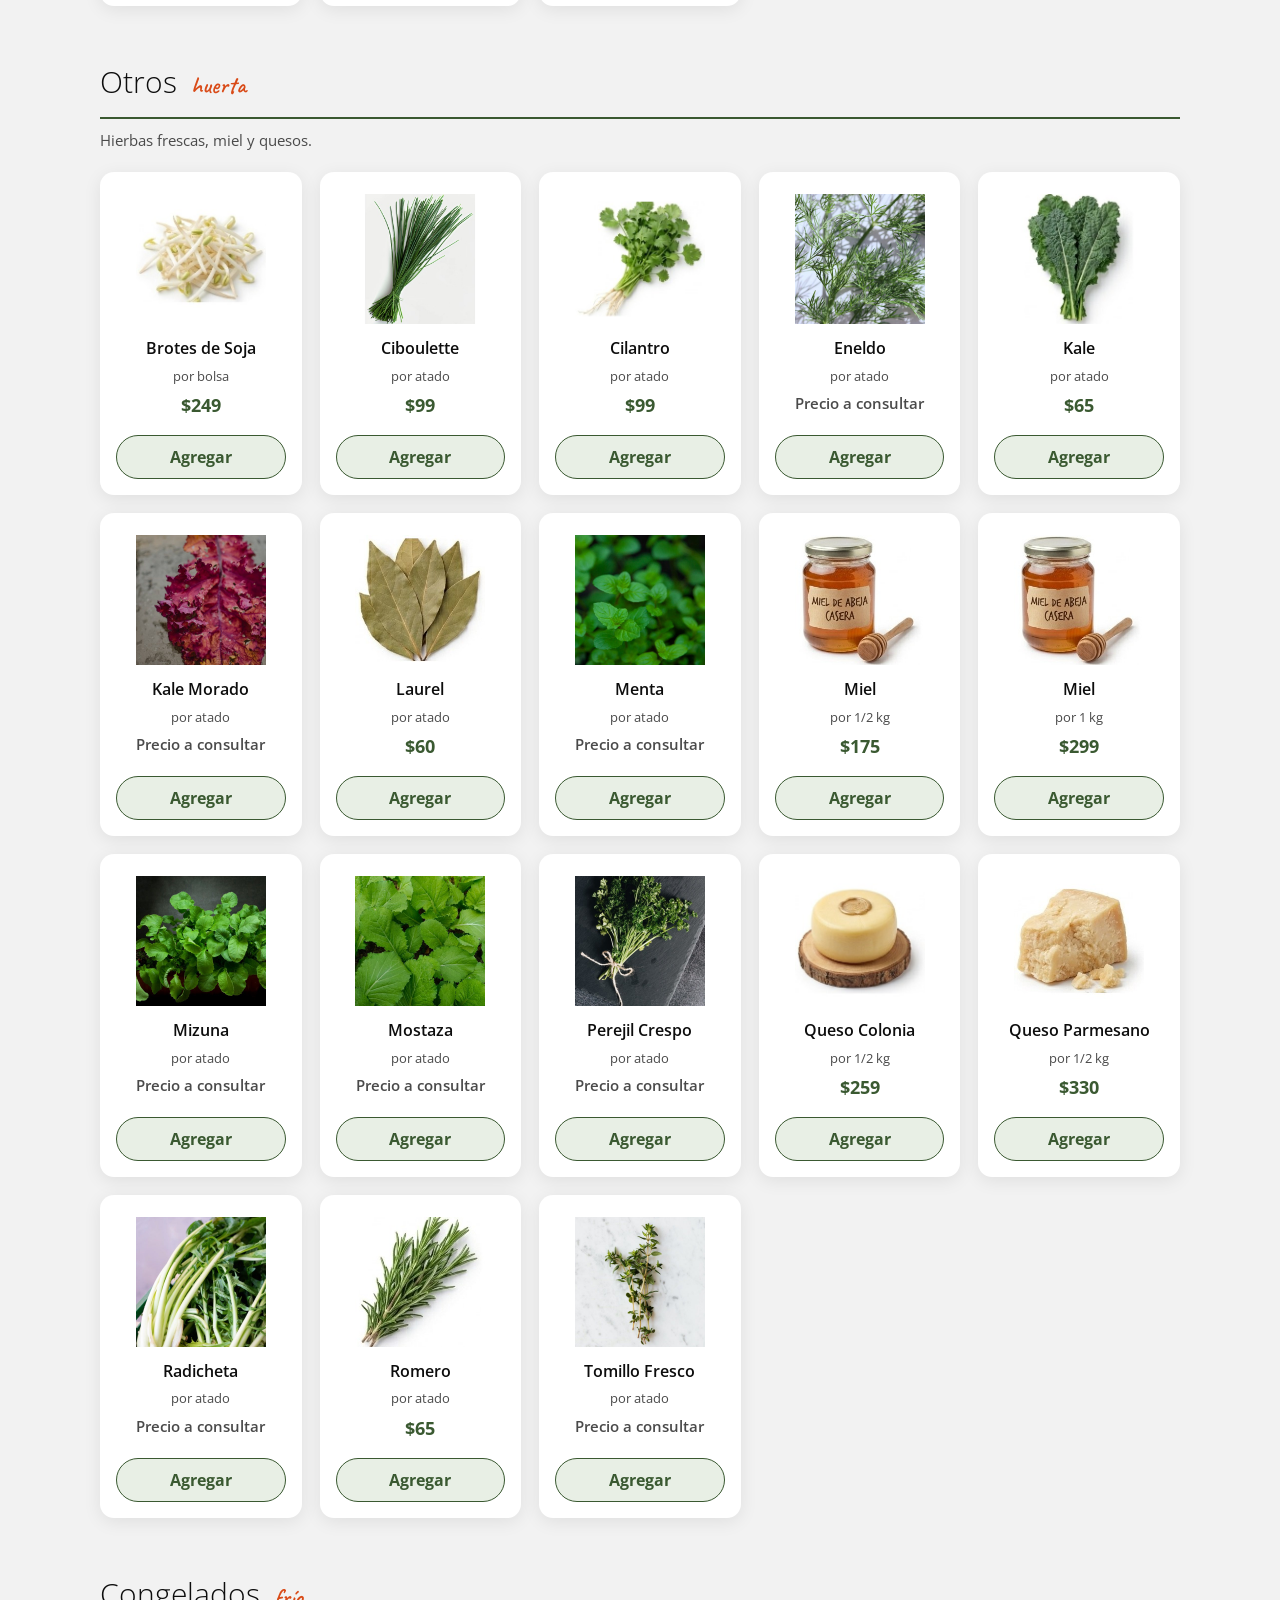
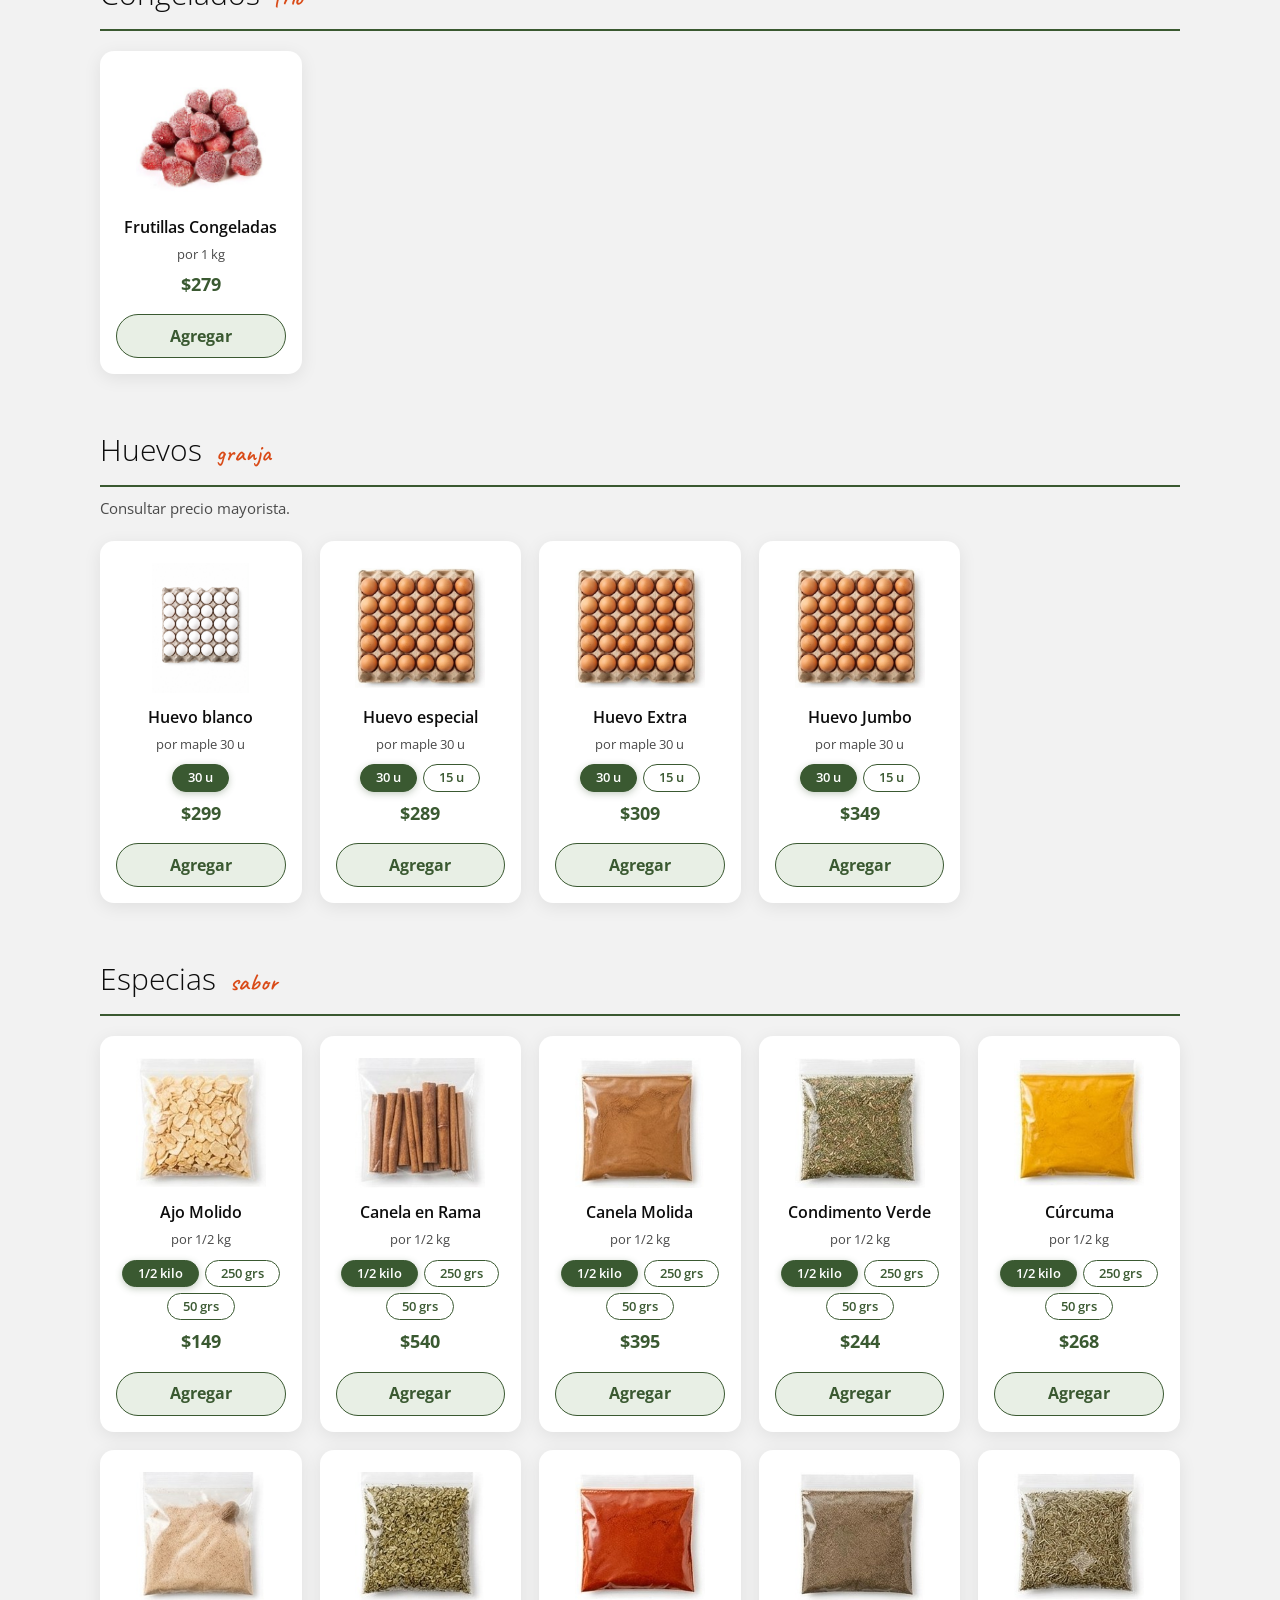
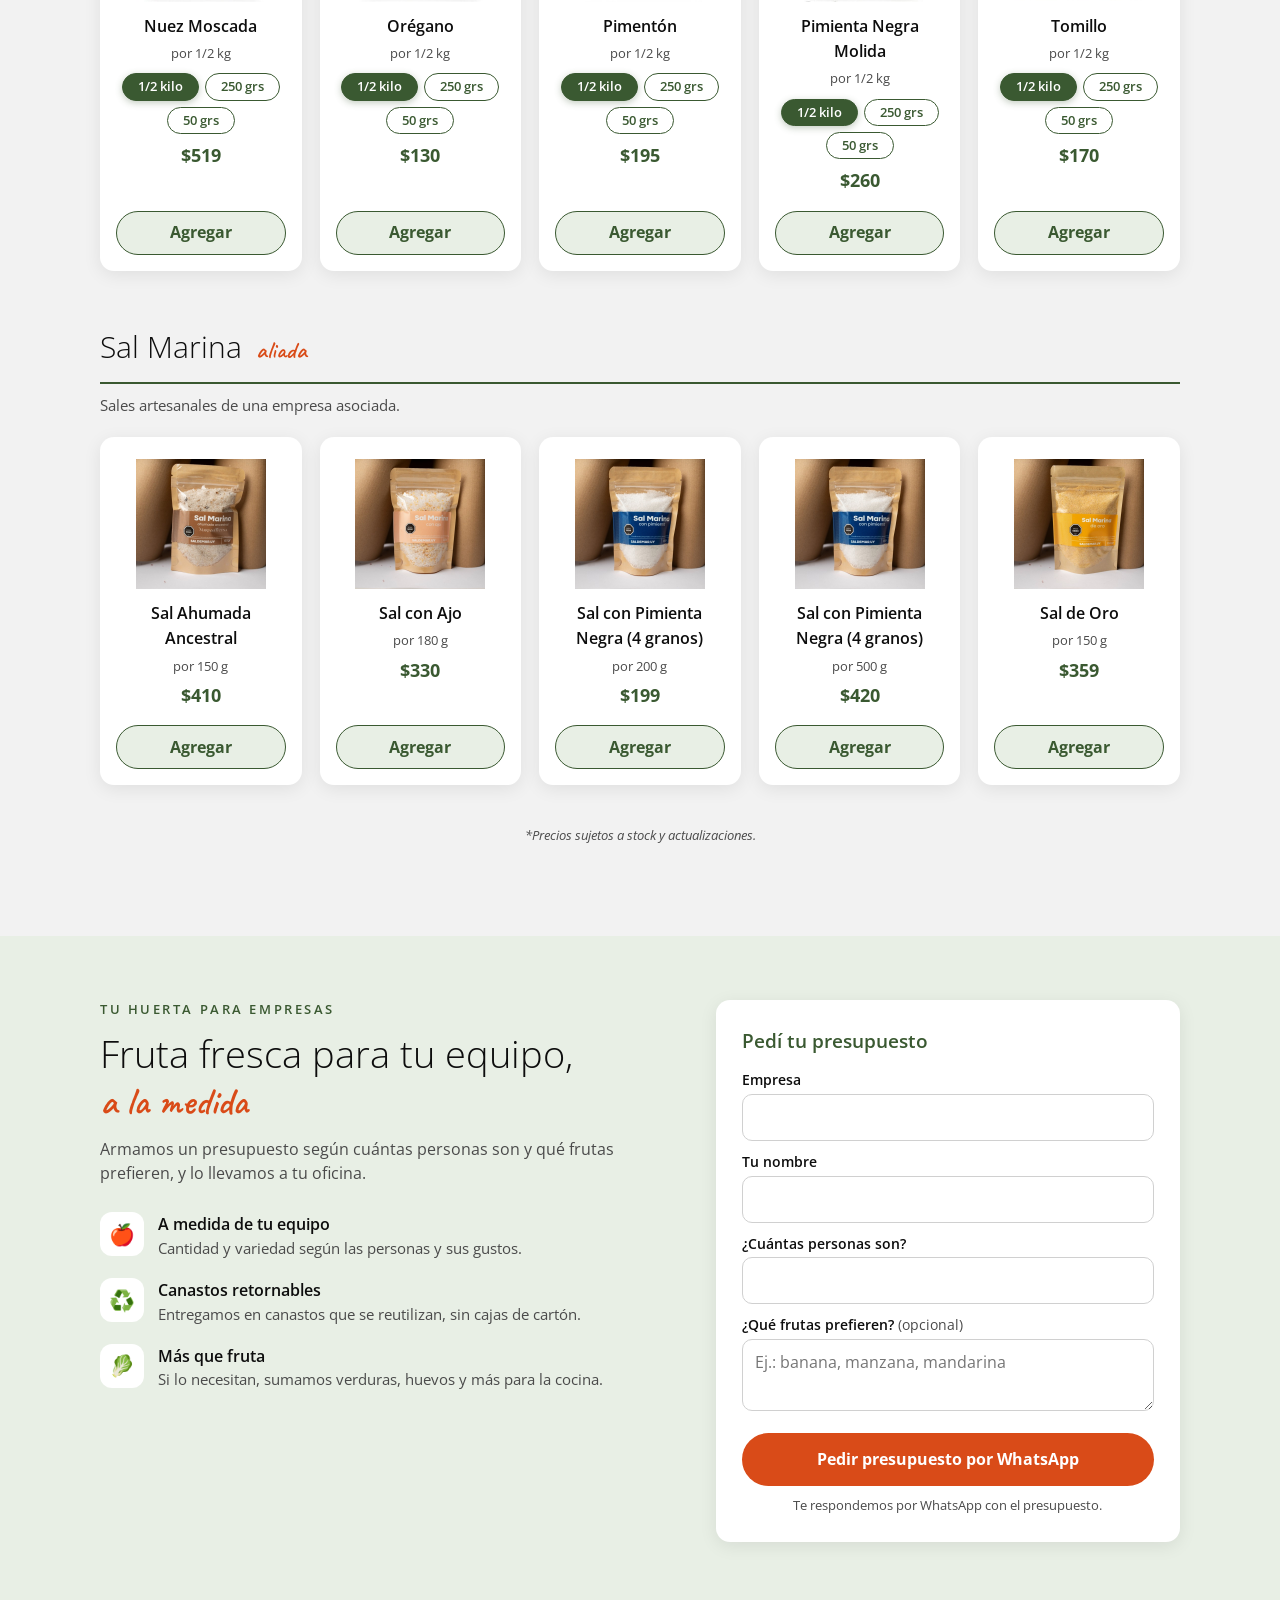
==== commit bf0118f8: "Update index.html" ====
--- a/index.html
+++ b/index.html
@@ -292,7 +292,7 @@
   </div>
 </div>
 
-<script src="products-data.js?v=33"></script>
+<script src="products-data.js?v=34"></script>
 <script src="script.js?v=23"></script>
 </body>
 </html>
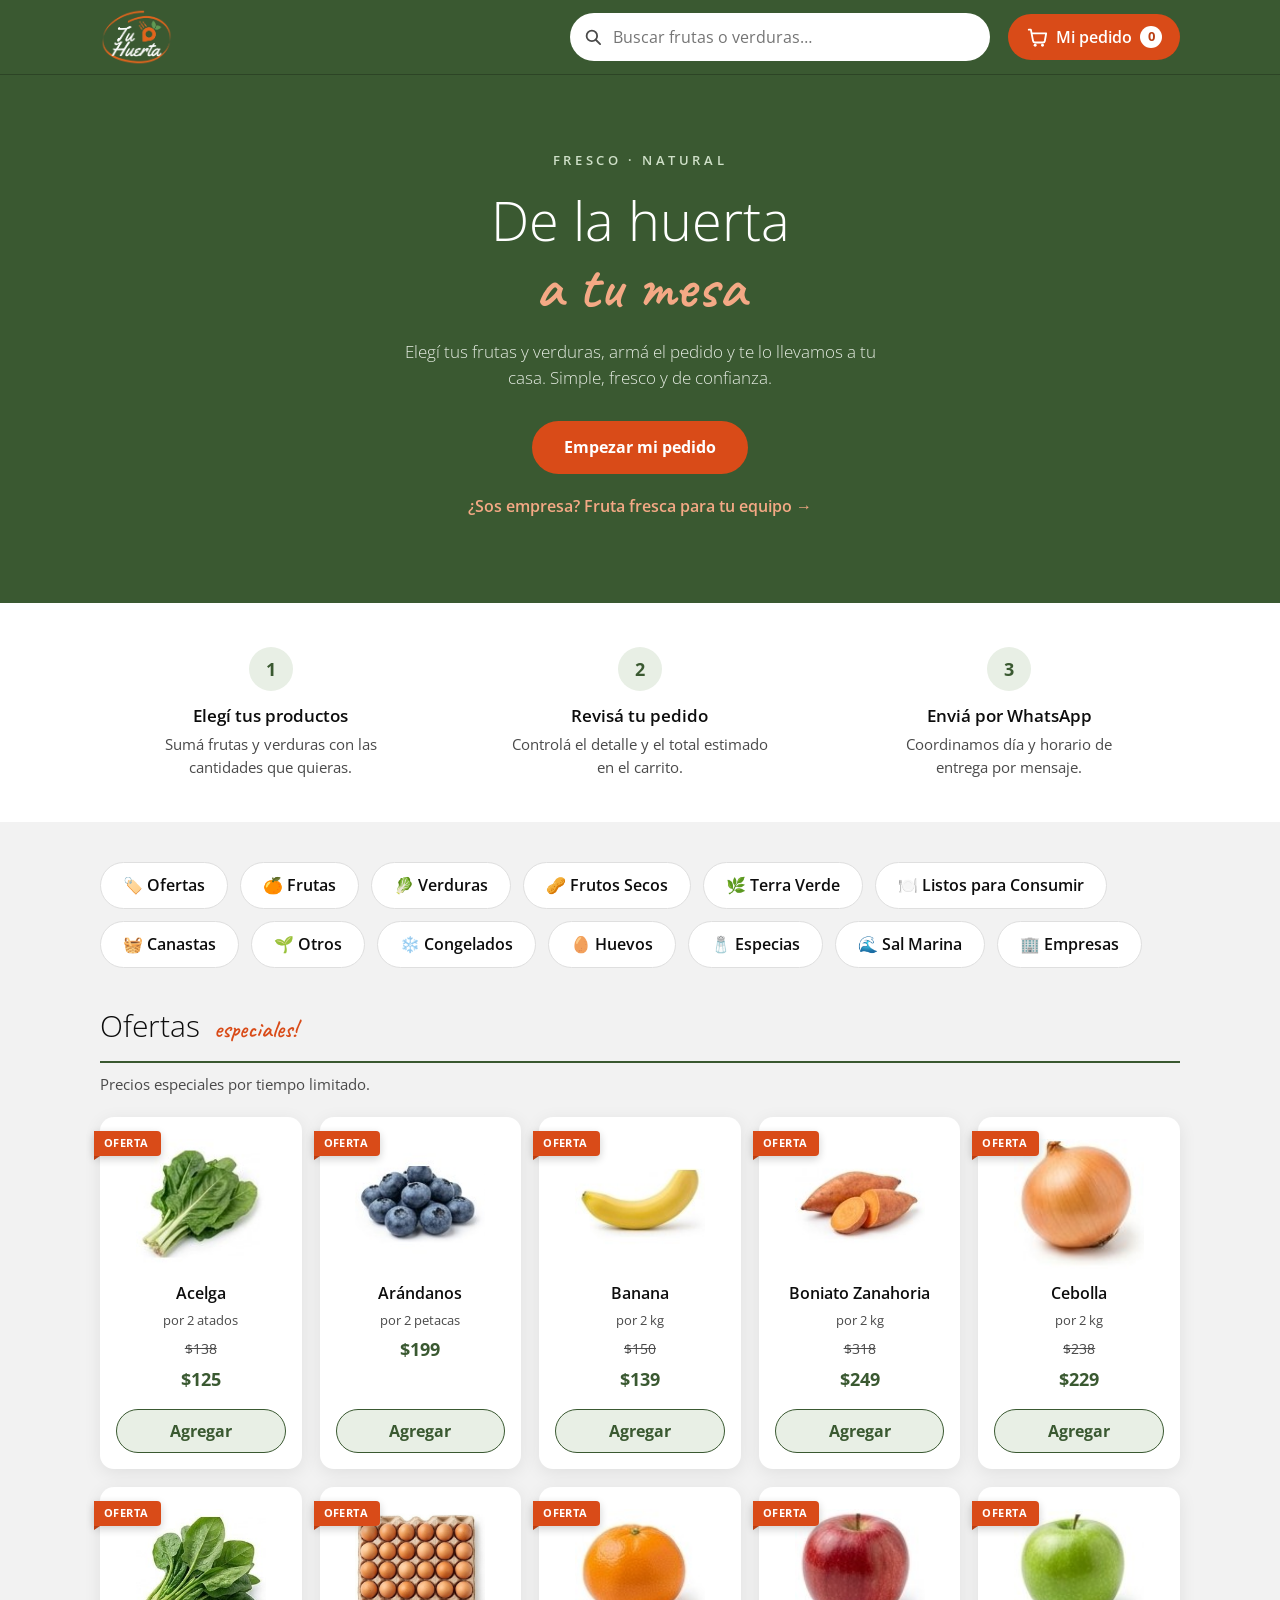
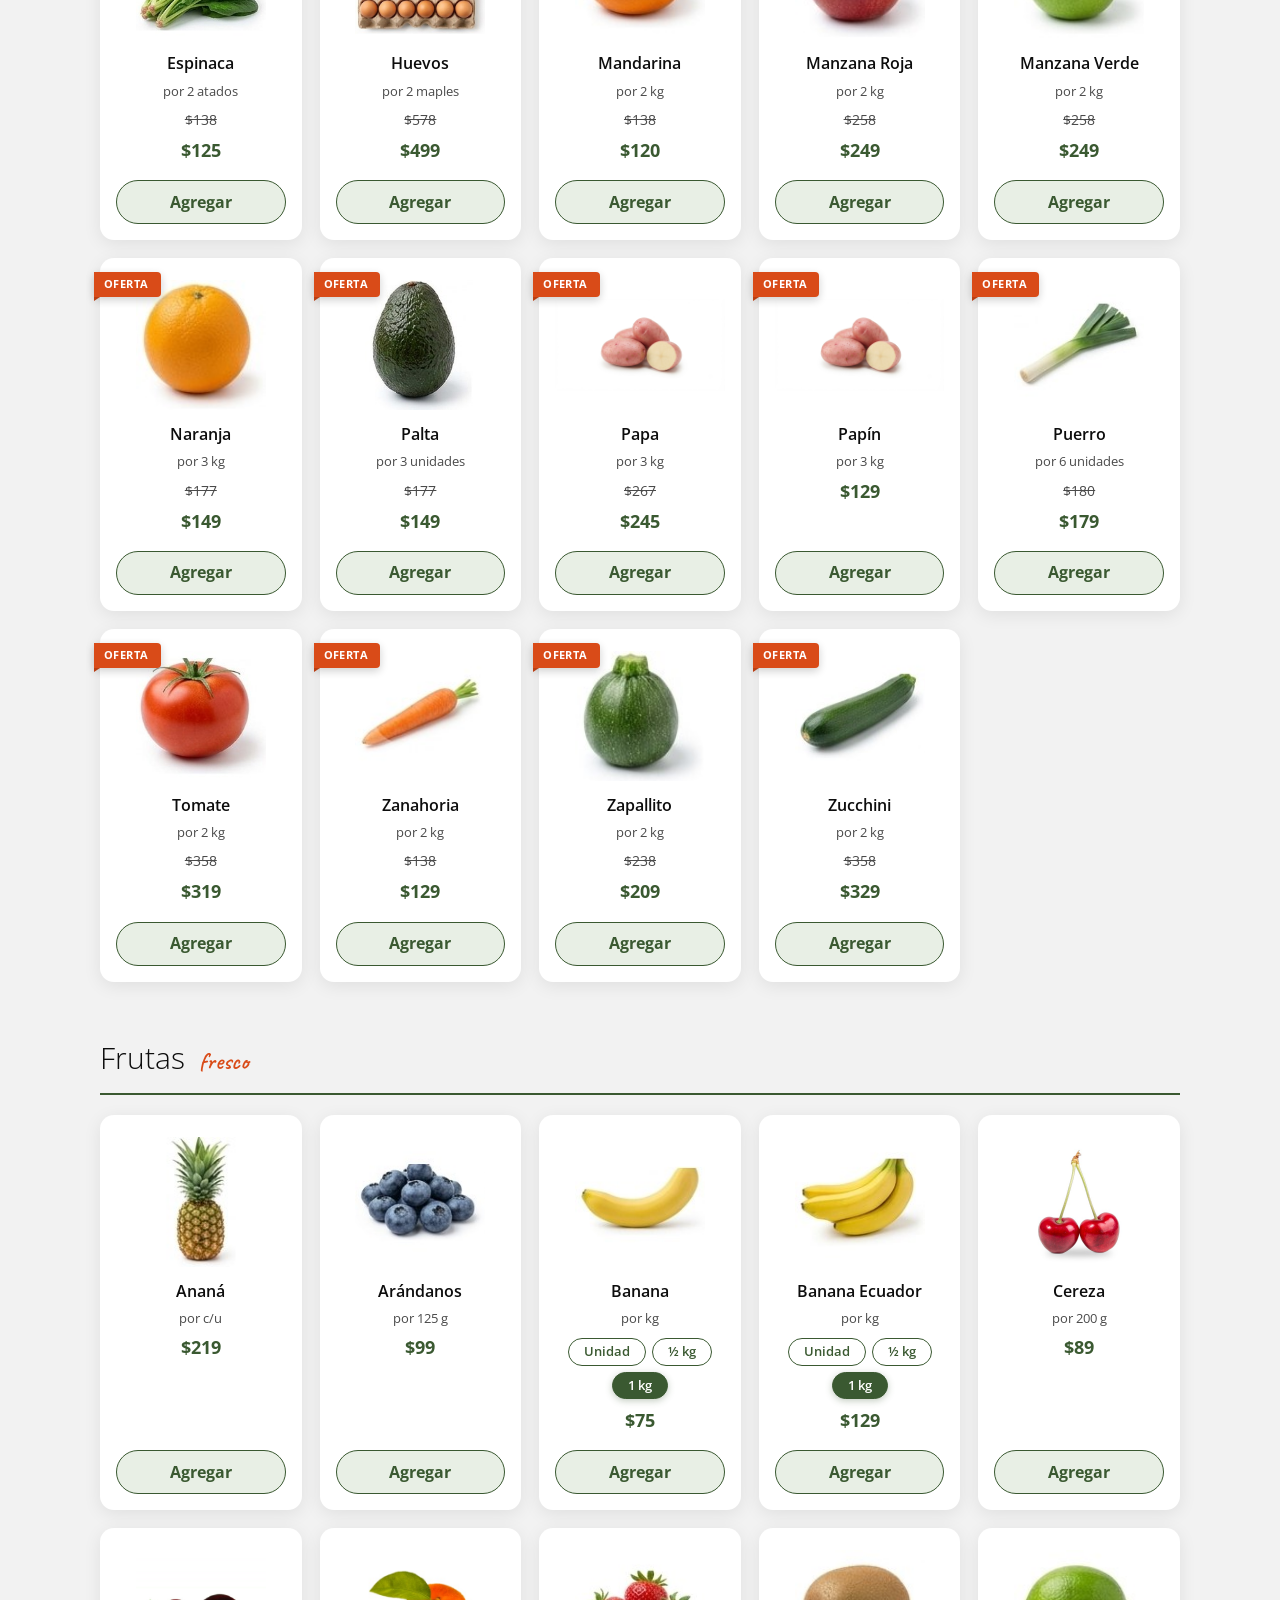
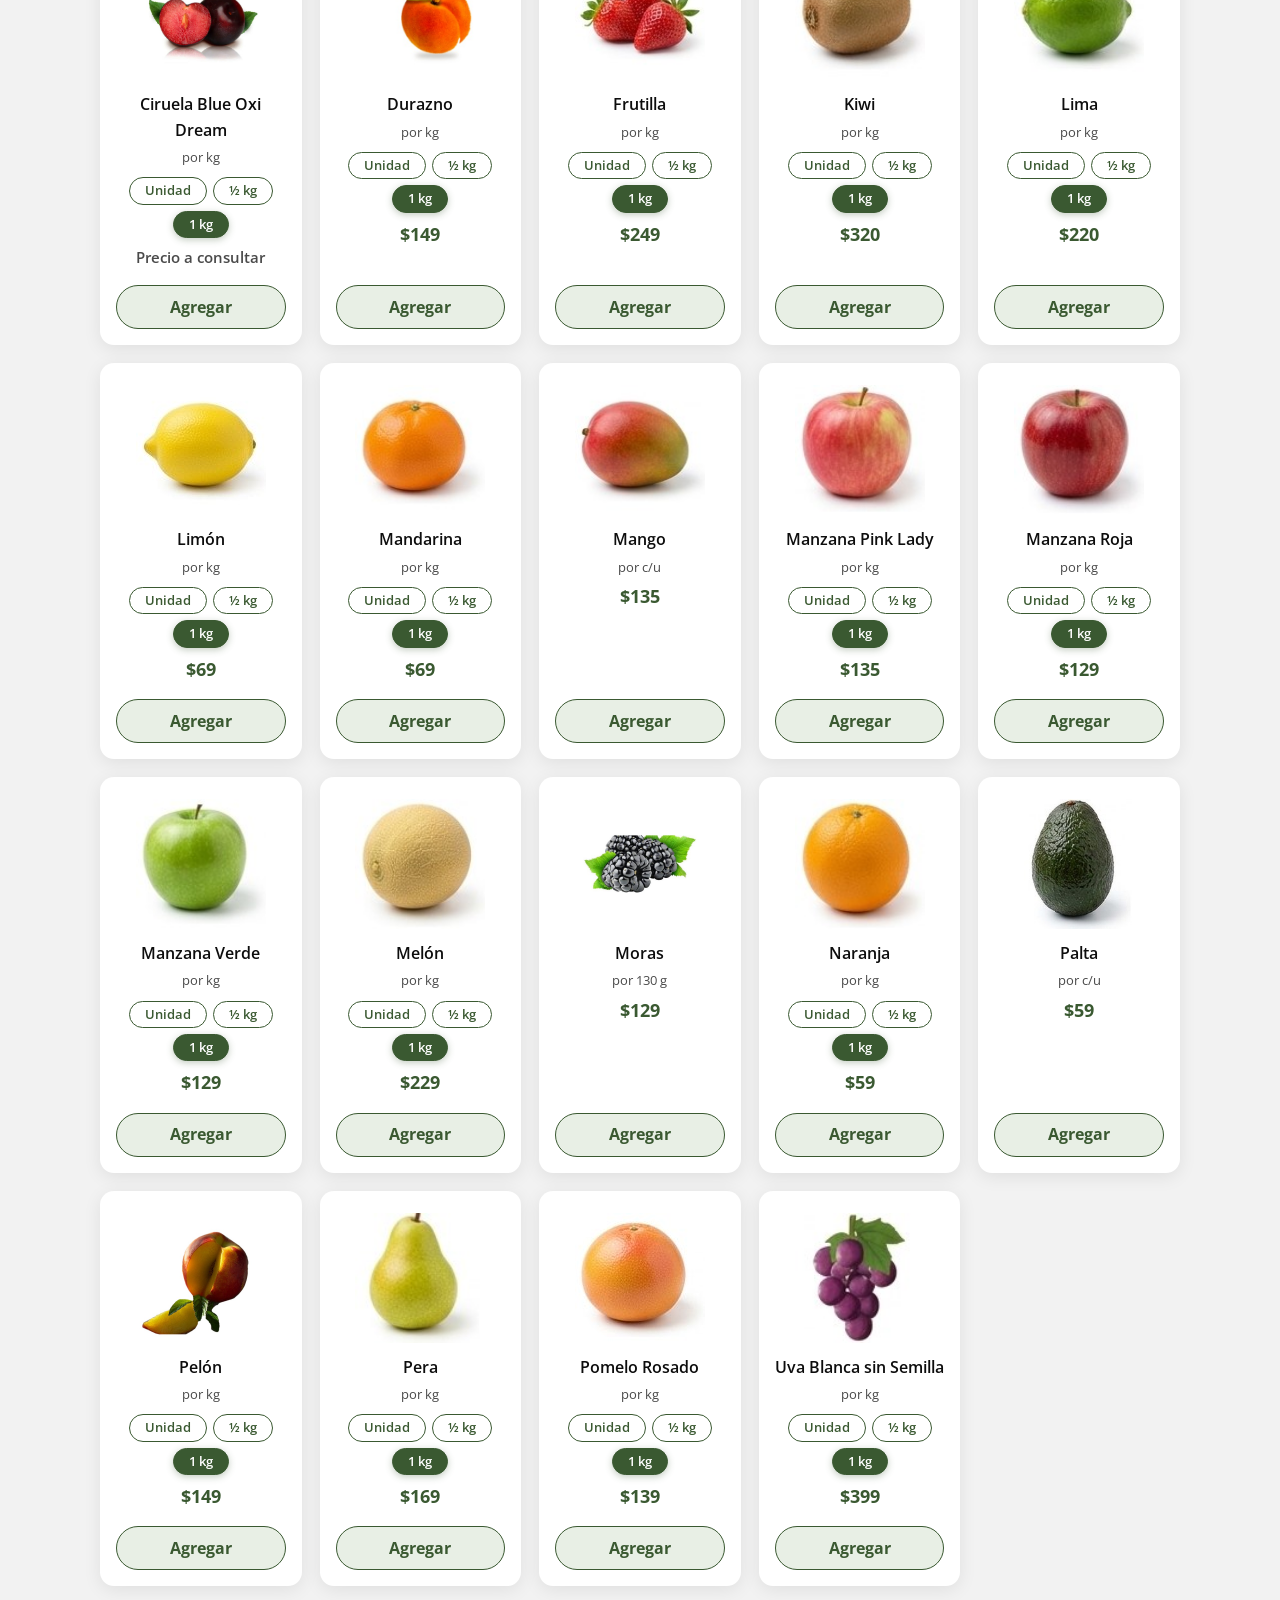
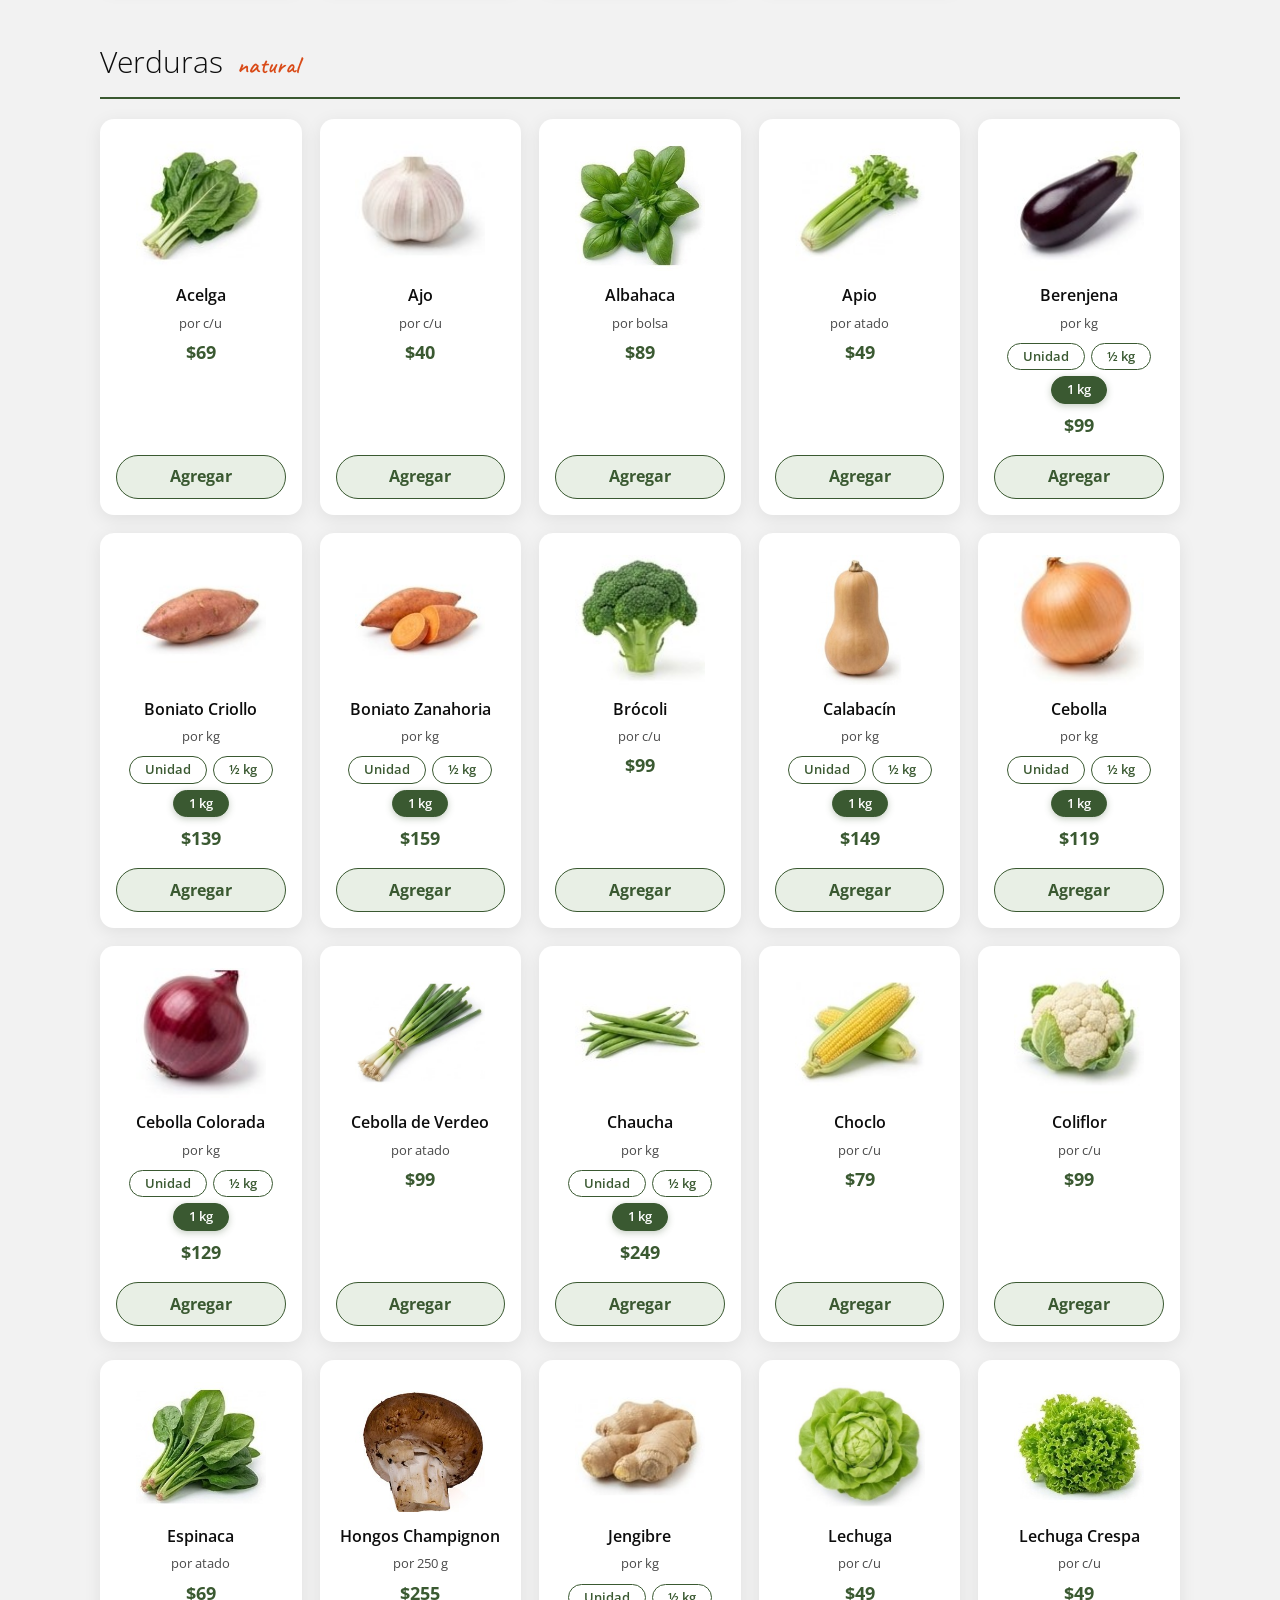
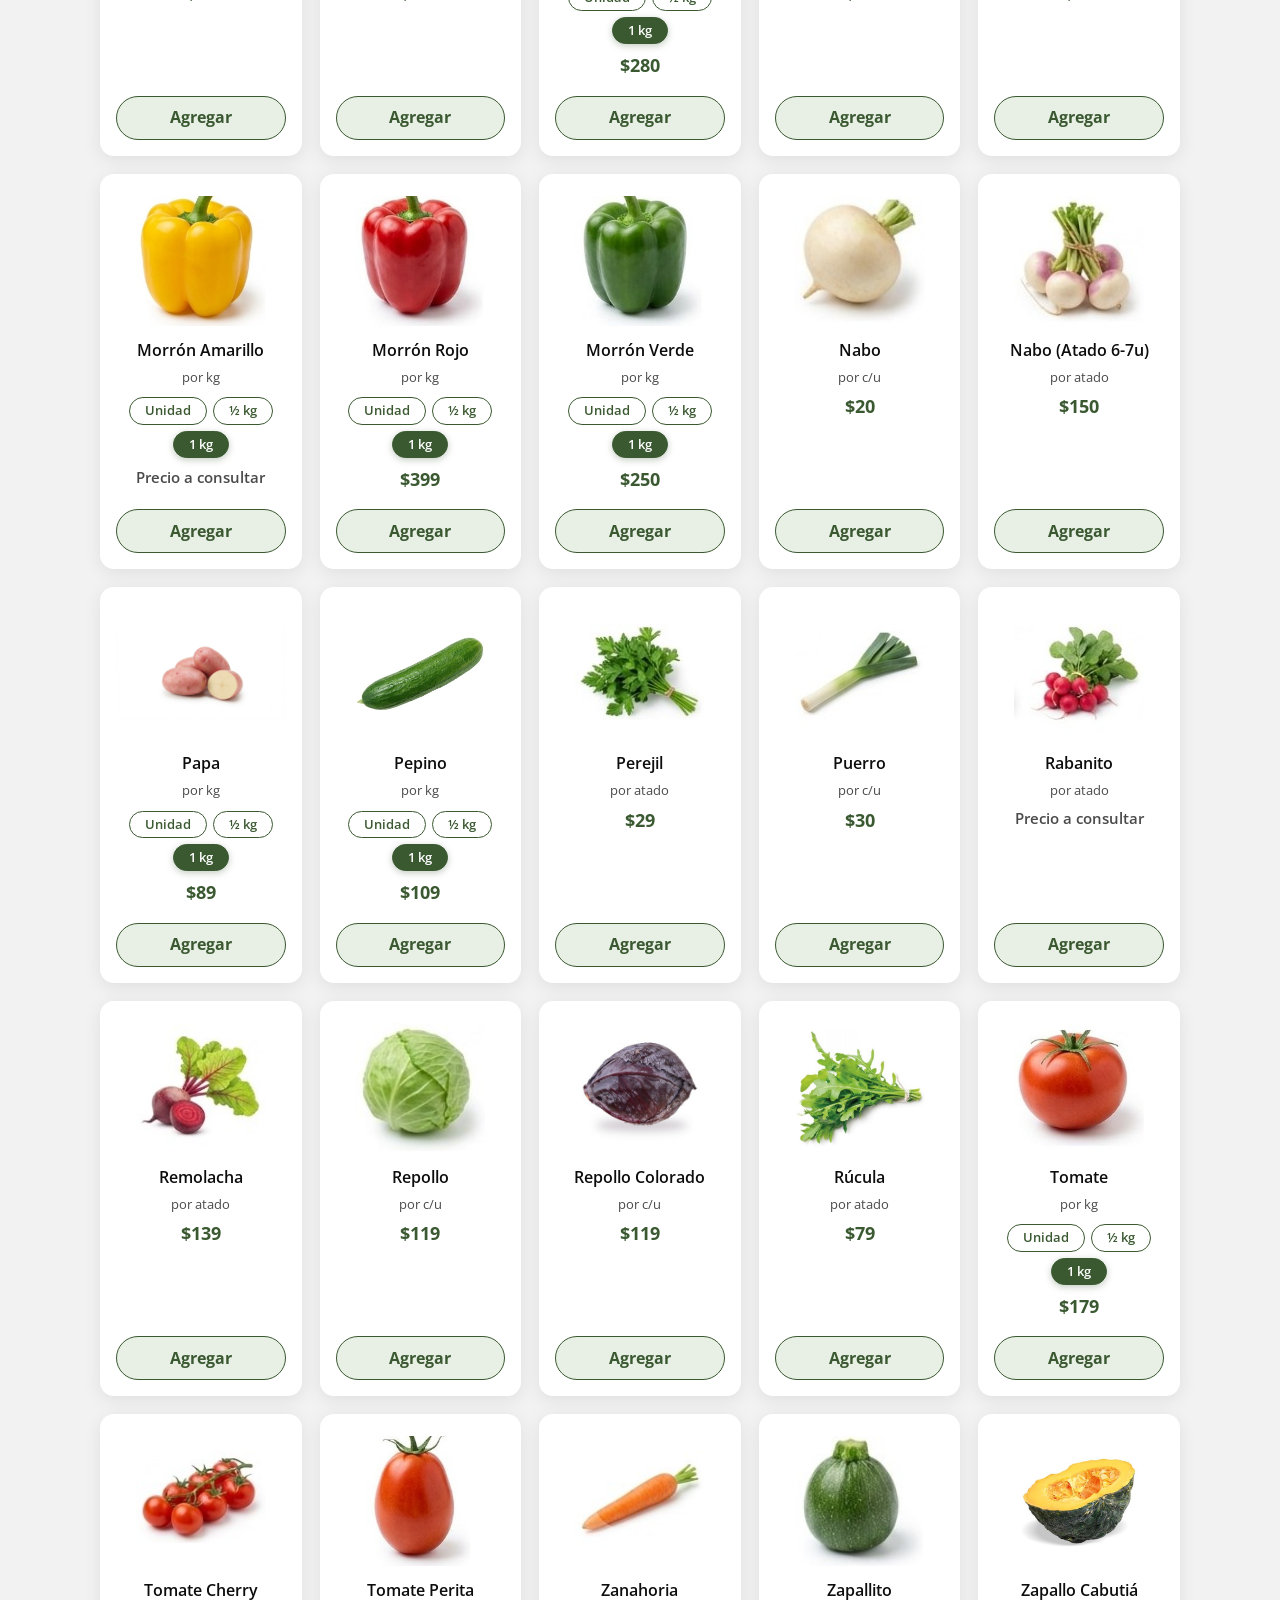
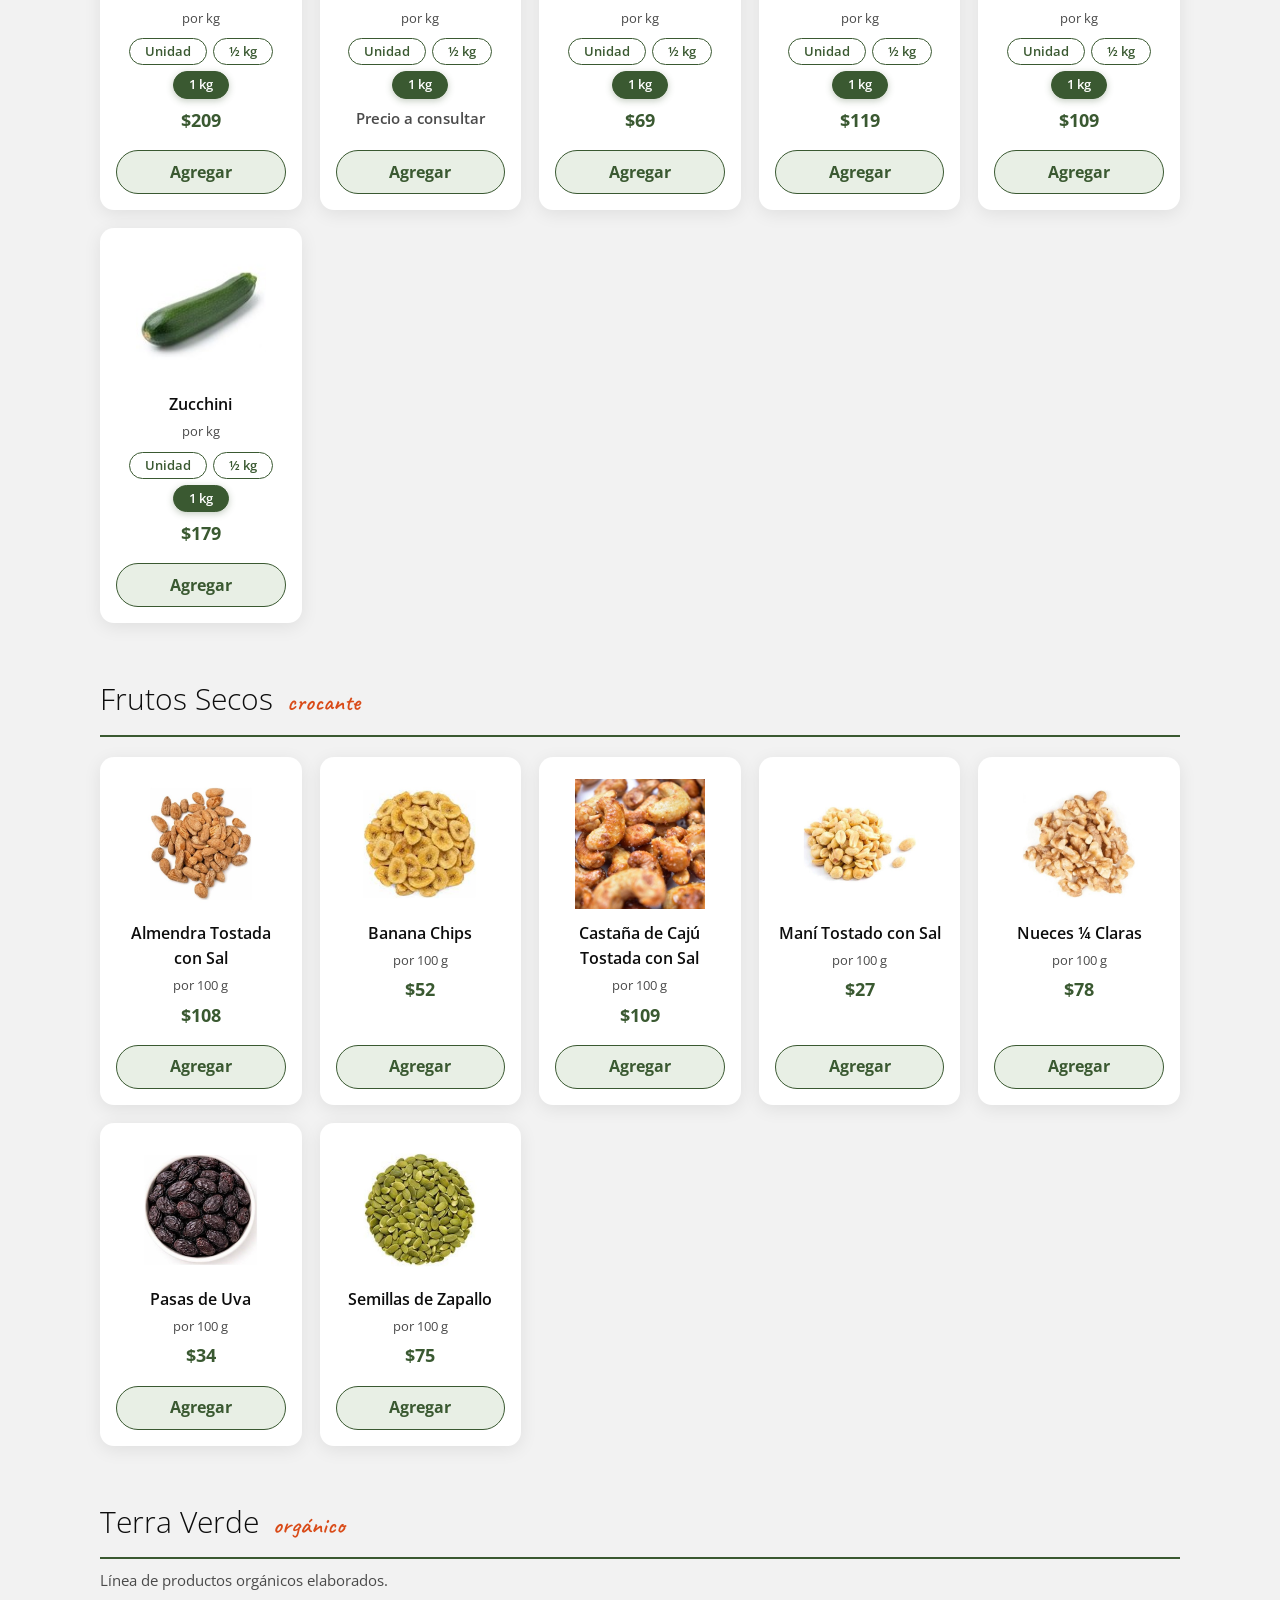
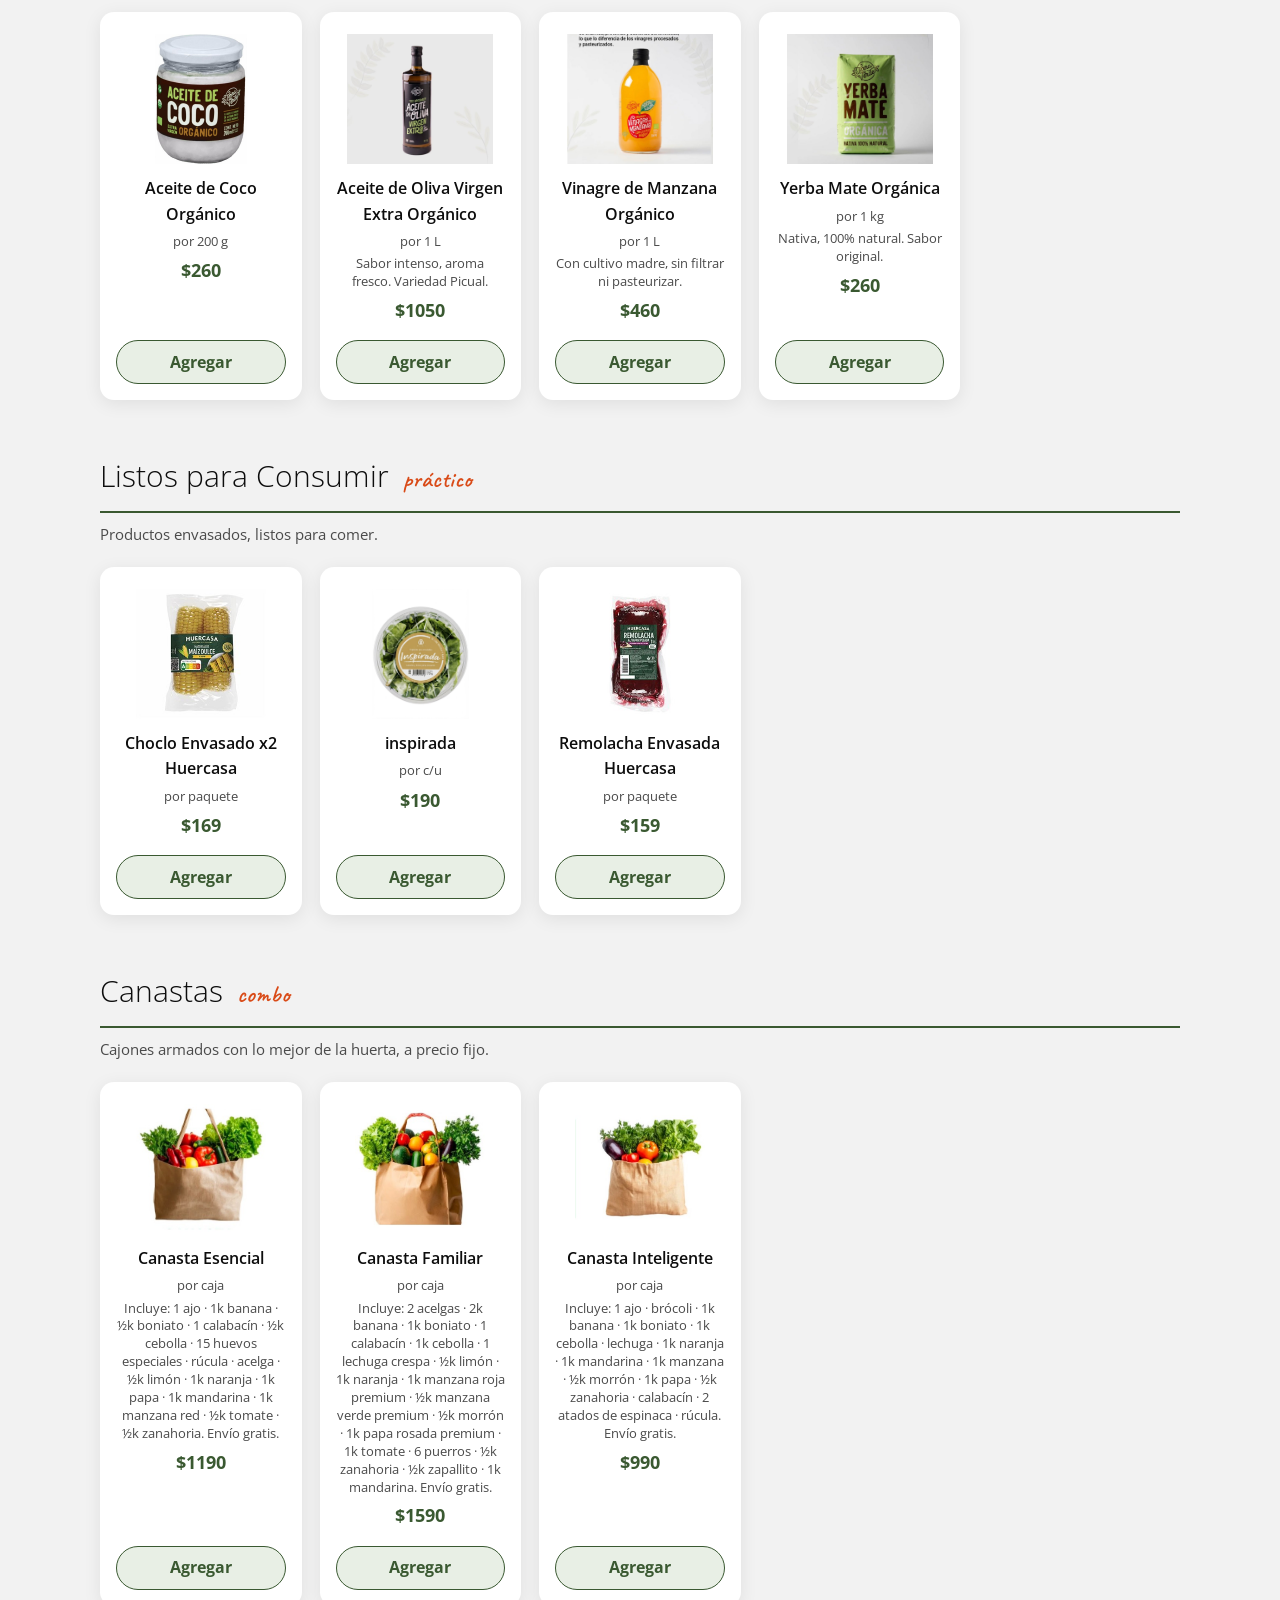
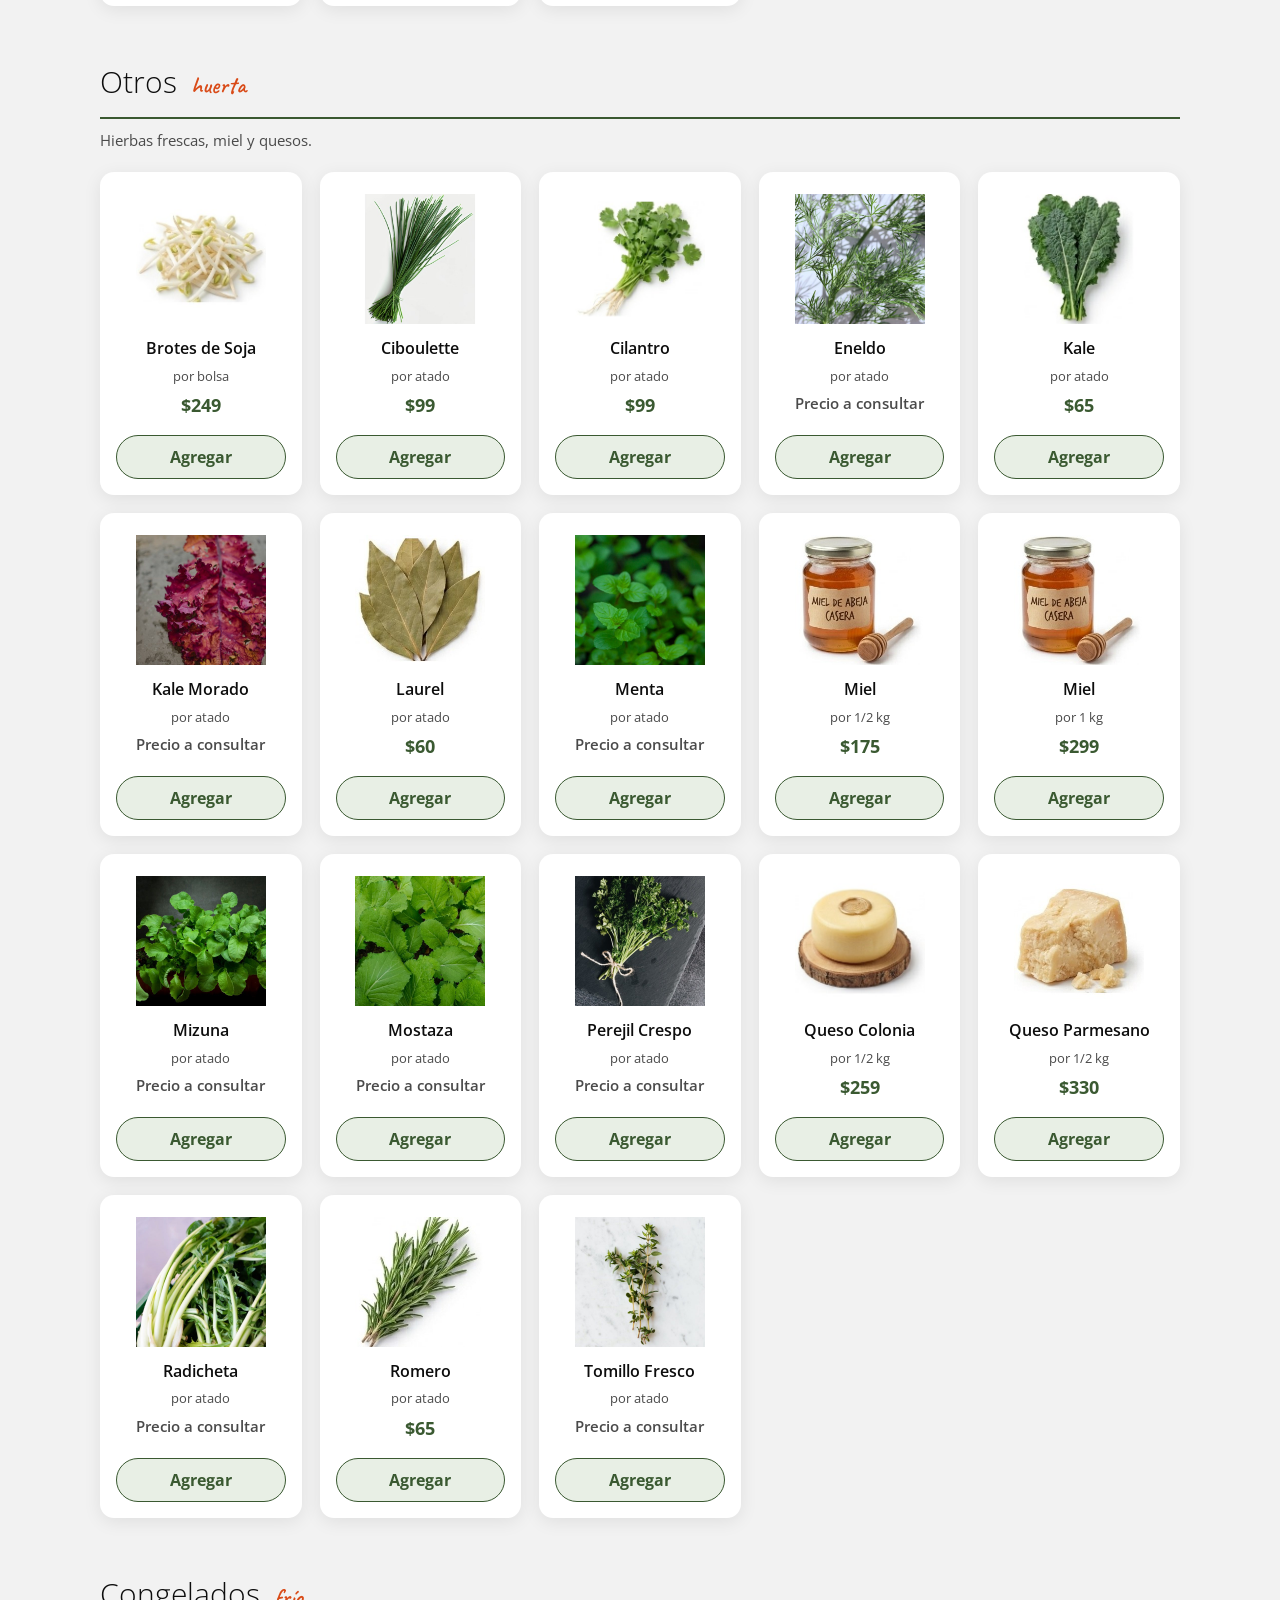
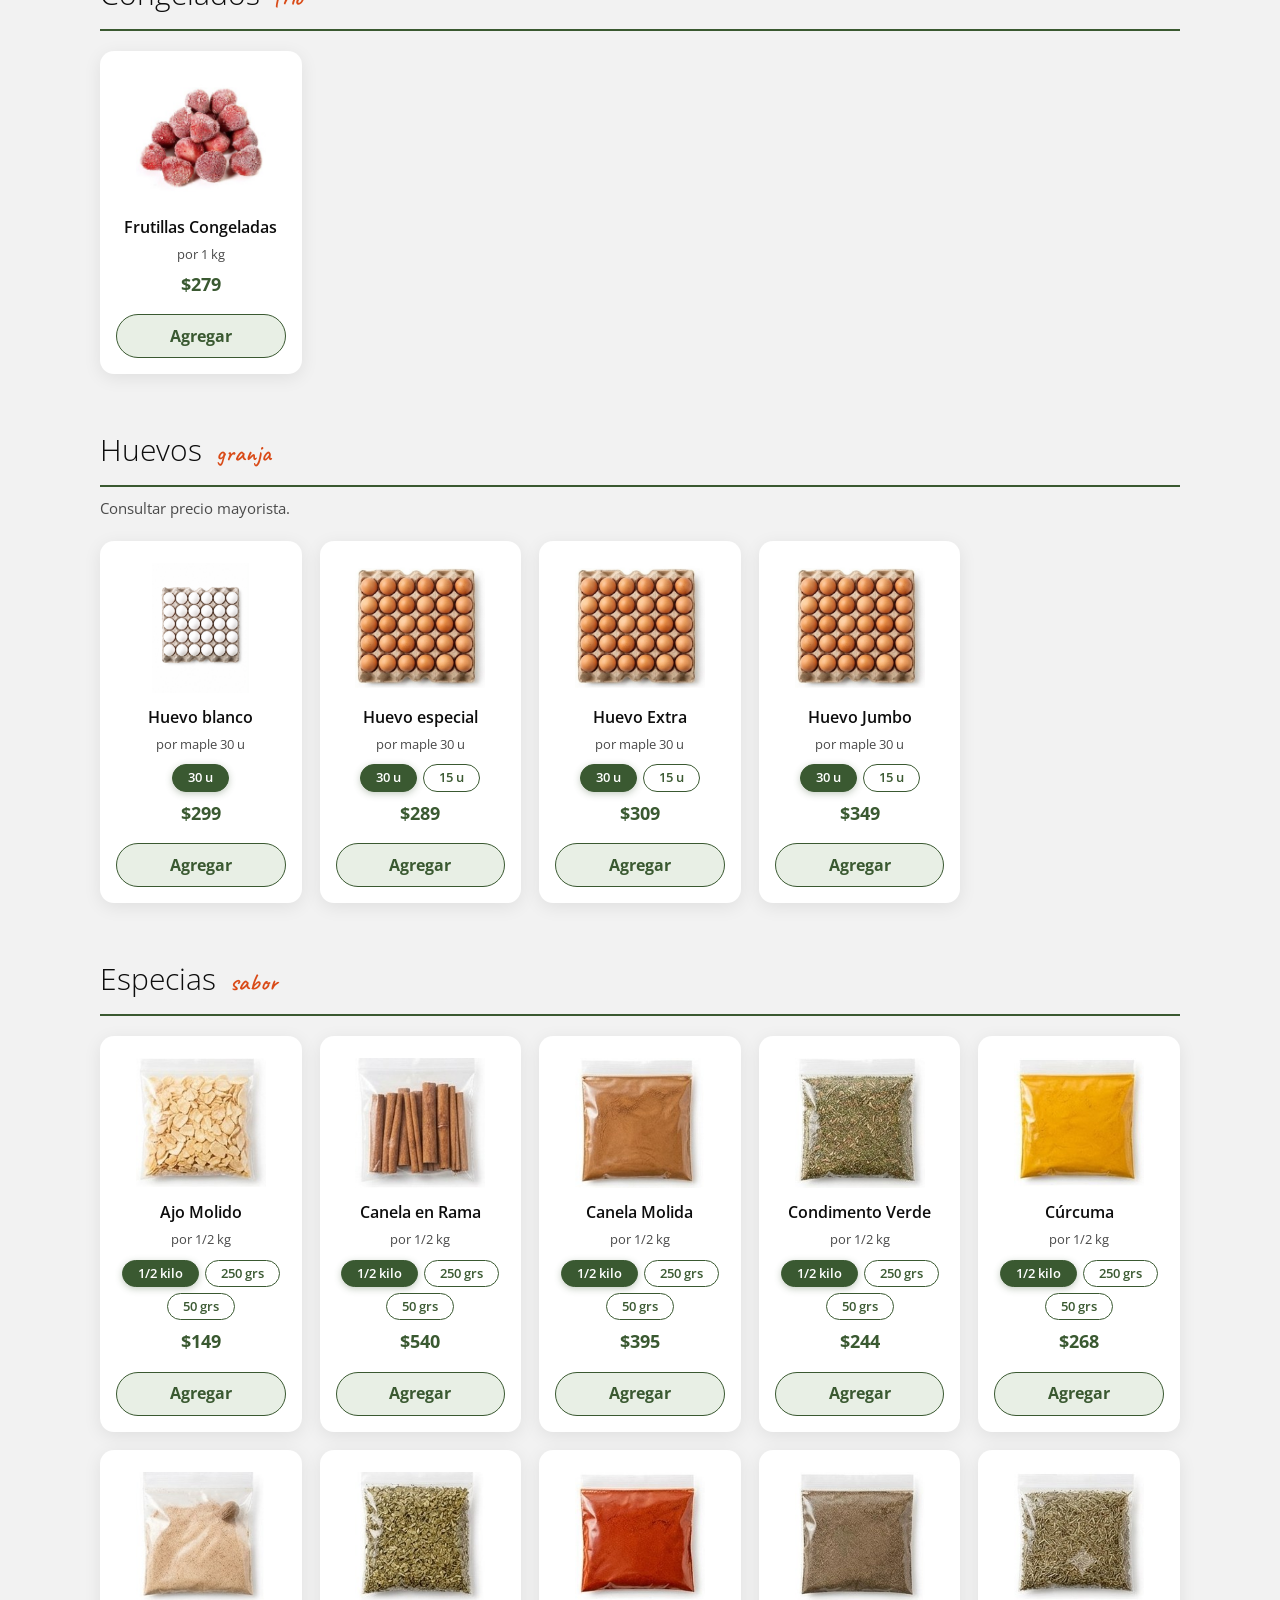
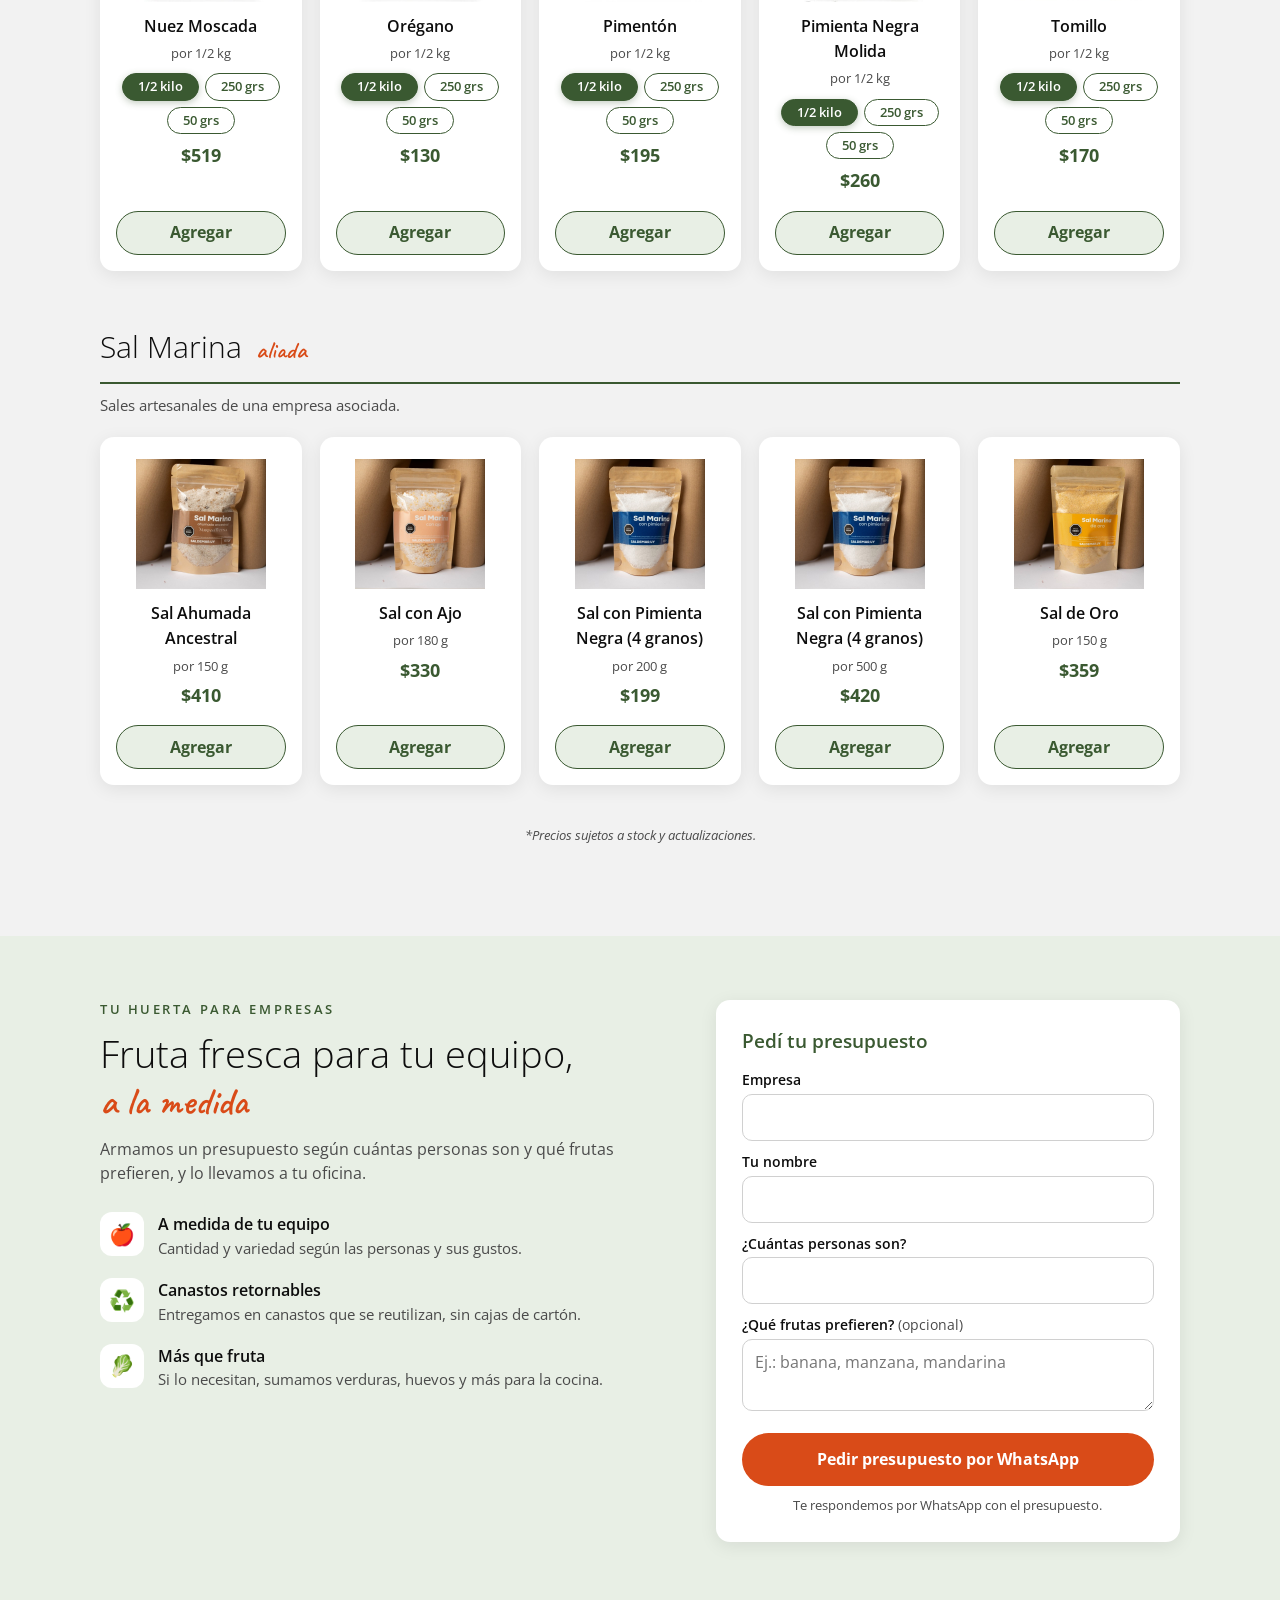
==== commit 55c431a5: "Update index.html" ====
--- a/index.html
+++ b/index.html
@@ -292,7 +292,7 @@
   </div>
 </div>
 
-<script src="products-data.js?v=34"></script>
+<script src="products-data.js?v=35"></script>
 <script src="script.js?v=23"></script>
 </body>
 </html>
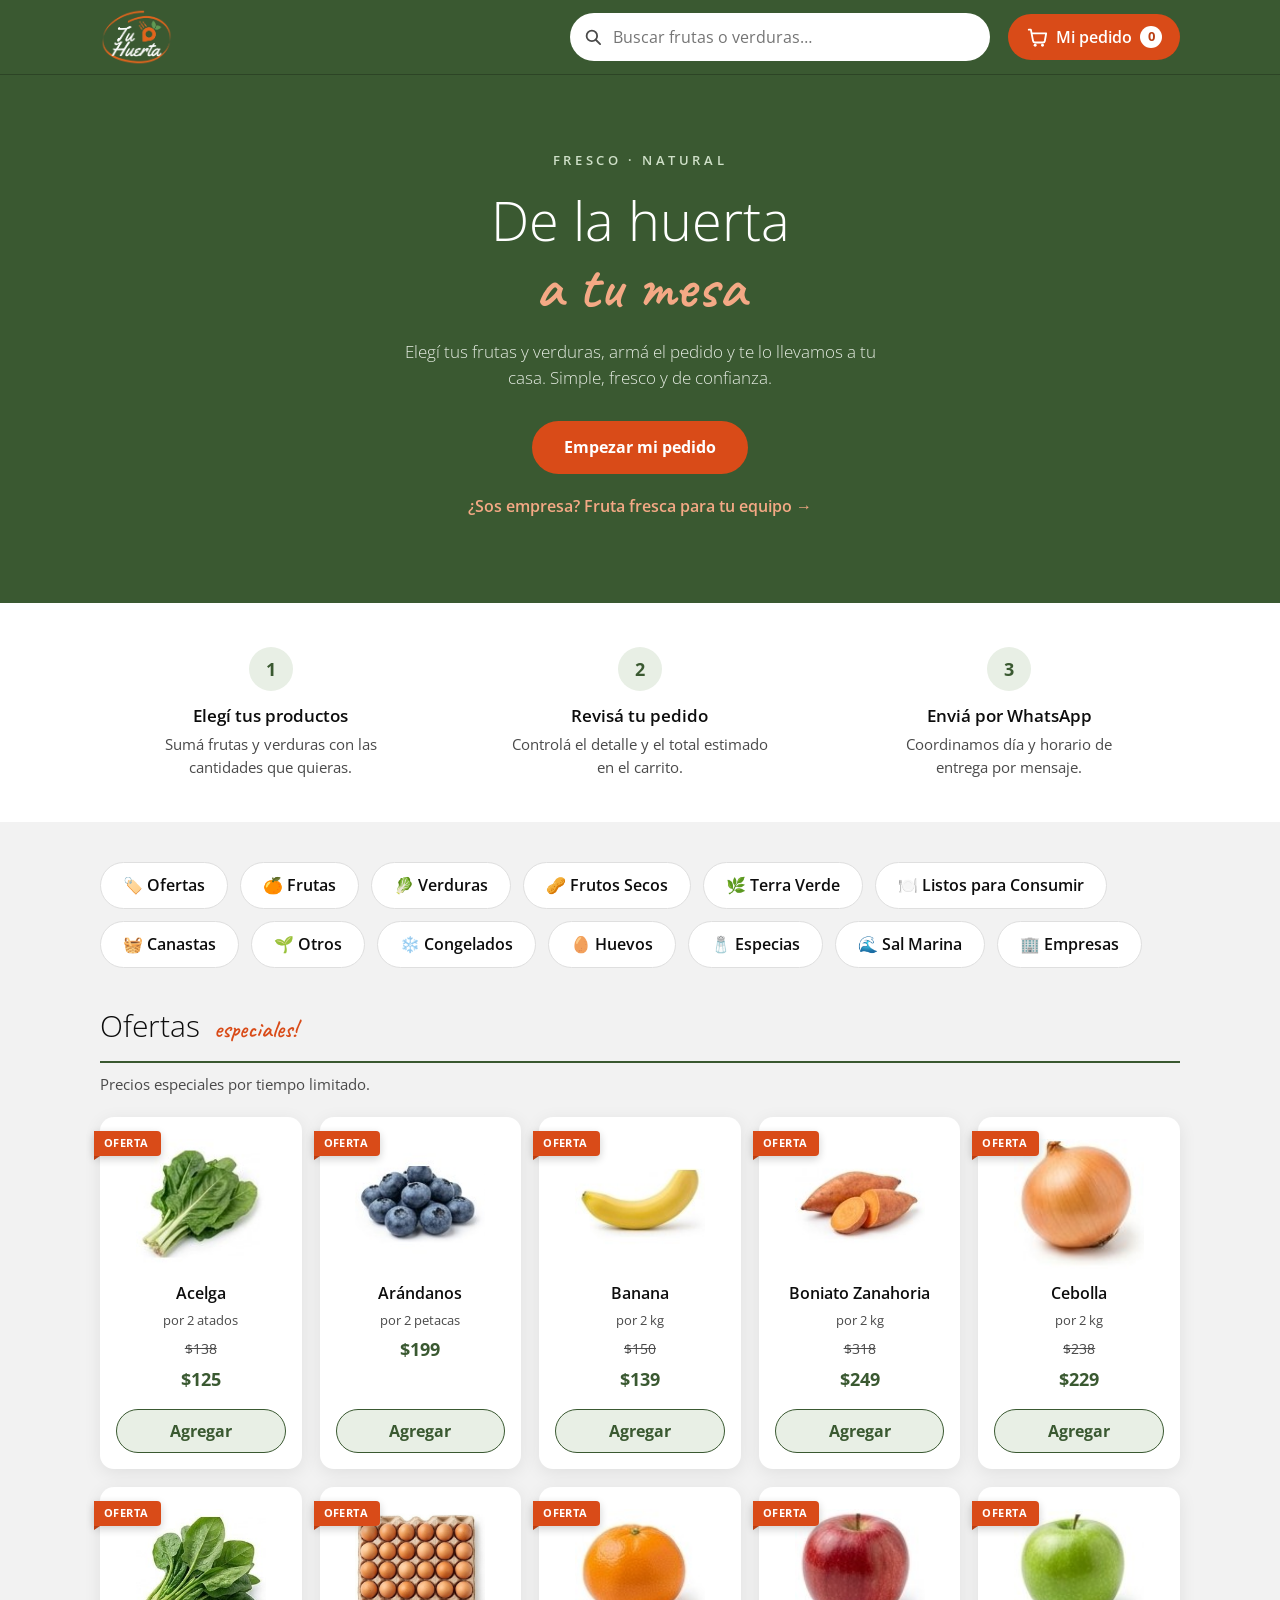
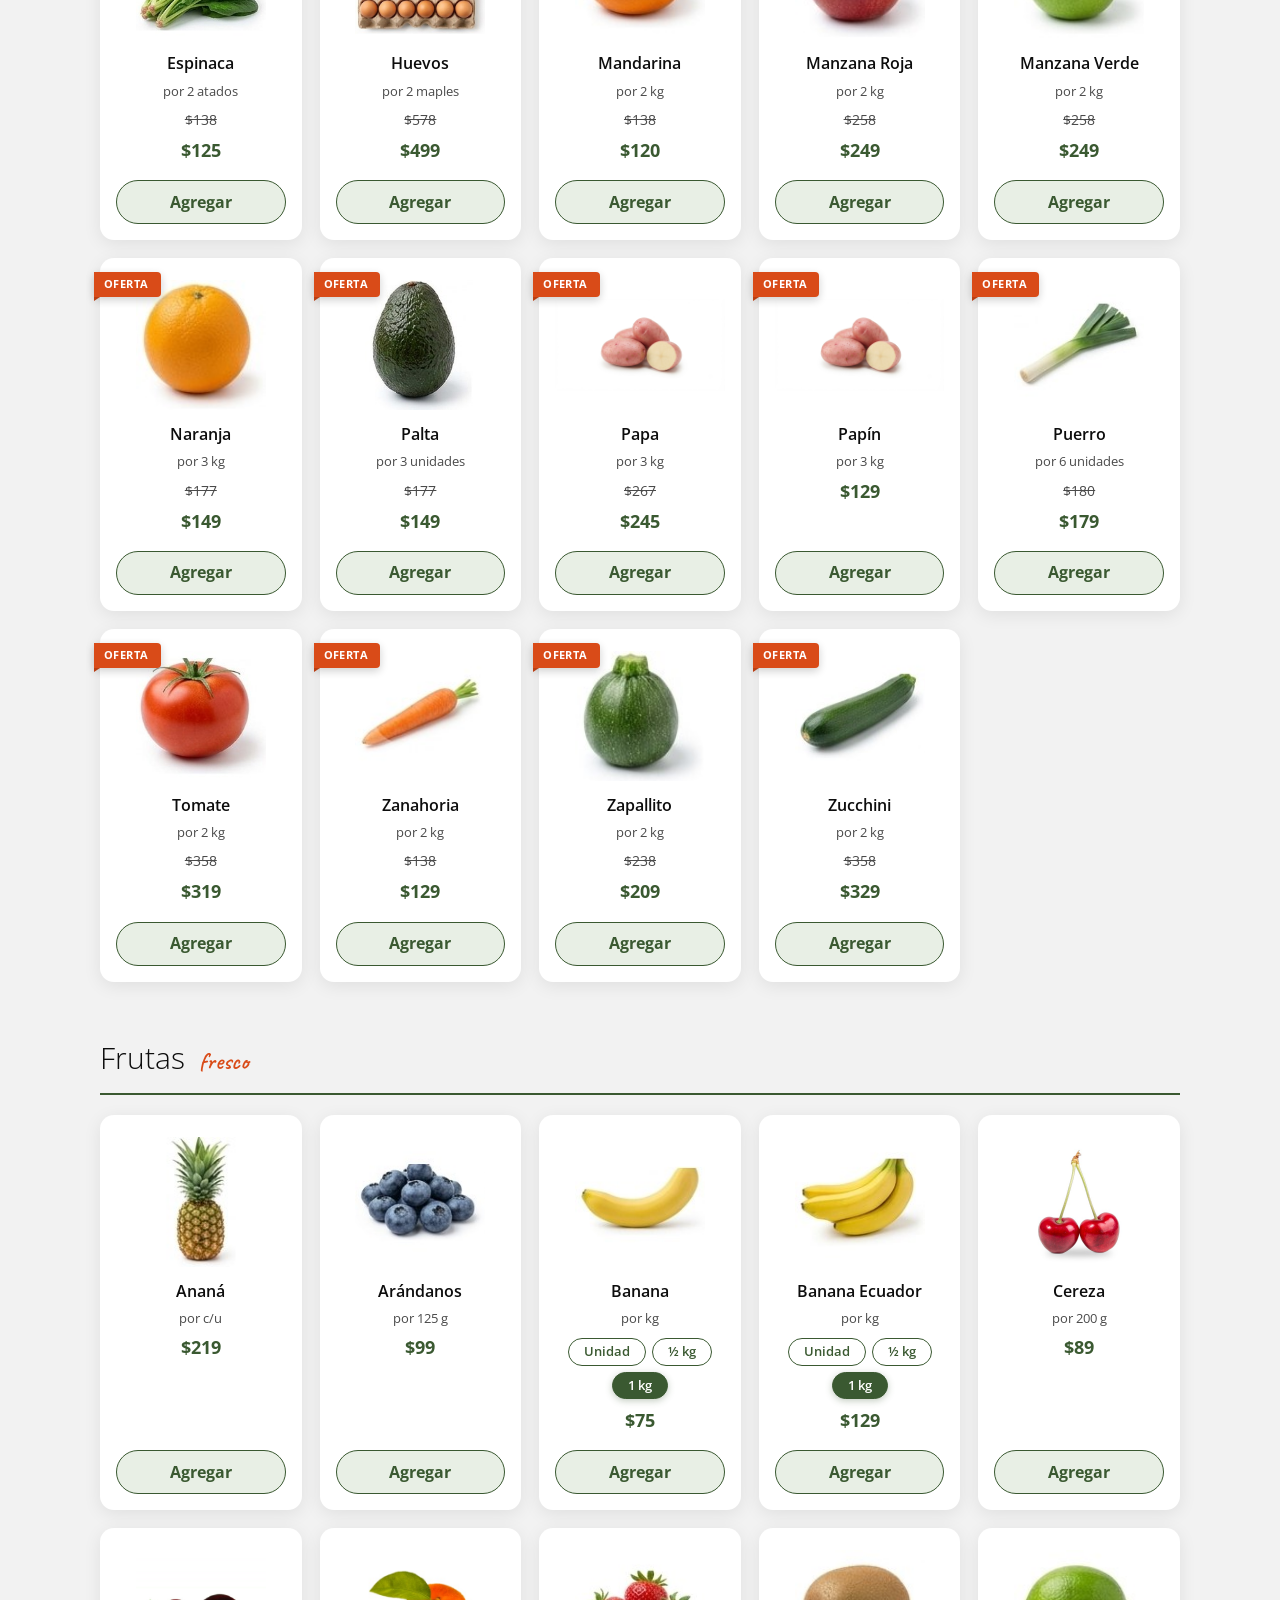
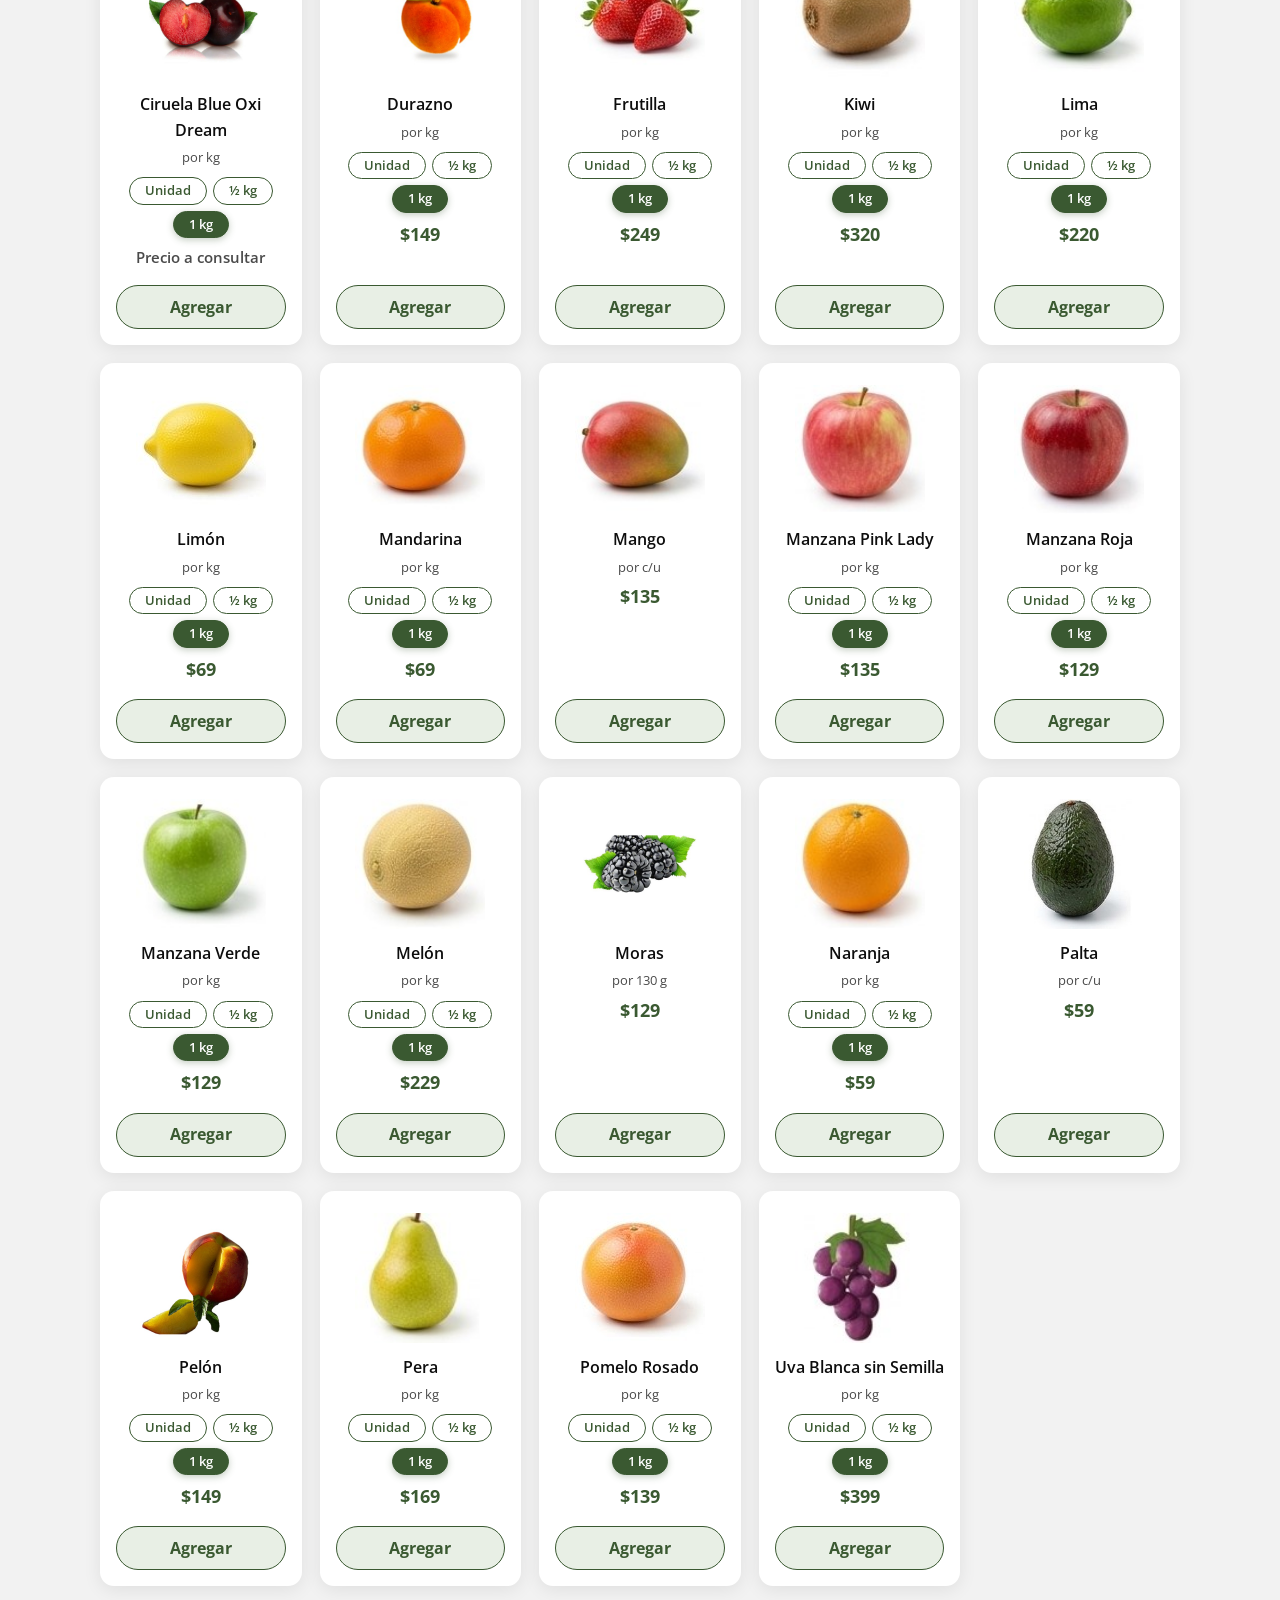
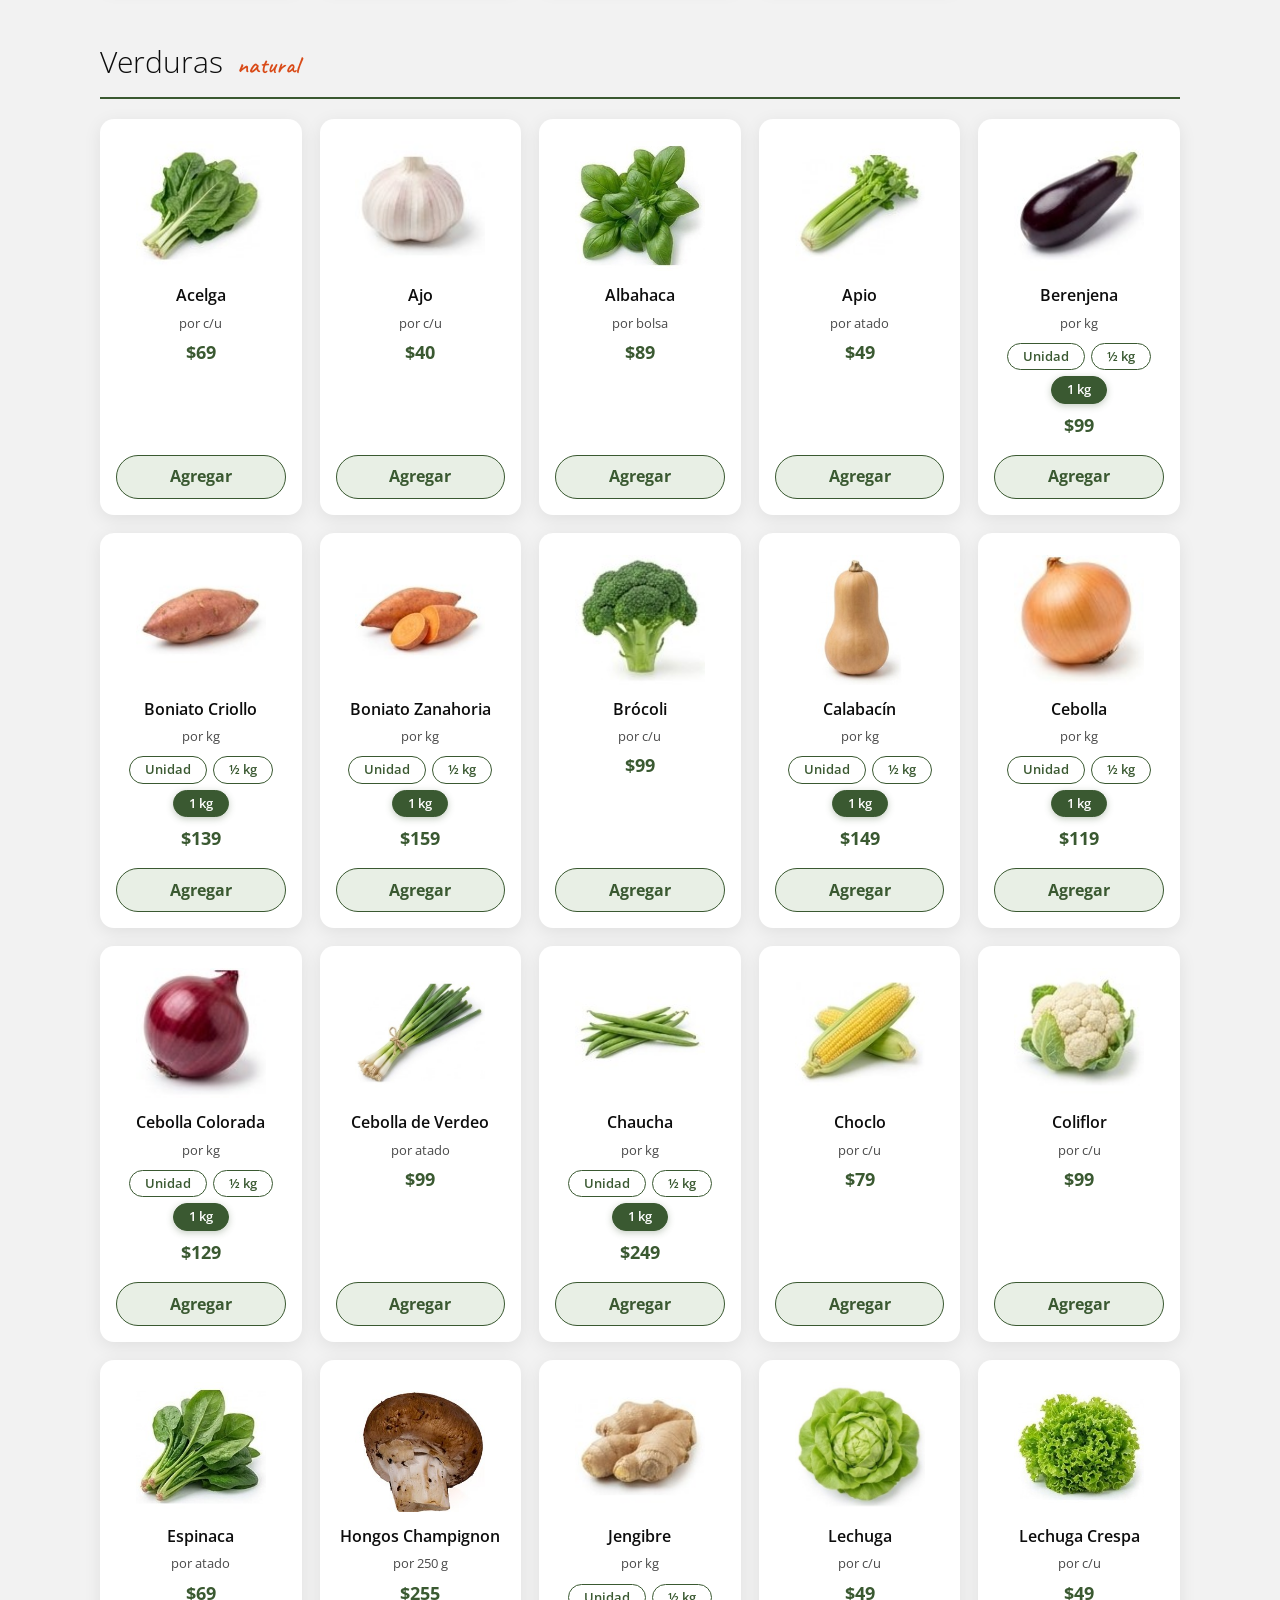
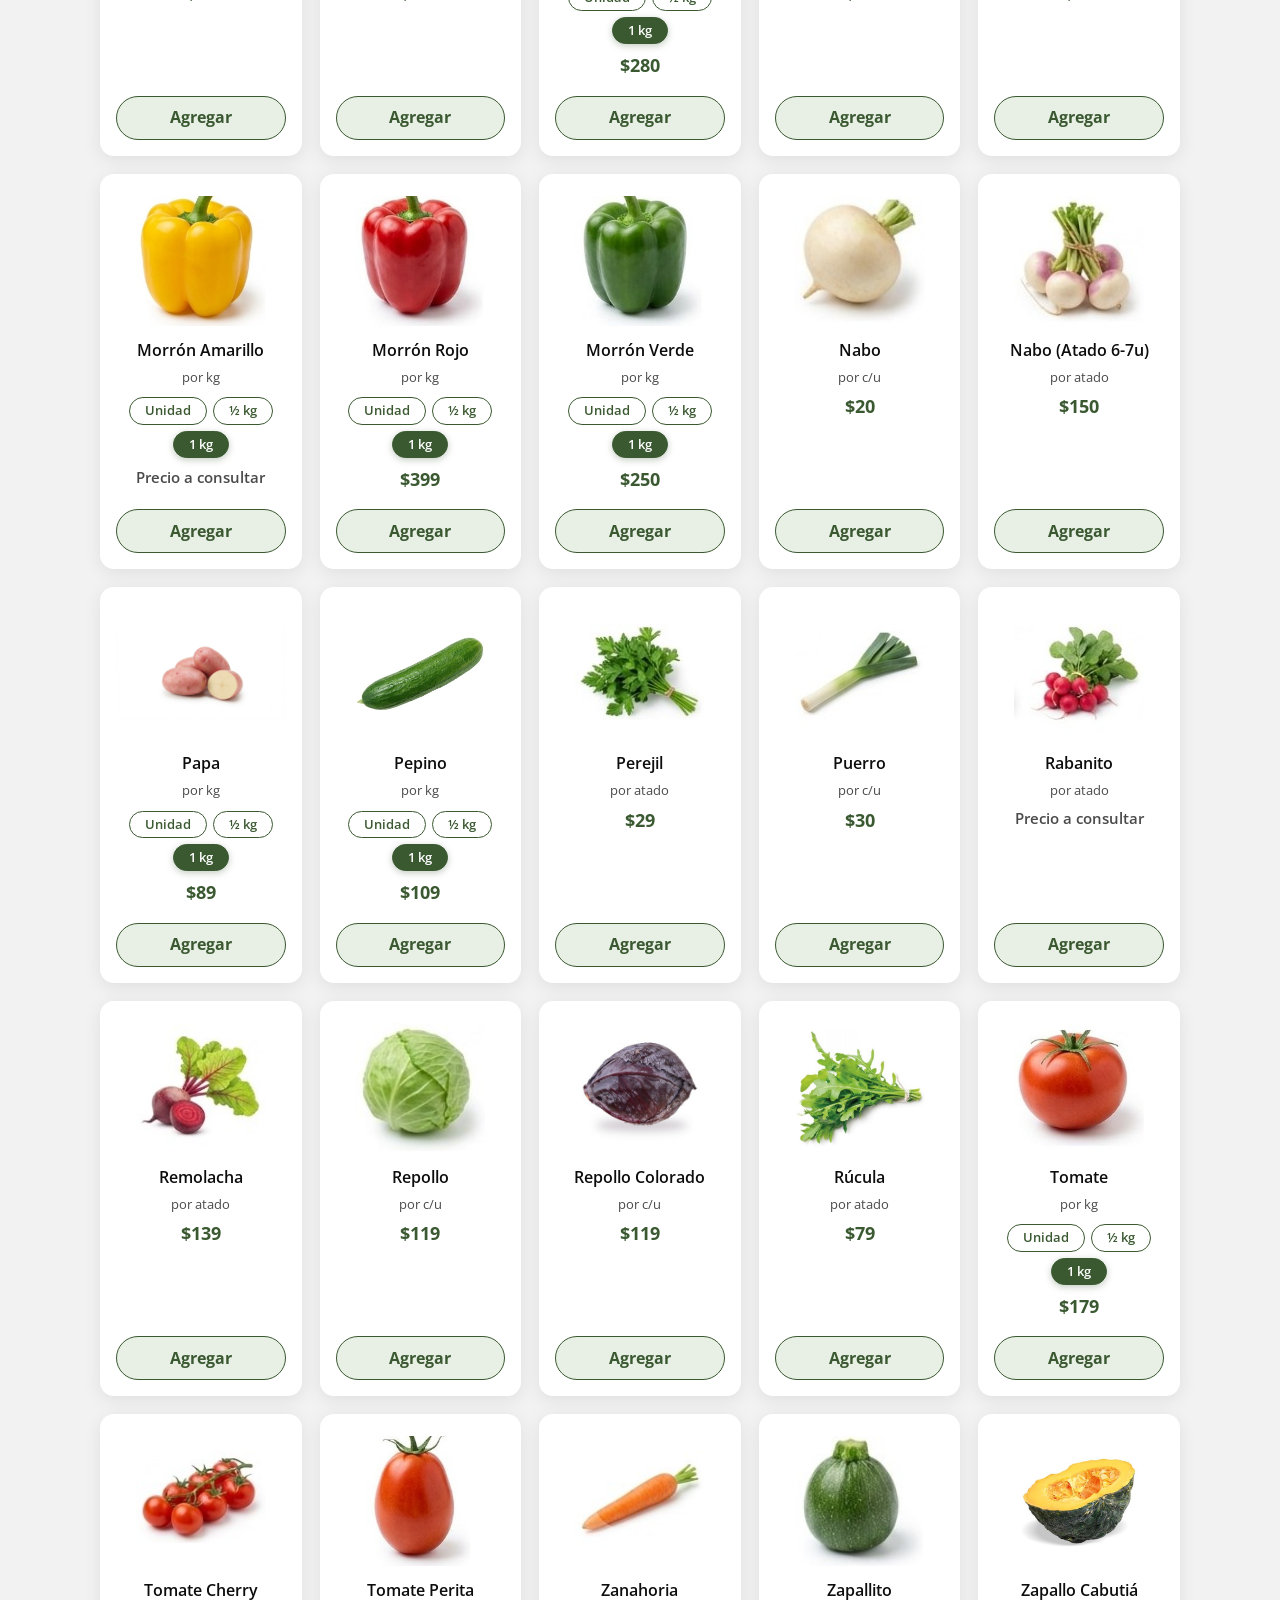
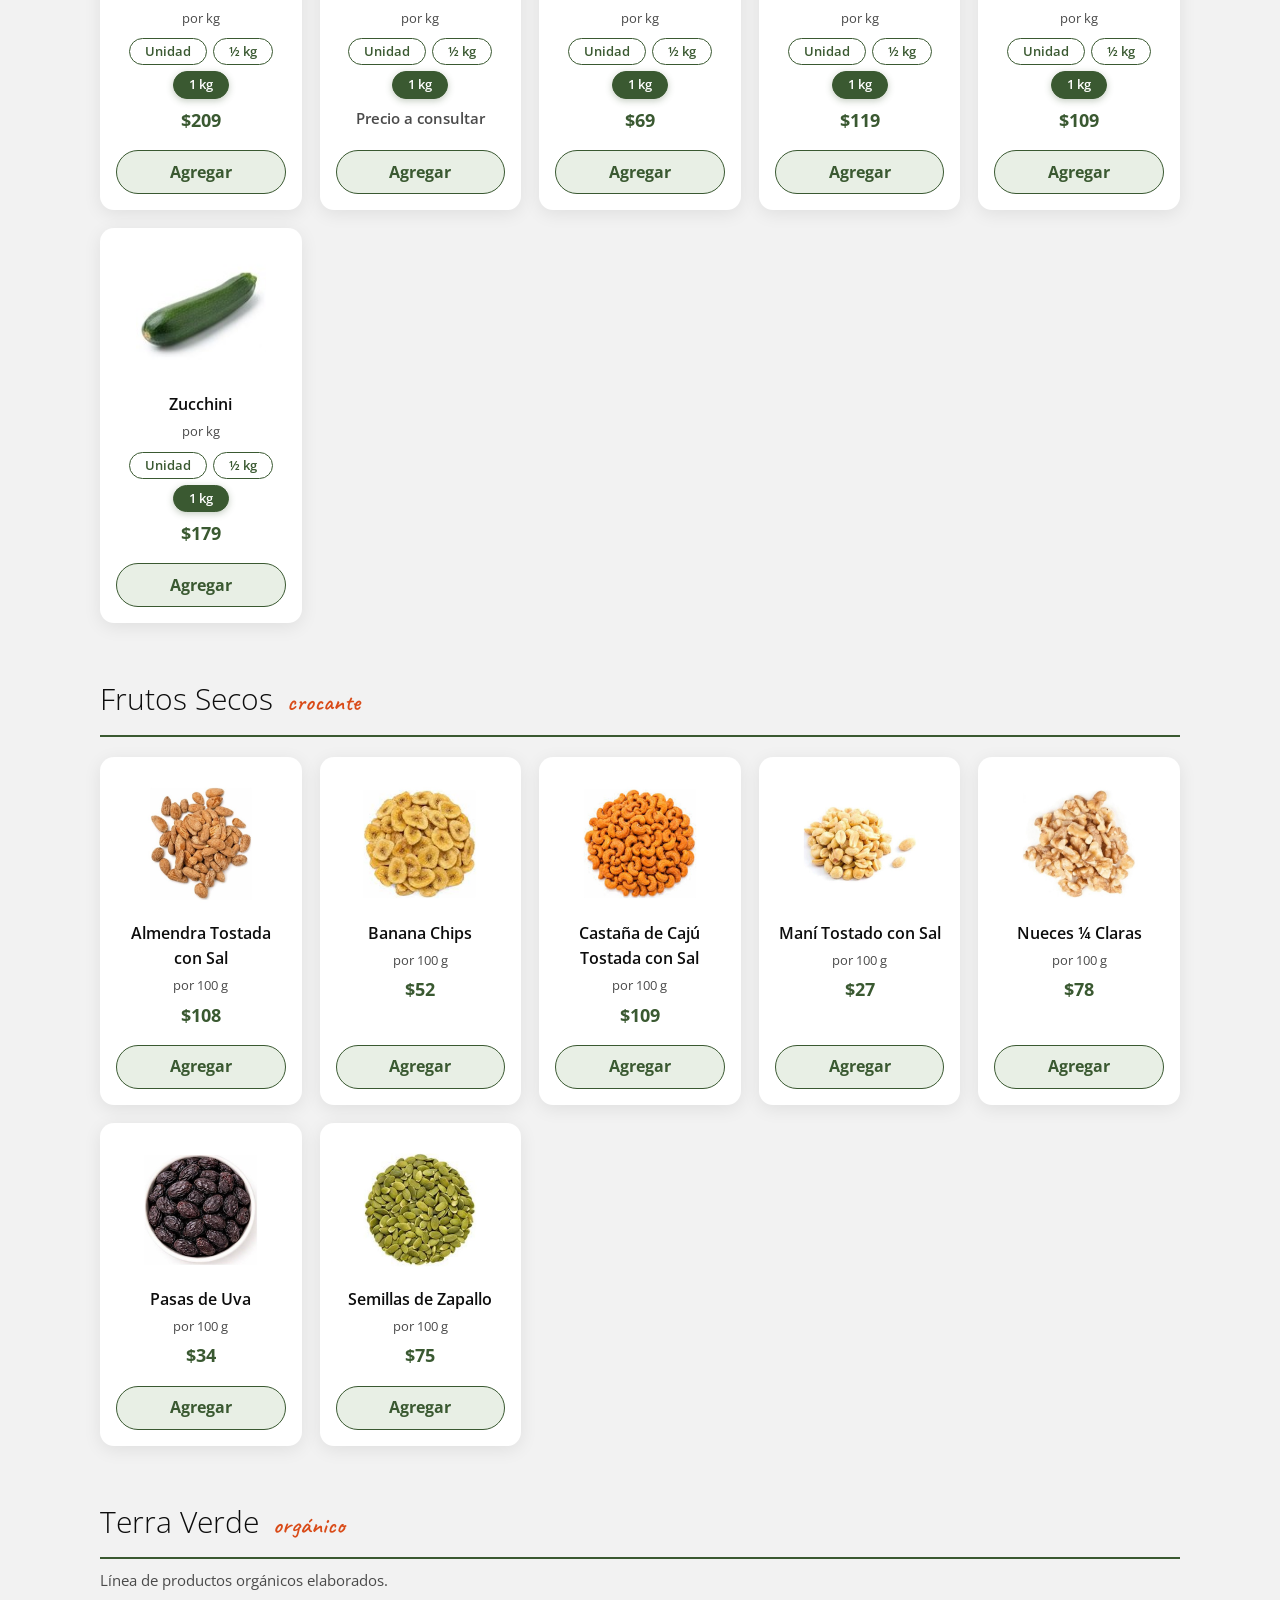
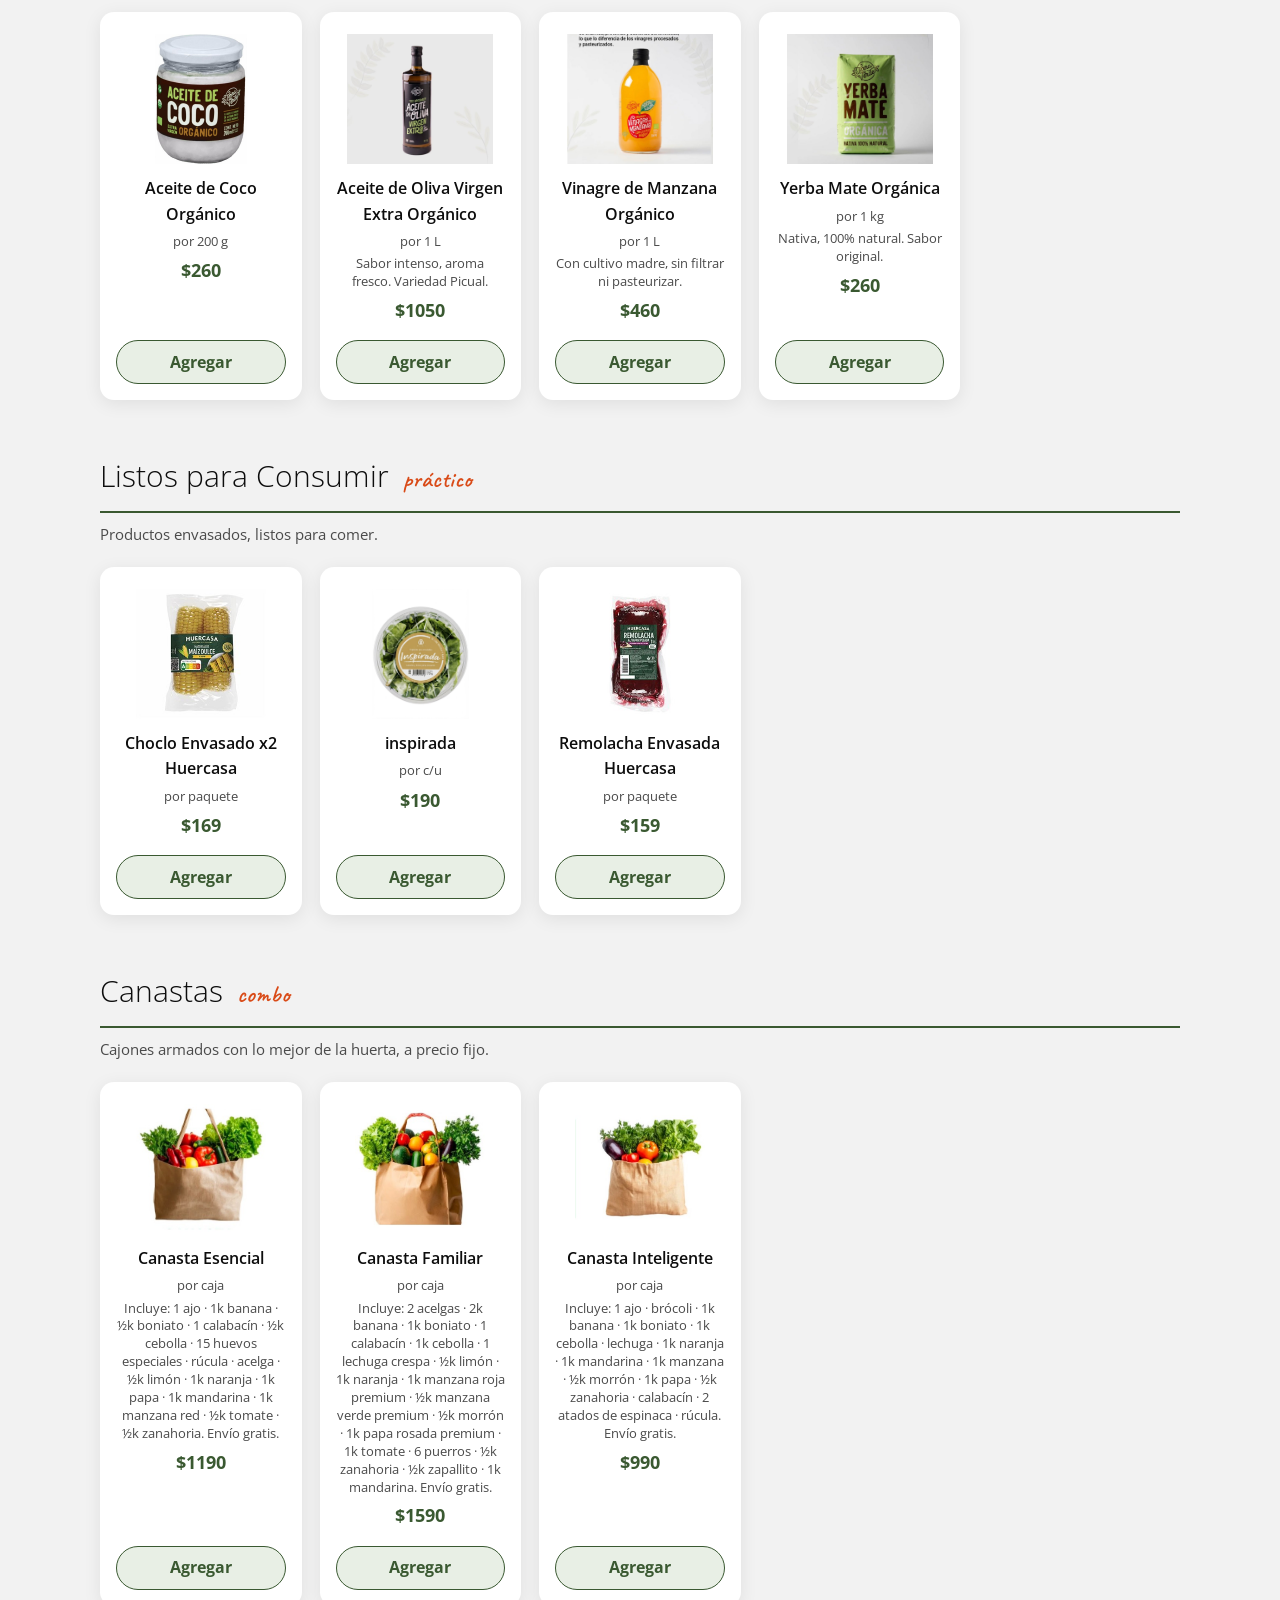
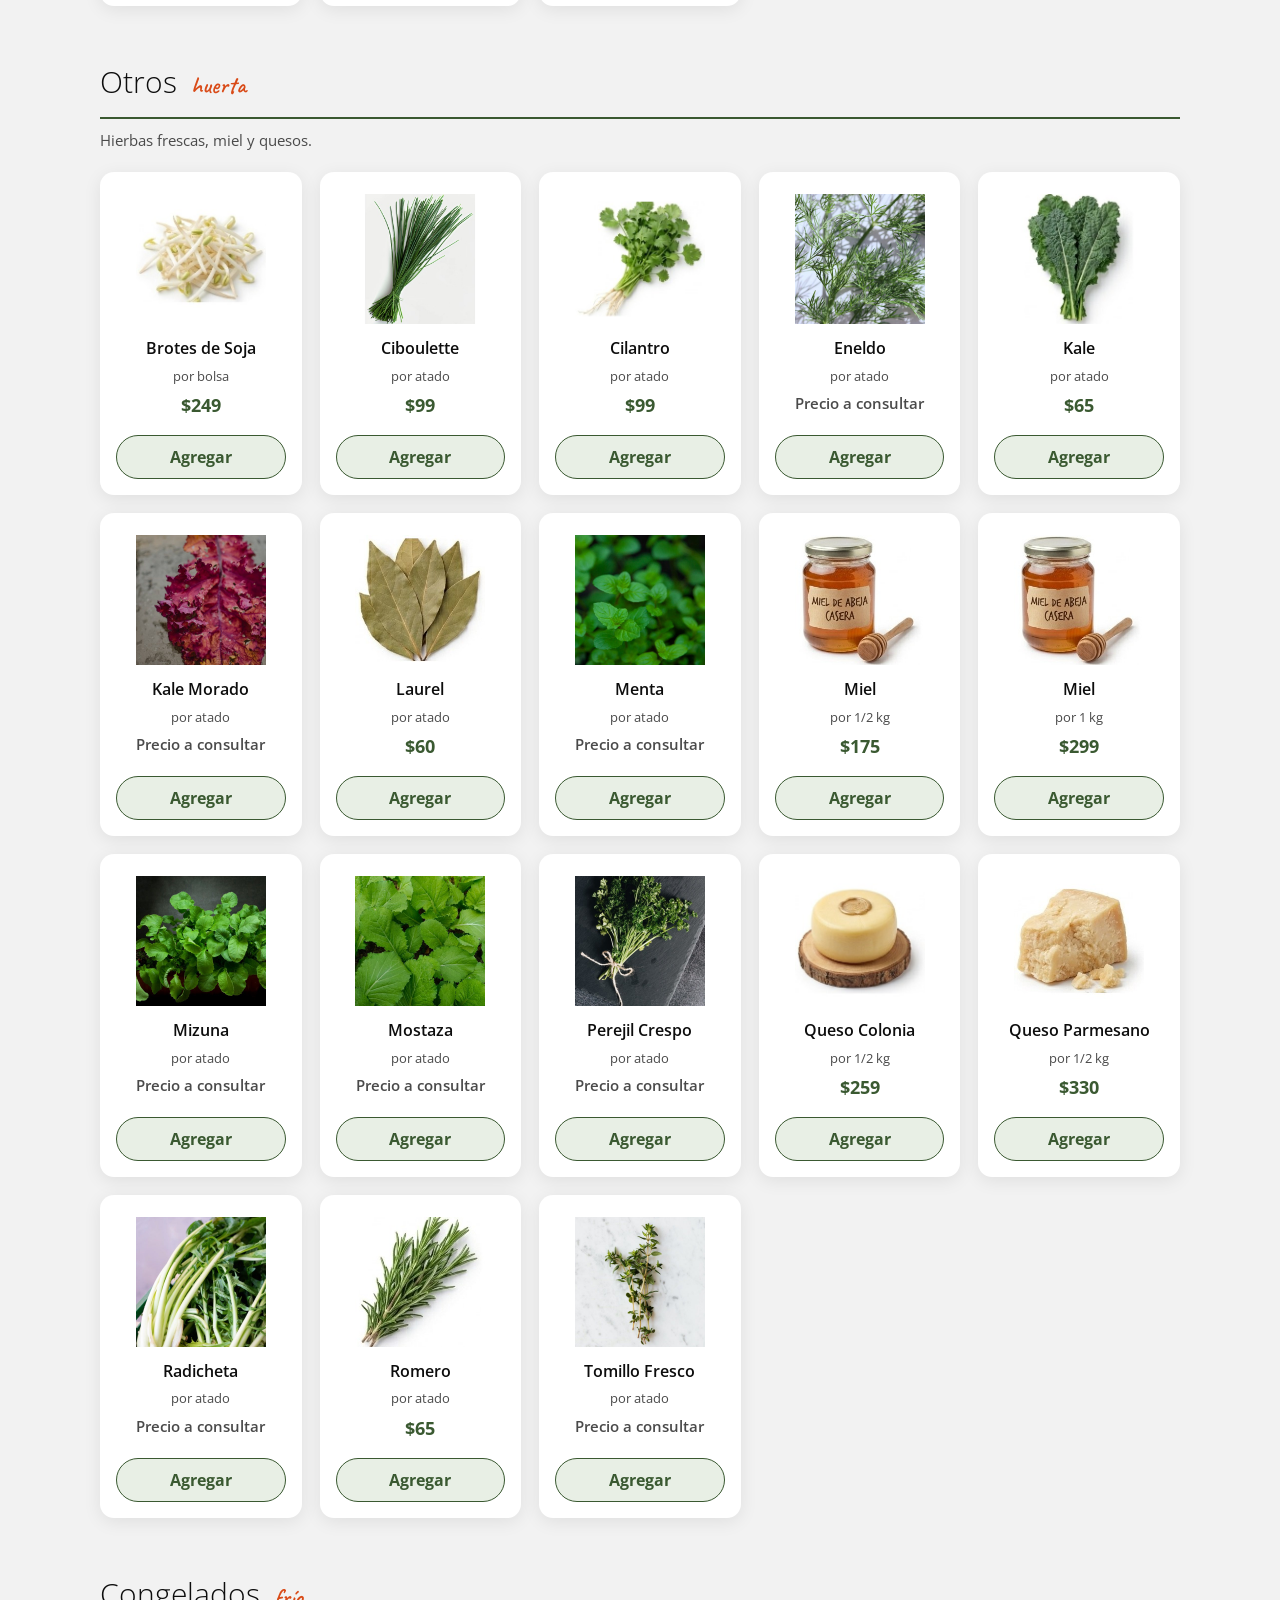
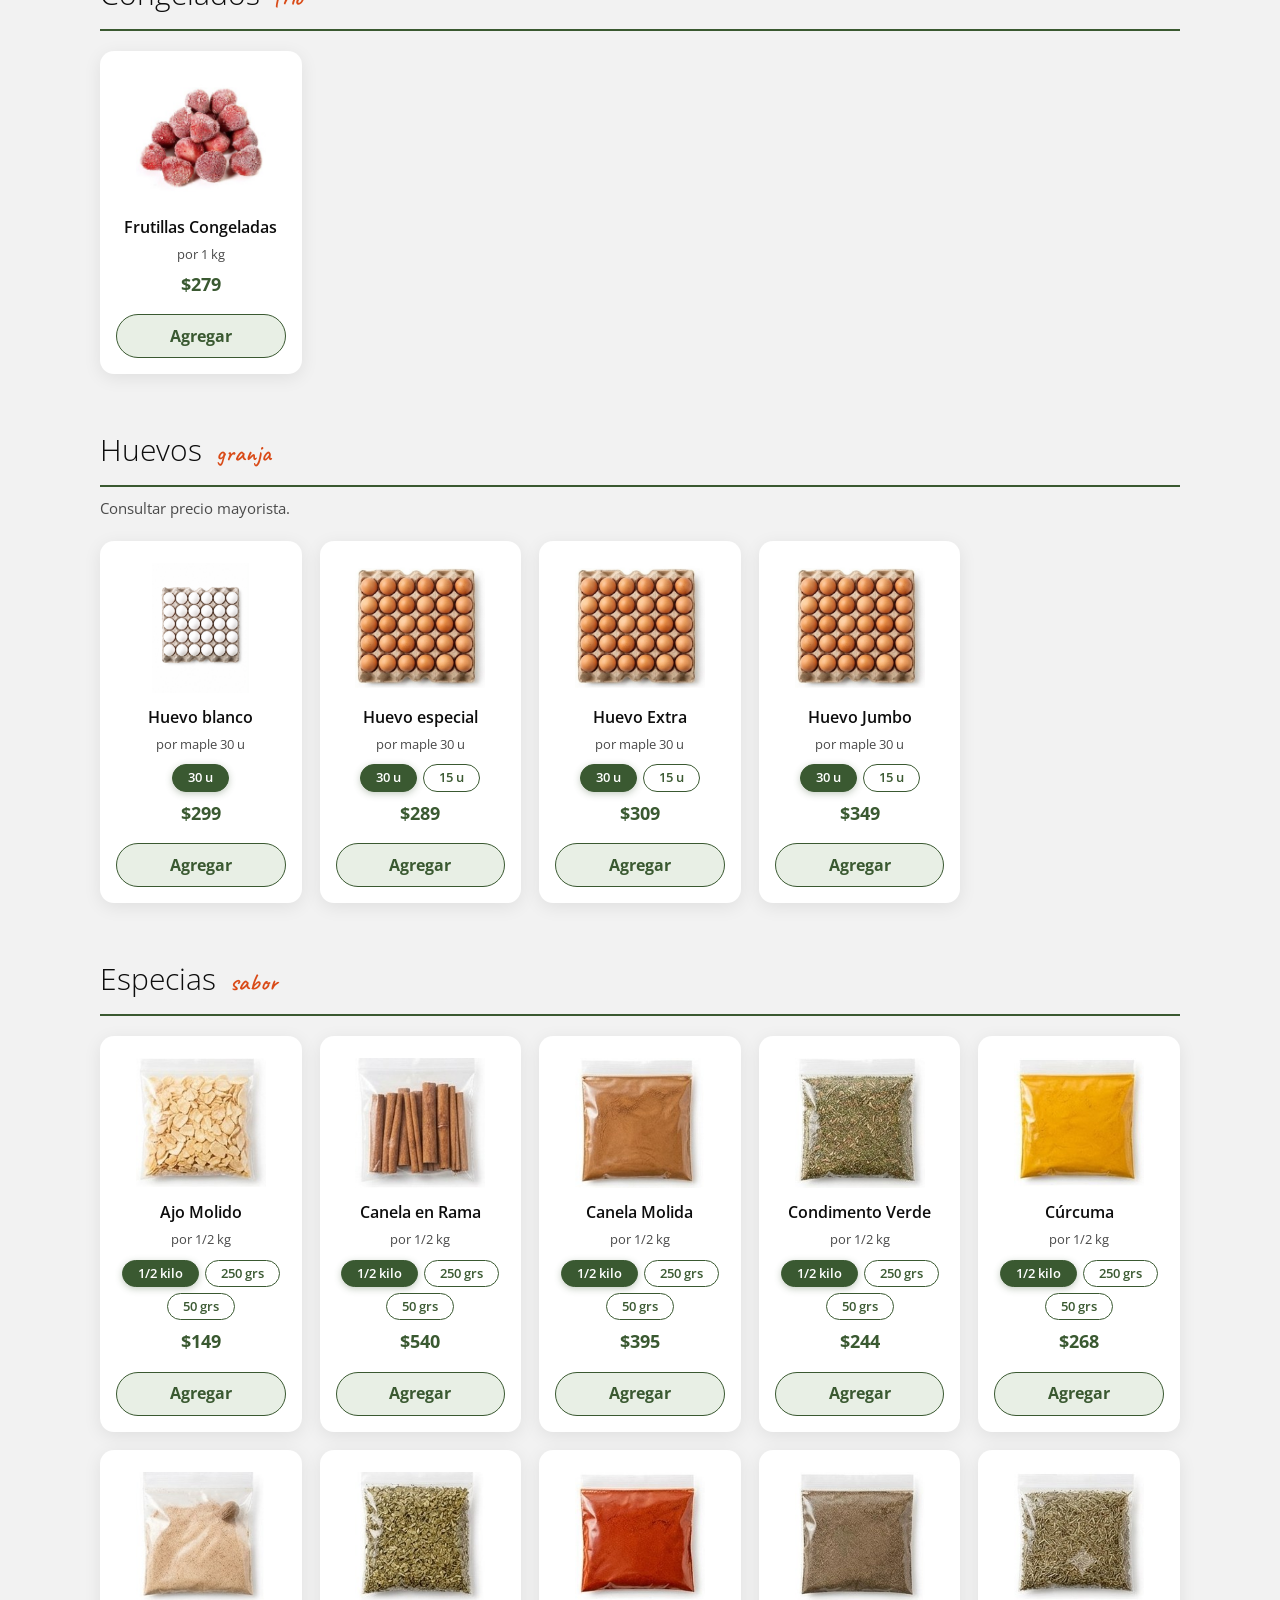
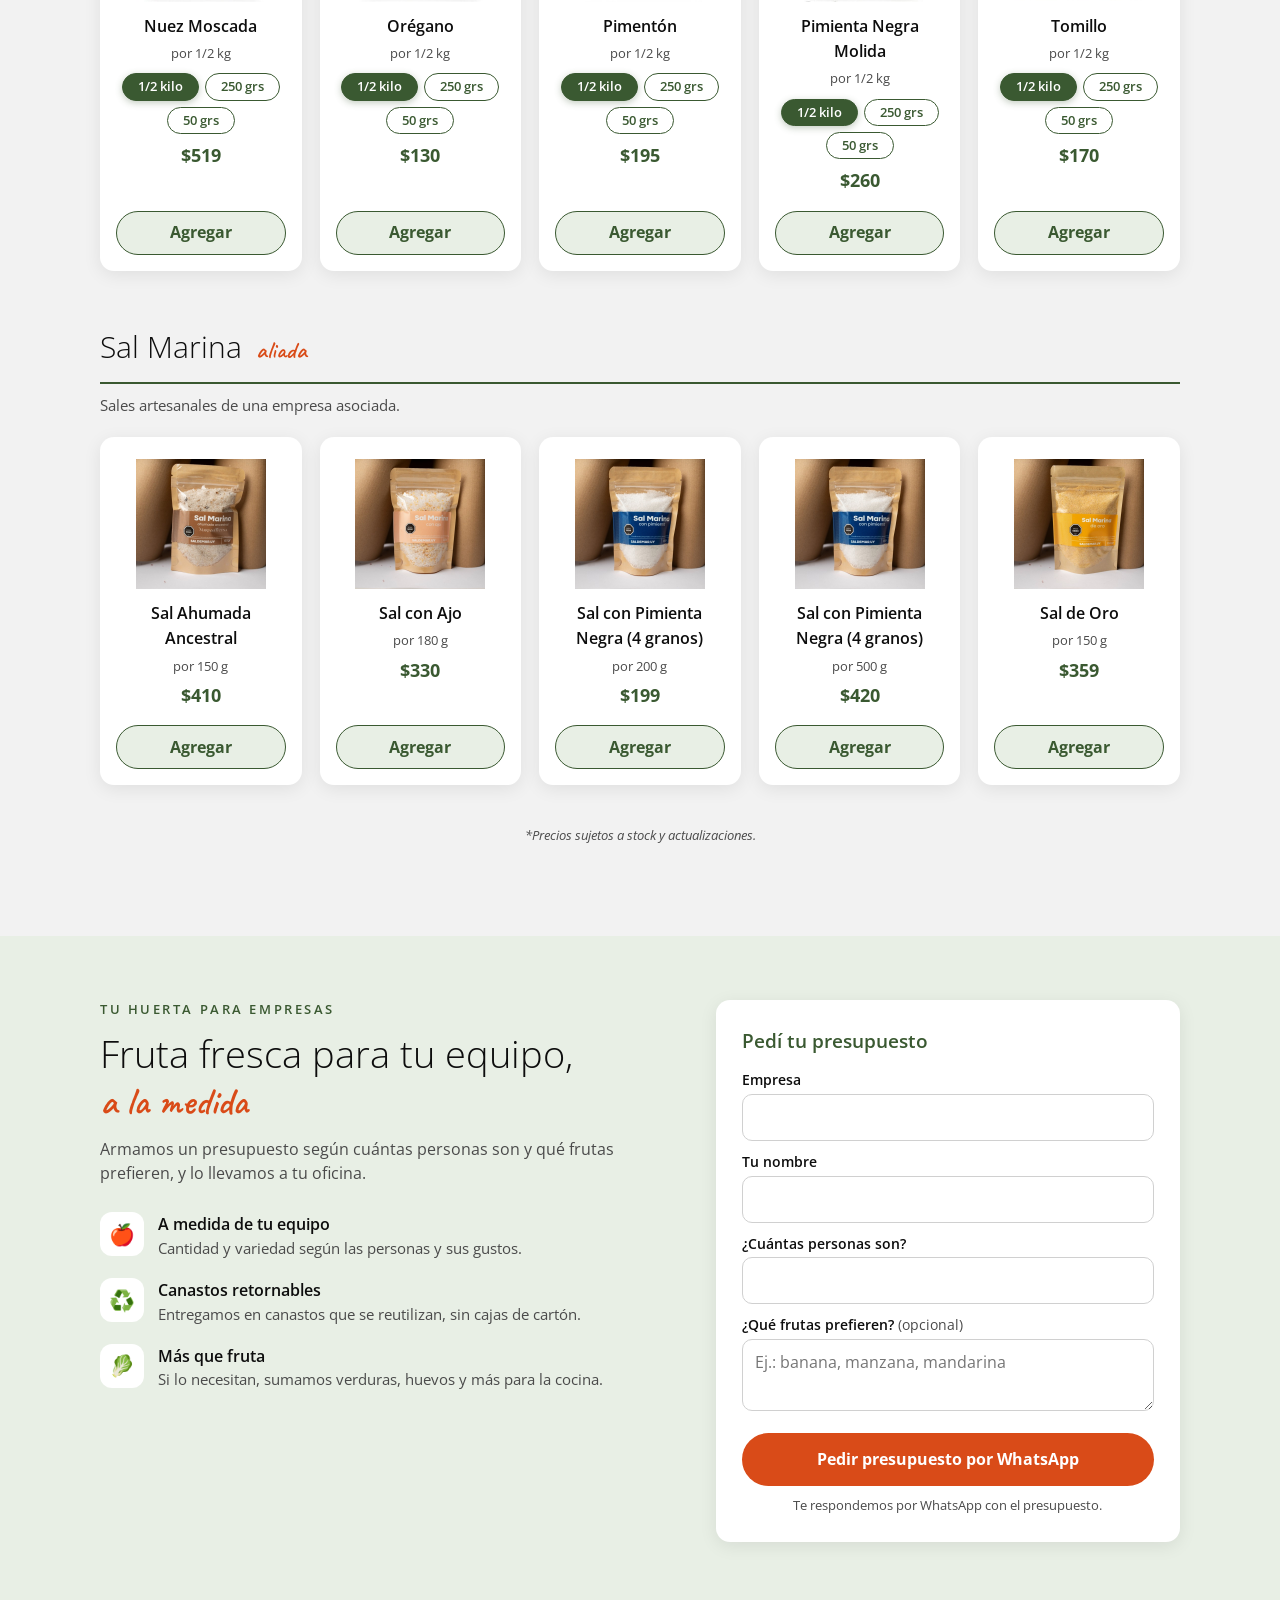
==== commit f7c94261: "Update index.html" ====
--- a/index.html
+++ b/index.html
@@ -292,7 +292,7 @@
   </div>
 </div>
 
-<script src="products-data.js?v=35"></script>
+<script src="products-data.js?v=36"></script>
 <script src="script.js?v=23"></script>
 </body>
 </html>
